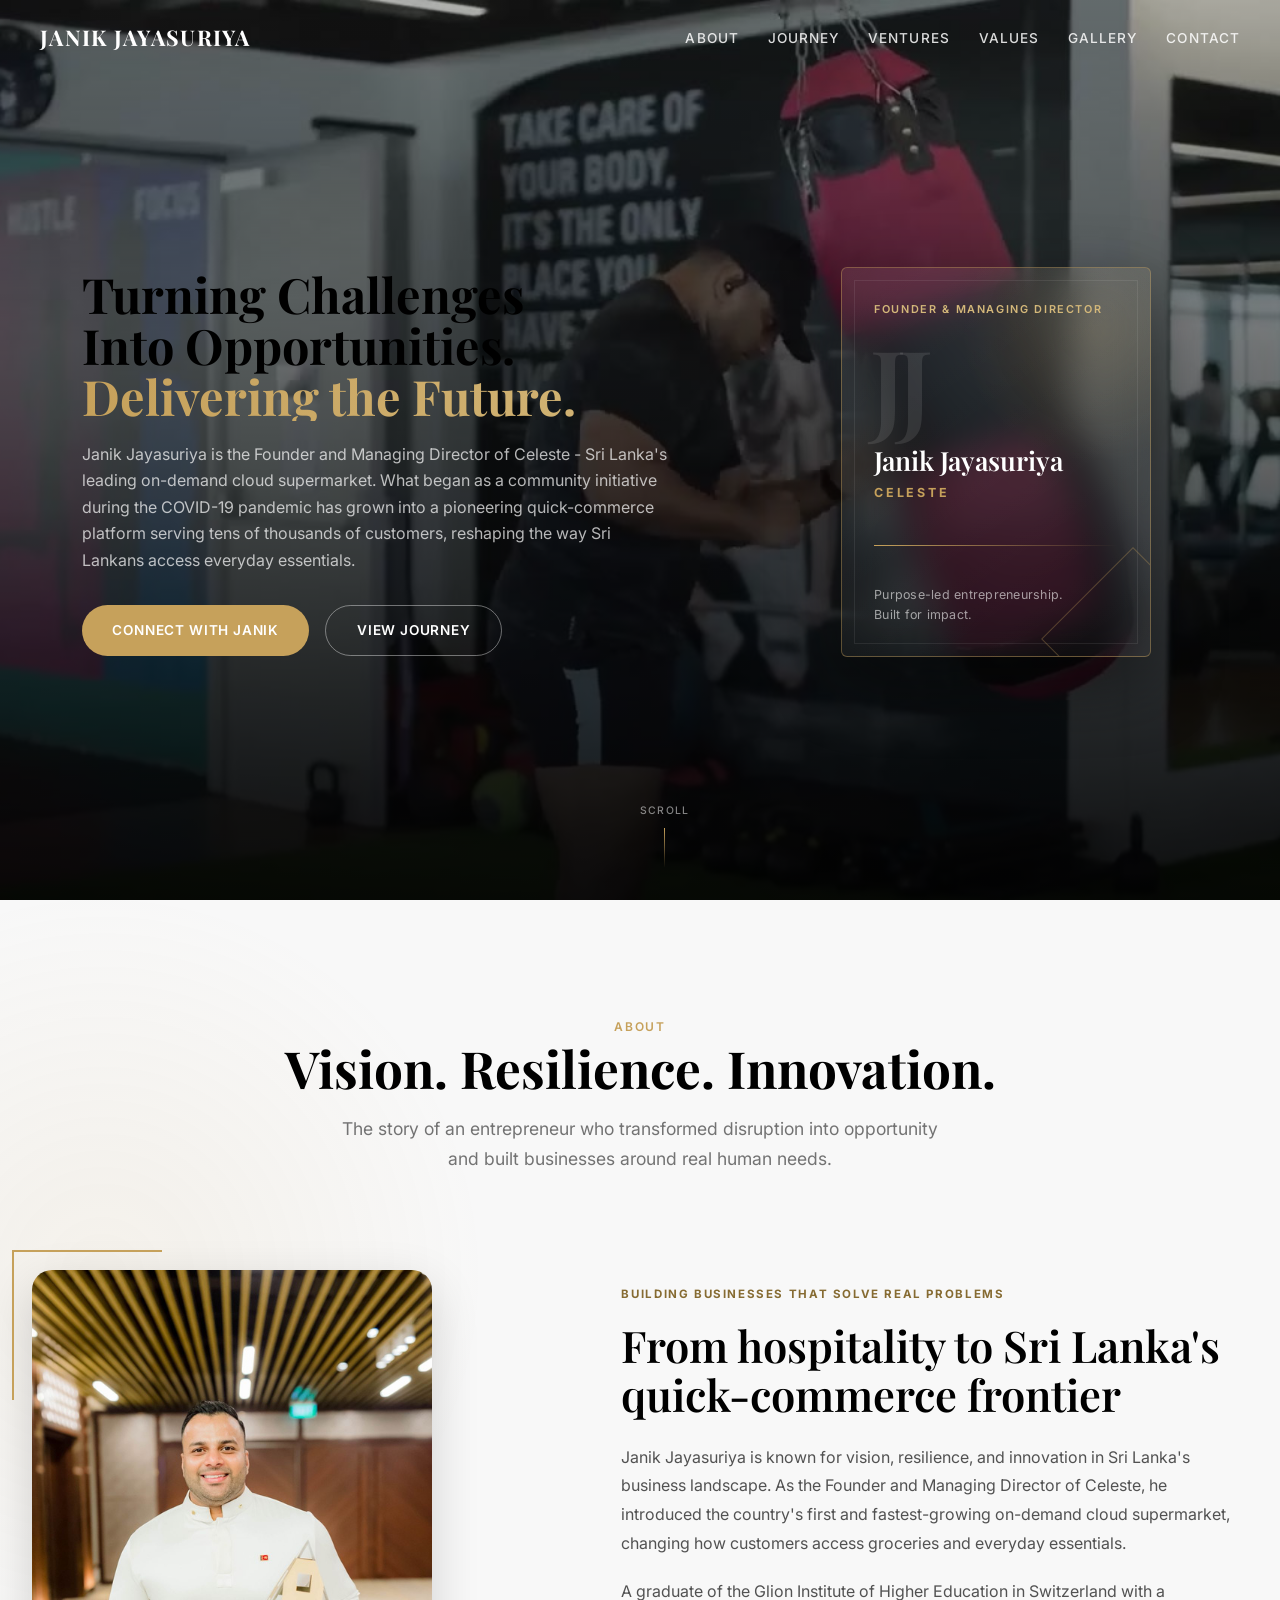
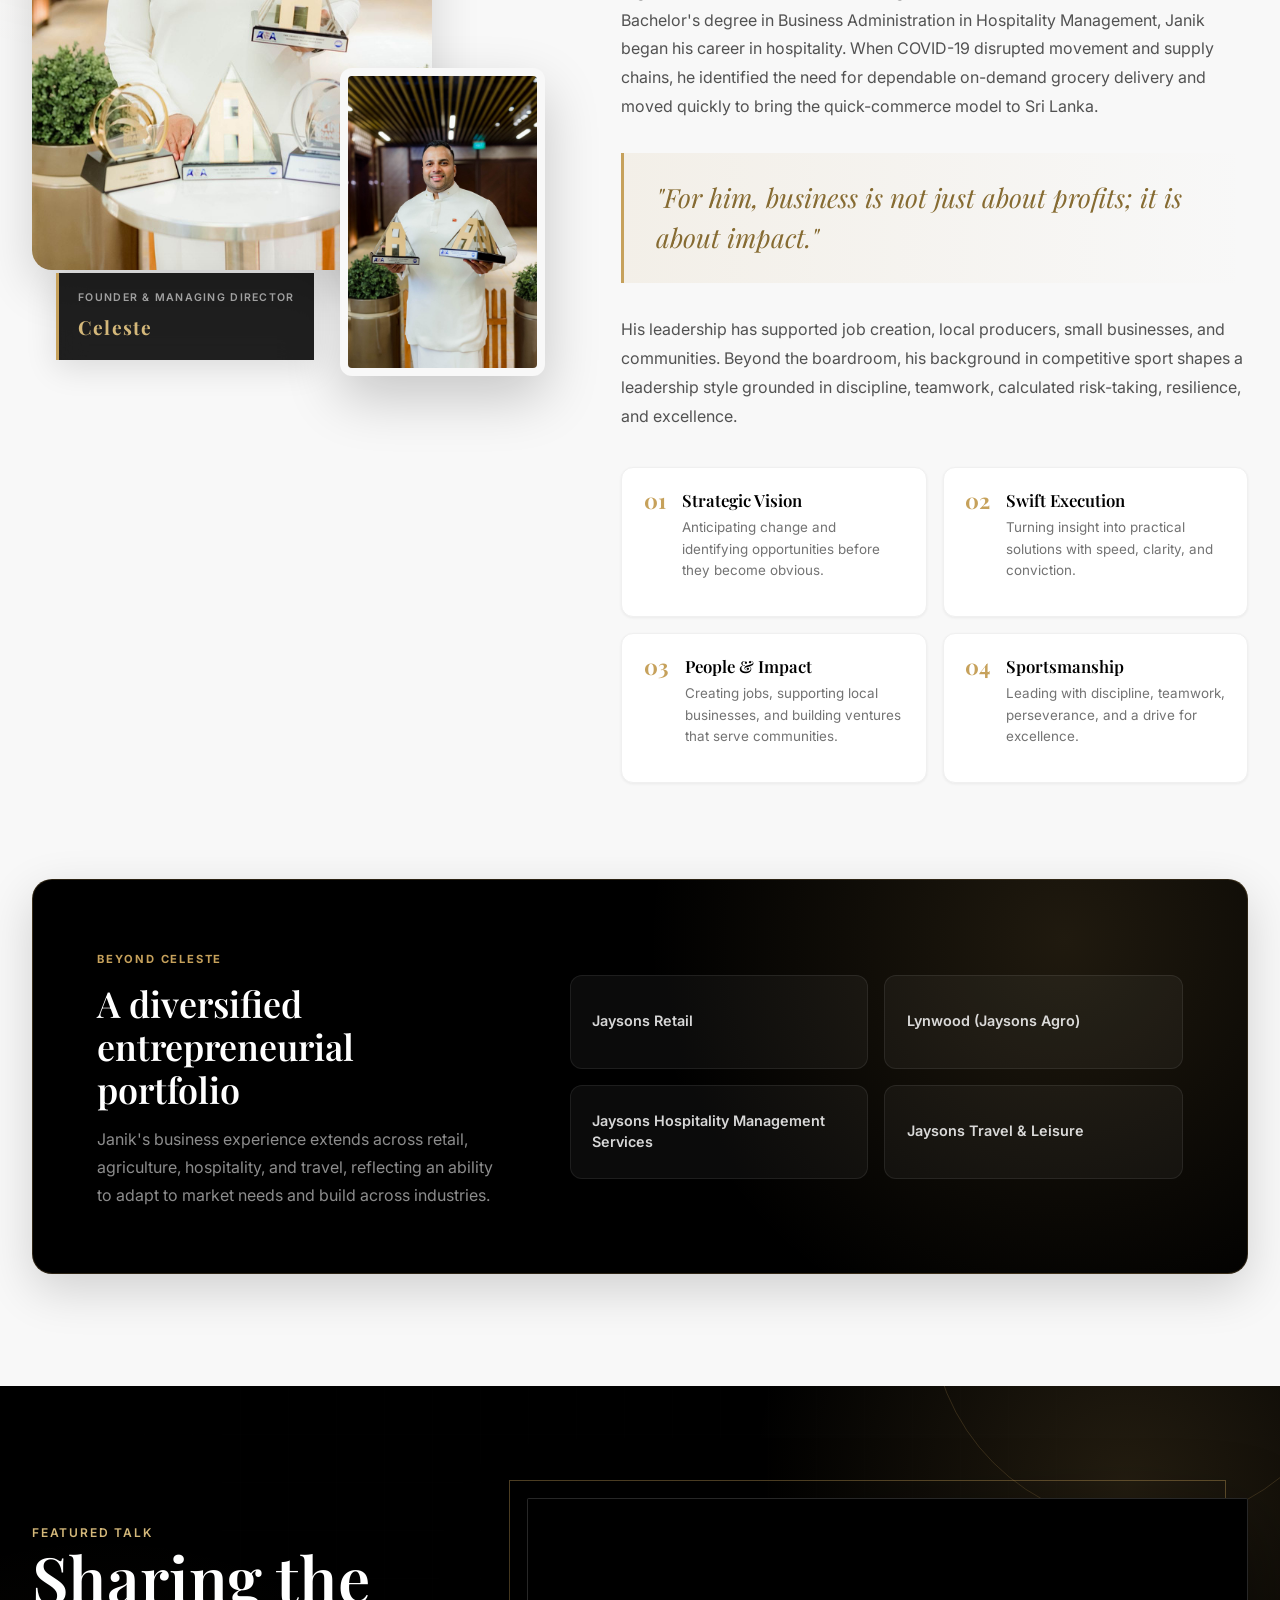
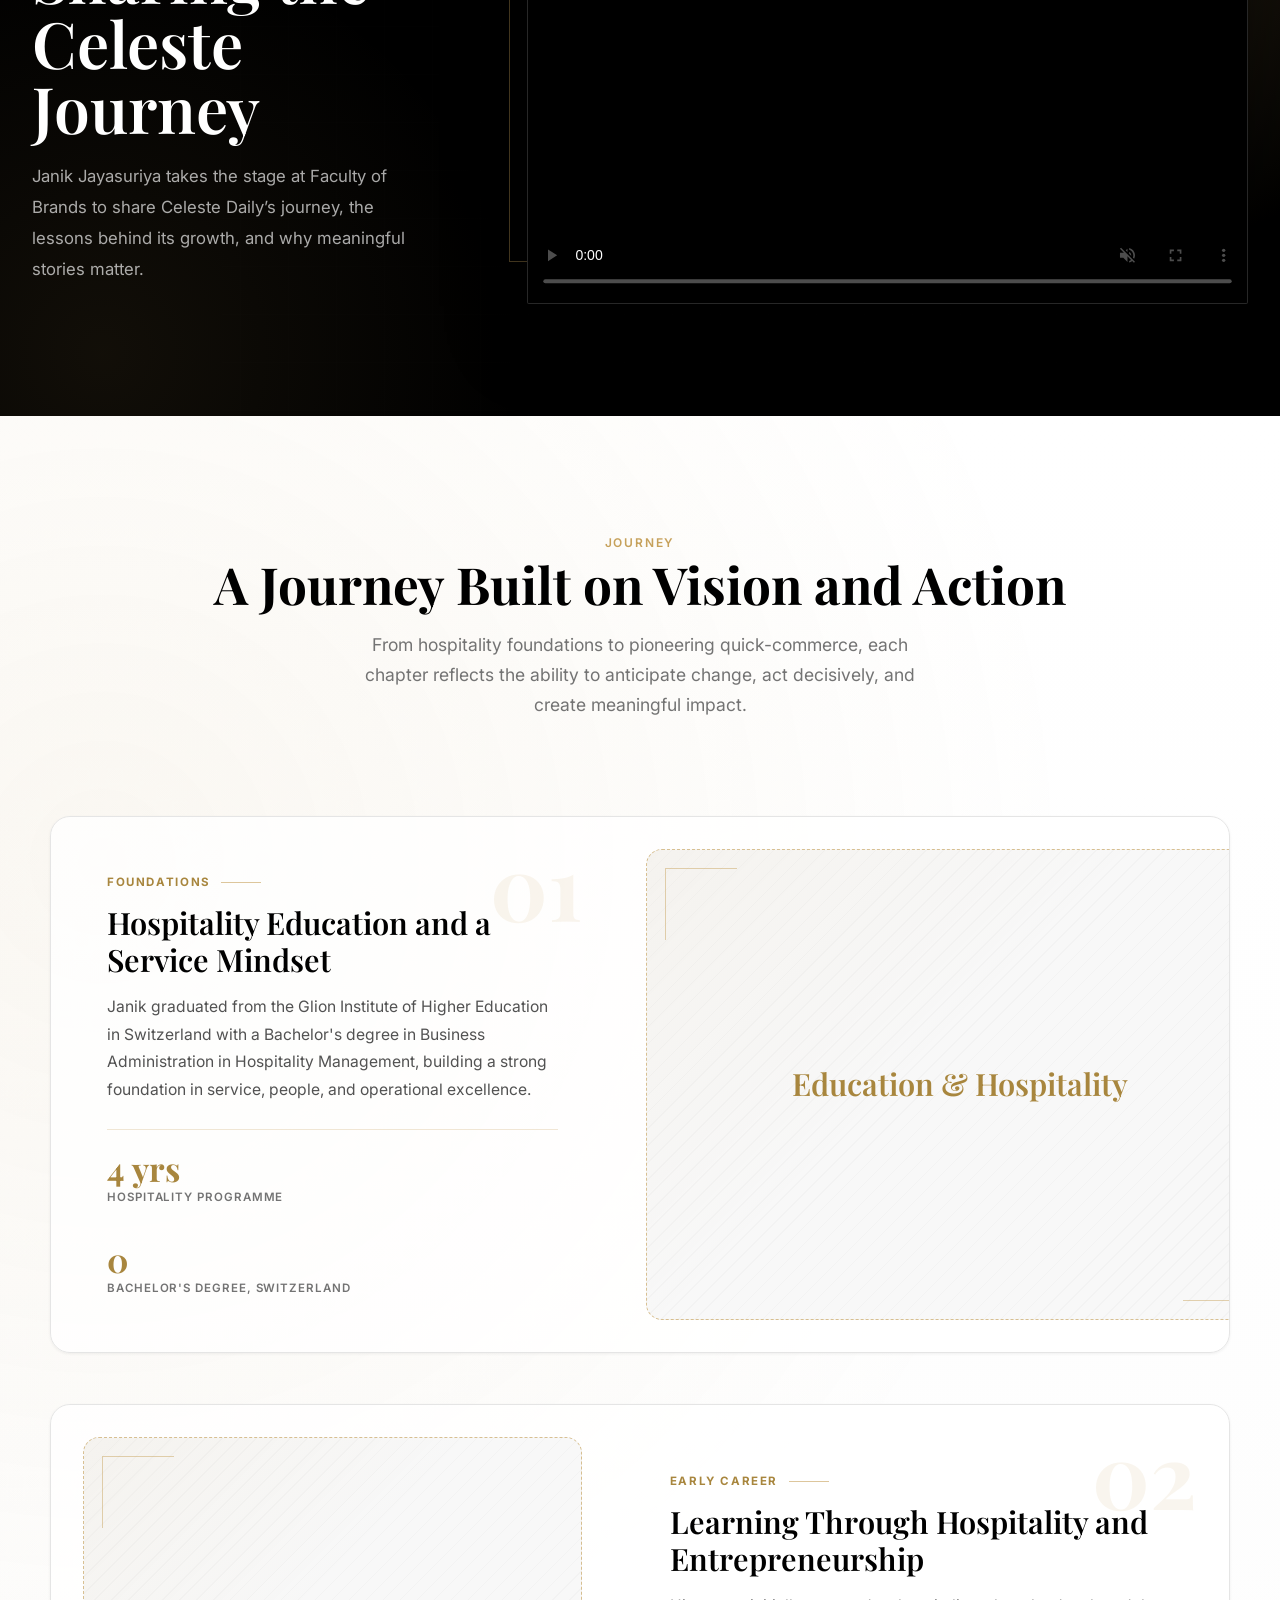
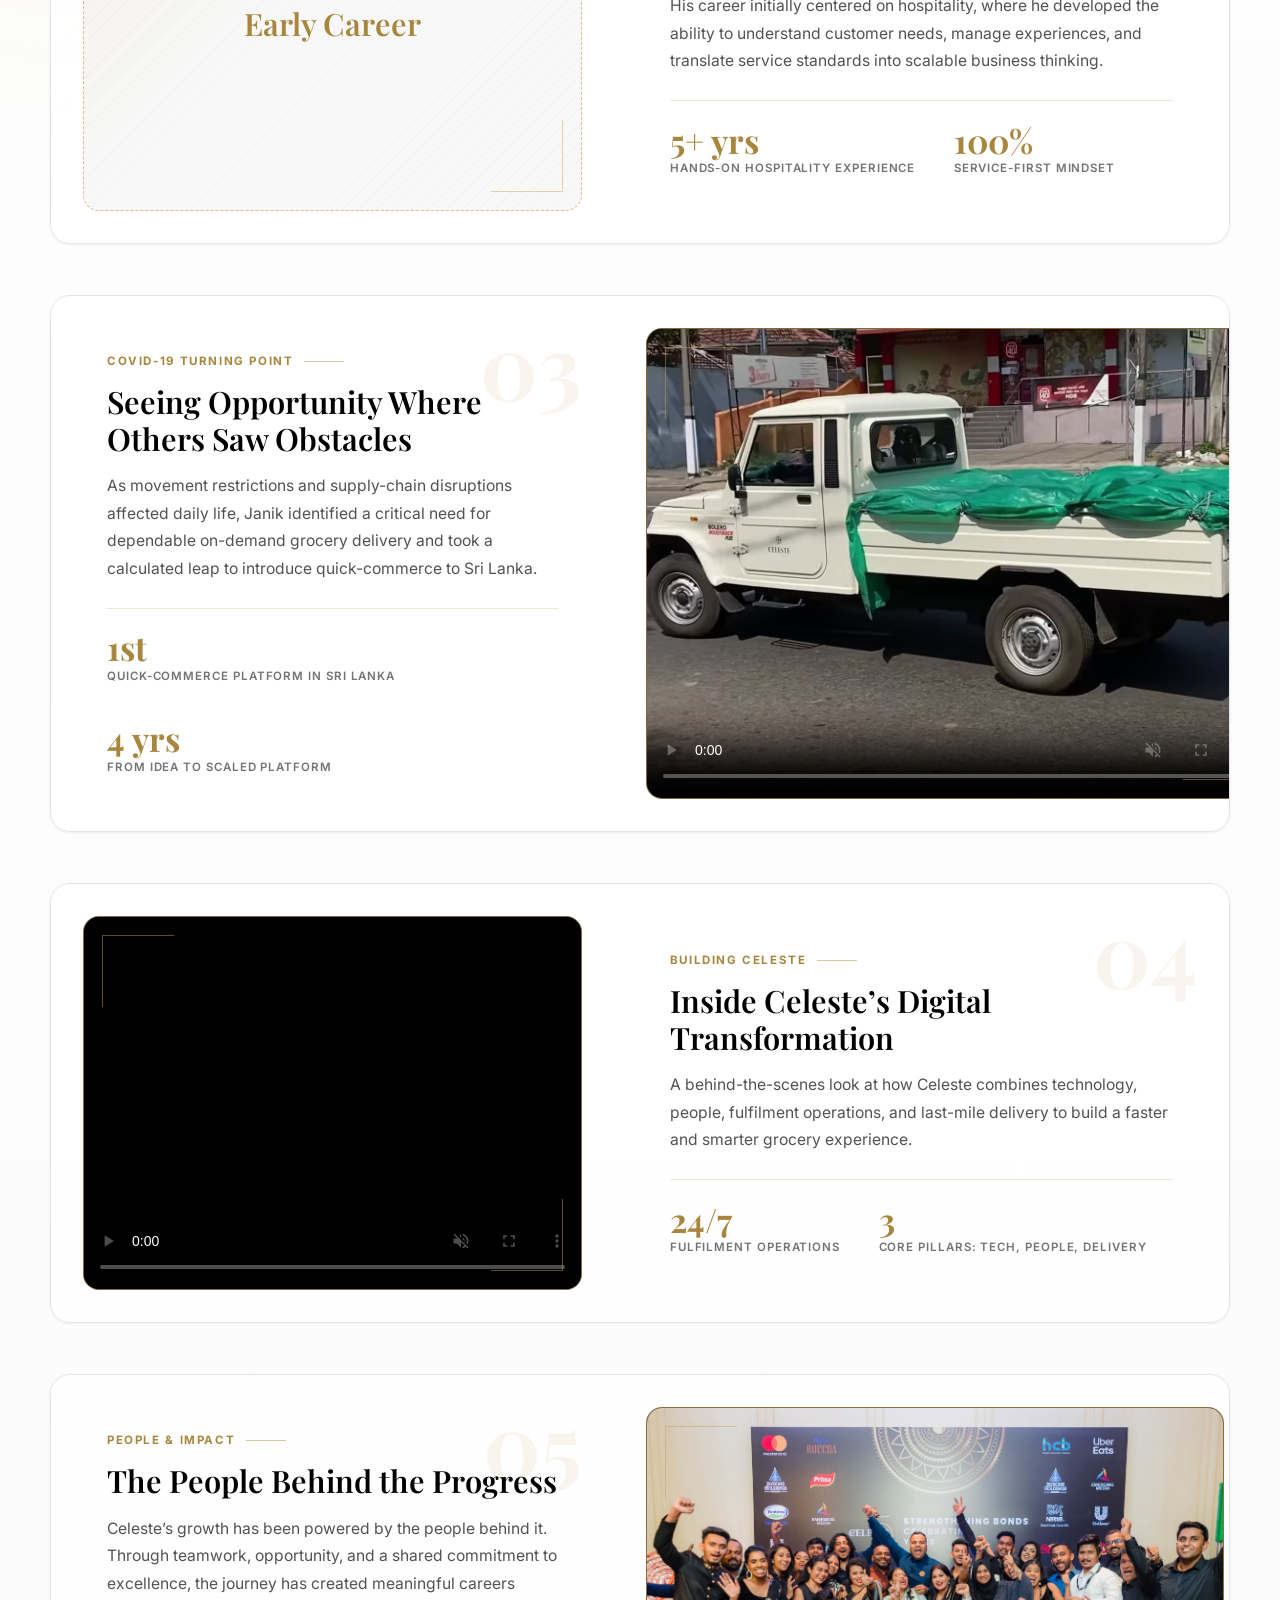
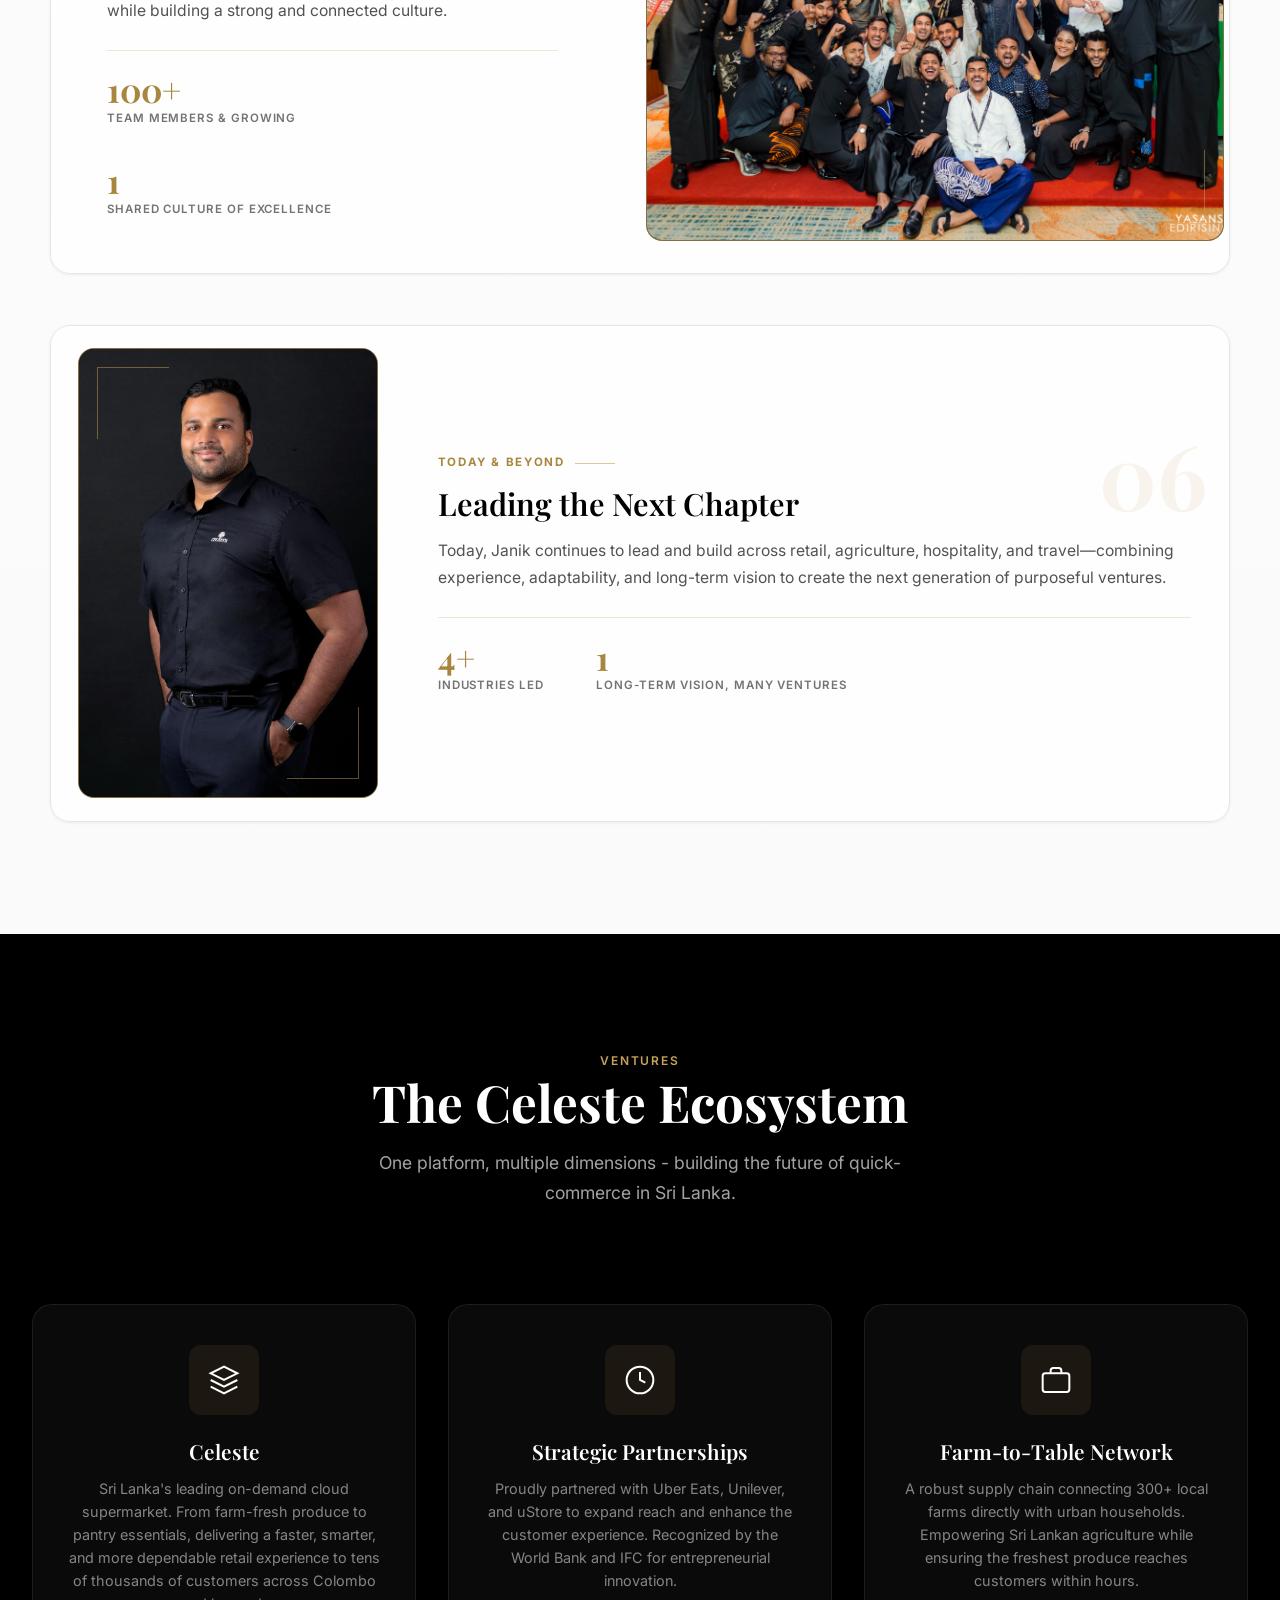
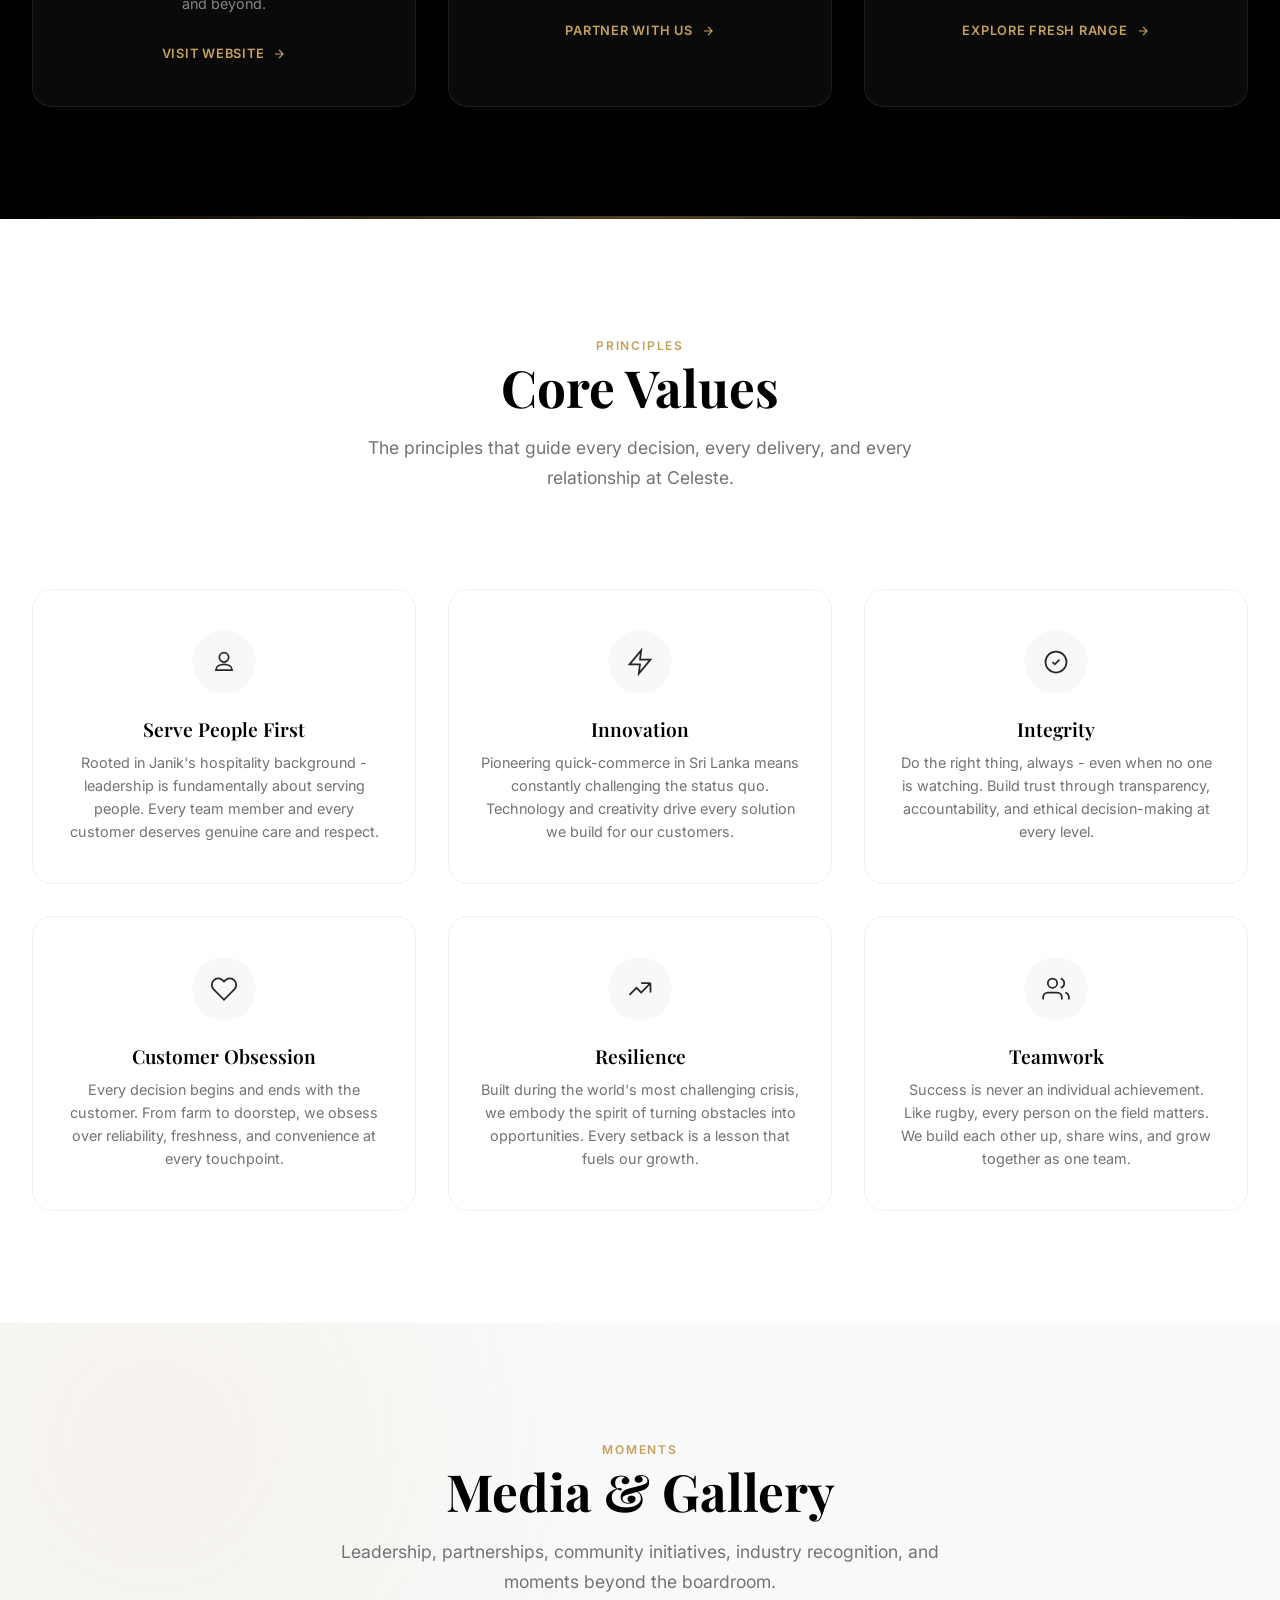
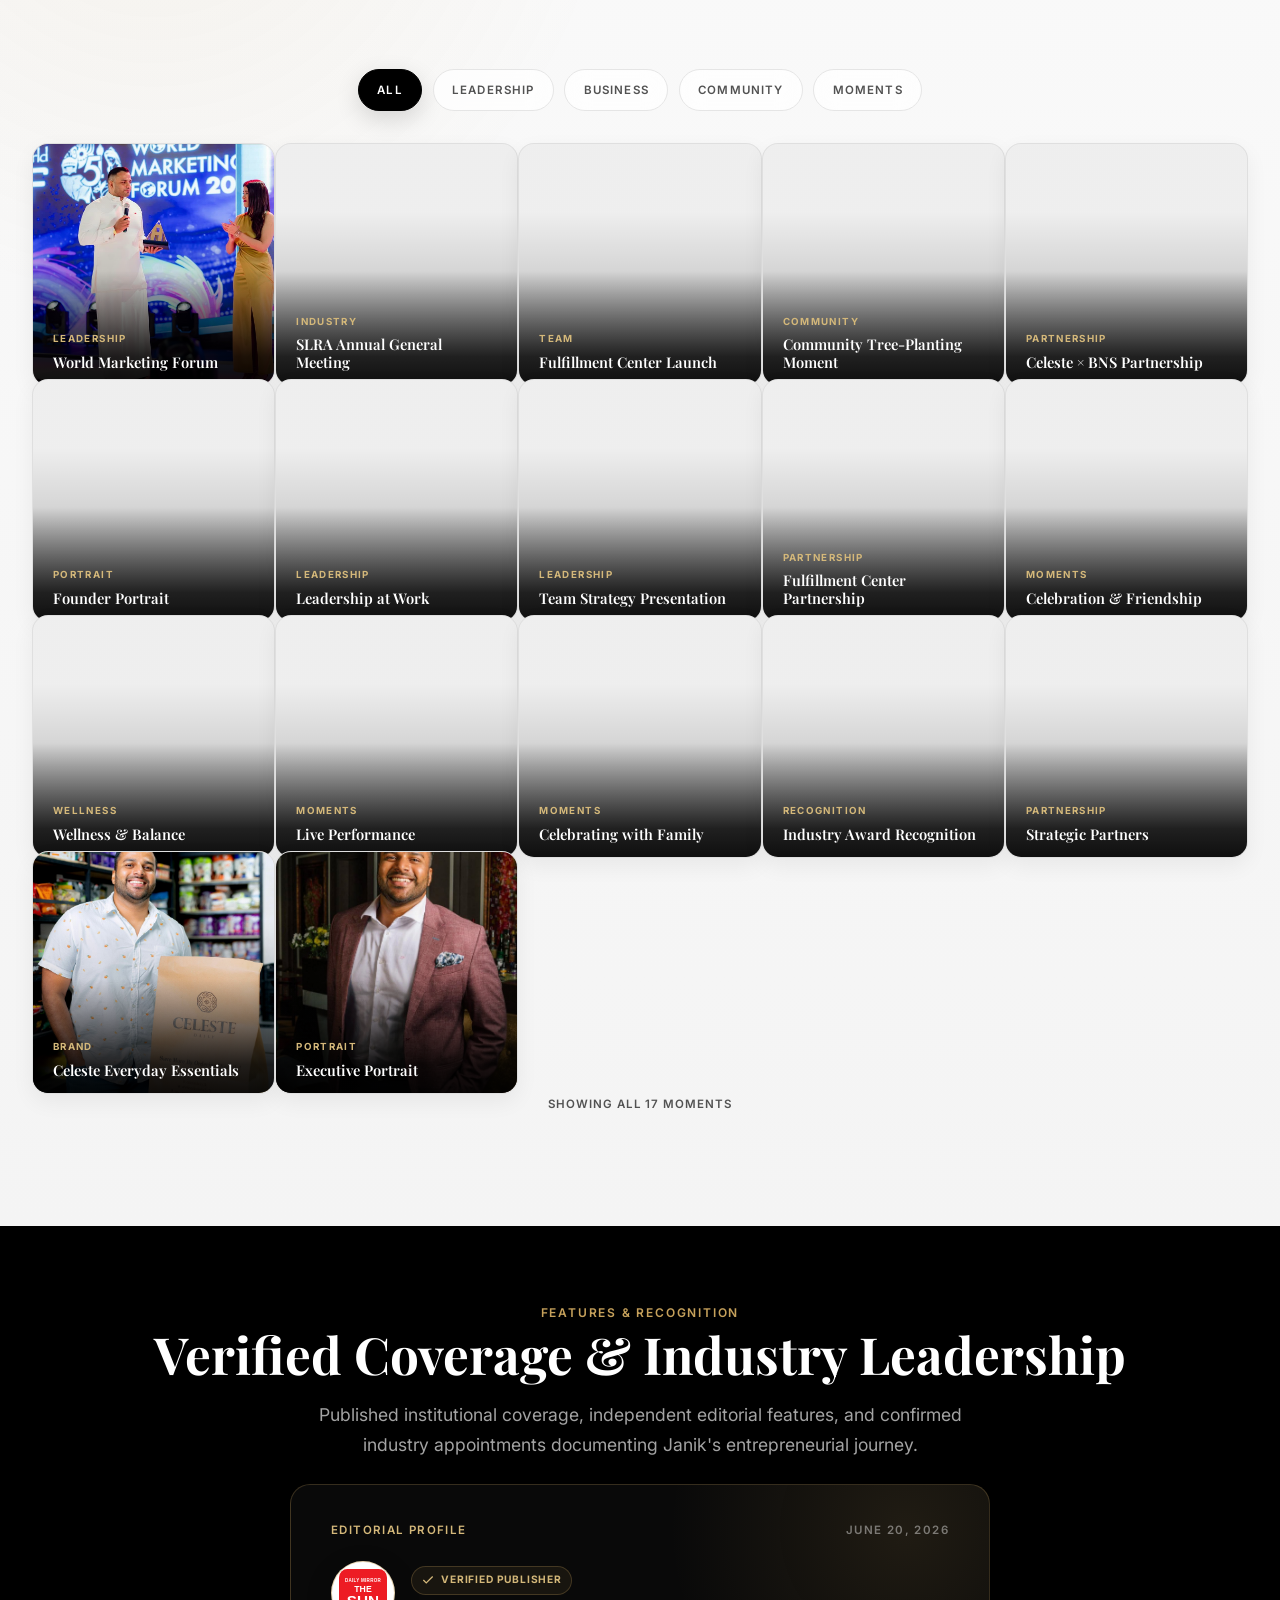
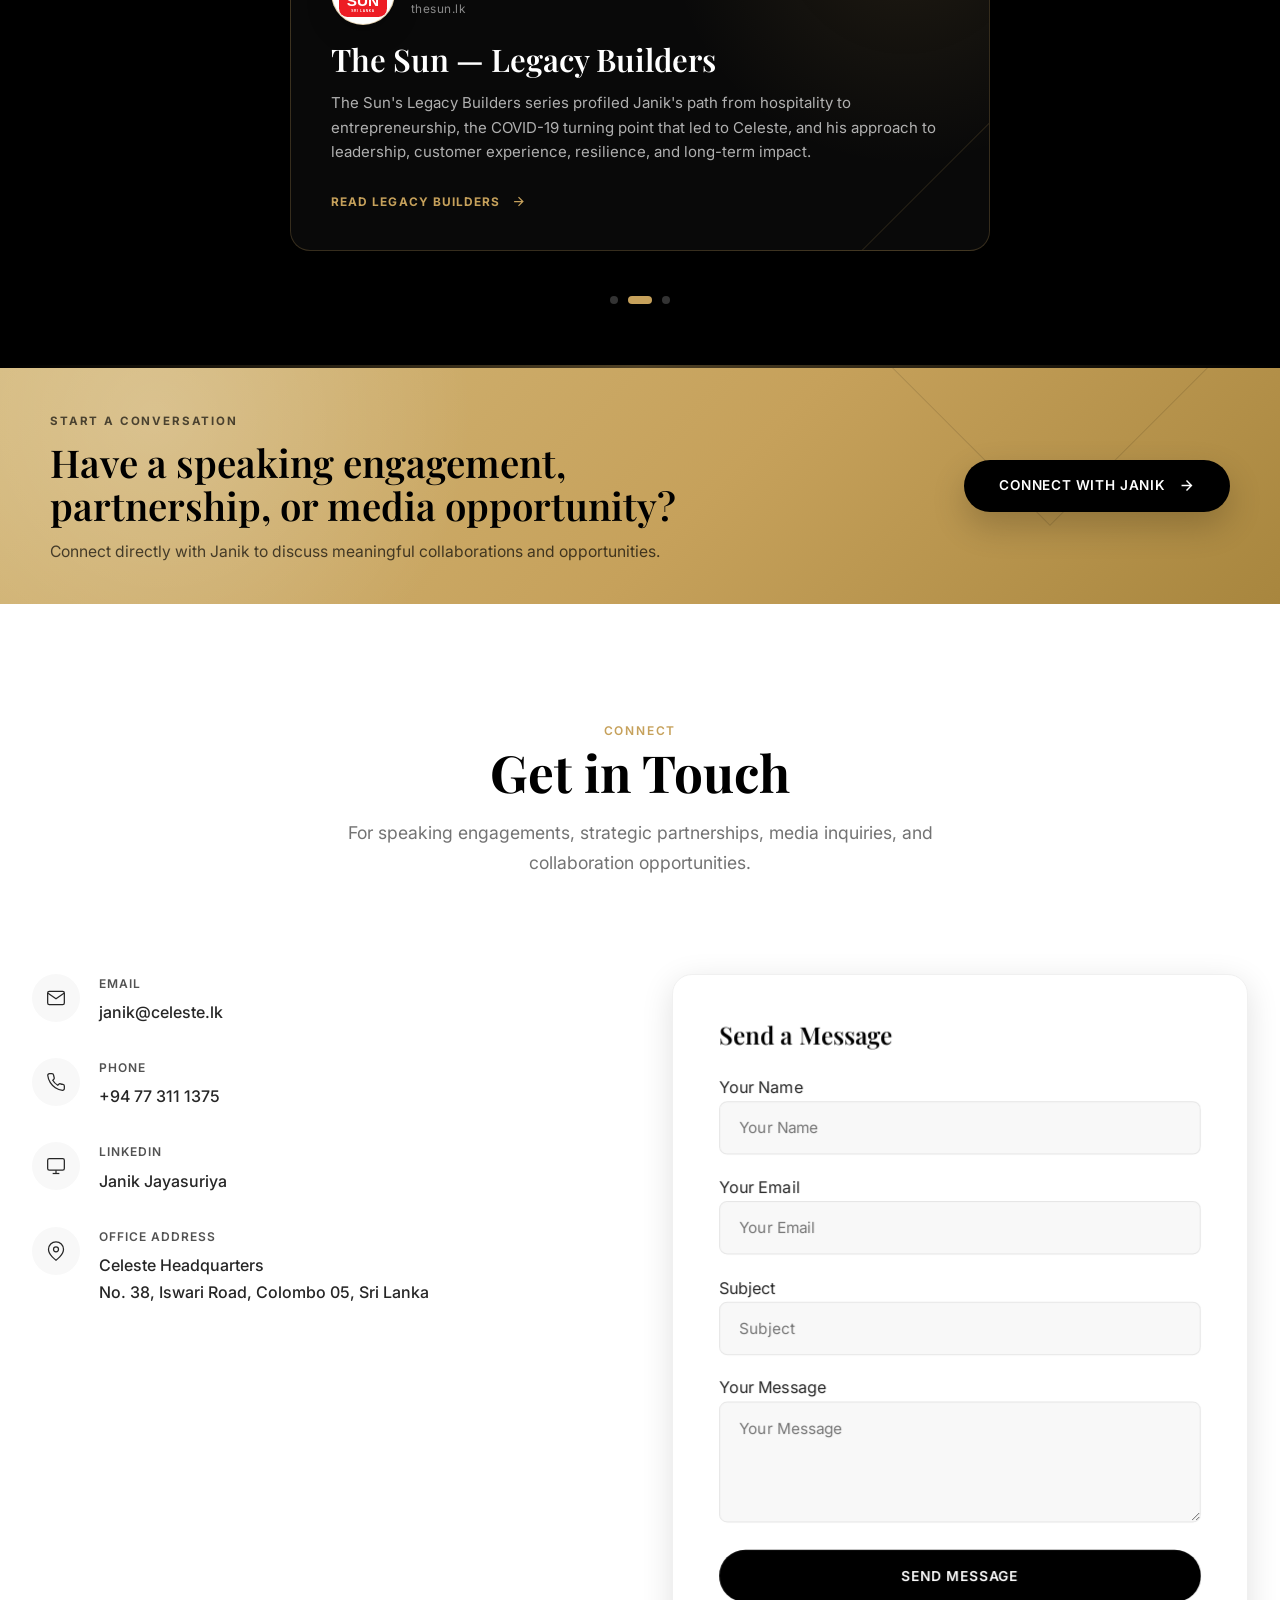
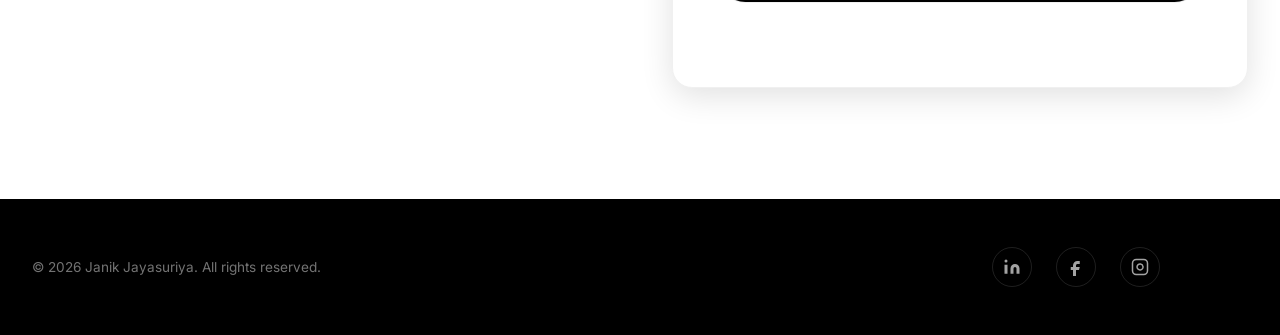
==== index.html @ 79667e7b "Update index.html" ====
<!DOCTYPE html>
<html lang="en">
<head>
  <meta charset="UTF-8">
  <meta name="viewport" content="width=device-width, initial-scale=1.0">
  <meta name="description" content="Janik Jayasuriya - Founder & Managing Director of Celeste. Pioneering quick-commerce in Sri Lanka. Recognized by World Bank & IFC. Award-winning entrepreneur.">
  <meta name="keywords" content="Janik Jayasuriya, Celeste Daily, Quick Commerce Sri Lanka, Founder, Managing Director, Entrepreneur, Online Supermarket Colombo">
  <meta name="author" content="Janik Jayasuriya">

  <link rel="canonical" href="https://www.janikjayasuriya.lk/">
  <meta property="og:title" content="Janik Jayasuriya - Founder & Managing Director, Celeste">
  <meta property="og:description" content="Pioneering quick-commerce in Sri Lanka. Turning challenges into opportunities. Recognized by World Bank & IFC.">
  <meta property="og:type" content="website">
  <meta property="og:url" content="https://www.janikjayasuriya.lk/">
  <meta property="og:image" content="https://www.janikjayasuriya.lk/assets/videos/hero-poster.jpg">
  <meta property="og:site_name" content="Janik Jayasuriya">
  <meta name="twitter:card" content="summary_large_image">
  <meta name="twitter:title" content="Janik Jayasuriya - Founder & Managing Director, Celeste">
  <meta name="twitter:description" content="Pioneering quick-commerce in Sri Lanka. Recognized by World Bank & IFC.">
  <meta name="twitter:image" content="https://www.janikjayasuriya.lk/assets/videos/hero-poster.jpg">

  <meta name="theme-color" content="#000000">
  <meta name="color-scheme" content="light">
  <link rel="preconnect" href="https://fonts.googleapis.com">
  <link rel="preconnect" href="https://fonts.gstatic.com" crossorigin>
  <title>Janik Jayasuriya - Founder &amp; Managing Director, Celeste</title>

  <!-- Google Fonts: loaded directly (not via CSS @import) so the browser can
       start fetching it immediately, using the preconnect hints above. -->
  <link rel="stylesheet" href="https://fonts.googleapis.com/css2?family=Playfair+Display:ital,wght@0,400;0,500;0,600;0,700;0,800;0,900;1,400;1,500;1,600;1,700&family=Inter:wght@300;400;500;600;700&display=swap">

  <!-- Custom Styles -->
  <link rel="stylesheet" href="css/style.css">
  <noscript><style>.loader{display:none!important}body.loading{overflow:auto!important}.reveal,.reveal-left,.reveal-right,.gallery__item{opacity:1!important;transform:none!important}</style></noscript>

  <!-- Structured Data: Person / Organization -->
  <script type="application/ld+json">
  {
    "@context": "https://schema.org",
    "@type": "Person",
    "name": "Janik Jayasuriya",
    "jobTitle": "Founder & Managing Director",
    "url": "https://www.janikjayasuriya.lk/",
    "worksFor": {
      "@type": "Organization",
      "name": "Celeste",
      "url": "https://www.celeste.lk"
    },
    "sameAs": [
      "https://lk.linkedin.com/in/janikjayasuriya",
      "https://web.facebook.com/janik.jayasuriya",
      "https://www.instagram.com/janikjayy"
    ]
  }
  </script>
</head>
<body class="loading">

  <!-- Cinematic Loader -->
  <div class="loader" role="status" aria-label="Loading website">
    <div class="loader__inner">
      <div class="loader__logo">Janik Jayasuriya</div>
      <div class="loader__bar">
        <div class="loader__bar-fill"></div>
      </div>
    </div>
  </div>


  <!-- Floating Particles -->
  <div class="particles" id="particles" aria-hidden="true"></div>

  <!-- Sticky Navigation -->
  <nav class="nav" role="navigation" aria-label="Main navigation">
    <div class="nav__container">
      <a href="#hero" class="nav__logo" aria-label="Celeste Home">JANIK JAYASURIYA</a>
      <button class="nav__toggle" type="button" aria-label="Open navigation" aria-expanded="false" aria-controls="main-navigation">
        <span></span>
        <span></span>
        <span></span>
      </button>
      <ul class="nav__links" id="main-navigation">
        <li><a href="#about">About</a></li>
        <li><a href="#journey">Journey</a></li>
        <li><a href="#companies">Ventures</a></li>
        <li><a href="#values">Values</a></li>
        <li><a href="#gallery">Gallery</a></li>
        <li><a href="#contact">Contact</a></li>
      </ul>
    </div>
  </nav>

  <!-- ═══════════════ HERO ═══════════════ -->
  <section class="hero" id="hero">
    <div class="hero__bg">
      <div class="hero__video-wrap">
        <video class="hero__video" autoplay muted loop playsinline preload="auto" fetchpriority="high" poster="assets/videos/hero-poster.jpg" tabindex="-1" aria-hidden="true">
          <source src="assets/videos/hero-video.mp4" type="video/mp4">
        </video>
      </div>
      <div class="hero__overlay"></div>
    </div>

    <div class="hero__content">
      <div class="hero__text">
        <h1 class="hero__headline">
          Turning Challenges<br>
          Into Opportunities.<br>
          <span>Delivering the Future.</span>
        </h1>
        <p class="hero__intro">
          Janik Jayasuriya is the Founder and Managing Director of Celeste - Sri Lanka's leading on-demand cloud supermarket. What began as a community initiative during the COVID-19 pandemic has grown into a pioneering quick-commerce platform serving tens of thousands of customers, reshaping the way Sri Lankans access everyday essentials.
        </p>
        <div class="hero__cta">
          <a href="https://lk.linkedin.com/in/janikjayasuriya" class="btn-magnetic btn-magnetic--gold" data-cta="connect-with-janik" target="_blank" rel="noopener noreferrer">
            <span class="btn-magnetic__text">Connect With Janik</span>
          </a>
          <a href="#journey" class="btn-magnetic btn-magnetic--outline">
            <span class="btn-magnetic__text">View Journey</span>
          </a>
        </div>
      </div>

      <div class="hero__image">
        <div class="hero__profile-card" aria-label="Janik Jayasuriya - Founder and Managing Director of Celeste">
          <div class="hero__profile-eyebrow">Founder &amp; Managing Director</div>
          <div class="hero__profile-monogram" aria-hidden="true">JJ</div>
          <div class="hero__profile-copy">
            <h2>Janik Jayasuriya</h2>
            <p>CELESTE</p>
          </div>
          <div class="hero__profile-line" aria-hidden="true"></div>
          <div class="hero__profile-note">Purpose-led entrepreneurship.<br>Built for impact.</div>
        </div>
      </div>
    </div>

    <div class="hero__scroll" aria-hidden="true">
      <span>Scroll</span>
      <div class="hero__scroll-line"></div>
    </div>
  </section>


  <!-- ═══════════════ ABOUT ═══════════════ -->
  <section class="section section--light about-profile" id="about">
    <div class="section__container">
      <div class="row">
        <div class="col-12 text-center mb-5">
          <span class="section__label reveal">About</span>
          <h2 class="section__title reveal reveal--delay-1">Vision. Resilience. Innovation.</h2>
          <p class="section__subtitle mx-auto reveal reveal--delay-2">
            The story of an entrepreneur who transformed disruption into opportunity and built businesses around real human needs.
          </p>
        </div>
      </div>

      <div class="about-profile__grid">
        <div class="about-profile__visual reveal-left">
          <div class="about-profile__frame" aria-hidden="true"></div>

          <div class="about-profile__image about-profile__image--primary">
            <img
              src="assets/images/janik-awards-main.jpg"
              alt="Janik Jayasuriya with multiple business and marketing awards"
              loading="lazy"
              decoding="async">
          </div>

          <div class="about-profile__image about-profile__image--secondary">
            <img
              src="assets/images/janik-awards-secondary.jpg"
              alt="Janik Jayasuriya holding two awards"
              loading="lazy"
              decoding="async">
          </div>

          <div class="about-profile__badge">
            <span>Founder &amp; Managing Director</span>
            <strong>Celeste</strong>
          </div>
        </div>

        <div class="about-profile__content reveal-right">
          <span class="about-profile__eyebrow">Building businesses that solve real problems</span>
          <h3>From hospitality to Sri Lanka's quick-commerce frontier</h3>

          <p>
            Janik Jayasuriya is known for vision, resilience, and innovation in Sri Lanka's business landscape. As the Founder and Managing Director of Celeste, he introduced the country's first and fastest-growing on-demand cloud supermarket, changing how customers access groceries and everyday essentials.
          </p>

          <p>
            A graduate of the Glion Institute of Higher Education in Switzerland with a Bachelor's degree in Business Administration in Hospitality Management, Janik began his career in hospitality. When COVID-19 disrupted movement and supply chains, he identified the need for dependable on-demand grocery delivery and moved quickly to bring the quick-commerce model to Sri Lanka.
          </p>

          <blockquote class="about-profile__quote">
            "For him, business is not just about profits; it is about impact."
          </blockquote>

          <p>
            His leadership has supported job creation, local producers, small businesses, and communities. Beyond the boardroom, his background in competitive sport shapes a leadership style grounded in discipline, teamwork, calculated risk-taking, resilience, and excellence.
          </p>

          <div class="about-profile__highlights">
            <div class="about-profile__highlight">
              <span>01</span>
              <div>
                <h4>Strategic Vision</h4>
                <p>Anticipating change and identifying opportunities before they become obvious.</p>
              </div>
            </div>

            <div class="about-profile__highlight">
              <span>02</span>
              <div>
                <h4>Swift Execution</h4>
                <p>Turning insight into practical solutions with speed, clarity, and conviction.</p>
              </div>
            </div>

            <div class="about-profile__highlight">
              <span>03</span>
              <div>
                <h4>People &amp; Impact</h4>
                <p>Creating jobs, supporting local businesses, and building ventures that serve communities.</p>
              </div>
            </div>

            <div class="about-profile__highlight">
              <span>04</span>
              <div>
                <h4>Sportsmanship</h4>
                <p>Leading with discipline, teamwork, perseverance, and a drive for excellence.</p>
              </div>
            </div>
          </div>
        </div>
      </div>

      <div class="about-profile__ventures reveal">
        <div class="about-profile__ventures-heading">
          <span>Beyond Celeste</span>
          <h3>A diversified entrepreneurial portfolio</h3>
          <p>
            Janik's business experience extends across retail, agriculture, hospitality, and travel, reflecting an ability to adapt to market needs and build across industries.
          </p>
        </div>

        <div class="about-profile__venture-list" aria-label="Business portfolio">
          <div class="about-profile__venture">Jaysons Retail</div>
          <div class="about-profile__venture">Lynwood (Jaysons Agro)</div>
          <div class="about-profile__venture">Jaysons Hospitality Management Services</div>
          <div class="about-profile__venture">Jaysons Travel &amp; Leisure</div>
        </div>
      </div>
    </div>
  </section>


  <!-- ═══════════════ FEATURED VIDEO ═══════════════ -->
  <section class="section featured-video-section" id="featured-video">
    <div class="section__container">
      <div class="featured-video__layout">
        <div class="featured-video__copy reveal-left">
          <span class="section__label">Featured Talk</span>
          <h2 class="featured-video__title">Sharing the<br>Celeste Journey</h2>
          <p class="featured-video__description">
            Janik Jayasuriya takes the stage at Faculty of Brands to share Celeste Daily’s journey, the lessons behind its growth, and why meaningful stories matter.
          </p>
        </div>

        <div class="featured-video__visual reveal-right">
          <div class="featured-video__frame">
            <video
              class="featured-video__media"
              id="featured-video-player"
              data-scroll-video
              muted
              controls
              playsinline
              preload="metadata"
              poster="assets/videos/janik-feature-poster.jpg"
              aria-label="Featured talk by Janik Jayasuriya about the Celeste Daily journey">
              <source src="assets/videos/janik-feature-video.mp4" type="video/mp4">
              Your browser does not support HTML5 video.
            </video>
          </div>
        </div>
      </div>
    </div>
  </section>

  <!-- ═══════════════ LEADERSHIP JOURNEY ═══════════════ -->
  <section class="section journey-story" id="journey">
    <div class="section__container">
      <div class="row">
        <div class="col-12 text-center mb-5">
          <span class="section__label reveal">Journey</span>
          <h2 class="section__title reveal reveal--delay-1">A Journey Built on Vision and Action</h2>
          <p class="section__subtitle mx-auto reveal reveal--delay-2">
            From hospitality foundations to pioneering quick-commerce, each chapter reflects the ability to anticipate change, act decisively, and create meaningful impact.
          </p>
        </div>
      </div>

      <!-- STEP 1 UPGRADE: animated stat callouts added to each stage.
           The numbers/labels below are illustrative placeholders — replace
           data-target, data-suffix and the label text with your real figures. -->
      <div class="journey-gallery" aria-label="Leadership journey milestones">
        <article class="journey-gallery__item reveal">
          <div class="journey-gallery__content">
            <div class="journey-gallery__number" aria-hidden="true">01</div>
            <span class="journey-gallery__phase">Foundations</span>
            <h3>Hospitality Education and a Service Mindset</h3>
            <p>
              Janik graduated from the Glion Institute of Higher Education in Switzerland with a Bachelor's degree in Business Administration in Hospitality Management, building a strong foundation in service, people, and operational excellence.
            </p>
            <div class="journey-gallery__stats">
              <div class="journey-gallery__stat">
                <span class="journey-gallery__stat-number" data-target="4" data-suffix=" yrs">0</span>
                <span class="journey-gallery__stat-label">Hospitality Programme</span>
              </div>
              <div class="journey-gallery__stat">
                <span class="journey-gallery__stat-number" data-target="1" data-suffix="">0</span>
                <span class="journey-gallery__stat-label">Bachelor's Degree, Switzerland</span>
              </div>
            </div>
          </div>
          <div class="journey-gallery__placeholder" role="img" aria-label="Education and Hospitality image placeholder">
            <span>Education &amp; Hospitality</span>
          </div>
        </article>

        <article class="journey-gallery__item reveal reveal--delay-1">
          <div class="journey-gallery__content">
            <div class="journey-gallery__number" aria-hidden="true">02</div>
            <span class="journey-gallery__phase">Early Career</span>
            <h3>Learning Through Hospitality and Entrepreneurship</h3>
            <p>
              His career initially centered on hospitality, where he developed the ability to understand customer needs, manage experiences, and translate service standards into scalable business thinking.
            </p>
            <div class="journey-gallery__stats">
              <div class="journey-gallery__stat">
                <span class="journey-gallery__stat-number" data-target="5" data-suffix="+ yrs">0</span>
                <span class="journey-gallery__stat-label">Hands-On Hospitality Experience</span>
              </div>
              <div class="journey-gallery__stat">
                <span class="journey-gallery__stat-number" data-target="100" data-suffix="%">0</span>
                <span class="journey-gallery__stat-label">Service-First Mindset</span>
              </div>
            </div>
          </div>
          <div class="journey-gallery__placeholder" role="img" aria-label="Early Career image placeholder">
            <span>Early Career</span>
          </div>
        </article>

        <article class="journey-gallery__item reveal reveal--delay-2">
          <div class="journey-gallery__content">
            <div class="journey-gallery__number" aria-hidden="true">03</div>
            <span class="journey-gallery__phase">COVID-19 Turning Point</span>
            <h3>Seeing Opportunity Where Others Saw Obstacles</h3>
            <p>
              As movement restrictions and supply-chain disruptions affected daily life, Janik identified a critical need for dependable on-demand grocery delivery and took a calculated leap to introduce quick-commerce to Sri Lanka.
            </p>
            <div class="journey-gallery__stats">
              <div class="journey-gallery__stat">
                <span class="journey-gallery__stat-number" data-target="1" data-suffix="st">0</span>
                <span class="journey-gallery__stat-label">Quick-Commerce Platform in Sri Lanka</span>
              </div>
              <div class="journey-gallery__stat">
                <span class="journey-gallery__stat-number" data-target="4" data-suffix=" yrs">0</span>
                <span class="journey-gallery__stat-label">From Idea to Scaled Platform</span>
              </div>
            </div>
          </div>
          <div class="journey-gallery__placeholder journey-gallery__placeholder--video">
            <video
              class="journey-gallery__video"
              data-scroll-video
              muted
              controls
              playsinline
              preload="metadata"
              poster="assets/images/covid-journey-poster.jpg"
              aria-label="Celeste's four-year journey from a COVID-19 startup to an on-demand cloud grocery platform">
              <source src="assets/videos/celeste-covid-journey.mp4" type="video/mp4">
              Your browser does not support HTML5 video.
            </video>
          </div>
        </article>

        <article class="journey-gallery__item reveal reveal--delay-3">
          <div class="journey-gallery__content">
            <div class="journey-gallery__number" aria-hidden="true">04</div>
            <span class="journey-gallery__phase">Building Celeste</span>
            <h3>Inside Celeste’s Digital Transformation</h3>
            <p>
              A behind-the-scenes look at how Celeste combines technology, people, fulfilment operations, and last-mile delivery to build a faster and smarter grocery experience.
            </p>
            <div class="journey-gallery__stats">
              <div class="journey-gallery__stat">
                <span class="journey-gallery__stat-number" data-target="24" data-suffix="/7">0</span>
                <span class="journey-gallery__stat-label">Fulfilment Operations</span>
              </div>
              <div class="journey-gallery__stat">
                <span class="journey-gallery__stat-number" data-target="3" data-suffix="">0</span>
                <span class="journey-gallery__stat-label">Core Pillars: Tech, People, Delivery</span>
              </div>
            </div>
          </div>
          <div class="journey-gallery__placeholder journey-gallery__placeholder--video">
            <video
              class="journey-gallery__video"
              data-scroll-video
              muted
              controls
              playsinline
              preload="metadata"
              poster="assets/images/digital-transformation-poster.jpg"
              aria-label="Inside Celeste's digital transformation journey">
              <source src="assets/videos/celeste-digital-transformation.mp4" type="video/mp4">
              Your browser does not support HTML5 video.
            </video>
          </div>
        </article>

        <article class="journey-gallery__item reveal reveal--delay-4">
          <div class="journey-gallery__content">
            <div class="journey-gallery__number" aria-hidden="true">05</div>
            <span class="journey-gallery__phase">People &amp; Impact</span>
            <h3>The People Behind the Progress</h3>
            <p>
              Celeste’s growth has been powered by the people behind it. Through teamwork, opportunity, and a shared commitment to excellence, the journey has created meaningful careers while building a strong and connected culture.
            </p>
            <div class="journey-gallery__stats">
              <div class="journey-gallery__stat">
                <span class="journey-gallery__stat-number" data-target="100" data-suffix="+">0</span>
                <span class="journey-gallery__stat-label">Team Members &amp; Growing</span>
              </div>
              <div class="journey-gallery__stat">
                <span class="journey-gallery__stat-number" data-target="1" data-suffix="">0</span>
                <span class="journey-gallery__stat-label">Shared Culture of Excellence</span>
              </div>
            </div>
          </div>
          <div class="journey-gallery__placeholder journey-gallery__placeholder--image">
            <img
              class="journey-gallery__image"
              src="assets/images/people-behind-the-progress.jpg"
              alt="Celeste team celebrating together at a company event"
              loading="lazy"
              decoding="async">
          </div>
        </article>

        <article class="journey-gallery__item reveal reveal--delay-5 journey-gallery__item--portrait">
          <div class="journey-gallery__content">
            <div class="journey-gallery__number" aria-hidden="true">06</div>
            <span class="journey-gallery__phase">Today &amp; Beyond</span>
            <h3>Leading the Next Chapter</h3>
            <p>
              Today, Janik continues to lead and build across retail, agriculture, hospitality, and travel—combining experience, adaptability, and long-term vision to create the next generation of purposeful ventures.
            </p>
            <div class="journey-gallery__stats">
              <div class="journey-gallery__stat">
                <span class="journey-gallery__stat-number" data-target="4" data-suffix="+">0</span>
                <span class="journey-gallery__stat-label">Industries Led</span>
              </div>
              <div class="journey-gallery__stat">
                <span class="journey-gallery__stat-number" data-target="1" data-suffix="">0</span>
                <span class="journey-gallery__stat-label">Long-Term Vision, Many Ventures</span>
              </div>
            </div>
          </div>
          <div class="journey-gallery__placeholder journey-gallery__placeholder--image journey-gallery__placeholder--portrait">
            <img
              class="journey-gallery__image journey-gallery__image--portrait"
              src="assets/images/today-and-beyond.jpg"
              alt="Janik Jayasuriya in an executive portrait representing leadership and future business growth"
              loading="lazy"
              decoding="async">
          </div>
        </article>
      </div>
    </div>
  </section>

  <!-- ═══════════════ COMPANIES ═══════════════ -->
  <section class="section section--dark" id="companies">
    <div class="section__container">
      <div class="row">
        <div class="col-12 text-center mb-5">
          <span class="section__label reveal">Ventures</span>
          <h2 class="section__title reveal reveal--delay-1">The Celeste Ecosystem</h2>
          <p class="section__subtitle mx-auto reveal reveal--delay-2">
            One platform, multiple dimensions - building the future of quick-commerce in Sri Lanka.
          </p>
        </div>
      </div>

      <div class="companies__grid">
        <!-- Celeste Daily -->
        <div class="company-card reveal reveal--delay-1">
          <div class="company-card__icon">
            <svg width="32" height="32" viewBox="0 0 24 24" fill="none" stroke="currentColor" stroke-width="1.5"><path d="M12 2L2 7l10 5 10-5-10-5z"/><path d="M2 17l10 5 10-5"/><path d="M2 12l10 5 10-5"/></svg>
          </div>
          <h3 class="company-card__name">Celeste</h3>
          <p class="company-card__desc">
            Sri Lanka's leading on-demand cloud supermarket. From farm-fresh produce to pantry essentials, delivering a faster, smarter, and more dependable retail experience to tens of thousands of customers across Colombo and beyond.
          </p>
          <a href="https://www.celeste.lk/" class="company-card__link" target="_blank" rel="noopener noreferrer">
            Visit Website
            <svg width="14" height="14" viewBox="0 0 24 24" fill="none" stroke="currentColor" stroke-width="2"><path d="M5 12h14M12 5l7 7-7 7"/></svg>
          </a>
        </div>

        <!-- Strategic Partnerships -->
        <div class="company-card reveal reveal--delay-2">
          <div class="company-card__icon">
            <svg width="32" height="32" viewBox="0 0 24 24" fill="none" stroke="currentColor" stroke-width="1.5"><circle cx="12" cy="12" r="10"/><path d="M12 6v6l4 2"/></svg>
          </div>
          <h3 class="company-card__name">Strategic Partnerships</h3>
          <p class="company-card__desc">
            Proudly partnered with Uber Eats, Unilever, and uStore to expand reach and enhance the customer experience. Recognized by the World Bank and IFC for entrepreneurial innovation.
          </p>
          <a href="https://www.celeste.lk/contact" class="company-card__link" target="_blank" rel="noopener noreferrer">
            Partner With Us
            <svg width="14" height="14" viewBox="0 0 24 24" fill="none" stroke="currentColor" stroke-width="2"><path d="M5 12h14M12 5l7 7-7 7"/></svg>
          </a>
        </div>

        <!-- Farm-to-Table Network -->
        <div class="company-card reveal reveal--delay-3">
          <div class="company-card__icon">
            <svg width="32" height="32" viewBox="0 0 24 24" fill="none" stroke="currentColor" stroke-width="1.5"><rect x="2" y="7" width="20" height="14" rx="2"/><path d="M16 7V5a2 2 0 0 0-2-2h-4a2 2 0 0 0-2 2v2"/></svg>
          </div>
          <h3 class="company-card__name">Farm-to-Table Network</h3>
          <p class="company-card__desc">
            A robust supply chain connecting 300+ local farms directly with urban households. Empowering Sri Lankan agriculture while ensuring the freshest produce reaches customers within hours.
          </p>
          <a href="https://www.celeste.lk/range" class="company-card__link" target="_blank" rel="noopener noreferrer">
            Explore Fresh Range
            <svg width="14" height="14" viewBox="0 0 24 24" fill="none" stroke="currentColor" stroke-width="2"><path d="M5 12h14M12 5l7 7-7 7"/></svg>
          </a>
        </div>
      </div>
    </div>
  </section>

  <!-- ═══════════════ VALUES ═══════════════ -->
  <section class="section" id="values">
    <div class="section__container">
      <div class="row">
        <div class="col-12 text-center mb-5">
          <span class="section__label reveal">Principles</span>
          <h2 class="section__title reveal reveal--delay-1">Core Values</h2>
          <p class="section__subtitle mx-auto reveal reveal--delay-2">
            The principles that guide every decision, every delivery, and every relationship at Celeste.
          </p>
        </div>
      </div>

      <div class="values__grid">
        <div class="value-card reveal reveal--delay-1">
          <div class="value-card__icon">
            <svg width="28" height="28" viewBox="0 0 24 24" fill="none" stroke="currentColor" stroke-width="1.5"><circle cx="12" cy="8" r="4"/><path d="M12 14c-4 0-7 2-7 5h14c0-3-3-5-7-5z"/></svg>
          </div>
          <h3 class="value-card__title">Serve People First</h3>
          <p class="value-card__desc">
            Rooted in Janik's hospitality background - leadership is fundamentally about serving people. Every team member and every customer deserves genuine care and respect.
          </p>
        </div>

        <div class="value-card reveal reveal--delay-2">
          <div class="value-card__icon">
            <svg width="28" height="28" viewBox="0 0 24 24" fill="none" stroke="currentColor" stroke-width="1.5"><path d="M13 2L3 14h9l-1 8 10-12h-9l1-8z"/></svg>
          </div>
          <h3 class="value-card__title">Innovation</h3>
          <p class="value-card__desc">
            Pioneering quick-commerce in Sri Lanka means constantly challenging the status quo. Technology and creativity drive every solution we build for our customers.
          </p>
        </div>

        <div class="value-card reveal reveal--delay-3">
          <div class="value-card__icon">
            <svg width="28" height="28" viewBox="0 0 24 24" fill="none" stroke="currentColor" stroke-width="1.5"><path d="M9 12l2 2 4-4m6 2a9 9 0 11-18 0 9 9 0 0118 0z"/></svg>
          </div>
          <h3 class="value-card__title">Integrity</h3>
          <p class="value-card__desc">
            Do the right thing, always - even when no one is watching. Build trust through transparency, accountability, and ethical decision-making at every level.
          </p>
        </div>

        <div class="value-card reveal reveal--delay-4">
          <div class="value-card__icon">
            <svg width="28" height="28" viewBox="0 0 24 24" fill="none" stroke="currentColor" stroke-width="1.5"><path d="M20.84 4.61a5.5 5.5 0 0 0-7.78 0L12 5.67l-1.06-1.06a5.5 5.5 0 0 0-7.78 7.78l1.06 1.06L12 21.23l7.78-7.78 1.06-1.06a5.5 5.5 0 0 0 0-7.78z"/></svg>
          </div>
          <h3 class="value-card__title">Customer Obsession</h3>
          <p class="value-card__desc">
            Every decision begins and ends with the customer. From farm to doorstep, we obsess over reliability, freshness, and convenience at every touchpoint.
          </p>
        </div>

        <div class="value-card reveal reveal--delay-5">
          <div class="value-card__icon">
            <svg width="28" height="28" viewBox="0 0 24 24" fill="none" stroke="currentColor" stroke-width="1.5"><path d="M13 7h8m0 0v8m0-8l-8 8-4-4-6 6"/></svg>
          </div>
          <h3 class="value-card__title">Resilience</h3>
          <p class="value-card__desc">
            Built during the world's most challenging crisis, we embody the spirit of turning obstacles into opportunities. Every setback is a lesson that fuels our growth.
          </p>
        </div>

        <div class="value-card reveal reveal--delay-5">
          <div class="value-card__icon">
            <svg width="28" height="28" viewBox="0 0 24 24" fill="none" stroke="currentColor" stroke-width="1.5"><path d="M17 21v-2a4 4 0 0 0-4-4H5a4 4 0 0 0-4 4v2"/><circle cx="9" cy="7" r="4"/><path d="M23 21v-2a4 4 0 0 0-3-3.87"/><path d="M16 3.13a4 4 0 0 1 0 7.75"/></svg>
          </div>
          <h3 class="value-card__title">Teamwork</h3>
          <p class="value-card__desc">
            Success is never an individual achievement. Like rugby, every person on the field matters. We build each other up, share wins, and grow together as one team.
          </p>
        </div>
      </div>
    </div>
  </section>

  <!-- ═══════════════ MEDIA & GALLERY ═══════════════ -->
  <section class="section section--light gallery-section" id="gallery">
    <div class="section__container">
      <div class="row">
        <div class="col-12 text-center mb-4">
          <span class="section__label reveal">Moments</span>
          <h2 class="section__title reveal reveal--delay-1">Media &amp; Gallery</h2>
          <p class="section__subtitle mx-auto reveal reveal--delay-2">
            Leadership, partnerships, community initiatives, industry recognition, and moments beyond the boardroom.
          </p>
        </div>
      </div>

      <div class="gallery-toolbar reveal reveal--delay-2" aria-label="Filter gallery">
        <button class="gallery-filter active" type="button" data-gallery-filter="all" aria-pressed="true">All</button>
        <button class="gallery-filter" type="button" data-gallery-filter="leadership" aria-pressed="false">Leadership</button>
        <button class="gallery-filter" type="button" data-gallery-filter="business" aria-pressed="false">Business</button>
        <button class="gallery-filter" type="button" data-gallery-filter="community" aria-pressed="false">Community</button>
        <button class="gallery-filter" type="button" data-gallery-filter="moments" aria-pressed="false">Moments</button>
      </div>

      <div class="gallery" id="gallery-grid" aria-live="polite">
        <article class="gallery__item reveal" data-category="leadership" data-title="World Marketing Forum" data-description="A leadership conversation on an international marketing stage.">
          <img src="assets/images/gallery/world-marketing-forum.jpg" alt="Speaker being interviewed on stage at the World Marketing Forum" loading="lazy" decoding="async">
          <div class="gallery__overlay">
            <span class="gallery__category">Leadership</span>
            <h3 class="gallery__caption">World Marketing Forum</h3>
            <span class="gallery__view">View image</span>
          </div>
        </article>

        <article class="gallery__item reveal reveal--delay-1" data-category="business" data-title="SLRA Annual General Meeting" data-description="Industry leaders gathered at the Sri Lanka Retailers' Association annual meeting.">
          <img src="assets/images/gallery/slra-annual-general-meeting.jpg" alt="Group photograph at the Sri Lanka Retailers' Association annual meeting" loading="lazy" decoding="async">
          <div class="gallery__overlay">
            <span class="gallery__category">Industry</span>
            <h3 class="gallery__caption">SLRA Annual General Meeting</h3>
            <span class="gallery__view">View image</span>
          </div>
        </article>

        <article class="gallery__item reveal reveal--delay-2" data-category="business" data-title="Fulfillment Center Launch" data-description="The Celeste operations team gathered for the Pannipitiya Fulfillment Center launch.">
          <img src="assets/images/gallery/fulfillment-center-launch.jpg" alt="Large operations team at a fulfillment center launch" loading="lazy" decoding="async">
          <div class="gallery__overlay">
            <span class="gallery__category">Team</span>
            <h3 class="gallery__caption">Fulfillment Center Launch</h3>
            <span class="gallery__view">View image</span>
          </div>
        </article>

        <article class="gallery__item reveal reveal--delay-3" data-category="community" data-title="Community Tree-Planting Moment" data-description="A community-focused ceremonial tree-planting activity.">
          <img src="assets/images/gallery/community-tree-planting.jpg" alt="Two people taking part in a ceremonial tree-planting activity" loading="lazy" decoding="async">
          <div class="gallery__overlay">
            <span class="gallery__category">Community</span>
            <h3 class="gallery__caption">Community Tree-Planting Moment</h3>
            <span class="gallery__view">View image</span>
          </div>
        </article>

        <article class="gallery__item reveal" data-category="business" data-title="Celeste × BNS Partnership" data-description="A business and endorsement partnership announcement.">
          <img src="assets/images/gallery/celeste-bns-partnership.jpg" alt="Partnership announcement event with a Celeste and BNS display" loading="lazy" decoding="async">
          <div class="gallery__overlay">
            <span class="gallery__category">Partnership</span>
            <h3 class="gallery__caption">Celeste × BNS Partnership</h3>
            <span class="gallery__view">View image</span>
          </div>
        </article>

        <article class="gallery__item reveal reveal--delay-1" data-category="leadership" data-title="Founder Portrait" data-description="A relaxed portrait reflecting energy and approachability.">
          <img src="assets/images/gallery/founder-portrait-casual.jpg" alt="Casual business portrait against a neutral background" loading="lazy" decoding="async">
          <div class="gallery__overlay">
            <span class="gallery__category">Portrait</span>
            <h3 class="gallery__caption">Founder Portrait</h3>
            <span class="gallery__view">View image</span>
          </div>
        </article>

        <article class="gallery__item reveal reveal--delay-2" data-category="leadership" data-title="Leadership at Work" data-description="A candid office moment focused on day-to-day leadership.">
          <img src="assets/images/gallery/leadership-at-work.jpg" alt="Business leader seated at a desk with a laptop" loading="lazy" decoding="async">
          <div class="gallery__overlay">
            <span class="gallery__category">Leadership</span>
            <h3 class="gallery__caption">Leadership at Work</h3>
            <span class="gallery__view">View image</span>
          </div>
        </article>

        <article class="gallery__item reveal reveal--delay-3" data-category="leadership" data-title="Team Strategy Presentation" data-description="Sharing ideas and strategy during an internal presentation.">
          <img src="assets/images/gallery/team-strategy-presentation.jpg" alt="Presenter explaining a strategy board to a seated team" loading="lazy" decoding="async">
          <div class="gallery__overlay">
            <span class="gallery__category">Leadership</span>
            <h3 class="gallery__caption">Team Strategy Presentation</h3>
            <span class="gallery__view">View image</span>
          </div>
        </article>

        <article class="gallery__item reveal" data-category="business" data-title="Fulfillment Center Partnership" data-description="A partnership moment at a Celeste fulfillment center.">
          <img src="assets/images/gallery/fulfillment-center-partnership.jpg" alt="Two business representatives shaking hands at a fulfillment center" loading="lazy" decoding="async">
          <div class="gallery__overlay">
            <span class="gallery__category">Partnership</span>
            <h3 class="gallery__caption">Fulfillment Center Partnership</h3>
            <span class="gallery__view">View image</span>
          </div>
        </article>

        <article class="gallery__item reveal reveal--delay-1" data-category="moments" data-title="Celebration &amp; Friendship" data-description="A warm celebration moment shared on stage.">
          <img src="assets/images/gallery/celebration-moment.jpg" alt="Two people sharing a celebration moment on stage" loading="lazy" decoding="async">
          <div class="gallery__overlay">
            <span class="gallery__category">Moments</span>
            <h3 class="gallery__caption">Celebration &amp; Friendship</h3>
            <span class="gallery__view">View image</span>
          </div>
        </article>

        <article class="gallery__item reveal reveal--delay-2" data-category="moments" data-title="Wellness &amp; Balance" data-description="A quiet wellness moment away from the pace of business.">
          <img src="assets/images/gallery/wellness-and-balance.jpg" alt="Person practicing yoga outdoors on a green mat" loading="lazy" decoding="async">
          <div class="gallery__overlay">
            <span class="gallery__category">Wellness</span>
            <h3 class="gallery__caption">Wellness &amp; Balance</h3>
            <span class="gallery__view">View image</span>
          </div>
        </article>

        <article class="gallery__item reveal reveal--delay-3" data-category="moments" data-title="Live Performance" data-description="A high-energy live music performance.">
          <img src="assets/images/gallery/live-performance.jpg" alt="Two performers singing together on a concert stage" loading="lazy" decoding="async">
          <div class="gallery__overlay">
            <span class="gallery__category">Moments</span>
            <h3 class="gallery__caption">Live Performance</h3>
            <span class="gallery__view">View image</span>
          </div>
        </article>

        <article class="gallery__item reveal" data-category="moments" data-title="Celebrating with Family" data-description="Janik shares a special milestone with his family during the Celeste anniversary celebration.">
          <img src="assets/images/gallery/celeste-anniversary.jpg" alt="Janik with his family at the Celeste anniversary celebration" loading="lazy" decoding="async">
          <div class="gallery__overlay">
            <span class="gallery__category">Moments</span>
            <h3 class="gallery__caption">Celebrating with Family</h3>
            <span class="gallery__view">View image</span>
          </div>
        </article>

        <article class="gallery__item reveal reveal--delay-1" data-category="business" data-title="Industry Award Recognition" data-description="Recognition presented on an industry stage.">
          <img src="assets/images/gallery/industry-award-recognition.jpg" alt="Award being presented on a large event stage" loading="lazy" decoding="async">
          <div class="gallery__overlay">
            <span class="gallery__category">Recognition</span>
            <h3 class="gallery__caption">Industry Award Recognition</h3>
            <span class="gallery__view">View image</span>
          </div>
        </article>

        <article class="gallery__item reveal reveal--delay-2" data-category="business" data-title="Strategic Partners" data-description="A partnership moment with industry collaborators.">
          <img src="assets/images/gallery/strategic-partners.jpg" alt="Three business partners standing together at a branded event" loading="lazy" decoding="async">
          <div class="gallery__overlay">
            <span class="gallery__category">Partnership</span>
            <h3 class="gallery__caption">Strategic Partners</h3>
            <span class="gallery__view">View image</span>
          </div>
        </article>

        <article class="gallery__item reveal reveal--delay-3" data-category="business" data-title="Celeste Everyday Essentials" data-description="A brand moment inside a retail environment.">
          <img src="assets/images/gallery/celeste-everyday-essentials.jpg" alt="Person holding a Celeste shopping bag inside a retail store" loading="lazy" decoding="async">
          <div class="gallery__overlay">
            <span class="gallery__category">Brand</span>
            <h3 class="gallery__caption">Celeste Everyday Essentials</h3>
            <span class="gallery__view">View image</span>
          </div>
        </article>

        <article class="gallery__item reveal" data-category="leadership" data-title="Executive Portrait" data-description="A formal portrait representing confidence and leadership.">
          <img src="assets/images/gallery/executive-portrait.jpg" alt="Formal executive portrait in a tailored jacket" loading="lazy" decoding="async">
          <div class="gallery__overlay">
            <span class="gallery__category">Portrait</span>
            <h3 class="gallery__caption">Executive Portrait</h3>
            <span class="gallery__view">View image</span>
          </div>
        </article>
      </div>

      <p class="gallery-result-count" id="gallery-result-count" aria-live="polite">Showing all 17 moments</p>
    </div>
  </section>

  <!-- Gallery Lightbox -->
  <div class="lightbox" id="lightbox" role="dialog" aria-modal="true" aria-labelledby="lightbox-title" aria-hidden="true">
    <button class="lightbox__backdrop" type="button" data-lightbox-close aria-label="Close image viewer"></button>

    <div class="lightbox__dialog">
      <button class="lightbox__close" id="lightbox-close" type="button" aria-label="Close image viewer">&times;</button>
      <button class="lightbox__prev" id="lightbox-prev" type="button" aria-label="Previous image">
        <span aria-hidden="true">&larr;</span>
      </button>

      <figure class="lightbox__figure">
        <div class="lightbox__media" id="lightbox-media">
          <img class="lightbox__img" id="lightbox-img" src="" alt="" decoding="async">
        </div>
        <figcaption class="lightbox__details">
          <span class="lightbox__category" id="lightbox-category"></span>
          <h3 class="lightbox__title" id="lightbox-title"></h3>
          <p class="lightbox__description" id="lightbox-description"></p>
          <span class="lightbox__counter" id="lightbox-counter"></span>
        </figcaption>
      </figure>

      <button class="lightbox__next" id="lightbox-next" type="button" aria-label="Next image">
        <span aria-hidden="true">&rarr;</span>
      </button>
    </div>
  </div>

  <!-- ═══════════════ FEATURES & RECOGNITION ═══════════════ -->
  <section class="section section--dark" id="testimonials">
    <div class="section__container">
      <div class="row">
        <div class="col-12 text-center mb-4">
          <span class="section__label reveal">Features &amp; Recognition</span>
          <h2 class="section__title reveal reveal--delay-1">Verified Coverage &amp; Industry Leadership</h2>
          <p class="section__subtitle mx-auto reveal reveal--delay-2">
            Published institutional coverage, independent editorial features, and confirmed industry appointments documenting Janik's entrepreneurial journey.
          </p>
        </div>
      </div>

      <div class="testimonials__slider recognition-slider">
        <div class="testimonials__track">
          <!-- Slide 1: IFC -->
          <article class="testimonial-card">
            <div class="testimonial-card__inner recognition-card">
              <div class="recognition-card__meta">
                <span class="recognition-card__type">Institutional Feature</span>
                <span class="recognition-card__date">September 7, 2021</span>
              </div>
              <div class="recognition-card__source-row">
                <a class="recognition-card__source-mark" href="https://www.ifc.org/" target="_blank" rel="noopener noreferrer" aria-label="Open the official IFC website">
                  <img src="assets/images/recognition/ifc-mark.svg" alt="IFC logo">
                </a>
                <div class="recognition-card__source-proof">
                  <span class="recognition-card__verified">
                    <svg width="14" height="14" viewBox="0 0 24 24" fill="none" stroke="currentColor" stroke-width="2.2" aria-hidden="true"><path d="M20 6L9 17l-5-5"/></svg>
                    Verified source
                  </span>
                  <a class="recognition-card__domain" href="https://www.ifc.org/" target="_blank" rel="noopener noreferrer">ifc.org</a>
                </div>
              </div>
              <h3 class="recognition-card__title">International Finance Corporation</h3>
              <p class="testimonial-card__text recognition-card__text">
                IFC documented how Janik and his team transformed a community fresh-produce initiative into Celeste Daily during the COVID-19 lockdown. The feature records the launch of the online marketplace and its delivery of 300–400 orders per day during the first wave of the pandemic.
              </p>
              <a class="recognition-card__link" href="https://www.ifc.org/en/stories/2021/creativity-of-sri-lankan-entrepreneurs" target="_blank" rel="noopener noreferrer">
                Read IFC Feature
                <svg width="15" height="15" viewBox="0 0 24 24" fill="none" stroke="currentColor" stroke-width="2" aria-hidden="true"><path d="M5 12h14M12 5l7 7-7 7"/></svg>
              </a>
            </div>
          </article>

          <!-- Slide 2: The Sun -->
          <article class="testimonial-card">
            <div class="testimonial-card__inner recognition-card">
              <div class="recognition-card__meta">
                <span class="recognition-card__type">Editorial Profile</span>
                <span class="recognition-card__date">June 20, 2026</span>
              </div>
              <div class="recognition-card__source-row">
                <a class="recognition-card__source-mark" href="https://www.thesun.lk/" target="_blank" rel="noopener noreferrer" aria-label="Open The Sun Sri Lanka official website">
                  <img src="assets/images/recognition/the-sun-mark.svg" alt="The Sun Sri Lanka logo">
                </a>
                <div class="recognition-card__source-proof">
                  <span class="recognition-card__verified">
                    <svg width="14" height="14" viewBox="0 0 24 24" fill="none" stroke="currentColor" stroke-width="2.2" aria-hidden="true"><path d="M20 6L9 17l-5-5"/></svg>
                    Verified publisher
                  </span>
                  <a class="recognition-card__domain" href="https://www.thesun.lk/" target="_blank" rel="noopener noreferrer">thesun.lk</a>
                </div>
              </div>
              <h3 class="recognition-card__title">The Sun — Legacy Builders</h3>
              <p class="testimonial-card__text recognition-card__text">
                The Sun's Legacy Builders series profiled Janik's path from hospitality to entrepreneurship, the COVID-19 turning point that led to Celeste, and his approach to leadership, customer experience, resilience, and long-term impact.
              </p>
              <a class="recognition-card__link" href="https://www.thesun.lk/top_story/Janik-Jayasuriya-Founder-and-Managing-Director-of-Celeste/554-305443" target="_blank" rel="noopener noreferrer">
                Read Legacy Builders
                <svg width="15" height="15" viewBox="0 0 24 24" fill="none" stroke="currentColor" stroke-width="2" aria-hidden="true"><path d="M5 12h14M12 5l7 7-7 7"/></svg>
              </a>
            </div>
          </article>

          <!-- Slide 3: SLRA -->
          <article class="testimonial-card">
            <div class="testimonial-card__inner recognition-card">
              <div class="recognition-card__meta">
                <span class="recognition-card__type">Industry Appointment</span>
                <span class="recognition-card__date">2025–2026</span>
              </div>
              <div class="recognition-card__source-row">
                <a class="recognition-card__source-mark" href="https://slra.lk/" target="_blank" rel="noopener noreferrer" aria-label="Open the official Sri Lanka Retailers' Association website">
                  <img src="assets/images/recognition/slra-mark.png" alt="Sri Lanka Retailers' Association logo">
                </a>
                <div class="recognition-card__source-proof">
                  <span class="recognition-card__verified">
                    <svg width="14" height="14" viewBox="0 0 24 24" fill="none" stroke="currentColor" stroke-width="2.2" aria-hidden="true"><path d="M20 6L9 17l-5-5"/></svg>
                    Verified association
                  </span>
                  <a class="recognition-card__domain" href="https://slra.lk/" target="_blank" rel="noopener noreferrer">slra.lk</a>
                </div>
              </div>
              <h3 class="recognition-card__title">Sri Lanka Retailers' Association</h3>
              <p class="testimonial-card__text recognition-card__text">
                The Sri Lanka Retailers' Association officially lists Janik Jayasuriya, Managing Director of Celeste Daily, as a Council Member of its Executive Council for the 2025–2026 term.
              </p>
              <a class="recognition-card__link" href="https://slra.lk/news-and-update/sri-lanka-retailers-association-hosts-8th-annual-general-meeting/" target="_blank" rel="noopener noreferrer">
                View SLRA Announcement
                <svg width="15" height="15" viewBox="0 0 24 24" fill="none" stroke="currentColor" stroke-width="2" aria-hidden="true"><path d="M5 12h14M12 5l7 7-7 7"/></svg>
              </a>
            </div>
          </article>
        </div>

        <div class="testimonials__dots" aria-label="Recognition slides">
          <button class="testimonials__dot active" type="button" aria-label="International Finance Corporation feature"></button>
          <button class="testimonials__dot" type="button" aria-label="The Sun Legacy Builders profile"></button>
          <button class="testimonials__dot" type="button" aria-label="Sri Lanka Retailers' Association appointment"></button>
        </div>
      </div>
    </div>
  </section>

  <!-- ═══════════════ PRIMARY CTA ═══════════════ -->
  <section class="primary-cta" aria-labelledby="primary-cta-title">
    <div class="primary-cta__container reveal">
      <div class="primary-cta__copy">
        <span class="primary-cta__label">Start a Conversation</span>
        <h2 class="primary-cta__title" id="primary-cta-title">Have a speaking engagement, partnership, or media opportunity?</h2>
        <p class="primary-cta__text">Connect directly with Janik to discuss meaningful collaborations and opportunities.</p>
      </div>
      <a href="https://lk.linkedin.com/in/janikjayasuriya" class="btn-magnetic btn-magnetic--dark primary-cta__button" data-cta="connect-with-janik" target="_blank" rel="noopener noreferrer">
        <span class="btn-magnetic__text">Connect With Janik</span>
        <svg width="17" height="17" viewBox="0 0 24 24" fill="none" stroke="currentColor" stroke-width="2" aria-hidden="true"><path d="M5 12h14M12 5l7 7-7 7"/></svg>
      </a>
    </div>
  </section>

  <!-- ═══════════════ CONTACT ═══════════════ -->
  <section class="section" id="contact">
    <div class="section__container">
      <div class="row">
        <div class="col-12 text-center mb-5">
          <span class="section__label reveal">Connect</span>
          <h2 class="section__title reveal reveal--delay-1">Get in Touch</h2>
          <p class="section__subtitle mx-auto reveal reveal--delay-2">
            For speaking engagements, strategic partnerships, media inquiries, and collaboration opportunities.
          </p>
        </div>
      </div>

      <div class="contact__grid">
        <div class="reveal-left">
          <div class="contact__info-item">
            <div class="contact__icon">
              <svg width="20" height="20" viewBox="0 0 24 24" fill="none" stroke="currentColor" stroke-width="1.5"><path d="M4 4h16c1.1 0 2 .9 2 2v12c0 1.1-.9 2-2 2H4c-1.1 0-2-.9-2-2V6c0-1.1.9-2 2-2z"/><polyline points="22,6 12,13 2,6"/></svg>
            </div>
            <div>
              <div class="contact__detail-label">Email</div>
              <div class="contact__detail-value">
                <a href="mailto:janik@celeste.lk">janik@celeste.lk</a>
              </div>
            </div>
          </div>

          <div class="contact__info-item">
            <div class="contact__icon">
              <svg width="20" height="20" viewBox="0 0 24 24" fill="none" stroke="currentColor" stroke-width="1.5"><path d="M22 16.92v3a2 2 0 0 1-2.18 2 19.79 19.79 0 0 1-8.63-3.07 19.5 19.5 0 0 1-6-6 19.79 19.79 0 0 1-3.07-8.67A2 2 0 0 1 4.11 2h3a2 2 0 0 1 2 1.72 12.84 12.84 0 0 0 .7 2.81 2 2 0 0 1-.45 2.11L8.09 9.91a16 16 0 0 0 6 6l1.27-1.27a2 2 0 0 1 2.11-.45 12.84 12.84 0 0 0 2.81.7A2 2 0 0 1 22 16.92z"/></svg>
            </div>
            <div>
              <div class="contact__detail-label">Phone</div>
              <div class="contact__detail-value">
                <a href="tel:+94773111375">+94 77 311 1375</a>
              </div>
            </div>
          </div>

          <div class="contact__info-item">
            <div class="contact__icon">
              <svg width="20" height="20" viewBox="0 0 24 24" fill="none" stroke="currentColor" stroke-width="1.5"><rect x="2" y="3" width="20" height="14" rx="2" ry="2"/><line x1="8" y1="21" x2="16" y2="21"/><line x1="12" y1="17" x2="12" y2="21"/></svg>
            </div>
            <div>
              <div class="contact__detail-label">LinkedIn</div>
              <div class="contact__detail-value">
                <a href="https://lk.linkedin.com/in/janikjayasuriya" target="_blank" rel="noopener" aria-label="Open Janik Jayasuriya’s LinkedIn profile">Janik Jayasuriya</a>
              </div>
            </div>
          </div>

          <div class="contact__info-item">
            <div class="contact__icon">
              <svg width="20" height="20" viewBox="0 0 24 24" fill="none" stroke="currentColor" stroke-width="1.5"><path d="M21 10c0 7-9 13-9 13s-9-6-9-13a9 9 0 0 1 18 0z"/><circle cx="12" cy="10" r="3"/></svg>
            </div>
            <div>
              <div class="contact__detail-label">Office Address</div>
              <div class="contact__detail-value">
                Celeste Headquarters<br>
                No. 38, Iswari Road, Colombo 05, Sri Lanka
              </div>
            </div>
          </div>


        </div>

        <div class="reveal-right">
          <div class="contact__card">
            <h3 class="contact__card-title">Send a Message</h3>
            <form id="contact-form" action="https://formsubmit.co/ajax/janik@celeste.lk" method="post" novalidate>
              <input type="hidden" name="_subject" value="New website enquiry for Janik Jayasuriya">
              <input type="hidden" name="_template" value="table">

              <div class="contact__honeypot" aria-hidden="true">
                <label for="contact-company">Leave this field empty</label>
                <input id="contact-company" name="_honey" type="text" tabindex="-1" autocomplete="off">
              </div>

              <div class="contact__form-group">
                <label class="visually-hidden" for="contact-name">Your Name</label>
                <input id="contact-name" name="name" type="text" placeholder="Your Name" required autocomplete="name" maxlength="100">
              </div>
              <div class="contact__form-group">
                <label class="visually-hidden" for="contact-email">Your Email</label>
                <input id="contact-email" name="email" type="email" placeholder="Your Email" required autocomplete="email" maxlength="160">
              </div>
              <div class="contact__form-group">
                <label class="visually-hidden" for="contact-subject">Subject</label>
                <input id="contact-subject" name="subject" type="text" placeholder="Subject" autocomplete="off" maxlength="160">
              </div>
              <div class="contact__form-group">
                <label class="visually-hidden" for="contact-message">Your Message</label>
                <textarea id="contact-message" name="message" placeholder="Your Message" required maxlength="3000"></textarea>
              </div>
              <button id="contact-submit" type="submit" class="btn-magnetic btn-magnetic--dark contact__submit" style="width:100%;">
                <span class="btn-magnetic__text contact__submit-label">Send Message</span>
                <span class="contact__submit-spinner" aria-hidden="true"></span>
              </button>
              <p class="contact__form-status" id="contact-form-status" role="status" aria-live="polite"></p>
            </form>
          </div>
        </div>
      </div>
    </div>
  </section>

  <!-- ═══════════════ FOOTER ═══════════════ -->
  <footer class="footer">
    <div class="footer__container">
      <p class="footer__copy">
        &copy; 2026 Janik Jayasuriya. All rights reserved.
      </p>
      <div class="footer__social">
        <a href="https://lk.linkedin.com/in/janikjayasuriya" target="_blank" rel="noopener noreferrer" aria-label="Janik Jayasuriya on LinkedIn" title="LinkedIn">
          <svg width="18" height="18" viewBox="0 0 24 24" fill="currentColor" aria-hidden="true"><path d="M16 8a6 6 0 0 1 6 6v7h-4v-7a2 2 0 0 0-2-2 2 2 0 0 0-2 2v7h-4v-7a6 6 0 0 1 6-6zM2 9h4v12H2zM4 6a2 2 0 1 1 0-4 2 2 0 0 1 0 4z"/></svg>
        </a>
        <a href="https://web.facebook.com/janik.jayasuriya" target="_blank" rel="noopener noreferrer" aria-label="Janik Jayasuriya on Facebook" title="Facebook">
          <svg width="18" height="18" viewBox="0 0 24 24" fill="currentColor" aria-hidden="true"><path d="M14 8h3V4h-3c-3.3 0-6 2.7-6 6v2H5v4h3v8h4v-8h4l1-4h-5v-2c0-1.1.9-2 2-2z"/></svg>
        </a>
        <a href="https://www.instagram.com/janikjayy?igsh=ejBkaGgwODZsdGVz" target="_blank" rel="noopener noreferrer" aria-label="Janik Jayasuriya on Instagram" title="Instagram">
          <svg width="18" height="18" viewBox="0 0 24 24" fill="none" stroke="currentColor" stroke-width="2" aria-hidden="true"><rect x="2" y="2" width="20" height="20" rx="5"/><path d="M16 11.37A4 4 0 1 1 12.63 8 4 4 0 0 1 16 11.37z"/><line x1="17.5" y1="6.5" x2="17.51" y2="6.5"/></svg>
        </a>
      </div>
    </div>
  </footer>

  <!-- Back to Top -->
  <button class="back-to-top" id="back-to-top" aria-label="Back to top">
    <svg width="20" height="20" viewBox="0 0 24 24" fill="none" stroke="currentColor" stroke-width="2"><path d="M18 15l-6-6-6 6"/></svg>
  </button>

  <!-- Custom JS -->
  <script src="js/main.js"></script>
</body>
</html>
---- css/style.css ----
/* ============================================
   Celeste Daily — Executive Portfolio
   Design System & Global Styles
   ============================================ */

/* Google Fonts are loaded via a <link> tag in index.html <head> —
   not via @import, which would delay font discovery and block rendering. */

/* ── Custom Properties ── */
:root {
  --color-black: #000000;
  --color-white: #FFFFFF;
  --color-gold: #C6A15B;
  --color-gold-light: #D4B87A;
  --color-gold-dark: #A8863E;
  --color-gold-text: #866B32; /* darker gold for text on light backgrounds — meets WCAG AA (5:1) */
  --color-gray-50: #F8F8F8;
  --color-gray-100: #F0F0F0;
  --color-gray-200: #E5E5E5;
  --color-gray-300: #D4D4D4;
  --color-gray-400: #A3A3A3;
  --color-gray-500: #737373;
  --color-gray-600: #525252;
  --color-gray-700: #404040;
  --color-gray-800: #262626;
  --color-gray-900: #171717;

  --font-display: 'Playfair Display', Georgia, serif;
  --font-body: 'Inter', -apple-system, BlinkMacSystemFont, sans-serif;

  --transition-fast: 0.2s cubic-bezier(0.4, 0, 0.2, 1);
  --transition-smooth: 0.4s cubic-bezier(0.4, 0, 0.2, 1);
  --transition-luxury: 0.6s cubic-bezier(0.16, 1, 0.3, 1);
  --transition-bounce: 0.5s cubic-bezier(0.34, 1.56, 0.64, 1);

  --shadow-sm: 0 1px 3px rgba(0, 0, 0, 0.06);
  --shadow-md: 0 4px 16px rgba(0, 0, 0, 0.08);
  --shadow-lg: 0 8px 32px rgba(0, 0, 0, 0.12);
  --shadow-xl: 0 16px 48px rgba(0, 0, 0, 0.16);
  --shadow-gold: 0 4px 24px rgba(198, 161, 91, 0.2);

  --radius-sm: 8px;
  --radius-md: 12px;
  --radius-lg: 20px;
  --radius-xl: 28px;
}

/* ── Reset & Base ── */
*,
*::before,
*::after {
  margin: 0;
  padding: 0;
  box-sizing: border-box;
}

html {
  scroll-behavior: smooth;
  font-size: 16px;
  -webkit-font-smoothing: antialiased;
  -moz-osx-font-smoothing: grayscale;
}

body {
  font-family: var(--font-body);
  background: var(--color-white);
  color: var(--color-gray-800);
  line-height: 1.7;
  overflow-x: hidden;
  cursor: default;
}

body.loading {
  overflow: hidden;
}

/* ── Layout Utilities ──
   Replaces Bootstrap (only .row/.col-12/.mb-4/.mb-5/.mx-auto/.text-center
   were ever used from it — the full framework was ~150KB for six classes). */
.row {
  display: flex;
  flex-wrap: wrap;
  margin-left: -0.75rem;
  margin-right: -0.75rem;
}
.col-12 {
  flex: 0 0 100%;
  max-width: 100%;
  padding-left: 0.75rem;
  padding-right: 0.75rem;
}
.mx-auto { margin-left: auto; margin-right: auto; }
.mb-4 { margin-bottom: 1.5rem; }
.mb-5 { margin-bottom: 3rem; }
.text-center { text-align: center; }

::selection {
  background: var(--color-gold);
  color: var(--color-white);
}

/* Custom Scrollbar */
::-webkit-scrollbar {
  width: 6px;
}
::-webkit-scrollbar-track {
  background: var(--color-gray-50);
}
::-webkit-scrollbar-thumb {
  background: var(--color-gray-300);
  border-radius: 3px;
}
::-webkit-scrollbar-thumb:hover {
  background: var(--color-gold);
}

/* ── Typography ── */
h1, h2, h3, h4, h5, h6 {
  font-family: var(--font-display);
  font-weight: 600;
  line-height: 1.2;
  color: var(--color-black);
}

.display-1 { font-size: clamp(2.8rem, 6vw, 5rem); }
.display-2 { font-size: clamp(2.2rem, 4.5vw, 3.5rem); }
.display-3 { font-size: clamp(1.6rem, 3vw, 2.4rem); }

p {
  color: var(--color-gray-600);
  font-weight: 400;
}

a {
  text-decoration: none;
  color: inherit;
  transition: color var(--transition-fast);
}

img {
  max-width: 100%;
  height: auto;
  display: block;
}

/* ── Cinematic Loader ── */
.loader {
  position: fixed;
  inset: 0;
  z-index: 10000;
  background: var(--color-black);
  display: flex;
  align-items: center;
  justify-content: center;
  transition: opacity 0.8s ease, visibility 0.8s ease;
}
.loader.hidden {
  opacity: 0;
  visibility: hidden;
  pointer-events: none;
}
.loader__inner {
  text-align: center;
}
.loader__logo {
  font-family: var(--font-display);
  font-size: 3.5rem;
  font-weight: 700;
  color: var(--color-gold);
  letter-spacing: 0.08em;
  margin-bottom: 2rem;
  animation: loaderFadeIn 1s ease forwards;
}
.loader__bar {
  width: 200px;
  height: 2px;
  background: rgba(198, 161, 91, 0.2);
  border-radius: 1px;
  overflow: hidden;
  margin: 0 auto;
}
.loader__bar-fill {
  width: 0;
  height: 100%;
  background: var(--color-gold);
  border-radius: 1px;
  animation: loaderBar 1.8s cubic-bezier(0.16, 1, 0.3, 1) forwards;
}

@keyframes loaderFadeIn {
  from { opacity: 0; transform: translateY(20px); }
  to   { opacity: 1; transform: translateY(0); }
}
@keyframes loaderBar {
  0%   { width: 0; }
  50%  { width: 70%; }
  100% { width: 100%; }
}

/* ── Animated Particles ── */
.particles {
  position: fixed;
  inset: 0;
  z-index: 0;
  pointer-events: none;
  overflow: hidden;
}
.particle {
  position: absolute;
  width: 2px;
  height: 2px;
  background: var(--color-gold);
  border-radius: 50%;
  opacity: 0;
  animation: floatUp linear infinite;
}

@keyframes floatUp {
  0%   { opacity: 0; transform: translateY(100vh) scale(0); }
  10%  { opacity: 0.6; }
  90%  { opacity: 0.2; }
  100% { opacity: 0; transform: translateY(-10vh) scale(1); }
}

/* ── Navigation ── */
.nav {
  position: fixed;
  top: 0;
  left: 0;
  right: 0;
  z-index: 1000;
  padding: 1.2rem 0;
  transition: all var(--transition-luxury);
}
.nav.scrolled {
  background: rgba(255, 255, 255, 0.85);
  backdrop-filter: blur(20px);
  -webkit-backdrop-filter: blur(20px);
  box-shadow: var(--shadow-sm);
  padding: 0.8rem 0;
}
.nav__container {
  width: 100%;
  max-width: 1280px;
  margin: 0 auto;
  padding: 0 2.5rem;
  display: flex;
  align-items: center;
  justify-content: space-between;
}
.nav__logo {
  font-family: var(--font-display);
  font-size: 1.35rem;
  font-weight: 700;
  letter-spacing: 0.06em;
  text-decoration: none;
  color: var(--color-white);
  flex-shrink: 0;
  transition: color var(--transition-fast);
}
.nav.scrolled .nav__logo {
  color: var(--color-black);
}
.nav__links {
  display: flex;
  align-items: center;
  gap: 1.8rem;
  list-style: none;
}
.nav__links a {
  font-size: 0.85rem;
  font-weight: 500;
  color: rgba(255, 255, 255, 0.85);
  text-transform: uppercase;
  letter-spacing: 0.08em;
  position: relative;
  padding: 0.3rem 0;
}
.nav.scrolled .nav__links a {
  color: var(--color-gray-700);
}
.nav__links a::after {
  content: '';
  position: absolute;
  bottom: 0;
  left: 0;
  width: 0;
  height: 1px;
  background: var(--color-gold);
  transition: width var(--transition-smooth);
}
.nav__links a:hover {
  color: var(--color-gold);
}
.nav__links a:hover::after {
  width: 100%;
}
.nav__toggle {
  display: none;
  flex-direction: column;
  gap: 5px;
  background: none;
  border: none;
  cursor: pointer;
  padding: 4px;
  z-index: 1001;
}
.nav__toggle span {
  display: block;
  width: 24px;
  height: 2px;
  background: var(--color-white);
  transition: all var(--transition-smooth);
}
.nav.scrolled .nav__toggle span {
  background: var(--color-black);
}

/* ── Magnetic Button ── */
.btn-magnetic {
  position: relative;
  display: inline-flex;
  align-items: center;
  justify-content: center;
  padding: 0.9rem 2.2rem;
  font-family: var(--font-body);
  font-size: 0.85rem;
  font-weight: 600;
  letter-spacing: 0.06em;
  text-transform: uppercase;
  border: none;
  border-radius: 50px;
  cursor: pointer;
  overflow: hidden;
  transition: transform 0.1s ease;
  transform: translate(0, 0);
}
.btn-magnetic--gold {
  background: var(--color-gold);
  color: var(--color-white);
  box-shadow: var(--shadow-gold);
}
.btn-magnetic--gold:hover {
  background: var(--color-gold-dark);
}
.btn-magnetic--outline {
  background: transparent;
  color: var(--color-white);
  border: 1.5px solid rgba(255, 255, 255, 0.4);
}
.btn-magnetic--outline:hover {
  background: rgba(255, 255, 255, 0.1);
  border-color: var(--color-gold);
  color: var(--color-gold);
}
.btn-magnetic--dark {
  background: var(--color-black);
  color: var(--color-white);
}
.btn-magnetic--dark:hover {
  background: var(--color-gray-800);
}
.btn-magnetic__text {
  position: relative;
  z-index: 1;
  transition: letter-spacing var(--transition-smooth);
}
.btn-magnetic:hover .btn-magnetic__text {
  letter-spacing: 0.1em;
}

/* ── Section Common ── */
.section {
  position: relative;
  padding: 7rem 0;
  overflow: hidden;
}
.section--dark {
  background: var(--color-black);
  color: var(--color-white);
}
.section--light {
  background: var(--color-gray-50);
}
.section__container {
  max-width: 1280px;
  margin: 0 auto;
  padding: 0 2rem;
  position: relative;
  z-index: 1;
}
.section__label {
  font-family: var(--font-body);
  font-size: 0.75rem;
  font-weight: 600;
  letter-spacing: 0.15em;
  text-transform: uppercase;
  color: var(--color-gold);
  margin-bottom: 1rem;
}
.section__title {
  font-size: clamp(2rem, 4vw, 3.2rem);
  font-weight: 700;
  margin-bottom: 1rem;
  line-height: 1.15;
}
.section__subtitle {
  font-size: 1.1rem;
  color: var(--color-gray-500);
  max-width: 600px;
  margin-bottom: 3rem;
}
.section--dark .section__title { color: var(--color-white); }
.section--dark .section__subtitle { color: var(--color-gray-400); }

/* ── Reveal Animations ── */
.reveal {
  opacity: 0;
  transform: translateY(40px);
  transition: opacity 0.8s cubic-bezier(0.16, 1, 0.3, 1),
              transform 0.8s cubic-bezier(0.16, 1, 0.3, 1);
}
.reveal.visible {
  opacity: 1;
  transform: translateY(0);
}
.reveal--delay-1 { transition-delay: 0.1s; }
.reveal--delay-2 { transition-delay: 0.2s; }
.reveal--delay-3 { transition-delay: 0.3s; }
.reveal--delay-4 { transition-delay: 0.4s; }
.reveal--delay-5 { transition-delay: 0.5s; }

.reveal-left {
  opacity: 0;
  transform: translateX(-40px);
  transition: opacity 0.8s cubic-bezier(0.16, 1, 0.3, 1),
              transform 0.8s cubic-bezier(0.16, 1, 0.3, 1);
}
.reveal-right {
  opacity: 0;
  transform: translateX(40px);
  transition: opacity 0.8s cubic-bezier(0.16, 1, 0.3, 1),
              transform 0.8s cubic-bezier(0.16, 1, 0.3, 1);
}
.reveal-left.visible,
.reveal-right.visible {
  opacity: 1;
  transform: translateX(0);
}

/* ── Hero Section ── */
.hero {
  position: relative;
  min-height: 100vh;
  display: flex;
  align-items: center;
  justify-content: center;
  background: var(--color-black);
  overflow: hidden;
}
.hero__bg {
  position: absolute;
  inset: 0;
  z-index: 0;
}
.hero__video-wrap {
  position: absolute;
  top: 0;
  left: 0;
  width: 100%;
  height: 100%;
  z-index: 0;
  overflow: hidden;
  pointer-events: none;
  background-color: var(--color-black);
  background-image:
    radial-gradient(ellipse 80% 60% at 50% 40%, rgba(198, 161, 91, 0.12) 0%, transparent 60%),
    radial-gradient(ellipse 50% 60% at 20% 80%, rgba(198, 161, 91, 0.06) 0%, transparent 50%),
    url('../assets/videos/hero-poster.jpg');
  background-position: center, center, center;
  background-size: auto, auto, cover;
  background-repeat: no-repeat;
}
.hero__video {
  position: absolute;
  inset: 0;
  width: 100%;
  height: 100%;
  object-fit: cover;
  object-position: center;
  border: 0;
  background: var(--color-black);
}
.hero__overlay {
  position: absolute;
  inset: 0;
  background: linear-gradient(180deg, rgba(0,0,0,0.3) 0%, rgba(0,0,0,0.6) 50%, rgba(0,0,0,0.9) 100%);
}
.hero__content {
  position: relative;
  z-index: 2;
  max-width: 1280px;
  margin: 0 auto;
  padding: 0 2rem;
  display: grid;
  grid-template-columns: 1fr 1fr;
  gap: 4rem;
  align-items: center;
  width: 100%;
}
.hero__text {
  color: var(--color-white);
}
.hero__headline {
  font-family: var(--font-display);
  font-size: clamp(2.4rem, 5vw, 4rem);
  font-weight: 700;
  line-height: 1.1;
  margin-bottom: 1.5rem;
  animation: fadeInUp 1s 0.4s ease both;
}
.hero__headline span {
  display: block;
  color: var(--color-gold);
}
.hero__intro {
  font-size: 1.1rem;
  color: rgba(255, 255, 255, 0.7);
  max-width: 480px;
  line-height: 1.8;
  margin-bottom: 2.5rem;
  animation: fadeInUp 1s 0.6s ease both;
}
.hero__cta {
  display: flex;
  gap: 1rem;
  animation: fadeInUp 1s 0.8s ease both;
}
.hero__image {
  display: flex;
  align-items: center;
  justify-content: center;
  animation: fadeInUp 1s 0.5s ease both;
}
@keyframes fadeInUp {
  from { opacity: 0; transform: translateY(30px); }
  to   { opacity: 1; transform: translateY(0); }
}

/* Scroll indicator */
.hero__scroll {
  position: absolute;
  bottom: 2rem;
  left: 50%;
  transform: translateX(-50%);
  z-index: 2;
  display: flex;
  flex-direction: column;
  align-items: center;
  gap: 0.5rem;
  animation: fadeInUp 1s 1.2s ease both;
}
.hero__scroll span {
  font-size: 0.65rem;
  font-weight: 500;
  letter-spacing: 0.12em;
  text-transform: uppercase;
  color: rgba(255, 255, 255, 0.5);
}
.hero__scroll-line {
  width: 1px;
  height: 40px;
  background: linear-gradient(180deg, var(--color-gold), transparent);
  animation: scrollPulse 2s ease-in-out infinite;
}
@keyframes scrollPulse {
  0%, 100% { opacity: 0.4; transform: scaleY(0.8); }
  50%      { opacity: 1;   transform: scaleY(1); }
}

/* ── Companies Section ── */
.companies__grid {
  display: grid;
  grid-template-columns: repeat(3, 1fr);
  gap: 2rem;
}
.company-card {
  position: relative;
  background: rgba(255, 255, 255, 0.04);
  backdrop-filter: blur(10px);
  -webkit-backdrop-filter: blur(10px);
  border: 1px solid rgba(255, 255, 255, 0.08);
  border-radius: var(--radius-lg);
  padding: 2.5rem 2rem;
  text-align: center;
  transition: all var(--transition-luxury);
  overflow: hidden;
}
.company-card::before {
  content: '';
  position: absolute;
  inset: 0;
  background: radial-gradient(ellipse at center, rgba(198, 161, 91, 0.08) 0%, transparent 70%);
  opacity: 0;
  transition: opacity var(--transition-luxury);
}
.company-card:hover {
  transform: translateY(-8px);
  border-color: rgba(198, 161, 91, 0.3);
  box-shadow: 0 20px 60px rgba(0, 0, 0, 0.3);
}
.company-card:hover::before {
  opacity: 1;
}
.company-card__icon {
  width: 70px;
  height: 70px;
  margin: 0 auto 1.5rem;
  background: rgba(198, 161, 91, 0.1);
  border-radius: var(--radius-md);
  display: flex;
  align-items: center;
  justify-content: center;
  font-size: 1.8rem;
  transition: all var(--transition-smooth);
}
.company-card:hover .company-card__icon {
  background: var(--color-gold);
  transform: scale(1.05);
}
.company-card__name {
  font-family: var(--font-display);
  font-size: 1.3rem;
  font-weight: 600;
  color: var(--color-white);
  margin-bottom: 0.8rem;
}
.company-card__desc {
  font-size: 0.9rem;
  color: rgba(255, 255, 255, 0.5);
  line-height: 1.6;
  margin-bottom: 1.5rem;
}
.company-card__link {
  display: inline-flex;
  align-items: center;
  gap: 0.5rem;
  font-size: 0.8rem;
  font-weight: 600;
  letter-spacing: 0.06em;
  text-transform: uppercase;
  color: var(--color-gold);
  transition: gap var(--transition-smooth);
}
.company-card__link:hover {
  gap: 0.8rem;
  color: var(--color-gold-light);
}

/* ── Values Section ── */
.values__grid {
  display: grid;
  grid-template-columns: repeat(3, 1fr);
  gap: 2rem;
}
.value-card {
  background: var(--color-white);
  border: 1px solid var(--color-gray-100);
  border-radius: var(--radius-lg);
  padding: 2.5rem 2rem;
  text-align: center;
  transition: all var(--transition-luxury);
  position: relative;
  overflow: hidden;
}
.value-card::after {
  content: '';
  position: absolute;
  bottom: 0;
  left: 50%;
  transform: translateX(-50%);
  width: 0;
  height: 3px;
  background: var(--color-gold);
  transition: width var(--transition-smooth);
}
.value-card:hover {
  transform: translateY(-6px);
  box-shadow: var(--shadow-lg);
  border-color: transparent;
}
.value-card:hover::after {
  width: 60%;
}
.value-card__icon {
  width: 64px;
  height: 64px;
  margin: 0 auto 1.5rem;
  background: var(--color-gray-50);
  border-radius: 50%;
  display: flex;
  align-items: center;
  justify-content: center;
  font-size: 1.6rem;
  transition: all var(--transition-smooth);
}
.value-card:hover .value-card__icon {
  background: var(--color-gold);
  color: var(--color-white);
  transform: scale(1.1) rotate(5deg);
}
.value-card__title {
  font-family: var(--font-display);
  font-size: 1.2rem;
  font-weight: 600;
  margin-bottom: 0.6rem;
}
.value-card__desc {
  font-size: 0.9rem;
  color: var(--color-gray-500);
  line-height: 1.6;
}

/* ── Media Gallery ── */
.gallery {
  display: grid;
  grid-template-columns: repeat(4, 1fr);
  grid-auto-rows: 220px;
  gap: 1rem;
}
.gallery__item {
  position: relative;
  border-radius: var(--radius-md);
  overflow: hidden;
  cursor: pointer;
  transition: all var(--transition-smooth);
}
.gallery__item:nth-child(1) { grid-column: span 2; grid-row: span 2; }
.gallery__item:nth-child(4) { grid-column: span 2; }
.gallery__item:nth-child(7) { grid-column: span 2; }
.gallery__item img {
  width: 100%;
  height: 100%;
  object-fit: cover;
  transition: transform var(--transition-luxury);
}
.gallery__item:hover img {
  transform: scale(1.08);
}
.gallery__item:hover {
  box-shadow: var(--shadow-xl);
}
.gallery__overlay {
  position: absolute;
  inset: 0;
  background: linear-gradient(180deg, transparent 40%, rgba(0,0,0,0.7) 100%);
  opacity: 0;
  transition: opacity var(--transition-smooth);
  display: flex;
  align-items: flex-end;
  padding: 1.5rem;
}
.gallery__item:hover .gallery__overlay {
  opacity: 1;
}
.gallery__caption {
  color: var(--color-white);
  font-size: 0.9rem;
  font-weight: 500;
}

/* Lightbox */
.lightbox {
  position: fixed;
  inset: 0;
  z-index: 9999;
  background: rgba(0, 0, 0, 0.95);
  display: flex;
  align-items: center;
  justify-content: center;
  opacity: 0;
  visibility: hidden;
  transition: opacity 0.4s ease, visibility 0.4s ease;
}
.lightbox.active {
  opacity: 1;
  visibility: visible;
}
.lightbox__img {
  max-width: 85vw;
  max-height: 85vh;
  border-radius: var(--radius-md);
  transform: scale(0.9);
  transition: transform var(--transition-luxury);
}
.lightbox.active .lightbox__img {
  transform: scale(1);
}
.lightbox__close {
  position: absolute;
  top: 2rem;
  right: 2rem;
  width: 44px;
  height: 44px;
  background: rgba(255, 255, 255, 0.1);
  border: 1px solid rgba(255, 255, 255, 0.2);
  border-radius: 50%;
  color: var(--color-white);
  font-size: 1.4rem;
  cursor: pointer;
  display: flex;
  align-items: center;
  justify-content: center;
  transition: all var(--transition-fast);
}
.lightbox__close:hover {
  background: var(--color-gold);
  border-color: var(--color-gold);
}
.lightbox__prev,
.lightbox__next {
  position: absolute;
  top: 50%;
  transform: translateY(-50%);
  width: 48px;
  height: 48px;
  background: rgba(255, 255, 255, 0.1);
  border: 1px solid rgba(255, 255, 255, 0.15);
  border-radius: 50%;
  color: var(--color-white);
  font-size: 1.2rem;
  cursor: pointer;
  display: flex;
  align-items: center;
  justify-content: center;
  transition: all var(--transition-fast);
}
.lightbox__prev { left: 2rem; }
.lightbox__next { right: 2rem; }
.lightbox__prev:hover,
.lightbox__next:hover {
  background: var(--color-gold);
  border-color: var(--color-gold);
}

/* ── Features & Recognition Slider ── */
.testimonials__slider {
  position: relative;
  overflow: hidden;
}

.testimonials__track {
  display: flex;
  transition: transform var(--transition-luxury);
}

.testimonial-card {
  flex: 0 0 100%;
  padding: 0 0.5rem;
}

.testimonial-card__inner {
  position: relative;
  max-width: 780px;
  min-height: 430px;
  margin: 0 auto;
  padding: 3rem;
  overflow: hidden;
  text-align: left;
  background:
    radial-gradient(circle at 88% 12%, rgba(198, 161, 91, 0.12), transparent 34%),
    rgba(255, 255, 255, 0.035);
  backdrop-filter: blur(10px);
  -webkit-backdrop-filter: blur(10px);
  border: 1px solid rgba(198, 161, 91, 0.24);
  border-radius: var(--radius-lg);
}

.testimonial-card__inner::after {
  content: '';
  position: absolute;
  width: 180px;
  height: 180px;
  right: -90px;
  bottom: -90px;
  border: 1px solid rgba(198, 161, 91, 0.16);
  transform: rotate(45deg);
  pointer-events: none;
}

.recognition-card__meta {
  display: flex;
  align-items: center;
  justify-content: space-between;
  gap: 1rem;
  margin-bottom: 2rem;
}

.recognition-card__type,
.recognition-card__date {
  font-size: 0.72rem;
  font-weight: 600;
  letter-spacing: 0.12em;
  text-transform: uppercase;
}

.recognition-card__type {
  color: var(--color-gold-light);
}

.recognition-card__date {
  color: rgba(255, 255, 255, 0.42);
}

.recognition-card__source-mark {
  display: inline-flex;
  align-items: center;
  justify-content: center;
  min-width: 72px;
  height: 72px;
  padding: 0 1rem;
  margin-bottom: 1.5rem;
  border: 1px solid rgba(198, 161, 91, 0.34);
  border-radius: 50%;
  color: var(--color-gold);
  font-family: var(--font-display);
  font-size: 1.2rem;
  font-weight: 700;
  letter-spacing: 0.05em;
}

.recognition-card__title {
  margin-bottom: 1rem;
  color: var(--color-white);
  font-size: clamp(1.65rem, 3vw, 2.25rem);
}

.testimonial-card__text,
.recognition-card__text {
  max-width: 650px;
  margin-bottom: 2rem;
  color: rgba(255, 255, 255, 0.68);
  font-family: var(--font-body);
  font-size: 1rem;
  font-style: normal;
  line-height: 1.8;
}

.recognition-card__link {
  position: relative;
  z-index: 2;
  display: inline-flex;
  align-items: center;
  gap: 0.65rem;
  color: var(--color-gold);
  font-size: 0.78rem;
  font-weight: 700;
  letter-spacing: 0.09em;
  text-transform: uppercase;
}

.recognition-card__link:hover {
  color: var(--color-gold-light);
  gap: 0.9rem;
}

.testimonials__dots {
  display: flex;
  justify-content: center;
  gap: 0.6rem;
  margin-top: 2rem;
}

.testimonials__dot {
  width: 8px;
  height: 8px;
  border: none;
  border-radius: 50%;
  background: rgba(255, 255, 255, 0.2);
  cursor: pointer;
  transition: all var(--transition-smooth);
}

.testimonials__dot.active {
  width: 24px;
  border-radius: 4px;
  background: var(--color-gold);
}

/* ── Contact Section ── */
.contact__grid {
  display: grid;
  grid-template-columns: 1fr 1fr;
  gap: 4rem;
  align-items: start;
}
.contact__info-item {
  display: flex;
  align-items: flex-start;
  gap: 1.2rem;
  margin-bottom: 2rem;
}
.contact__icon {
  width: 48px;
  height: 48px;
  background: var(--color-gray-50);
  border-radius: 50%;
  display: flex;
  align-items: center;
  justify-content: center;
  font-size: 1.2rem;
  flex-shrink: 0;
  transition: all var(--transition-smooth);
}
.contact__info-item:hover .contact__icon {
  background: var(--color-gold);
  color: var(--color-white);
}
.contact__detail-label {
  font-size: 0.75rem;
  font-weight: 600;
  letter-spacing: 0.08em;
  text-transform: uppercase;
  color: var(--color-gray-600);
  margin-bottom: 0.3rem;
}
.contact__detail-value {
  font-weight: 500;
  color: var(--color-gray-800);
}
.contact__detail-value a:hover {
  color: var(--color-gold);
}
.contact__card {
  background: var(--color-white);
  border-radius: var(--radius-lg);
  padding: 3rem;
  box-shadow: var(--shadow-lg);
  border: 1px solid var(--color-gray-100);
}
.contact__card-title {
  font-family: var(--font-display);
  font-size: 1.5rem;
  font-weight: 600;
  margin-bottom: 1.5rem;
}
.contact__form-group {
  margin-bottom: 1.2rem;
}
.contact__form-group input,
.contact__form-group textarea {
  width: 100%;
  padding: 1rem 1.2rem;
  border: 1px solid var(--color-gray-200);
  border-radius: var(--radius-sm);
  font-family: var(--font-body);
  font-size: 0.95rem;
  background: var(--color-gray-50);
  transition: all var(--transition-fast);
  outline: none;
}
.contact__form-group input:focus,
.contact__form-group textarea:focus {
  border-color: var(--color-gold);
  background: var(--color-white);
  box-shadow: 0 0 0 3px rgba(198, 161, 91, 0.1);
}
.contact__form-group textarea {
  min-height: 120px;
  resize: vertical;
}

/* ── Footer ── */
.footer {
  background: var(--color-black);
  color: var(--color-white);
  padding: 3rem 0;
  position: relative;
}
.footer__container {
  max-width: 1280px;
  margin: 0 auto;
  padding: 0 2rem;
  display: flex;
  align-items: center;
  justify-content: space-between;
}
.footer__copy {
  font-size: 0.85rem;
  color: var(--color-gray-500);
}
.footer__social {
  display: flex;
  gap: 1.5rem;
}
.footer__social a {
  width: 40px;
  height: 40px;
  border-radius: 50%;
  border: 1px solid rgba(255, 255, 255, 0.12);
  display: flex;
  align-items: center;
  justify-content: center;
  font-size: 1rem;
  color: var(--color-gray-400);
  transition: all var(--transition-smooth);
}
.footer__social a:hover {
  background: var(--color-gold);
  border-color: var(--color-gold);
  color: var(--color-white);
  transform: translateY(-3px);
}

/* Back to Top */
.back-to-top {
  position: fixed;
  bottom: 2rem;
  right: 2rem;
  width: 48px;
  height: 48px;
  background: var(--color-black);
  border: 1px solid rgba(198, 161, 91, 0.3);
  border-radius: 50%;
  color: var(--color-gold);
  cursor: pointer;
  display: flex;
  align-items: center;
  justify-content: center;
  font-size: 1.2rem;
  z-index: 100;
  opacity: 0;
  visibility: hidden;
  transform: translateY(10px);
  transition: all var(--transition-smooth);
}
.back-to-top.visible {
  opacity: 1;
  visibility: visible;
  transform: translateY(0);
}
.back-to-top:hover {
  background: var(--color-gold);
  color: var(--color-white);
  border-color: var(--color-gold);
  transform: translateY(-4px);
}

/* ── Responsive ── */
@media (max-width: 1024px) {
  .hero__content {
    grid-template-columns: 1fr;
    text-align: center;
    gap: 3rem;
  }
  .hero__intro {
    margin: 0 auto 2rem;
  }
  .hero__cta {
    justify-content: center;
  }
  .hero__portrait-wrapper {
    width: 260px;
    height: 320px;
    margin: 0 auto;
  }
  .about__grid {
    grid-template-columns: 1fr;
    gap: 3rem;
  }
  .about__image-inner img {
    height: 360px;
  }
  .about__image-accent {
    display: none;
  }
  .stats {
    grid-template-columns: repeat(3, 1fr);
  }
  .companies__grid {
    grid-template-columns: repeat(2, 1fr);
  }
  .values__grid {
    grid-template-columns: repeat(2, 1fr);
  }
  .timeline::before {
    left: 2rem;
  }
  .timeline__item {
    grid-template-columns: 1fr;
    gap: 1.5rem;
    padding-left: 4rem;
  }
  .timeline__item:nth-child(even) {
    direction: ltr;
  }
  .timeline__dot {
    left: 2rem;
  }
  .gallery {
    grid-template-columns: repeat(3, 1fr);
    grid-auto-rows: 180px;
  }
  .gallery__item:nth-child(1),
  .gallery__item:nth-child(4),
  .gallery__item:nth-child(7) {
    grid-column: span 1;
  }
  .gallery__item:nth-child(1) {
    grid-column: span 2;
    grid-row: span 1;
  }
  .contact__grid {
    grid-template-columns: 1fr;
    gap: 3rem;
  }
}

@media (max-width: 768px) {
  .nav__links {
    position: fixed;
    inset: 0;
    background: rgba(0, 0, 0, 0.97);
    flex-direction: column;
    justify-content: center;
    gap: 2rem;
    opacity: 0;
    visibility: hidden;
    transition: all var(--transition-luxury);
  }
  .nav__links.active {
    opacity: 1;
    visibility: visible;
  }
  .nav__links a {
    font-size: 1.1rem;
  }
  .nav__toggle {
    display: flex;
  }
  .section {
    padding: 5rem 0;
  }
  .stats {
    grid-template-columns: repeat(2, 1fr);
  }
  .companies__grid {
    grid-template-columns: 1fr;
  }
  .values__grid {
    grid-template-columns: 1fr;
  }
  .gallery {
    grid-template-columns: repeat(2, 1fr);
    grid-auto-rows: 160px;
  }
  .gallery__item:nth-child(1) {
    grid-column: span 2;
  }
  .footer__container {
    flex-direction: column;
    gap: 1.5rem;
    text-align: center;
  }
  .testimonial-card__inner {
    min-height: 0;
    padding: 2rem 1.5rem;
  }

  .recognition-card__meta {
    align-items: flex-start;
    flex-direction: column;
    gap: 0.35rem;
  }

  .recognition-card__source-mark {
    min-width: 62px;
    height: 62px;
    font-size: 1rem;
  }

  .testimonial-card__text {
    font-size: 0.95rem;
    line-height: 1.7;
  }
}

@media (max-width: 480px) {
  .section__container {
    padding: 0 1.2rem;
  }
  .hero__cta {
    flex-direction: column;
    align-items: center;
  }
  .stats {
    grid-template-columns: 1fr 1fr;
  }
  .stat-card {
    padding: 1.2rem 0.8rem;
  }
  .stat-card__number {
    font-size: 1.8rem;
  }
  .gallery {
    grid-template-columns: 1fr;
    grid-auto-rows: 200px;
  }
  .gallery__item:nth-child(1) {
    grid-column: span 1;
  }
  .contact__card {
    padding: 2rem 1.5rem;
  }
}

/* ═══════════════════════════════════════════
   Premium Animations
   ═══════════════════════════════════════════ */

/* ── Shine Sweep on Gold Buttons ── */
.btn-magnetic--gold {
  position: relative;
  overflow: hidden;
}
.btn-magnetic--gold::after {
  content: '';
  position: absolute;
  top: 0;
  left: -100%;
  width: 60%;
  height: 100%;
  background: linear-gradient(90deg, transparent, rgba(255,255,255,0.25), transparent);
  transform: skewX(-20deg);
  animation: btnShine 3s ease-in-out infinite;
}
@keyframes btnShine {
  0%, 100% { left: -100%; }
  50%      { left: 150%; }
}

/* ── Staggered Gallery Reveal ── */
.gallery__item {
  opacity: 0;
  transform: translateY(30px) scale(0.98);
  transition: opacity 0.7s cubic-bezier(0.16, 1, 0.3, 1),
              transform 0.7s cubic-bezier(0.16, 1, 0.3, 1);
}
.gallery__item:nth-child(1) { transition-delay: 0.1s; }
.gallery__item:nth-child(2) { transition-delay: 0.2s; }
.gallery__item:nth-child(3) { transition-delay: 0.3s; }
.gallery__item:nth-child(4) { transition-delay: 0.4s; }
.gallery__item:nth-child(5) { transition-delay: 0.5s; }
.gallery__item:nth-child(6) { transition-delay: 0.6s; }
.gallery__item:nth-child(7) { transition-delay: 0.7s; }
.gallery__item:nth-child(8) { transition-delay: 0.8s; }
.gallery__item.visible {
  opacity: 1;
  transform: translateY(0) scale(1);
}

/* ── Gradient Border Glow on Cards ── */
.value-card {
  position: relative;
}
.value-card::before {
  content: '';
  position: absolute;
  inset: -1px;
  border-radius: var(--radius-lg);
  padding: 1px;
  background: linear-gradient(135deg, transparent, transparent);
  -webkit-mask: linear-gradient(#fff 0 0) content-box, linear-gradient(#fff 0 0);
  -webkit-mask-composite: xor;
  mask-composite: exclude;
  opacity: 0;
  transition: opacity var(--transition-smooth);
}
.value-card:hover::before {
  background: linear-gradient(135deg, var(--color-gold), var(--color-gold-light), var(--color-gold));
  opacity: 1;
}

/* ── Pulsing Ring CTA ── */
.btn-magnetic--gold {
  box-shadow: 0 0 0 0 rgba(198, 161, 91, 0.4);
  animation: pulseRing 2.5s ease-out infinite;
}
@keyframes pulseRing {
  0%   { box-shadow: 0 0 0 0 rgba(198, 161, 91, 0.4); }
  70%  { box-shadow: 0 0 0 14px rgba(198, 161, 91, 0); }
  100% { box-shadow: 0 0 0 0 rgba(198, 161, 91, 0); }
}

/* ── Text Gradient Animation on Hero Headline ── */
.hero__headline span {
  background: linear-gradient(90deg, var(--color-gold), var(--color-gold-light), #E8D5A3, var(--color-gold));
  background-size: 300% 100%;
  -webkit-background-clip: text;
  -webkit-text-fill-color: transparent;
  background-clip: text;
  animation: textShimmer 4s ease-in-out infinite;
}
@keyframes textShimmer {
  0%, 100% { background-position: 0% 50%; }
  50%      { background-position: 100% 50%; }
}

/* ── Section Divider Wave ── */
.section--dark::after {
  content: '';
  position: absolute;
  bottom: -1px;
  left: 0;
  right: 0;
  height: 4px;
  background: linear-gradient(90deg, transparent, var(--color-gold), transparent);
  opacity: 0.4;
}

/* ── Recognition Card Border Detail ── */
.testimonial-card__inner {
  transition: border-color var(--transition-smooth), box-shadow var(--transition-smooth);
}

.testimonial-card__inner:hover {
  border-color: rgba(198, 161, 91, 0.42);
  box-shadow: 0 24px 70px rgba(0, 0, 0, 0.34);
}

/* ── Smooth Nav Link Hover Expand ── */
.nav__links a {
  transition: letter-spacing var(--transition-smooth), color var(--transition-fast);
}
.nav__links a:hover {
  letter-spacing: 0.12em;
}

/* ── Back to Top Float ── */
.back-to-top.visible {
  animation: bttFloat 2s ease-in-out infinite;
}
@keyframes bttFloat {
  0%, 100% { transform: translateY(0); }
  50%      { transform: translateY(-6px); }
}

/* ═══════════════════════════════════════════
   Corrective Maintenance & Accessibility
   ═══════════════════════════════════════════ */

body.menu-open {
  overflow: hidden;
}

.nav__toggle.is-open span,
.nav.scrolled .nav__toggle.is-open span {
  background: var(--color-white);
}

.nav__toggle.is-open span:nth-child(1) {
  transform: rotate(45deg) translate(5px, 5px);
}

.nav__toggle.is-open span:nth-child(2) {
  opacity: 0;
}

.nav__toggle.is-open span:nth-child(3) {
  transform: rotate(-45deg) translate(5px, -5px);
}

body.menu-open .nav__logo,
body.menu-open .nav.scrolled .nav__logo {
  color: var(--color-white);
  position: relative;
  z-index: 1001;
}

.nav__links a[aria-current="page"] {
  color: var(--color-gold);
}

.nav__links a[aria-current="page"]::after {
  width: 100%;
}

button:focus-visible,
a:focus-visible,
.gallery__item:focus-visible,
input:focus-visible,
textarea:focus-visible {
  outline: 2px solid var(--color-gold);
  outline-offset: 4px;
}

.gallery__item:focus-visible {
  box-shadow: 0 0 0 4px rgba(198, 161, 91, 0.25), var(--shadow-xl);
}

.contact__form-status {
  min-height: 1.5rem;
  margin: 0.9rem 0 0;
  color: var(--color-gray-500);
  font-size: 0.85rem;
  text-align: center;
}

.hero__video {
  background: var(--color-black);
}

@media (max-width: 768px) {
  .hero {
    min-height: auto;
    padding: 7rem 0 4.5rem;
  }

  .hero__content {
    gap: 2.5rem;
  }

  .hero__intro {
    font-size: 1rem;
    line-height: 1.7;
  }

  .hero__portrait-wrapper {
    width: 230px;
    height: 290px;
  }

  .hero__scroll {
    display: none;
  }

  .nav__links.active a {
    color: rgba(255, 255, 255, 0.85);
  }

  .nav__links.active a:hover,
  .nav__links.active a[aria-current="page"] {
    color: var(--color-gold);
  }
}

@media (max-width: 480px) {
  .hero {
    padding-top: 6.5rem;
  }

  .hero__content {
    padding: 0 1.2rem;
  }

  .hero__headline {
    font-size: clamp(2.1rem, 10vw, 2.8rem);
  }

  .hero__portrait-wrapper {
    width: 210px;
    height: 265px;
  }
}

@media (hover: none), (pointer: coarse) {
  .tilt-card,
  .btn-magnetic {
    transform: none !important;
  }
}

@media (prefers-reduced-motion: reduce) {
  html {
    scroll-behavior: auto;
  }

  *,
  *::before,
  *::after {
    animation-duration: 0.01ms !important;
    animation-iteration-count: 1 !important;
    scroll-behavior: auto !important;
    transition-duration: 0.01ms !important;
  }

  .particles,
  .hero__video,
  .hero__scroll {
    display: none;
  }

  .reveal,
  .reveal-left,
  .reveal-right,
  .gallery__item {
    opacity: 1;
    transform: none;
  }
}


/* ═══════════════════════════════════════════
   Compact Executive Hero Update
   ═══════════════════════════════════════════ */
@media (min-width: 1025px) {
  .hero__content {
    max-width: 1180px;
    grid-template-columns: minmax(0, 1.18fr) minmax(280px, 0.72fr);
    gap: clamp(2.5rem, 4vw, 4rem);
    padding-top: 5.5rem;
    padding-bottom: 4rem;
  }

  .hero__headline {
    font-size: clamp(2.65rem, 3.8vw, 3.55rem);
    line-height: 1.05;
    margin-bottom: 1.25rem;
  }

  .hero__intro {
    max-width: 590px;
    font-size: 1rem;
    line-height: 1.65;
    margin-bottom: 2rem;
  }

  .hero__cta .btn-magnetic {
    padding: 0.82rem 1.9rem;
  }
}

.hero__profile-card {
  position: relative;
  width: min(100%, 310px);
  min-height: 390px;
  padding: 2rem;
  border: 1px solid rgba(198, 161, 91, 0.42);
  border-radius: 6px;
  overflow: hidden;
  background:
    radial-gradient(circle at 82% 16%, rgba(198, 161, 91, 0.16), transparent 32%),
    linear-gradient(145deg, rgba(255, 255, 255, 0.075), rgba(255, 255, 255, 0.018));
  box-shadow: 0 24px 70px rgba(0, 0, 0, 0.45);
  backdrop-filter: blur(18px);
  -webkit-backdrop-filter: blur(18px);
  display: flex;
  flex-direction: column;
  justify-content: space-between;
  isolation: isolate;
}

.hero__profile-card::before {
  content: '';
  position: absolute;
  inset: 12px;
  border: 1px solid rgba(255, 255, 255, 0.08);
  pointer-events: none;
  z-index: -1;
}

.hero__profile-card::after {
  content: '';
  position: absolute;
  width: 130px;
  height: 130px;
  right: -48px;
  bottom: -48px;
  border: 1px solid rgba(198, 161, 91, 0.32);
  transform: rotate(45deg);
  z-index: -1;
}

.hero__profile-eyebrow {
  font-size: 0.68rem;
  font-weight: 600;
  letter-spacing: 0.15em;
  text-transform: uppercase;
  color: var(--color-gold-light);
}

.hero__profile-monogram {
  font-family: var(--font-display);
  font-size: clamp(6rem, 8vw, 8.3rem);
  font-weight: 600;
  line-height: 0.8;
  letter-spacing: -0.09em;
  color: rgba(255, 255, 255, 0.1);
  margin-left: -0.25rem;
}

.hero__profile-copy h2 {
  margin: 0;
  color: var(--color-white);
  font-size: 1.65rem;
  line-height: 1.05;
}

.hero__profile-copy p {
  margin: 0.45rem 0 0;
  color: var(--color-gold);
  font-size: 0.78rem;
  font-weight: 700;
  letter-spacing: 0.22em;
}

.hero__profile-line {
  width: 100%;
  height: 1px;
  margin: 1.2rem 0 1rem;
  background: linear-gradient(90deg, var(--color-gold), rgba(198, 161, 91, 0));
}

.hero__profile-note {
  color: rgba(255, 255, 255, 0.58);
  font-size: 0.78rem;
  line-height: 1.55;
  letter-spacing: 0.02em;
}

@media (max-width: 1024px) {
  .hero__profile-card {
    width: min(100%, 290px);
    min-height: 350px;
    margin: 0 auto;
  }
}

@media (max-width: 768px) {
  .hero__profile-card {
    min-height: 315px;
    padding: 1.6rem;
  }

  .hero__profile-monogram {
    font-size: 6rem;
  }
}

@media (max-height: 760px) and (min-width: 1025px) {
  .hero__content {
    padding-top: 4.75rem;
    padding-bottom: 2.5rem;
  }

  .hero__headline {
    font-size: clamp(2.45rem, 3.35vw, 3.15rem);
  }

  .hero__intro {
    font-size: 0.94rem;
    line-height: 1.55;
    margin-bottom: 1.6rem;
  }

  .hero__profile-card {
    min-height: 330px;
    width: min(100%, 285px);
  }
}

/* ═══════════════════════════════════════════
   About Profile Redesign - Celeste Profile 2025
   ═══════════════════════════════════════════ */
.about-profile {
  background:
    radial-gradient(circle at 8% 18%, rgba(198, 161, 91, 0.09), transparent 24rem),
    var(--color-gray-50);
}

.about-profile__grid {
  display: grid;
  grid-template-columns: minmax(360px, 0.9fr) minmax(0, 1.1fr);
  gap: clamp(3rem, 6vw, 6.5rem);
  align-items: start;
}

.about-profile__visual {
  position: sticky;
  top: 7.5rem;
  min-height: 730px;
}

.about-profile__frame {
  position: absolute;
  top: -20px;
  left: -20px;
  width: 150px;
  height: 150px;
  border-top: 2px solid var(--color-gold);
  border-left: 2px solid var(--color-gold);
  pointer-events: none;
}

.about-profile__image {
  overflow: hidden;
  background: var(--color-gray-100);
  box-shadow: var(--shadow-xl);
}

.about-profile__image img {
  width: 100%;
  height: 100%;
  object-fit: cover;
  object-position: center top;
  transition: transform var(--transition-luxury);
}

.about-profile__image:hover img {
  transform: scale(1.035);
}

.about-profile__image--primary {
  width: 78%;
  max-width: 470px;
  aspect-ratio: 2 / 3;
  border-radius: var(--radius-lg);
}

.about-profile__image--secondary {
  position: absolute;
  right: 0;
  bottom: 1.5rem;
  width: 40%;
  max-width: 245px;
  aspect-ratio: 2 / 3;
  border: 8px solid var(--color-gray-50);
  border-radius: var(--radius-md);
  box-shadow: 0 22px 55px rgba(0, 0, 0, 0.2);
}

.about-profile__badge {
  position: absolute;
  left: 1.5rem;
  bottom: 2.5rem;
  z-index: 2;
  min-width: 205px;
  padding: 1rem 1.2rem;
  background: rgba(0, 0, 0, 0.88);
  border-left: 3px solid var(--color-gold);
  box-shadow: var(--shadow-lg);
  backdrop-filter: blur(14px);
  -webkit-backdrop-filter: blur(14px);
}

.about-profile__badge span,
.about-profile__badge strong {
  display: block;
}

.about-profile__badge span {
  color: rgba(255, 255, 255, 0.58);
  font-size: 0.66rem;
  font-weight: 600;
  letter-spacing: 0.12em;
  text-transform: uppercase;
}

.about-profile__badge strong {
  margin-top: 0.25rem;
  color: var(--color-gold-light);
  font-family: var(--font-display);
  font-size: 1.2rem;
  letter-spacing: 0.06em;
}

.about-profile__content {
  padding-top: 0.6rem;
}

.about-profile__eyebrow {
  display: inline-block;
  margin-bottom: 1rem;
  color: var(--color-gold-text);
  font-size: 0.72rem;
  font-weight: 700;
  letter-spacing: 0.14em;
  text-transform: uppercase;
}

.about-profile__content > h3 {
  max-width: 680px;
  margin-bottom: 1.5rem;
  font-size: clamp(1.9rem, 3.4vw, 3rem);
  line-height: 1.12;
}

.about-profile__content > p {
  margin-bottom: 1.2rem;
  color: var(--color-gray-600);
  font-size: 1rem;
  line-height: 1.8;
}

.about-profile__quote {
  position: relative;
  margin: 2rem 0;
  padding: 1.6rem 1.7rem 1.6rem 2rem;
  color: var(--color-gold-text);
  font-family: var(--font-display);
  font-size: clamp(1.25rem, 2.1vw, 1.65rem);
  font-style: italic;
  line-height: 1.5;
  background: linear-gradient(90deg, rgba(198, 161, 91, 0.1), transparent);
  border-left: 3px solid var(--color-gold);
}

.about-profile__highlights {
  display: grid;
  grid-template-columns: repeat(2, minmax(0, 1fr));
  gap: 1rem;
  margin-top: 2.3rem;
}

.about-profile__highlight {
  display: flex;
  gap: 1rem;
  min-height: 150px;
  padding: 1.35rem;
  background: var(--color-white);
  border: 1px solid var(--color-gray-100);
  border-radius: var(--radius-md);
  box-shadow: var(--shadow-sm);
  transition: transform var(--transition-smooth), box-shadow var(--transition-smooth), border-color var(--transition-smooth);
}

.about-profile__highlight:hover {
  transform: translateY(-4px);
  border-color: rgba(198, 161, 91, 0.42);
  box-shadow: var(--shadow-md);
}

.about-profile__highlight > span {
  flex: 0 0 auto;
  color: var(--color-gold);
  font-family: var(--font-display);
  font-size: 1.35rem;
  font-weight: 700;
  line-height: 1;
}

.about-profile__highlight h4 {
  margin: 0 0 0.45rem;
  font-family: var(--font-display);
  font-size: 1.05rem;
}

.about-profile__highlight p {
  margin: 0;
  color: var(--color-gray-500);
  font-size: 0.84rem;
  line-height: 1.6;
}

.about-profile__ventures {
  display: grid;
  grid-template-columns: minmax(280px, 0.8fr) minmax(0, 1.2fr);
  gap: clamp(2rem, 5vw, 5rem);
  align-items: center;
  margin-top: 6rem;
  padding: clamp(2rem, 5vw, 4rem);
  color: var(--color-white);
  background:
    radial-gradient(circle at 85% 15%, rgba(198, 161, 91, 0.16), transparent 26rem),
    var(--color-black);
  border: 1px solid rgba(198, 161, 91, 0.22);
  border-radius: var(--radius-lg);
  box-shadow: var(--shadow-xl);
}

.about-profile__ventures-heading > span {
  display: inline-block;
  margin-bottom: 0.8rem;
  color: var(--color-gold);
  font-size: 0.7rem;
  font-weight: 700;
  letter-spacing: 0.16em;
  text-transform: uppercase;
}

.about-profile__ventures-heading h3 {
  margin-bottom: 0.9rem;
  color: var(--color-white);
  font-size: clamp(1.6rem, 2.8vw, 2.35rem);
}

.about-profile__ventures-heading p {
  margin: 0;
  color: rgba(255, 255, 255, 0.55);
  line-height: 1.75;
}

.about-profile__venture-list {
  display: grid;
  grid-template-columns: repeat(2, minmax(0, 1fr));
  gap: 1rem;
}

.about-profile__venture {
  min-height: 94px;
  display: flex;
  align-items: center;
  padding: 1.2rem 1.35rem;
  color: rgba(255, 255, 255, 0.84);
  font-size: 0.9rem;
  font-weight: 600;
  line-height: 1.45;
  background: rgba(255, 255, 255, 0.045);
  border: 1px solid rgba(255, 255, 255, 0.08);
  border-radius: var(--radius-md);
  transition: transform var(--transition-smooth), border-color var(--transition-smooth), background var(--transition-smooth);
}

.about-profile__venture:hover {
  transform: translateY(-3px);
  background: rgba(198, 161, 91, 0.08);
  border-color: rgba(198, 161, 91, 0.32);
}

/* Fix Venture card links not clickable */
.company-card::before {
  pointer-events: none;
}

.company-card > * {
  position: relative;
  z-index: 1;
}

.company-card__link {
  position: relative;
  z-index: 5;
  pointer-events: auto;
  cursor: pointer;
}

@media (max-width: 1024px) {
  .about-profile__grid {
    grid-template-columns: 1fr;
    gap: 4rem;
  }

  .about-profile__visual {
    position: relative;
    top: auto;
    width: min(100%, 690px);
    min-height: 720px;
    margin: 0 auto;
  }

  .about-profile__image--primary {
    width: 72%;
    max-width: none;
  }

  .about-profile__image--secondary {
    width: 37%;
    max-width: none;
  }

  .about-profile__content {
    max-width: 780px;
    margin: 0 auto;
  }

  .about-profile__ventures {
    grid-template-columns: 1fr;
  }
}

@media (max-width: 768px) {
  .about-profile__visual {
    min-height: 640px;
  }

  .about-profile__image--primary {
    width: 76%;
  }

  .about-profile__image--secondary {
    width: 39%;
    border-width: 6px;
  }

  .about-profile__badge {
    left: 1rem;
    bottom: 1.5rem;
  }

  .about-profile__highlights,
  .about-profile__venture-list {
    grid-template-columns: 1fr;
  }

  .about-profile__highlight {
    min-height: auto;
  }

  .about-profile__ventures {
    margin-top: 4.5rem;
  }
}

@media (max-width: 560px) {
  .about-profile__visual {
    min-height: auto;
  }

  .about-profile__frame,
  .about-profile__image--secondary {
    display: none;
  }

  .about-profile__image--primary {
    width: 100%;
    max-width: none;
    aspect-ratio: 4 / 5;
  }

  .about-profile__badge {
    left: 1rem;
    right: 1rem;
    bottom: 1rem;
    min-width: 0;
  }

  .about-profile__content > h3 {
    font-size: 2rem;
  }

  .about-profile__quote {
    padding: 1.3rem 1.2rem 1.3rem 1.5rem;
  }

  .about-profile__ventures {
    padding: 1.6rem;
  }
}

/* ═══════════════════════════════════════════
   Gallery Natural-Aspect Masonry Fix
   Keeps every gallery card matched to its image
   ═══════════════════════════════════════════ */
.gallery {
  display: block;
  column-count: 3;
  column-gap: 1.25rem;
}

.gallery__item,
.gallery__item:nth-child(1),
.gallery__item:nth-child(4),
.gallery__item:nth-child(7) {
  display: inline-block;
  width: 100%;
  height: auto;
  margin: 0 0 1.25rem;
  vertical-align: top;
  break-inside: avoid;
  -webkit-column-break-inside: avoid;
  page-break-inside: avoid;
  grid-column: auto;
  grid-row: auto;
}

.gallery__item img {
  width: 100%;
  height: auto;
  aspect-ratio: auto;
  object-fit: contain;
}

@media (max-width: 1024px) {
  .gallery {
    column-count: 2;
    column-gap: 1rem;
  }

  .gallery__item,
  .gallery__item:nth-child(1),
  .gallery__item:nth-child(4),
  .gallery__item:nth-child(7) {
    margin-bottom: 1rem;
  }
}

@media (max-width: 600px) {
  .gallery {
    column-count: 1;
  }
}

/* ═══════════════════════════════════════════
   Leadership Journey - Editorial Redesign
   ═══════════════════════════════════════════ */
.journey-story {
  background:
    radial-gradient(circle at 8% 12%, rgba(198, 161, 91, 0.08), transparent 28%),
    linear-gradient(180deg, #ffffff 0%, #fafafa 100%);
}


/* ═══════════════════════════════════════════
   Leadership Journey - Alternating Image Placeholders
   ═══════════════════════════════════════════ */
.journey-gallery {
  display: grid;
  gap: clamp(2rem, 4vw, 3.5rem);
  max-width: 1180px;
  margin: 0 auto;
}

.journey-gallery__item {
  display: grid;
  grid-template-columns: minmax(0, 0.95fr) minmax(360px, 1.05fr);
  align-items: stretch;
  gap: clamp(2rem, 5vw, 5rem);
  padding: clamp(1.25rem, 2.5vw, 2rem);
  border: 1px solid var(--color-gray-200);
  border-radius: var(--radius-lg);
  background: rgba(255, 255, 255, 0.78);
  box-shadow: var(--shadow-sm);
  overflow: hidden;
  transition: transform var(--transition-smooth), box-shadow var(--transition-smooth), border-color var(--transition-smooth);
}

.journey-gallery__item:hover {
  transform: translateY(-4px);
  border-color: rgba(198, 161, 91, 0.42);
  box-shadow: var(--shadow-lg);
}

.journey-gallery__item:nth-child(even) .journey-gallery__content {
  order: 2;
}

.journey-gallery__item:nth-child(even) .journey-gallery__placeholder {
  order: 1;
}

.journey-gallery__content {
  position: relative;
  display: flex;
  flex-direction: column;
  justify-content: center;
  padding: clamp(0.75rem, 2vw, 1.5rem);
}

.journey-gallery__number {
  position: absolute;
  top: -0.55rem;
  right: 0;
  font-family: var(--font-display);
  font-size: clamp(4rem, 7vw, 6.5rem);
  font-weight: 700;
  line-height: 1;
  color: rgba(198, 161, 91, 0.1);
  pointer-events: none;
}

.journey-gallery__phase {
  display: inline-flex;
  align-items: center;
  gap: 0.65rem;
  width: fit-content;
  margin-bottom: 0.8rem;
  color: var(--color-gold-dark);
  font-size: 0.72rem;
  font-weight: 700;
  letter-spacing: 0.14em;
  text-transform: uppercase;
}

.journey-gallery__phase::after {
  content: '';
  width: 2.5rem;
  height: 1px;
  background: rgba(198, 161, 91, 0.6);
}

.journey-gallery__content h3 {
  position: relative;
  z-index: 1;
  margin: 0 0 0.9rem;
  color: var(--color-black);
  font-size: clamp(1.45rem, 2.4vw, 2rem);
  line-height: 1.2;
}

.journey-gallery__content p {
  position: relative;
  z-index: 1;
  margin: 0;
  color: var(--color-gray-600);
  font-size: 0.98rem;
  line-height: 1.75;
}

/* ── Journey Stat Callouts (STEP 1 upgrade) ── */
.journey-gallery__stats {
  position: relative;
  z-index: 1;
  display: flex;
  flex-wrap: wrap;
  gap: clamp(1.5rem, 3vw, 2.5rem);
  margin-top: 1.6rem;
  padding-top: 1.4rem;
  border-top: 1px solid rgba(198, 161, 91, 0.25);
}

.journey-gallery__stat {
  display: flex;
  flex-direction: column;
  gap: 0.2rem;
  min-width: 120px;
}

.journey-gallery__stat-number {
  font-family: var(--font-display);
  font-size: clamp(1.7rem, 2.6vw, 2.2rem);
  font-weight: 700;
  color: var(--color-gold-dark);
  line-height: 1;
}

.journey-gallery__stat-label {
  font-size: 0.72rem;
  font-weight: 600;
  color: var(--color-gray-500);
  text-transform: uppercase;
  letter-spacing: 0.08em;
  line-height: 1.4;
}

@media (max-width: 560px) {
  .journey-gallery__stats {
    gap: 1.5rem;
    margin-top: 1.2rem;
    padding-top: 1.1rem;
  }

  .journey-gallery__stat-number {
    font-size: 1.6rem;
  }
}

.journey-gallery__placeholder {
  position: relative;
  min-height: 320px;
  aspect-ratio: 4 / 3;
  border: 1px dashed rgba(198, 161, 91, 0.65);
  border-radius: calc(var(--radius-lg) - 4px);
  background:
    linear-gradient(135deg, rgba(198, 161, 91, 0.06), transparent 45%),
    repeating-linear-gradient(-45deg, rgba(0, 0, 0, 0.018) 0 1px, transparent 1px 12px),
    var(--color-gray-50);
  display: flex;
  align-items: center;
  justify-content: center;
  overflow: hidden;
}

.journey-gallery__placeholder::before,
.journey-gallery__placeholder::after {
  content: '';
  position: absolute;
  width: 72px;
  height: 72px;
  pointer-events: none;
}

.journey-gallery__placeholder::before {
  top: 18px;
  left: 18px;
  border-top: 1px solid rgba(198, 161, 91, 0.48);
  border-left: 1px solid rgba(198, 161, 91, 0.48);
}

.journey-gallery__placeholder::after {
  right: 18px;
  bottom: 18px;
  border-right: 1px solid rgba(198, 161, 91, 0.48);
  border-bottom: 1px solid rgba(198, 161, 91, 0.48);
}

.journey-gallery__placeholder span {
  position: relative;
  z-index: 1;
  padding: 0 1.5rem;
  color: var(--color-gold-dark);
  font-family: var(--font-display);
  font-size: clamp(1.35rem, 2.4vw, 2rem);
  font-weight: 600;
  line-height: 1.25;
  text-align: center;
}


.journey-gallery__placeholder--image {
  background: #111;
  border-style: solid;
}

.journey-gallery__placeholder--image::before,
.journey-gallery__placeholder--image::after {
  z-index: 2;
}

.journey-gallery__image {
  position: absolute;
  inset: 0;
  width: 100%;
  height: 100%;
  display: block;
  object-fit: cover;
  object-position: center;
  transition: transform 700ms cubic-bezier(0.22, 1, 0.36, 1), filter 350ms ease;
}

.journey-gallery__item:hover .journey-gallery__image {
  transform: scale(1.025);
}

.journey-gallery__placeholder--video {
  background: #000;
  border-style: solid;
}

.journey-gallery__placeholder--video::before,
.journey-gallery__placeholder--video::after {
  z-index: 2;
}

.journey-gallery__video {
  position: absolute;
  inset: 0;
  width: 100%;
  height: 100%;
  display: block;
  object-fit: cover;
  background: #000;
}

@media (max-width: 900px) {
  .journey-gallery__item {
    grid-template-columns: 1fr;
    gap: 1.4rem;
  }

  .journey-gallery__item:nth-child(even) .journey-gallery__content,
  .journey-gallery__item:nth-child(even) .journey-gallery__placeholder {
    order: initial;
  }

  .journey-gallery__placeholder {
    min-height: 280px;
  }
}

@media (max-width: 560px) {
  .journey-gallery {
    gap: 1.5rem;
  }

  .journey-gallery__item {
    padding: 1rem;
    border-radius: var(--radius-md);
  }

  .journey-gallery__content {
    padding: 0.65rem 0.35rem;
  }

  .journey-gallery__number {
    font-size: 4.2rem;
  }

  .journey-gallery__content h3 {
    font-size: 1.35rem;
  }

  .journey-gallery__content p {
    font-size: 0.93rem;
    line-height: 1.7;
  }

  .journey-gallery__placeholder {
    min-height: 220px;
    aspect-ratio: 4 / 3;
  }

  .journey-gallery__placeholder::before,
  .journey-gallery__placeholder::after {
    width: 48px;
    height: 48px;
  }
}

/* ═══════════════════════════════════════════
   Compact Recognition Section + Slider Polish
   ═══════════════════════════════════════════ */
#testimonials {
  padding-top: 4.5rem;
  padding-bottom: 4rem;
}

#testimonials .section__subtitle {
  max-width: 680px;
  margin-bottom: 0;
}

#testimonials .recognition-slider {
  max-width: 900px;
  margin: 0 auto;
}

#testimonials .testimonial-card__inner {
  max-width: 700px;
  min-height: 340px;
  padding: 2.25rem 2.5rem;
}

#testimonials .recognition-card__meta {
  margin-bottom: 1.25rem;
}

#testimonials .recognition-card__source-mark {
  min-width: 58px;
  height: 58px;
  margin-bottom: 1.1rem;
  padding: 0 0.75rem;
  font-size: 1rem;
}

#testimonials .recognition-card__title {
  margin-bottom: 0.8rem;
  font-size: clamp(1.5rem, 2.5vw, 1.95rem);
}

#testimonials .recognition-card__text {
  max-width: 620px;
  margin-bottom: 1.35rem;
  font-size: 0.94rem;
  line-height: 1.65;
}

#testimonials .recognition-card__link {
  font-size: 0.74rem;
}

#testimonials .testimonials__dots {
  margin-top: 1.25rem;
}

@media (max-width: 768px) {
  #testimonials {
    padding-top: 3.75rem;
    padding-bottom: 3.5rem;
  }

  #testimonials .testimonial-card__inner {
    min-height: 0;
    padding: 1.75rem 1.4rem;
  }

  #testimonials .recognition-card__text {
    font-size: 0.92rem;
    line-height: 1.62;
  }
}

@media (max-width: 480px) {
  #testimonials {
    padding-top: 3.25rem;
    padding-bottom: 3rem;
  }

  #testimonials .testimonial-card {
    padding: 0;
  }

  #testimonials .testimonial-card__inner {
    padding: 1.5rem 1.15rem;
  }
}



/* ═══════════════════════════════════════════
   Recognition Source Logos & Verification
   ═══════════════════════════════════════════ */
#testimonials .recognition-card__source-row {
  display: flex;
  align-items: center;
  gap: 1rem;
  margin-bottom: 1rem;
}

#testimonials .recognition-card__source-mark {
  width: 64px;
  min-width: 64px;
  height: 64px;
  margin: 0;
  padding: 7px;
  overflow: hidden;
  border-radius: 50%;
  background: #ffffff;
  border: 1px solid rgba(198, 161, 91, 0.48);
  box-shadow: 0 8px 26px rgba(0, 0, 0, 0.24);
  transition: transform var(--transition-smooth), border-color var(--transition-smooth);
}

#testimonials .recognition-card__source-mark:hover {
  transform: translateY(-2px);
  border-color: var(--color-gold);
}

#testimonials .recognition-card__source-mark img {
  width: 100%;
  height: 100%;
  object-fit: contain;
  display: block;
}

#testimonials .recognition-card__source-proof {
  display: flex;
  flex-direction: column;
  align-items: flex-start;
  gap: 0.3rem;
}

#testimonials .recognition-card__verified {
  display: inline-flex;
  align-items: center;
  gap: 0.4rem;
  padding: 0.3rem 0.55rem;
  border: 1px solid rgba(198, 161, 91, 0.25);
  border-radius: 999px;
  background: rgba(198, 161, 91, 0.08);
  color: var(--color-gold-light);
  font-size: 0.64rem;
  font-weight: 700;
  letter-spacing: 0.08em;
  text-transform: uppercase;
}

#testimonials .recognition-card__domain {
  color: rgba(255, 255, 255, 0.52);
  font-size: 0.74rem;
  letter-spacing: 0.04em;
}

#testimonials .recognition-card__domain:hover {
  color: var(--color-gold-light);
}

@media (max-width: 480px) {
  #testimonials .recognition-card__source-row {
    gap: 0.8rem;
  }

  #testimonials .recognition-card__source-mark {
    width: 56px;
    min-width: 56px;
    height: 56px;
    padding: 6px;
  }

  #testimonials .recognition-card__verified {
    font-size: 0.58rem;
  }
}


/* ═══════════════════════════════════════════
   Footer Social Visibility Fix
   ═══════════════════════════════════════════ */
.footer__social {
  padding-right: 5.5rem;
}

@media (max-width: 768px) {
  .footer__social {
    padding-right: 0;
  }

  .back-to-top {
    bottom: 1.25rem;
    right: 1.25rem;
  }
}


/* ═══════════════════════════════════════════
   Modern Editorial Gallery
   Local square imagery, animated filters and popup viewer
   ═══════════════════════════════════════════ */
.gallery-section {
  background:
    radial-gradient(circle at 12% 8%, rgba(198, 161, 91, 0.08), transparent 26%),
    linear-gradient(180deg, #fafafa 0%, #f4f4f4 100%);
}

.gallery-toolbar {
  display: flex;
  flex-wrap: wrap;
  justify-content: center;
  gap: 0.65rem;
  margin: 0 auto 2rem;
}

.gallery-filter {
  min-height: 42px;
  padding: 0.65rem 1.15rem;
  border: 1px solid var(--color-gray-200);
  border-radius: 999px;
  background: rgba(255, 255, 255, 0.74);
  color: var(--color-gray-600);
  font-family: var(--font-body);
  font-size: 0.72rem;
  font-weight: 600;
  letter-spacing: 0.1em;
  text-transform: uppercase;
  cursor: pointer;
  backdrop-filter: blur(12px);
  -webkit-backdrop-filter: blur(12px);
  transition:
    color var(--transition-smooth),
    background var(--transition-smooth),
    border-color var(--transition-smooth),
    transform var(--transition-smooth),
    box-shadow var(--transition-smooth);
}

.gallery-filter:hover,
.gallery-filter:focus-visible {
  color: var(--color-black);
  border-color: rgba(198, 161, 91, 0.55);
  transform: translateY(-2px);
}

.gallery-filter.active {
  color: var(--color-white);
  background: var(--color-black);
  border-color: var(--color-black);
  box-shadow: 0 8px 24px rgba(0, 0, 0, 0.14);
}

.gallery {
  display: grid !important;
  grid-template-columns: repeat(5, minmax(0, 1fr));
  gap: 1rem;
  column-count: unset !important;
  column-gap: unset !important;
}

.gallery__item,
.gallery__item:nth-child(1),
.gallery__item:nth-child(4),
.gallery__item:nth-child(7) {
  position: relative;
  display: block;
  width: 100%;
  aspect-ratio: 1 / 1;
  height: auto;
  margin: 0;
  overflow: hidden;
  border: 1px solid rgba(0, 0, 0, 0.07);
  border-radius: 16px;
  background: var(--color-gray-100);
  cursor: zoom-in;
  isolation: isolate;
  break-inside: auto;
  -webkit-column-break-inside: auto;
  page-break-inside: auto;
  grid-column: auto;
  grid-row: auto;
  box-shadow: 0 8px 22px rgba(0, 0, 0, 0.06);
  transition:
    opacity 0.42s ease,
    transform 0.55s cubic-bezier(0.16, 1, 0.3, 1),
    box-shadow 0.55s cubic-bezier(0.16, 1, 0.3, 1),
    border-color 0.35s ease;
}

.gallery__item::before {
  content: '';
  position: absolute;
  inset: 0;
  z-index: 1;
  background:
    linear-gradient(180deg, rgba(0, 0, 0, 0.02) 28%, rgba(0, 0, 0, 0.82) 100%);
  opacity: 0.38;
  transition: opacity var(--transition-luxury);
  pointer-events: none;
}

.gallery__item::after {
  content: '+';
  position: absolute;
  top: 0.9rem;
  right: 0.9rem;
  z-index: 3;
  width: 34px;
  height: 34px;
  display: grid;
  place-items: center;
  border: 1px solid rgba(255, 255, 255, 0.52);
  border-radius: 50%;
  background: rgba(0, 0, 0, 0.28);
  color: var(--color-white);
  font-size: 1.15rem;
  line-height: 1;
  opacity: 0;
  transform: translateY(-8px) rotate(-45deg);
  backdrop-filter: blur(8px);
  -webkit-backdrop-filter: blur(8px);
  transition:
    opacity var(--transition-smooth),
    transform var(--transition-luxury),
    background var(--transition-smooth);
  pointer-events: none;
}

.gallery__item img {
  width: 100%;
  height: 100%;
  aspect-ratio: 1 / 1;
  object-fit: cover;
  transform: scale(1.001);
  filter: saturate(0.94) contrast(1.02);
  transition:
    transform 0.75s cubic-bezier(0.16, 1, 0.3, 1),
    filter 0.55s ease;
}

.gallery__overlay {
  position: absolute;
  inset: auto 0 0;
  z-index: 2;
  min-height: 52%;
  display: flex;
  flex-direction: column;
  align-items: flex-start;
  justify-content: flex-end;
  gap: 0.35rem;
  padding: 1.25rem;
  background: linear-gradient(180deg, transparent 0%, rgba(0, 0, 0, 0.82) 68%, rgba(0, 0, 0, 0.95) 100%);
  opacity: 1;
  transform: translateY(12px);
  transition: transform var(--transition-luxury);
  pointer-events: none;
}

.gallery__category {
  color: var(--color-gold-light);
  font-size: 0.61rem;
  font-weight: 700;
  letter-spacing: 0.14em;
  text-transform: uppercase;
}

.gallery__caption {
  margin: 0;
  color: var(--color-white);
  font-family: var(--font-display);
  font-size: clamp(0.92rem, 1.05vw, 1.08rem);
  font-weight: 600;
  line-height: 1.2;
}

.gallery__view {
  max-height: 0;
  overflow: hidden;
  color: rgba(255, 255, 255, 0.72);
  font-size: 0.66rem;
  font-weight: 600;
  letter-spacing: 0.08em;
  text-transform: uppercase;
  opacity: 0;
  transform: translateY(7px);
  transition:
    max-height 0.4s ease,
    opacity 0.4s ease,
    transform 0.4s ease;
}

.gallery__item:hover,
.gallery__item:focus-visible {
  z-index: 4;
  border-color: rgba(198, 161, 91, 0.55);
  box-shadow: 0 20px 46px rgba(0, 0, 0, 0.18);
  transform: translateY(-7px);
}

.gallery__item:hover::before,
.gallery__item:focus-visible::before {
  opacity: 0.7;
}

.gallery__item:hover::after,
.gallery__item:focus-visible::after {
  opacity: 1;
  transform: translateY(0) rotate(0);
  background: rgba(198, 161, 91, 0.92);
}

.gallery__item:hover img,
.gallery__item:focus-visible img {
  transform: scale(1.075);
  filter: saturate(1.04) contrast(1.04);
}

.gallery__item:hover .gallery__overlay,
.gallery__item:focus-visible .gallery__overlay {
  transform: translateY(0);
}

.gallery__item:hover .gallery__view,
.gallery__item:focus-visible .gallery__view {
  max-height: 1.5rem;
  opacity: 1;
  transform: translateY(0);
}

.gallery__item[hidden] {
  display: none !important;
}

.gallery-result-count {
  margin: 1.5rem 0 0;
  text-align: center;
  color: var(--color-gray-600);
  font-size: 0.72rem;
  font-weight: 600;
  letter-spacing: 0.08em;
  text-transform: uppercase;
}

/* Modern full-screen gallery popup */
.lightbox {
  position: fixed;
  inset: 0;
  z-index: 9999;
  display: grid;
  place-items: center;
  padding: clamp(1rem, 3vw, 2.5rem);
  background: transparent;
  opacity: 0;
  visibility: hidden;
  pointer-events: none;
  transition:
    opacity 0.35s ease,
    visibility 0.35s ease;
}

.lightbox.active {
  opacity: 1;
  visibility: visible;
  pointer-events: auto;
}

.lightbox__backdrop {
  position: absolute;
  inset: 0;
  border: 0;
  background:
    radial-gradient(circle at 50% 40%, rgba(198, 161, 91, 0.08), transparent 38%),
    rgba(0, 0, 0, 0.94);
  cursor: zoom-out;
  backdrop-filter: blur(18px);
  -webkit-backdrop-filter: blur(18px);
}

.lightbox__dialog {
  position: relative;
  z-index: 1;
  width: min(1060px, 92vw);
  max-height: 90vh;
  border: 1px solid rgba(198, 161, 91, 0.28);
  border-radius: 22px;
  overflow: hidden;
  background: #080808;
  box-shadow: 0 35px 100px rgba(0, 0, 0, 0.72);
  opacity: 0;
  transform: translateY(22px) scale(0.96);
  transition:
    opacity 0.45s ease,
    transform 0.55s cubic-bezier(0.16, 1, 0.3, 1);
}

.lightbox.active .lightbox__dialog {
  opacity: 1;
  transform: translateY(0) scale(1);
}

.lightbox__figure {
  display: grid;
  grid-template-columns: minmax(0, 1fr) minmax(250px, 0.38fr);
  align-items: stretch;
  margin: 0;
  min-height: min(670px, 82vh);
}

.lightbox__media {
  position: relative;
  display: grid;
  place-items: center;
  min-width: 0;
  padding: clamp(1rem, 2.5vw, 2rem);
  overflow: hidden;
  background:
    linear-gradient(135deg, rgba(255, 255, 255, 0.025), transparent 55%),
    #030303;
  touch-action: pan-y;
}

.lightbox__media::before {
  content: '';
  position: absolute;
  inset: 1rem;
  border: 1px solid rgba(255, 255, 255, 0.055);
  pointer-events: none;
}

.lightbox__img,
.lightbox.active .lightbox__img {
  position: relative;
  z-index: 1;
  width: min(100%, 640px);
  height: auto;
  max-width: 100%;
  max-height: min(72vh, 680px);
  object-fit: contain;
  border-radius: 12px;
  transform: scale(1);
  transition:
    opacity 0.22s ease,
    transform 0.35s cubic-bezier(0.16, 1, 0.3, 1);
  box-shadow: 0 18px 54px rgba(0, 0, 0, 0.48);
}

.lightbox__img.is-changing {
  opacity: 0;
  transform: scale(0.96);
}

.lightbox__details {
  position: relative;
  display: flex;
  flex-direction: column;
  justify-content: flex-end;
  padding: clamp(1.7rem, 3vw, 3rem);
  border-left: 1px solid rgba(255, 255, 255, 0.08);
  background:
    radial-gradient(circle at 80% 14%, rgba(198, 161, 91, 0.14), transparent 33%),
    linear-gradient(180deg, #11100e 0%, #080808 100%);
}

.lightbox__details::before {
  content: '';
  position: absolute;
  top: 2rem;
  left: clamp(1.7rem, 3vw, 3rem);
  width: 42px;
  height: 1px;
  background: var(--color-gold);
}

.lightbox__category {
  margin-bottom: 0.85rem;
  color: var(--color-gold-light);
  font-size: 0.66rem;
  font-weight: 700;
  letter-spacing: 0.15em;
  text-transform: uppercase;
}

.lightbox__title {
  margin: 0 0 0.9rem;
  color: var(--color-white);
  font-family: var(--font-display);
  font-size: clamp(1.65rem, 3vw, 2.55rem);
  line-height: 1.05;
}

.lightbox__description {
  margin: 0;
  color: rgba(255, 255, 255, 0.62);
  font-size: 0.92rem;
  line-height: 1.7;
}

.lightbox__counter {
  margin-top: 2rem;
  color: rgba(255, 255, 255, 0.34);
  font-size: 0.68rem;
  font-weight: 600;
  letter-spacing: 0.12em;
  text-transform: uppercase;
}

.lightbox__close,
.lightbox__prev,
.lightbox__next {
  position: absolute;
  z-index: 4;
  display: grid;
  place-items: center;
  border: 1px solid rgba(255, 255, 255, 0.16);
  border-radius: 50%;
  background: rgba(8, 8, 8, 0.72);
  color: var(--color-white);
  cursor: pointer;
  backdrop-filter: blur(10px);
  -webkit-backdrop-filter: blur(10px);
  transition:
    color var(--transition-smooth),
    background var(--transition-smooth),
    border-color var(--transition-smooth),
    transform var(--transition-smooth);
}

.lightbox__close {
  top: 1rem;
  right: 1rem;
  width: 44px;
  height: 44px;
  font-size: 1.4rem;
}

.lightbox__prev,
.lightbox__next {
  top: 50%;
  width: 48px;
  height: 48px;
  transform: translateY(-50%);
  font-size: 1.05rem;
}

.lightbox__prev {
  left: 1rem;
}

.lightbox__next {
  right: calc(38% + 1rem);
}

.lightbox__close:hover,
.lightbox__prev:hover,
.lightbox__next:hover,
.lightbox__close:focus-visible,
.lightbox__prev:focus-visible,
.lightbox__next:focus-visible {
  color: var(--color-black);
  background: var(--color-gold);
  border-color: var(--color-gold);
}

.lightbox__close:hover,
.lightbox__close:focus-visible {
  transform: rotate(90deg);
}

.lightbox__prev:hover,
.lightbox__prev:focus-visible,
.lightbox__next:hover,
.lightbox__next:focus-visible {
  transform: translateY(-50%) scale(1.08);
}

body.lightbox-open {
  overflow: hidden;
}

@media (max-width: 1180px) {
  .gallery {
    grid-template-columns: repeat(4, minmax(0, 1fr));
  }
}

@media (max-width: 900px) {
  .gallery {
    grid-template-columns: repeat(3, minmax(0, 1fr));
  }

  .lightbox__figure {
    grid-template-columns: minmax(0, 1fr) minmax(220px, 0.42fr);
  }

  .lightbox__next {
    right: calc(42% + 1rem);
  }
}

@media (max-width: 720px) {
  .gallery-toolbar {
    justify-content: flex-start;
    flex-wrap: nowrap;
    margin-inline: -1.2rem;
    padding: 0 1.2rem 0.4rem;
    overflow-x: auto;
    scrollbar-width: none;
  }

  .gallery-toolbar::-webkit-scrollbar {
    display: none;
  }

  .gallery-filter {
    flex: 0 0 auto;
  }

  .gallery {
    grid-template-columns: repeat(2, minmax(0, 1fr));
    gap: 0.75rem;
  }

  .gallery__item,
  .gallery__item:nth-child(1),
  .gallery__item:nth-child(4),
  .gallery__item:nth-child(7) {
    border-radius: 13px;
  }

  .gallery__overlay {
    padding: 0.9rem;
  }

  .gallery__item::after,
  .gallery__view {
    display: none;
  }

  .gallery__caption {
    font-size: 0.86rem;
  }

  .lightbox {
    padding: 0.75rem;
  }

  .lightbox__dialog {
    width: 100%;
    max-height: 94vh;
    overflow-y: auto;
    border-radius: 17px;
  }

  .lightbox__figure {
    grid-template-columns: 1fr;
    min-height: 0;
  }

  .lightbox__media {
    min-height: min(68vw, 430px);
    padding: 1rem;
  }

  .lightbox__img,
  .lightbox.active .lightbox__img {
    max-height: min(62vh, 520px);
  }

  .lightbox__details {
    min-height: 190px;
    padding: 1.6rem 1.4rem;
    border-top: 1px solid rgba(255, 255, 255, 0.08);
    border-left: 0;
  }

  .lightbox__details::before {
    top: 1.25rem;
    left: 1.4rem;
  }

  .lightbox__prev,
  .lightbox__next {
    top: min(34vw, 215px);
    width: 42px;
    height: 42px;
  }

  .lightbox__prev {
    left: 0.8rem;
  }

  .lightbox__next {
    right: 0.8rem;
  }
}

@media (max-width: 420px) {
  .gallery {
    gap: 0.55rem;
  }

  .gallery__overlay {
    min-height: 60%;
    padding: 0.75rem;
  }

  .gallery__category {
    font-size: 0.53rem;
  }

  .gallery__caption {
    font-size: 0.78rem;
  }
}

@media (prefers-reduced-motion: reduce) {
  .gallery__item,
  .gallery__item img,
  .gallery__overlay,
  .lightbox,
  .lightbox__dialog,
  .lightbox__img {
    transition: none !important;
  }
}

/* ═══════════════════════════════════════════
   Primary Conversion CTA
   ═══════════════════════════════════════════ */
.primary-cta {
  position: relative;
  padding: 2.4rem 2rem;
  overflow: hidden;
  background:
    radial-gradient(circle at 12% 20%, rgba(255, 255, 255, 0.2), transparent 28%),
    linear-gradient(135deg, var(--color-gold-light), var(--color-gold) 55%, var(--color-gold-dark));
}

.primary-cta::before {
  content: '';
  position: absolute;
  width: 280px;
  height: 280px;
  top: -180px;
  right: 7%;
  border: 1px solid rgba(0, 0, 0, 0.12);
  transform: rotate(45deg);
  pointer-events: none;
}

.primary-cta__container {
  position: relative;
  z-index: 1;
  width: 100%;
  max-width: 1180px;
  margin: 0 auto;
  display: flex;
  align-items: center;
  justify-content: space-between;
  gap: 3rem;
}

.primary-cta__copy {
  max-width: 760px;
}

.primary-cta__label {
  display: inline-block;
  margin-bottom: 0.55rem;
  color: rgba(0, 0, 0, 0.66);
  font-size: 0.72rem;
  font-weight: 700;
  letter-spacing: 0.16em;
  text-transform: uppercase;
}

.primary-cta__title {
  margin: 0;
  max-width: 740px;
  color: var(--color-black);
  font-size: clamp(1.7rem, 3vw, 2.55rem);
  line-height: 1.12;
}

.primary-cta__text {
  margin: 0.8rem 0 0;
  max-width: 650px;
  color: rgba(0, 0, 0, 0.68);
  font-size: 0.98rem;
  line-height: 1.65;
}

.primary-cta__button {
  flex: 0 0 auto;
  gap: 0.75rem;
  white-space: nowrap;
  box-shadow: 0 14px 34px rgba(0, 0, 0, 0.2);
}

.primary-cta__button:hover {
  color: var(--color-white);
}

@media (max-width: 850px) {
  .primary-cta {
    padding: 2.8rem 1.5rem;
  }

  .primary-cta__container {
    flex-direction: column;
    align-items: flex-start;
    gap: 1.5rem;
  }
}

@media (max-width: 480px) {
  .primary-cta {
    padding: 2.4rem 1.2rem;
  }

  .primary-cta__button {
    width: 100%;
  }
}

/* ═══════════════════════════════════════════
   Direct Contact Form Submission
   ═══════════════════════════════════════════ */
.contact__honeypot {
  position: absolute !important;
  width: 1px !important;
  height: 1px !important;
  padding: 0 !important;
  margin: -1px !important;
  overflow: hidden !important;
  clip: rect(0, 0, 0, 0) !important;
  white-space: nowrap !important;
  border: 0 !important;
}

.contact__submit {
  gap: 0.65rem;
  min-height: 52px;
}

.contact__submit:disabled {
  cursor: wait;
  opacity: 0.78;
}

.contact__submit-spinner {
  display: none;
  width: 17px;
  height: 17px;
  border: 2px solid rgba(255, 255, 255, 0.36);
  border-top-color: var(--color-white);
  border-radius: 50%;
  animation: contactSpinner 0.7s linear infinite;
}

.contact__submit.is-loading .contact__submit-spinner {
  display: inline-block;
}

.contact__form-status.is-success {
  color: #287a4d;
}

.contact__form-status.is-error {
  color: #b13b3b;
}

@keyframes contactSpinner {
  to { transform: rotate(360deg); }
}

@media (prefers-reduced-motion: reduce) {
  .contact__submit-spinner {
    animation-duration: 1.5s !important;
  }
}

/* Loading-screen personal brand */
.loader__logo {
  font-size: clamp(1.8rem, 6vw, 3.5rem);
  white-space: nowrap;
}

/* ═══════════════════════════════════════════
   Featured Video Section
   ═══════════════════════════════════════════ */
.featured-video-section {
  position: relative;
  isolation: isolate;
  overflow: hidden;
  background:
    radial-gradient(circle at 88% 16%, rgba(198, 161, 91, 0.18), transparent 30%),
    radial-gradient(circle at 8% 90%, rgba(198, 161, 91, 0.09), transparent 32%),
    var(--color-black);
}

.featured-video-section::before,
.featured-video-section::after {
  content: '';
  position: absolute;
  z-index: -1;
  pointer-events: none;
}

.featured-video-section::before {
  width: 430px;
  height: 430px;
  top: -290px;
  right: -80px;
  border: 1px solid rgba(198, 161, 91, 0.2);
  border-radius: 50%;
}

.featured-video-section::after {
  inset: 0;
  opacity: 0.16;
  background-image:
    linear-gradient(rgba(255, 255, 255, 0.035) 1px, transparent 1px),
    linear-gradient(90deg, rgba(255, 255, 255, 0.035) 1px, transparent 1px);
  background-size: 48px 48px;
  mask-image: linear-gradient(to right, transparent, #000 24%, #000 76%, transparent);
}

.featured-video__layout {
  display: grid;
  grid-template-columns: minmax(0, 0.72fr) minmax(440px, 1.28fr);
  align-items: center;
  gap: clamp(3rem, 7vw, 7rem);
}

.featured-video__copy {
  position: relative;
  z-index: 2;
}

.featured-video__copy .section__label {
  color: var(--color-gold-light);
}

.featured-video__title {
  margin: 0 0 1.25rem;
  color: var(--color-white);
  font-size: clamp(2.4rem, 5vw, 4.8rem);
  line-height: 1.02;
}

.featured-video__description {
  max-width: 540px;
  margin: 0;
  color: rgba(255, 255, 255, 0.66);
  font-size: 1.05rem;
  line-height: 1.85;
}

.featured-video__visual {
  position: relative;
}

.featured-video__visual::before {
  content: '';
  position: absolute;
  inset: -18px 22px 42px -18px;
  border: 1px solid rgba(198, 161, 91, 0.4);
  transition: transform var(--transition-luxury), border-color var(--transition-smooth);
}

.featured-video__visual:hover::before {
  transform: translate(8px, -8px);
  border-color: rgba(212, 184, 122, 0.78);
}

.featured-video__frame {
  position: relative;
  z-index: 1;
  width: 100%;
  aspect-ratio: 16 / 9;
  overflow: hidden;
  border: 1px solid rgba(255, 255, 255, 0.12);
  border-radius: 2px;
  background: #090909;
  box-shadow: 0 28px 80px rgba(0, 0, 0, 0.48);
}

.featured-video__media {
  display: block;
  width: 100%;
  height: 100%;
  object-fit: cover;
  background: #000;
}

@media (max-width: 980px) {
  .featured-video__layout {
    grid-template-columns: 1fr;
    gap: 3.25rem;
  }

  .featured-video__copy {
    max-width: 680px;
  }
}

@media (max-width: 600px) {
  .featured-video__visual::before {
    inset: -10px 12px 36px -10px;
  }

  .featured-video__hint {
    text-align: left;
  }
}

@media (prefers-reduced-motion: reduce) {
  .featured-video__visual::before {
    transition: none !important;
  }
}

/* ═══════════════════════════════════════════
   Today & Beyond — Portrait Journey Card
   ═══════════════════════════════════════════ */
.journey-gallery__item--portrait {
  align-items: center;
}

.journey-gallery__placeholder--portrait {
  width: min(100%, 430px);
  min-height: 0;
  aspect-ratio: 2 / 3;
  justify-self: center;
  background: #0b0b0b;
  border-style: solid;
}

.journey-gallery__image--portrait {
  object-fit: cover;
  object-position: center 20%;
}

@media (max-width: 900px) {
  .journey-gallery__placeholder--portrait {
    width: min(100%, 410px);
    justify-self: center;
  }
}

@media (max-width: 560px) {
  .journey-gallery__placeholder--portrait {
    width: 100%;
    max-width: 360px;
    aspect-ratio: 2 / 3;
  }
}

/* ═══════════════════════════════════════════
   Today & Beyond — Compact portrait card
   ═══════════════════════════════════════════ */
@media (min-width: 901px) {
  .journey-gallery__item--portrait {
    width: 100%;
    justify-self: stretch;
    grid-template-columns: minmax(250px, 310px) minmax(0, 1fr);
    gap: clamp(1.5rem, 3vw, 3rem);
    padding: clamp(1rem, 1.8vw, 1.4rem);
  }

  .journey-gallery__item--portrait .journey-gallery__content {
    padding: clamp(0.5rem, 1.4vw, 1rem);
  }

  .journey-gallery__placeholder--portrait {
    width: min(100%, 300px);
  }
}

@media (max-width: 900px) {
  .journey-gallery__item--portrait {
    width: 100%;
    justify-self: stretch;
    grid-template-columns: 1fr;
    gap: 1.25rem;
  }

  .journey-gallery__placeholder--portrait {
    width: min(100%, 300px);
  }
}

@media (max-width: 560px) {
  .journey-gallery__item--portrait {
    width: 100%;
  }

  .journey-gallery__placeholder--portrait {
    width: min(100%, 260px);
  }
}

/* ═══════════════════════════════════════════
   Performance-safe 3D depth interactions
   Pointer-only, requestAnimationFrame driven
   ═══════════════════════════════════════════ */
@media (hover: hover) and (pointer: fine) {
  .motion-3d-card {
    --motion-rx: 0deg;
    --motion-ry: 0deg;
    --motion-lift: 0px;
    --motion-scale: 1;
    --motion-glow-x: 50%;
    --motion-glow-y: 50%;
    position: relative;
    transform:
      perspective(1300px)
      translate3d(0, var(--motion-lift), 0)
      rotateX(var(--motion-rx))
      rotateY(var(--motion-ry))
      scale(var(--motion-scale));
    transform-style: preserve-3d;
    backface-visibility: hidden;
  }

  /* Preserve the existing scroll reveal while adding a subtle 3D entrance. */
  .reveal.motion-3d-card {
    opacity: 0;
    transform:
      perspective(1300px)
      translate3d(0, 42px, 0)
      rotateX(3deg)
      rotateY(0deg)
      scale(0.987);
  }

  .reveal.motion-3d-card.visible {
    opacity: 1;
    transform:
      perspective(1300px)
      translate3d(0, var(--motion-lift), 0)
      rotateX(var(--motion-rx))
      rotateY(var(--motion-ry))
      scale(var(--motion-scale));
  }

  .motion-3d-card.is-tilting {
    z-index: 3;
    will-change: transform;
    transition-delay: 0s !important;
    transition:
      box-shadow 260ms ease,
      border-color 260ms ease,
      background-color 260ms ease !important;
  }

  .motion-3d-card:not(.is-tilting) {
    will-change: auto;
    transition:
      opacity 800ms cubic-bezier(0.16, 1, 0.3, 1),
      transform 560ms cubic-bezier(0.16, 1, 0.3, 1),
      box-shadow 380ms ease,
      border-color 320ms ease;
  }

  .journey-gallery__item.motion-3d-card.is-tilting,
  .value-card.motion-3d-card.is-tilting,
  .contact__card.motion-3d-card.is-tilting {
    border-color: rgba(198, 161, 91, 0.5);
    box-shadow: 0 24px 54px rgba(0, 0, 0, 0.14);
  }

  .company-card.motion-3d-card.is-tilting,
  .recognition-card.motion-3d-card.is-tilting,
  .featured-video__frame.motion-3d-card.is-tilting {
    border-color: rgba(212, 184, 122, 0.45);
    box-shadow: 0 28px 68px rgba(0, 0, 0, 0.36);
  }

  /* Layered depth: content moves in Z-space without adding scroll work. */
  .journey-gallery__item.motion-3d-card .journey-gallery__content {
    transform: translateZ(15px);
    backface-visibility: hidden;
  }

  .journey-gallery__item.motion-3d-card .journey-gallery__placeholder {
    transform: translateZ(8px);
    backface-visibility: hidden;
  }

  .company-card.motion-3d-card .company-card__icon {
    transform: translateZ(28px);
    backface-visibility: hidden;
  }

  .company-card.motion-3d-card:hover .company-card__icon {
    transform: translateZ(28px) scale(1.05);
  }

  .company-card.motion-3d-card .company-card__name,
  .company-card.motion-3d-card .company-card__link {
    position: relative;
    transform: translateZ(20px);
    backface-visibility: hidden;
  }

  .value-card.motion-3d-card .value-card__icon {
    transform: translateZ(28px);
    backface-visibility: hidden;
  }

  .value-card.motion-3d-card:hover .value-card__icon {
    transform: translateZ(28px) scale(1.08) rotate(4deg);
  }

  .value-card.motion-3d-card .value-card__title {
    position: relative;
    transform: translateZ(18px);
    backface-visibility: hidden;
  }

  .recognition-card.motion-3d-card > *,
  .contact__card.motion-3d-card > * {
    position: relative;
    z-index: 1;
    transform: translateZ(10px);
    backface-visibility: hidden;
  }

  .featured-video__frame.motion-3d-card .featured-video__media {
    transform: translateZ(5px) scale(1.002);
    backface-visibility: hidden;
  }
}

/* Motion accessibility and touch-device fallback. */
@media (prefers-reduced-motion: reduce), (hover: none), (pointer: coarse) {
  .motion-3d-card,
  .reveal.motion-3d-card,
  .reveal.motion-3d-card.visible {
    transform: none !important;
    will-change: auto !important;
  }

  .motion-3d-card * {
    transform: none !important;
  }
}

/* ═══════════════════════════════════════════
   Mobile Hero Video Fit
   Shows the full 16:9 hero video above the copy on phones,
   instead of cropping it as a full-height background.
   ═══════════════════════════════════════════ */
@media (max-width: 768px) {
  .hero {
    display: block;
    min-height: 0;
    padding: 0 0 4.5rem;
    background: var(--color-black);
  }

  .hero__bg {
    position: relative;
    inset: auto;
    width: 100%;
    height: auto;
    aspect-ratio: 16 / 9;
    margin-top: 76px;
    overflow: hidden;
    background: var(--color-black);
  }

  .hero__video-wrap {
    position: absolute;
    inset: 0;
    width: 100%;
    height: 100%;
    background: var(--color-black);
  }

  .hero__video {
    position: absolute;
    inset: 0;
    width: 100%;
    height: 100%;
    object-fit: contain;
    object-position: center center;
    background: var(--color-black);
  }

  .hero__overlay {
    background: linear-gradient(
      180deg,
      rgba(0, 0, 0, 0.08) 0%,
      rgba(0, 0, 0, 0.18) 65%,
      rgba(0, 0, 0, 0.55) 100%
    );
  }

  .hero__content {
    position: relative;
    display: grid;
    grid-template-columns: 1fr;
    gap: 0;
    width: 100%;
    padding: 2.6rem 1.25rem 0;
    text-align: center;
  }

  .hero__text {
    max-width: 620px;
    margin: 0 auto;
  }

  .hero__image {
    display: none;
  }

  .hero__headline {
    color: var(--color-white);
  }
}

@media (max-width: 480px) {
  .hero__bg {
    margin-top: 70px;
  }

  .hero__content {
    padding-top: 2.2rem;
  }
}

/* ═══════════════════════════════════════════
   Mobile About Badge Fix
   Keep the founder badge below the awards image
   so it never covers awards or faces.
   ═══════════════════════════════════════════ */
@media (max-width: 560px) {
  .about-profile__visual {
    display: flex;
    flex-direction: column;
    gap: 0.75rem;
  }

  .about-profile__badge {
    position: relative;
    left: auto;
    right: auto;
    bottom: auto;
    width: 100%;
    min-width: 0;
    margin: 0;
    padding: 0.8rem 1rem;
    border-left-width: 2px;
    box-shadow: 0 12px 28px rgba(0, 0, 0, 0.13);
    backdrop-filter: none;
    -webkit-backdrop-filter: none;
  }

  .about-profile__badge span {
    font-size: 0.58rem;
    letter-spacing: 0.1em;
  }

  .about-profile__badge strong {
    margin-top: 0.15rem;
    font-size: 1.05rem;
  }
}
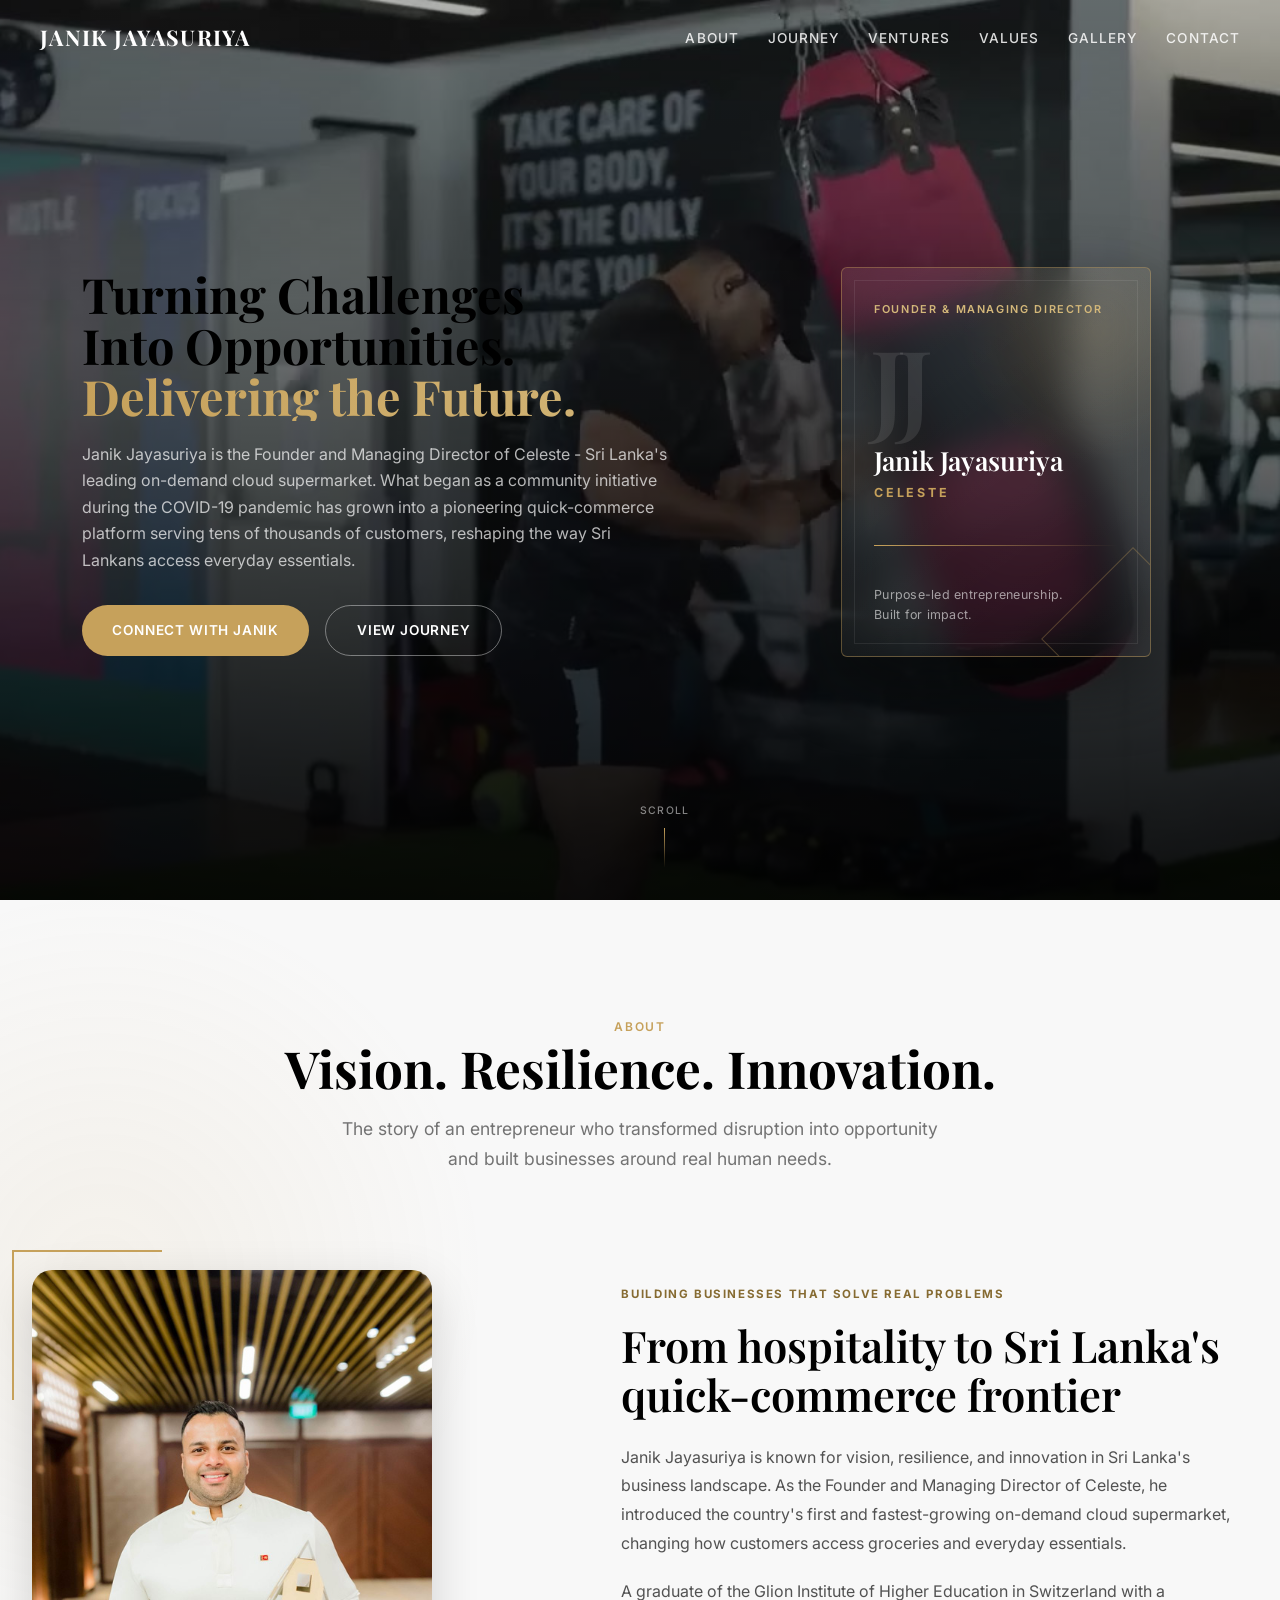
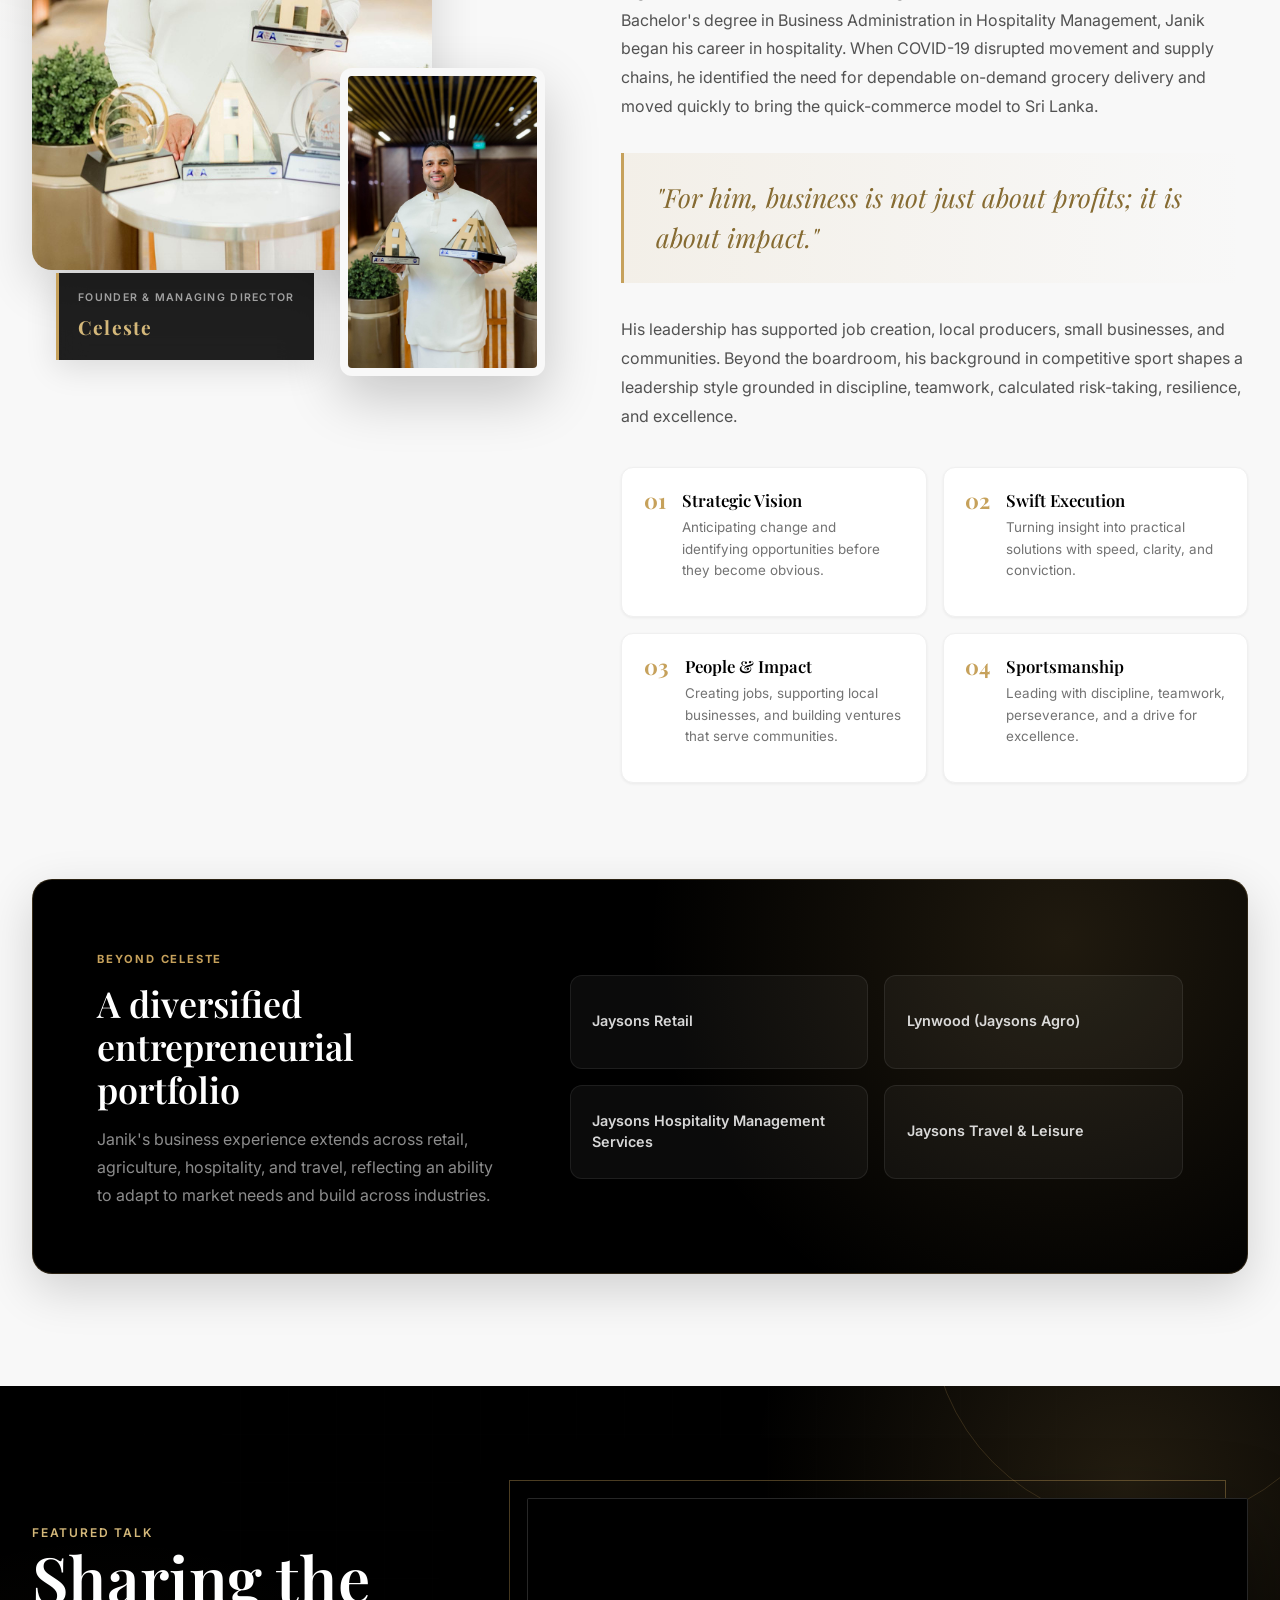
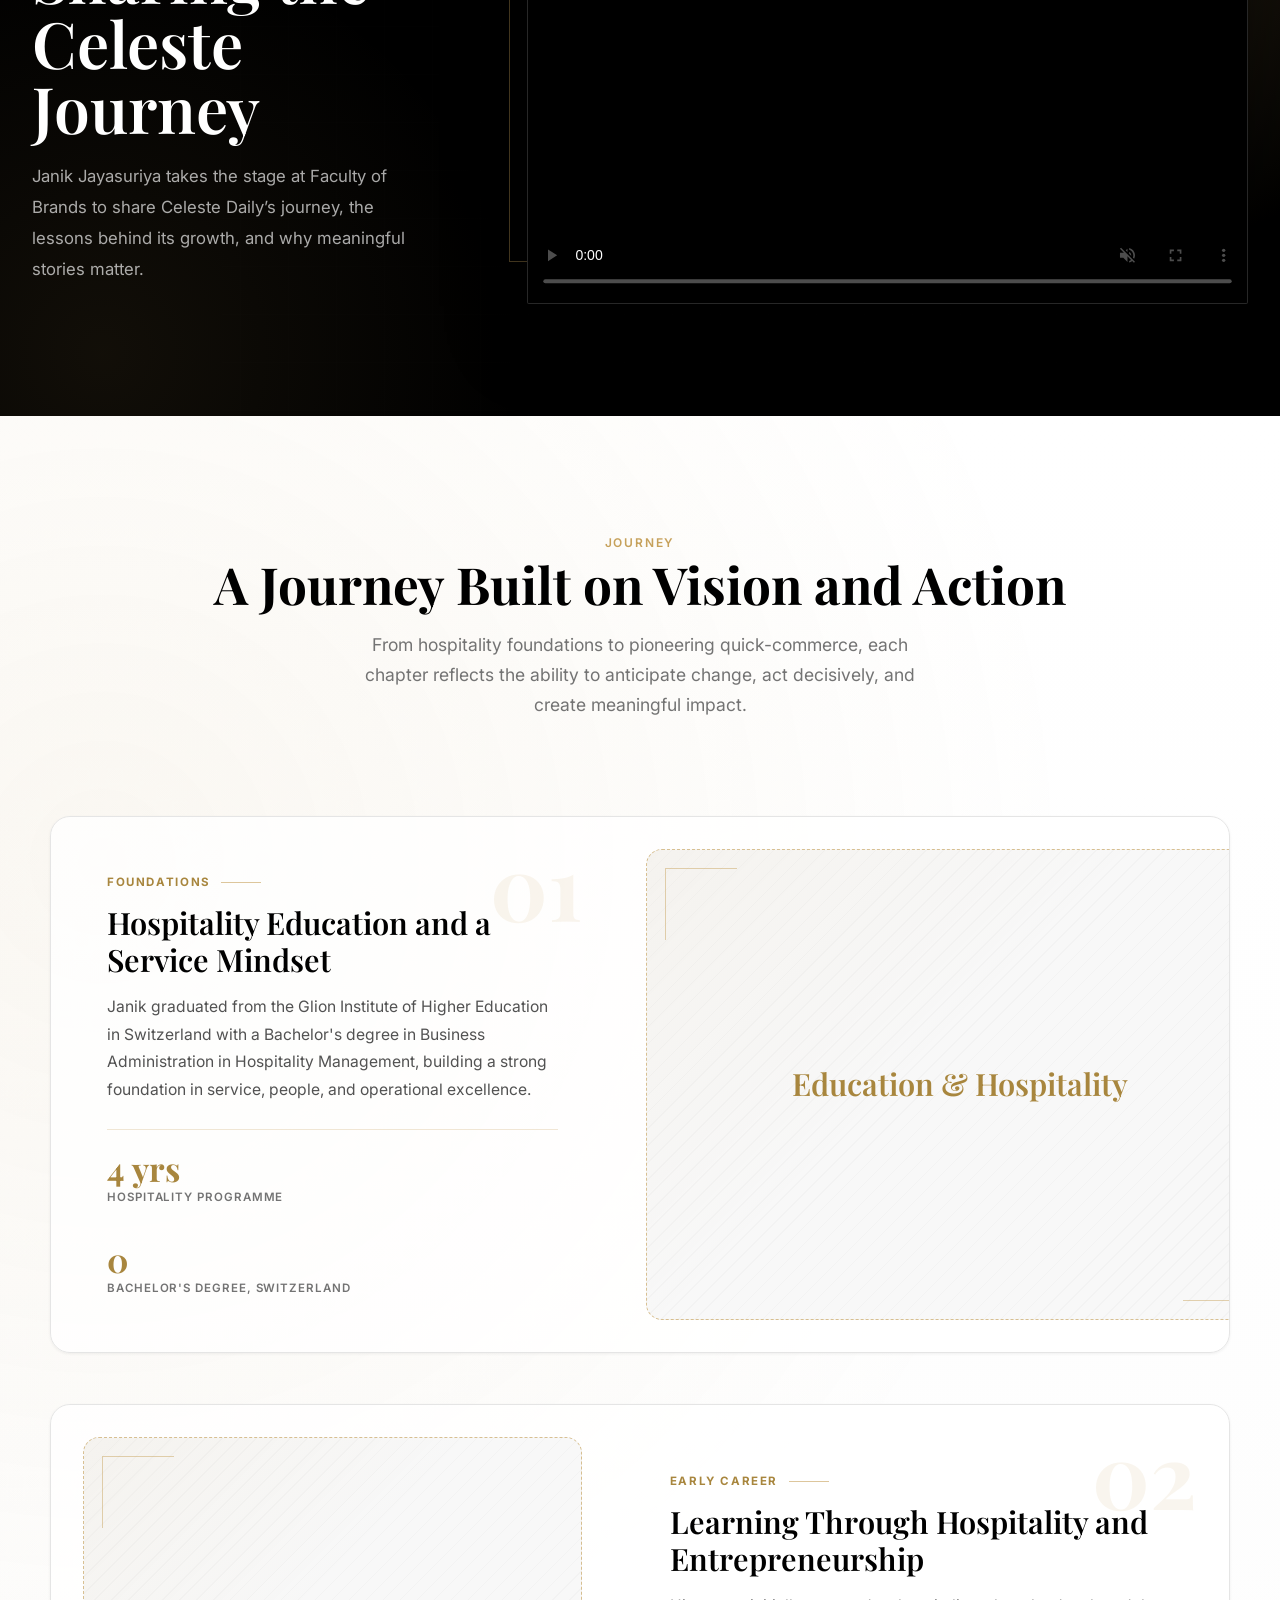
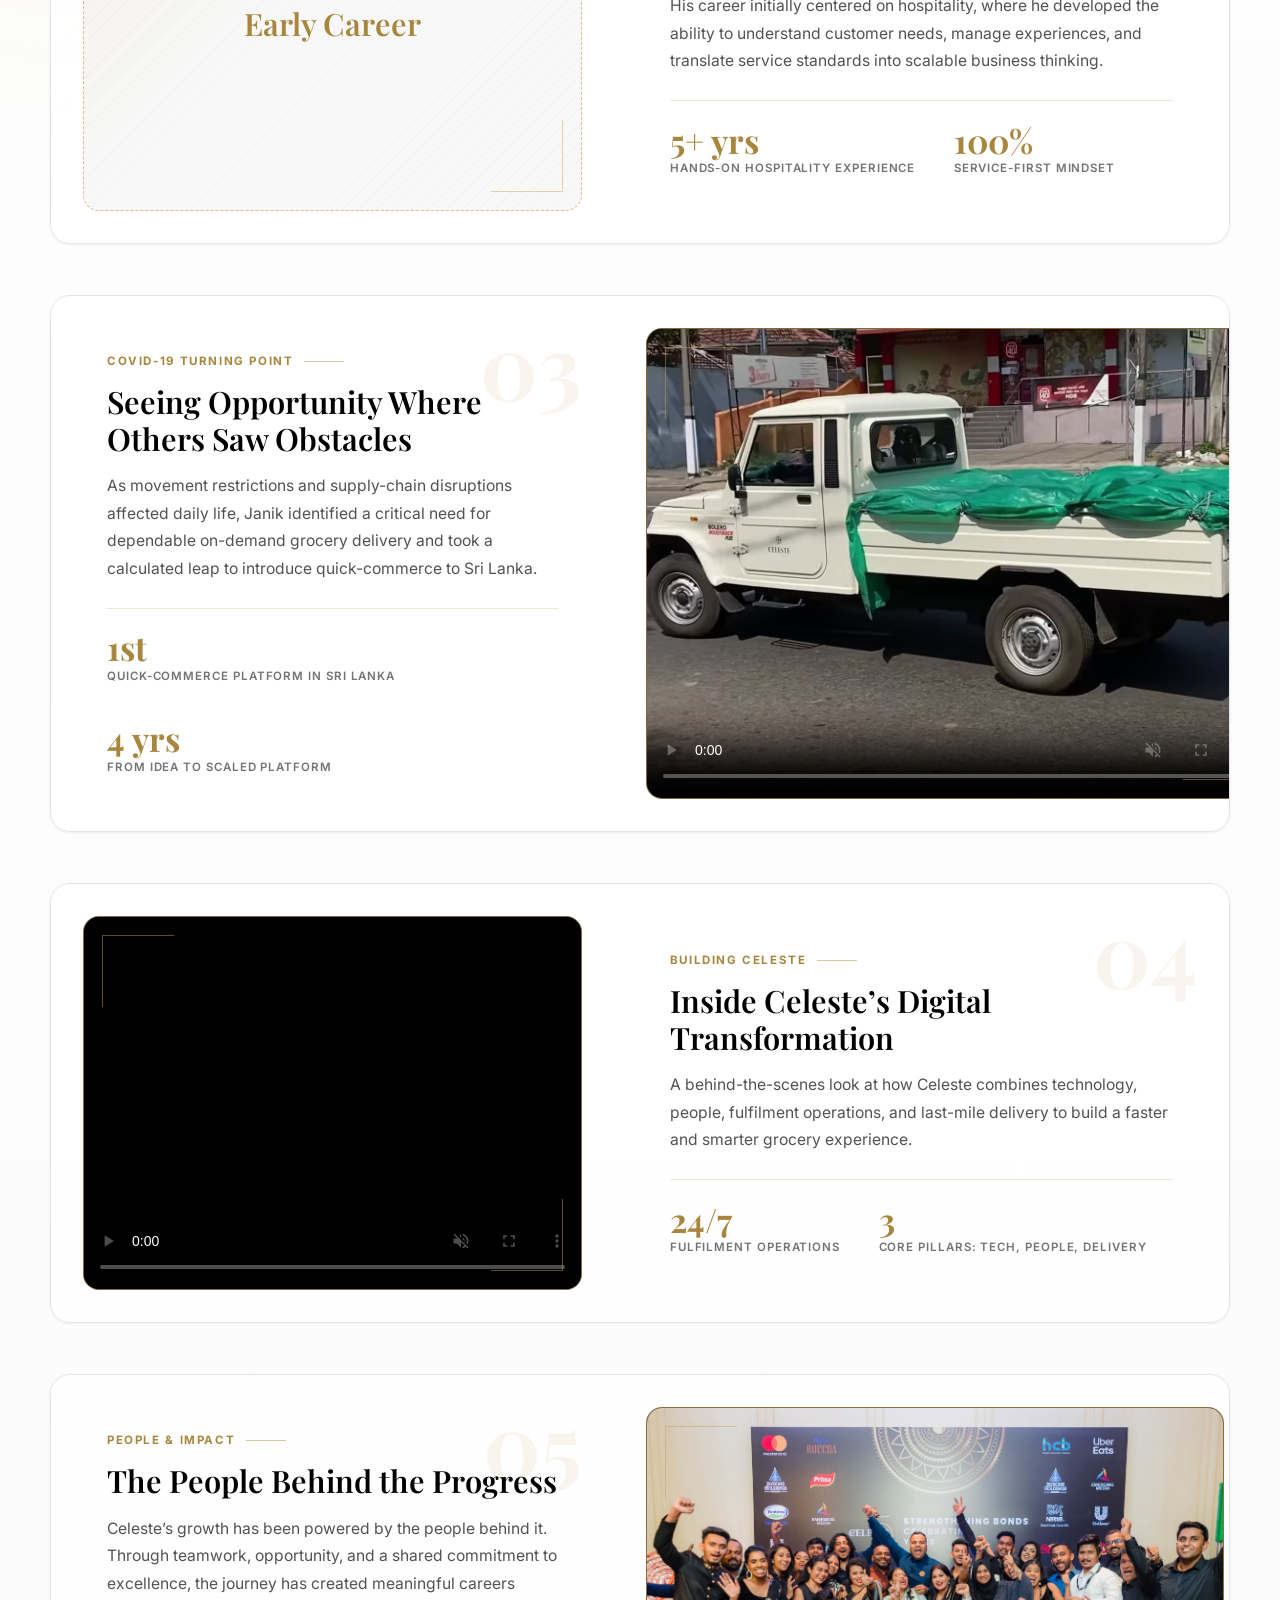
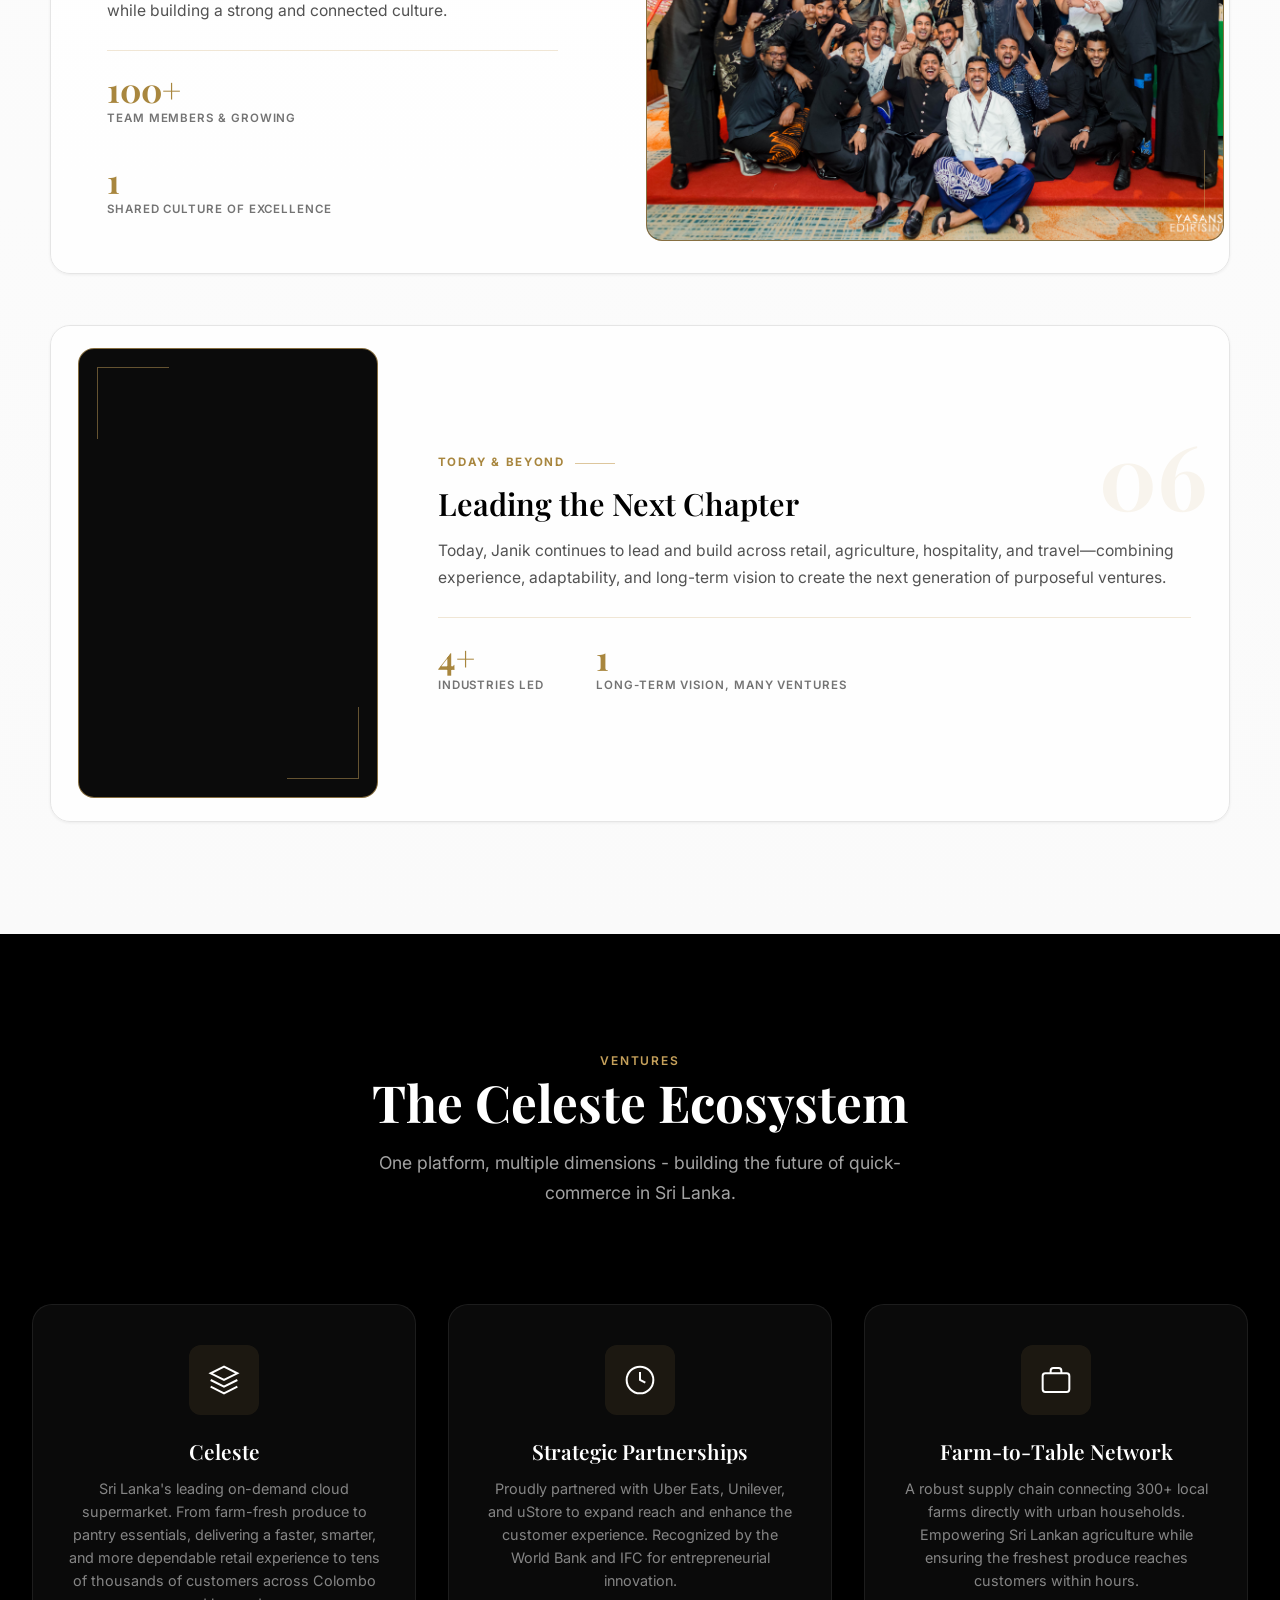
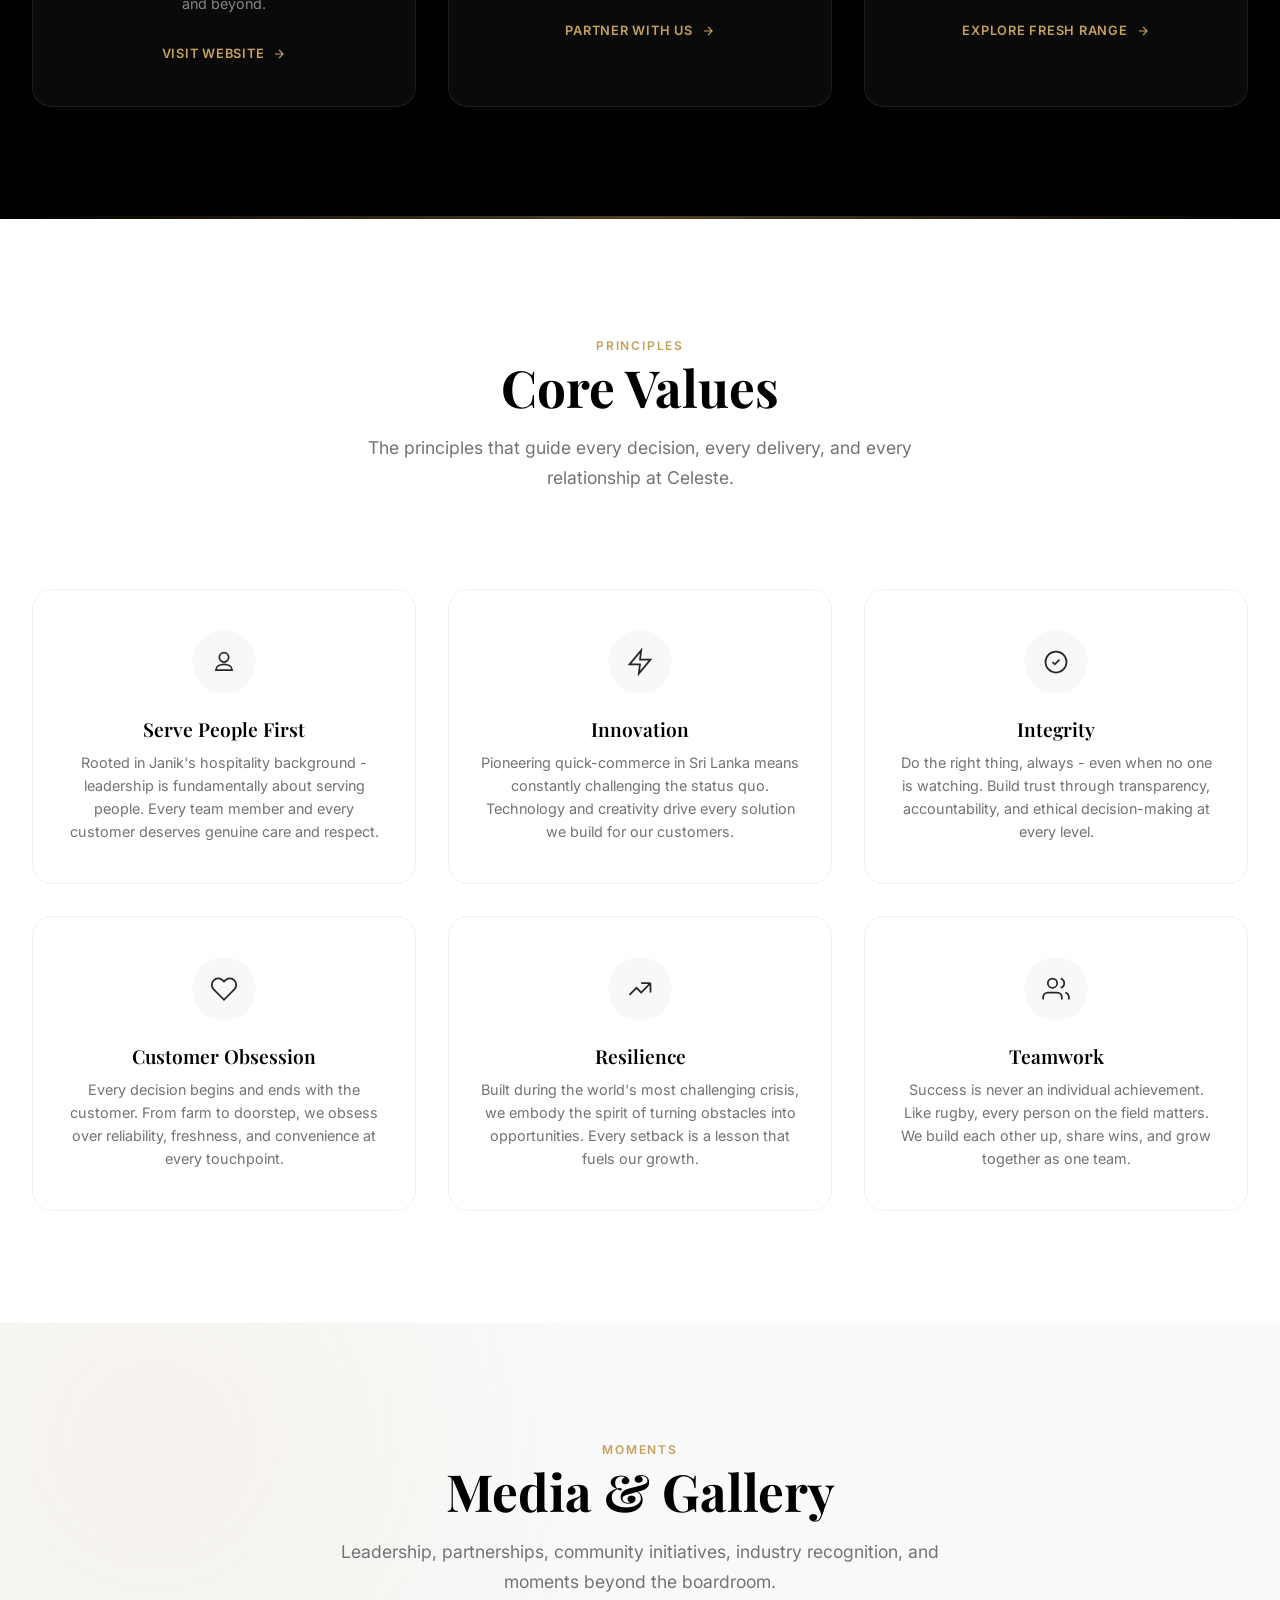
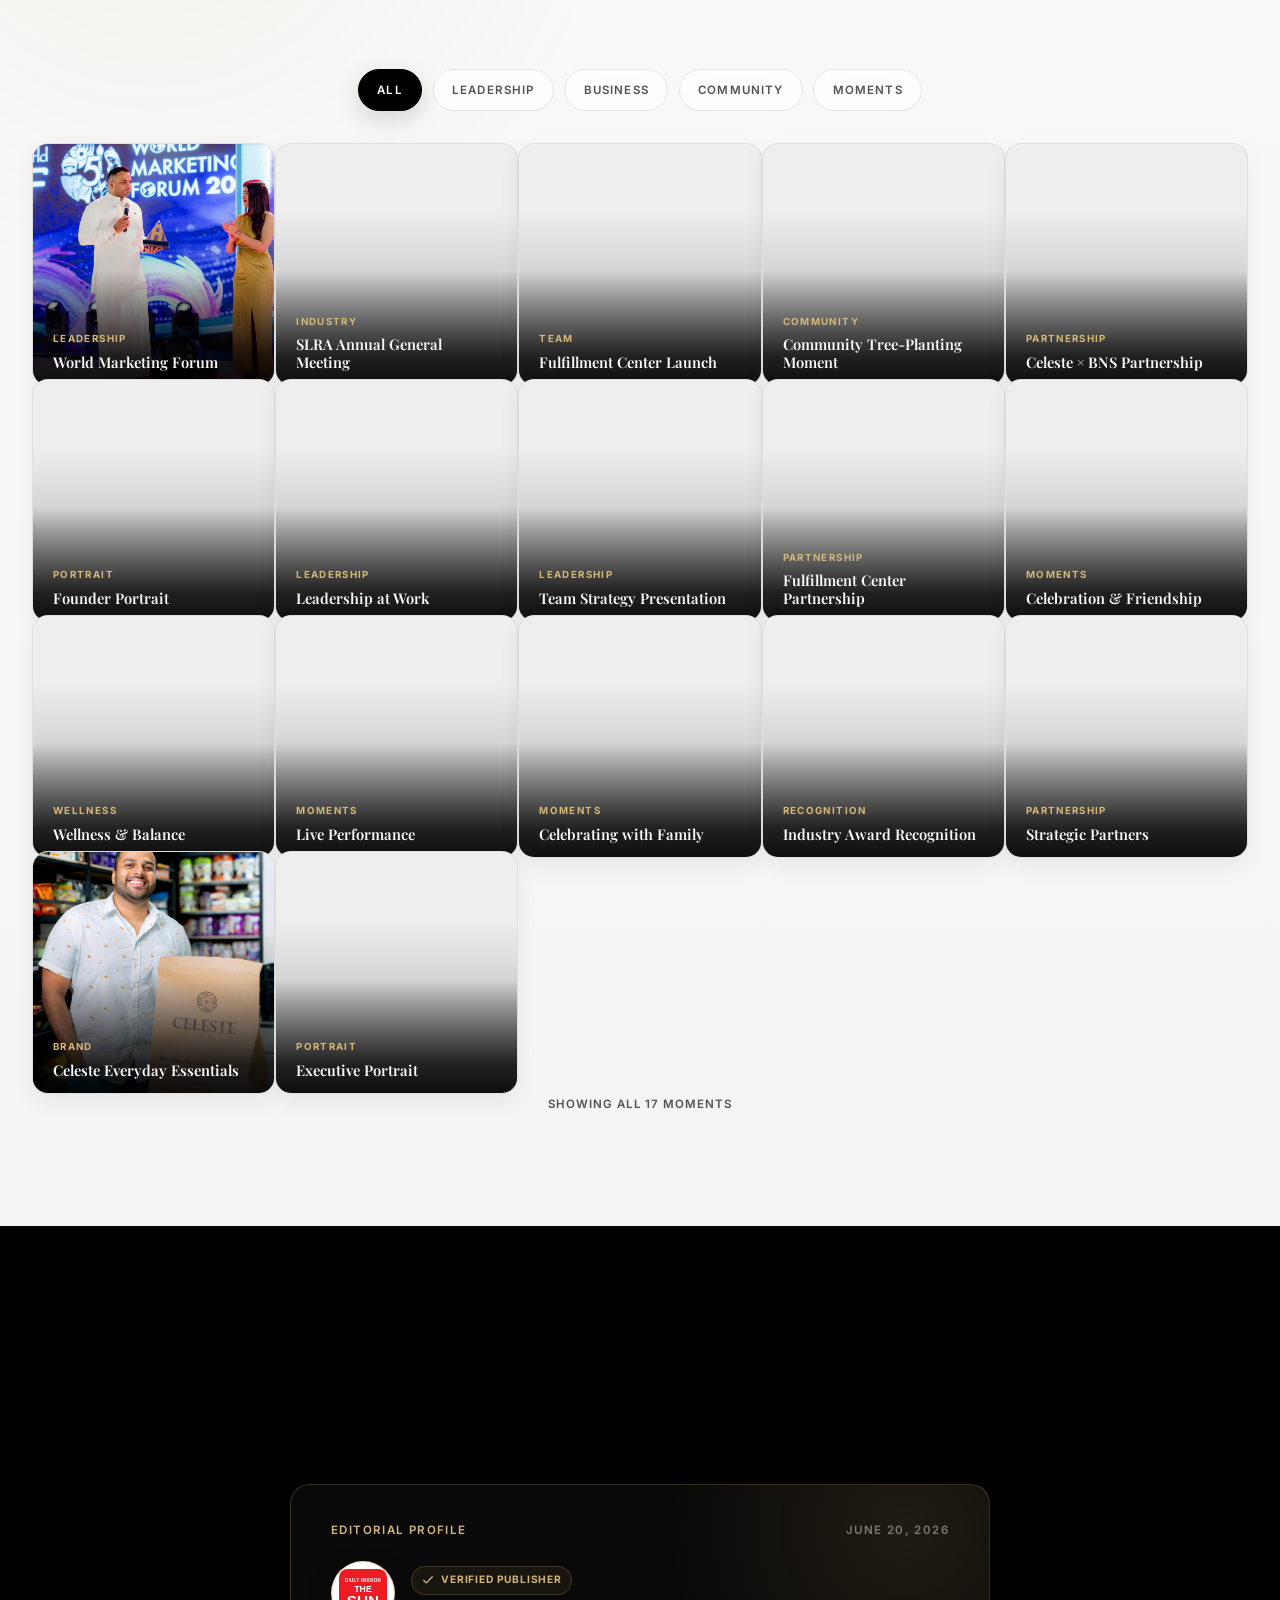
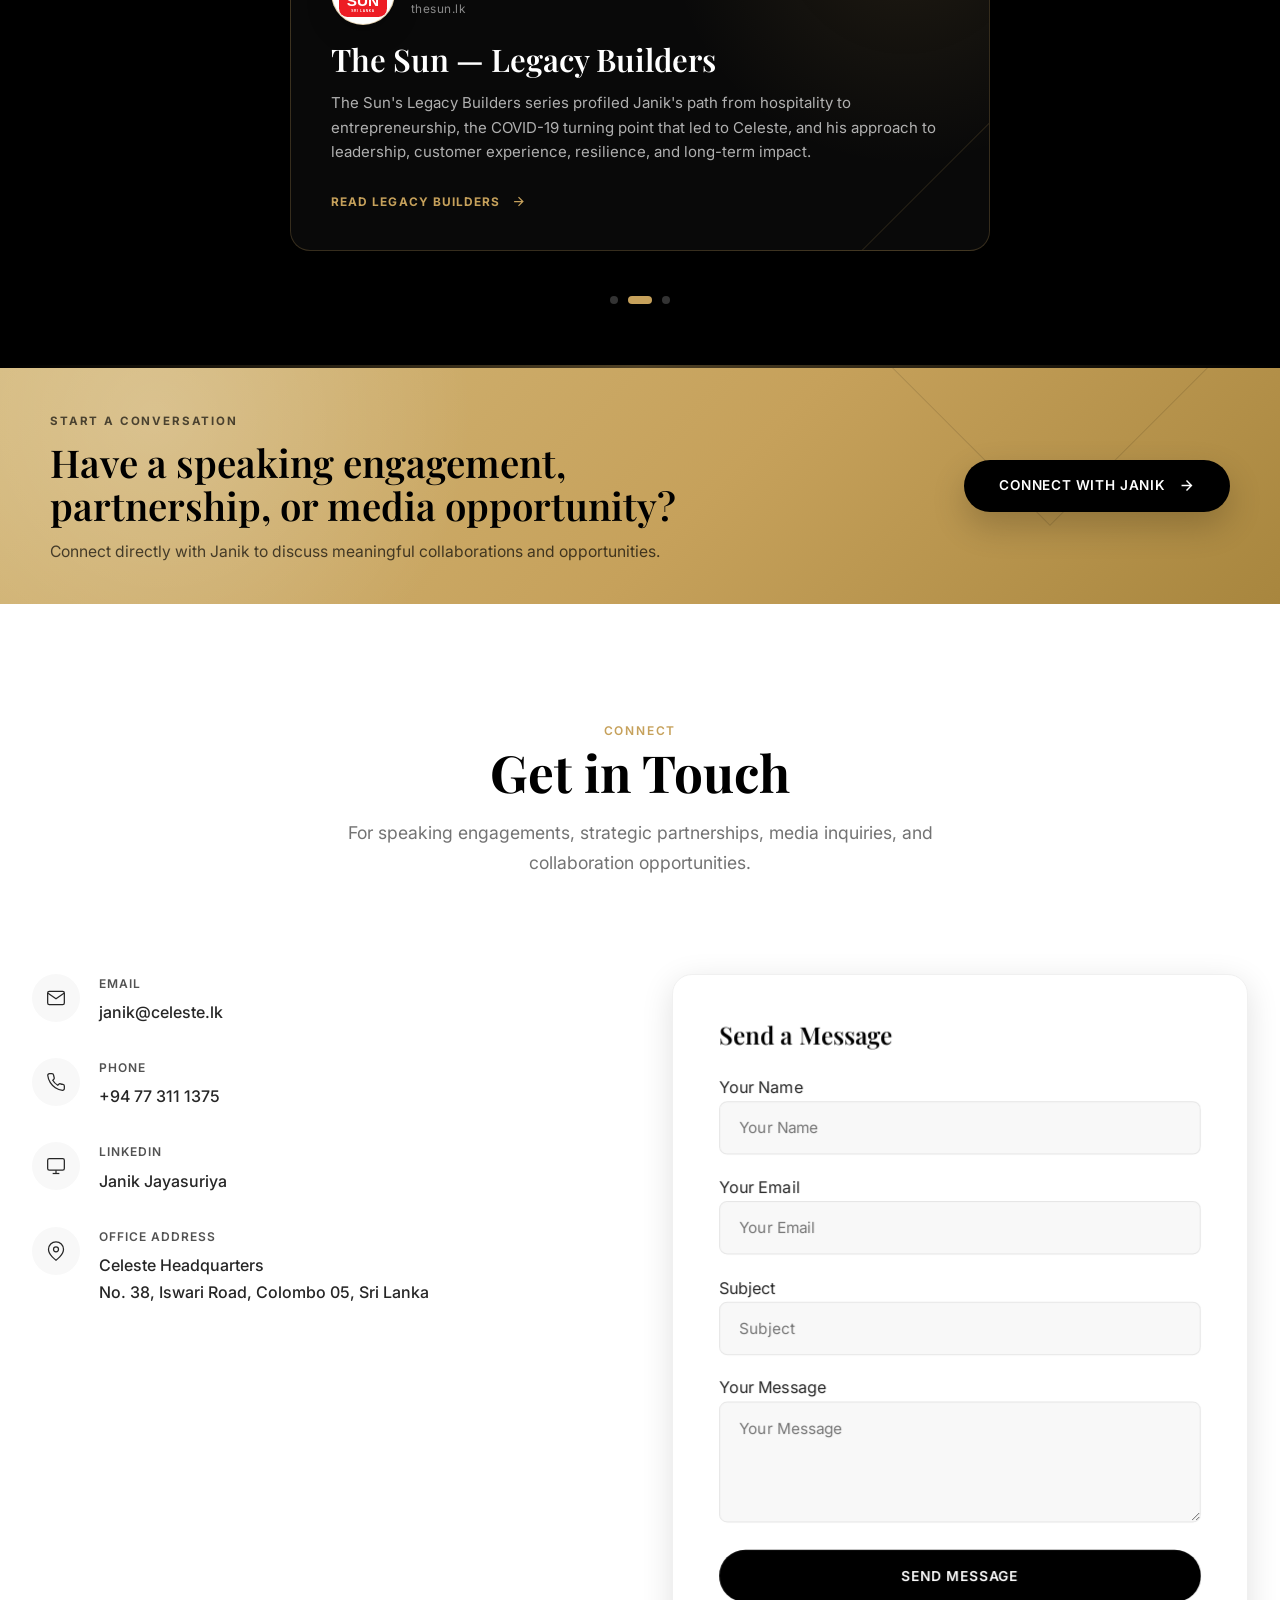
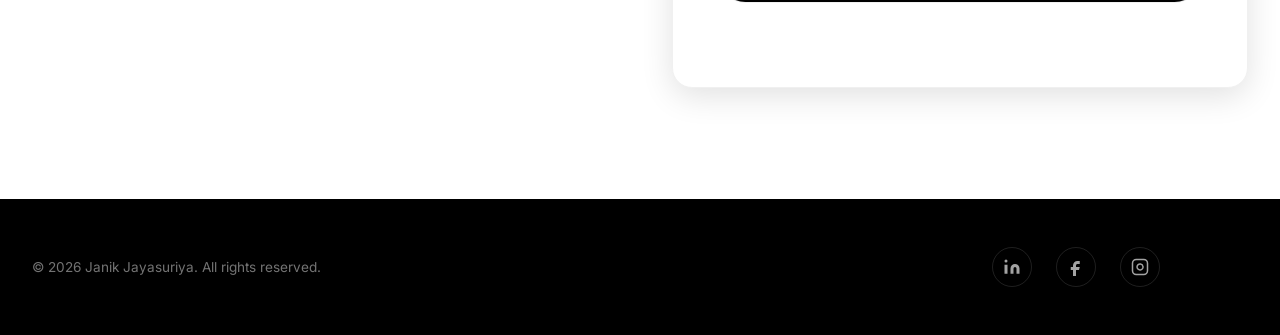
==== commit 420fdc60: "Update index.html" ====
--- a/index.html
+++ b/index.html
@@ -6,6 +6,7 @@
   <meta name="description" content="Janik Jayasuriya - Founder & Managing Director of Celeste. Pioneering quick-commerce in Sri Lanka. Recognized by World Bank & IFC. Award-winning entrepreneur.">
   <meta name="keywords" content="Janik Jayasuriya, Celeste Daily, Quick Commerce Sri Lanka, Founder, Managing Director, Entrepreneur, Online Supermarket Colombo">
   <meta name="author" content="Janik Jayasuriya">
+  <meta name="robots" content="index, follow">
 
   <link rel="canonical" href="https://www.janikjayasuriya.lk/">
   <meta property="og:title" content="Janik Jayasuriya - Founder & Managing Director, Celeste">
@@ -14,6 +15,7 @@
   <meta property="og:url" content="https://www.janikjayasuriya.lk/">
   <meta property="og:image" content="https://www.janikjayasuriya.lk/assets/videos/hero-poster.jpg">
   <meta property="og:site_name" content="Janik Jayasuriya">
+  <meta property="og:locale" content="en_LK">
   <meta name="twitter:card" content="summary_large_image">
   <meta name="twitter:title" content="Janik Jayasuriya - Founder & Managing Director, Celeste">
   <meta name="twitter:description" content="Pioneering quick-commerce in Sri Lanka. Recognized by World Bank & IFC.">
@@ -21,6 +23,12 @@
 
   <meta name="theme-color" content="#000000">
   <meta name="color-scheme" content="light">
+
+  <!-- Favicon -->
+  <link rel="icon" href="/favicon.ico" sizes="any">
+  <link rel="icon" type="image/png" sizes="192x192" href="/assets/icons/icon-192.png">
+  <link rel="apple-touch-icon" href="/assets/icons/icon-180.png">
+
   <link rel="preconnect" href="https://fonts.googleapis.com">
   <link rel="preconnect" href="https://fonts.gstatic.com" crossorigin>
   <title>Janik Jayasuriya - Founder &amp; Managing Director, Celeste</title>
@@ -41,15 +49,63 @@
     "name": "Janik Jayasuriya",
     "jobTitle": "Founder & Managing Director",
     "url": "https://www.janikjayasuriya.lk/",
+    "image": "https://www.janikjayasuriya.lk/assets/videos/hero-poster.jpg",
+    "email": "mailto:janik@celeste.lk",
+    "telephone": "+94773111375",
+    "alumniOf": {
+      "@type": "CollegeOrUniversity",
+      "name": "Glion Institute of Higher Education",
+      "address": "Switzerland"
+    },
     "worksFor": {
       "@type": "Organization",
       "name": "Celeste",
-      "url": "https://www.celeste.lk"
+      "url": "https://www.celeste.lk",
+      "address": {
+        "@type": "PostalAddress",
+        "streetAddress": "No. 38, Iswari Road",
+        "addressLocality": "Colombo",
+        "postalCode": "00500",
+        "addressCountry": "LK"
+      }
     },
     "sameAs": [
       "https://lk.linkedin.com/in/janikjayasuriya",
       "https://web.facebook.com/janik.jayasuriya",
       "https://www.instagram.com/janikjayy"
+    ]
+  }
+  </script>
+
+  <!-- Structured Data: Videos (enables video rich results in search) -->
+  <script type="application/ld+json">
+  {
+    "@context": "https://schema.org",
+    "@graph": [
+      {
+        "@type": "VideoObject",
+        "name": "Sharing the Celeste Journey - Featured Talk at Faculty of Brands",
+        "description": "Janik Jayasuriya takes the stage at Faculty of Brands to share Celeste Daily's journey, the lessons behind its growth, and why meaningful stories matter.",
+        "thumbnailUrl": "https://www.janikjayasuriya.lk/assets/videos/janik-feature-poster.jpg",
+        "contentUrl": "https://www.janikjayasuriya.lk/assets/videos/janik-feature-video.mp4",
+        "duration": "PT19S"
+      },
+      {
+        "@type": "VideoObject",
+        "name": "Celeste's COVID-19 Journey - Seeing Opportunity Where Others Saw Obstacles",
+        "description": "Celeste's four-year journey from a COVID-19 startup to an on-demand cloud grocery platform.",
+        "thumbnailUrl": "https://www.janikjayasuriya.lk/assets/images/covid-journey-poster.jpg",
+        "contentUrl": "https://www.janikjayasuriya.lk/assets/videos/celeste-covid-journey.mp4",
+        "duration": "PT4M20S"
+      },
+      {
+        "@type": "VideoObject",
+        "name": "Inside Celeste's Digital Transformation",
+        "description": "A behind-the-scenes look at how Celeste combines technology, people, fulfilment operations, and last-mile delivery to build a faster and smarter grocery experience.",
+        "thumbnailUrl": "https://www.janikjayasuriya.lk/assets/images/digital-transformation-poster.jpg",
+        "contentUrl": "https://www.janikjayasuriya.lk/assets/videos/celeste-digital-transformation.mp4",
+        "duration": "PT4M11S"
+      }
     ]
   }
   </script>
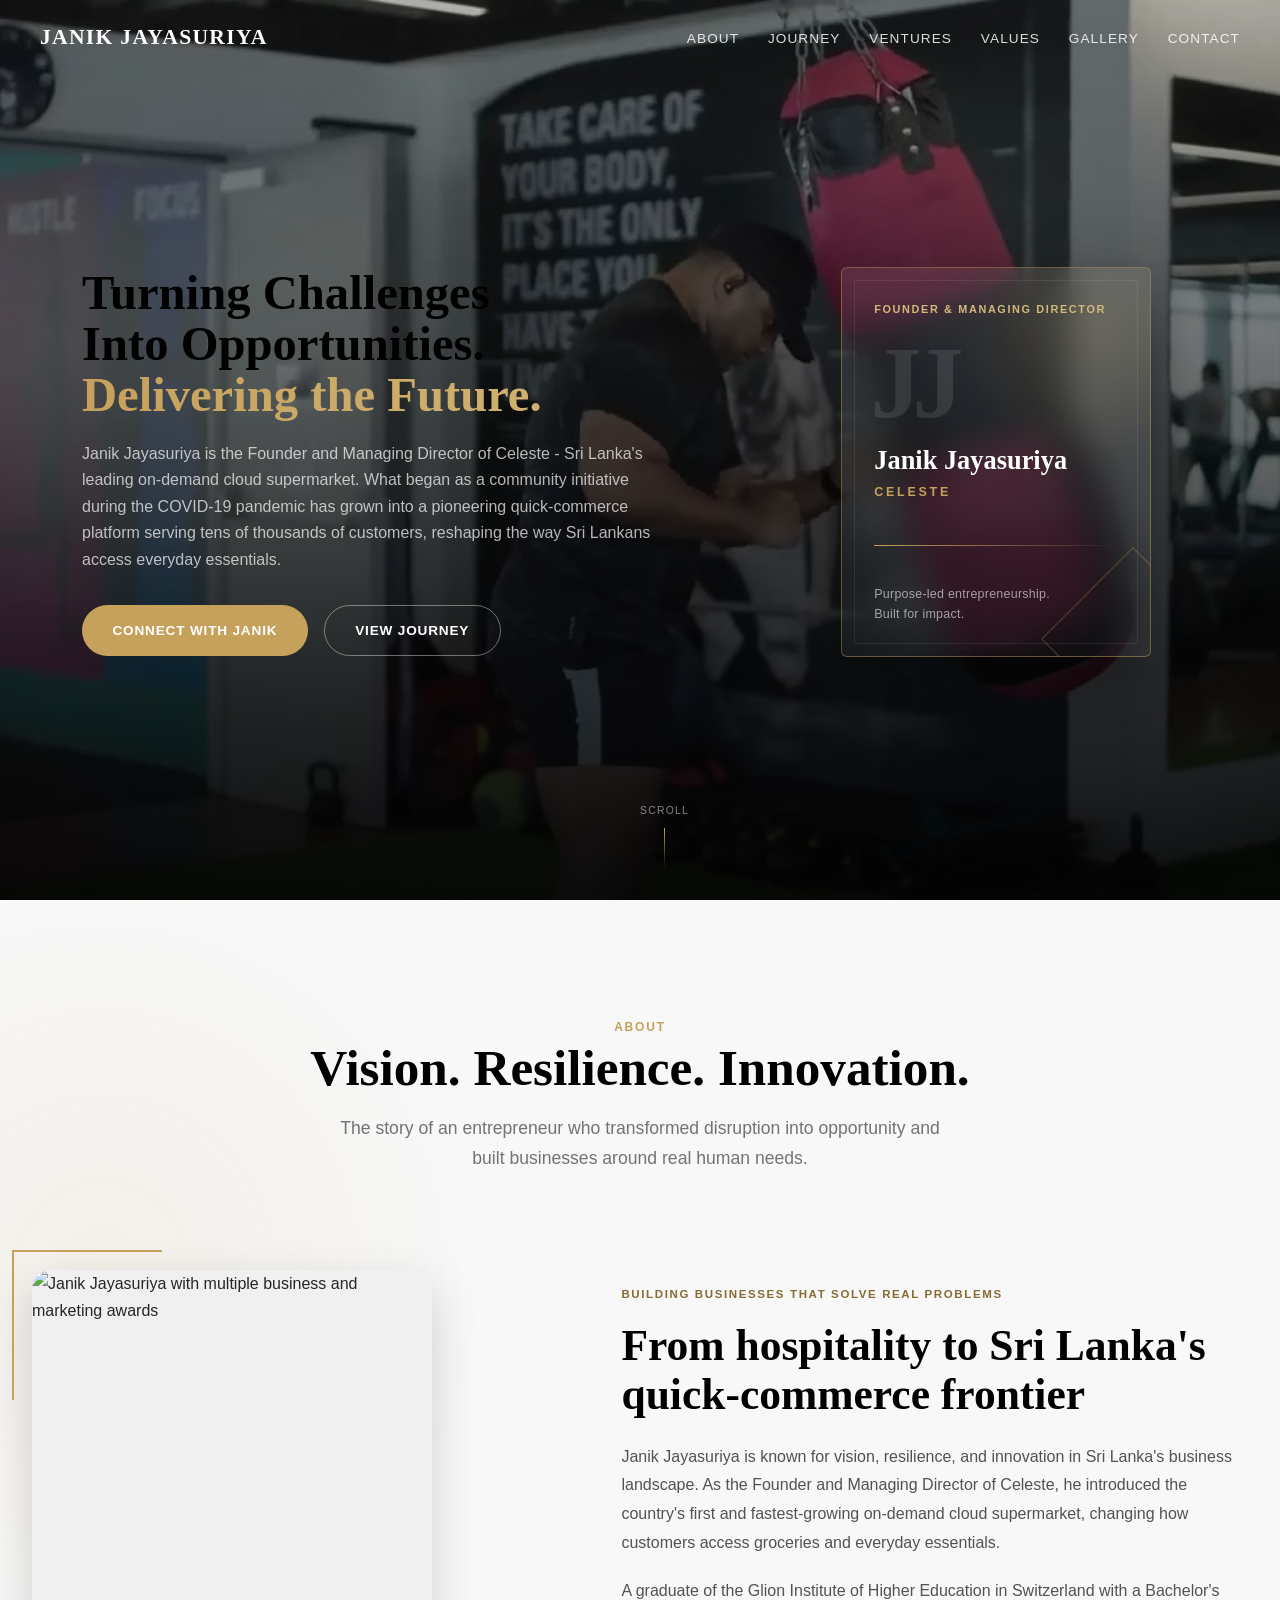
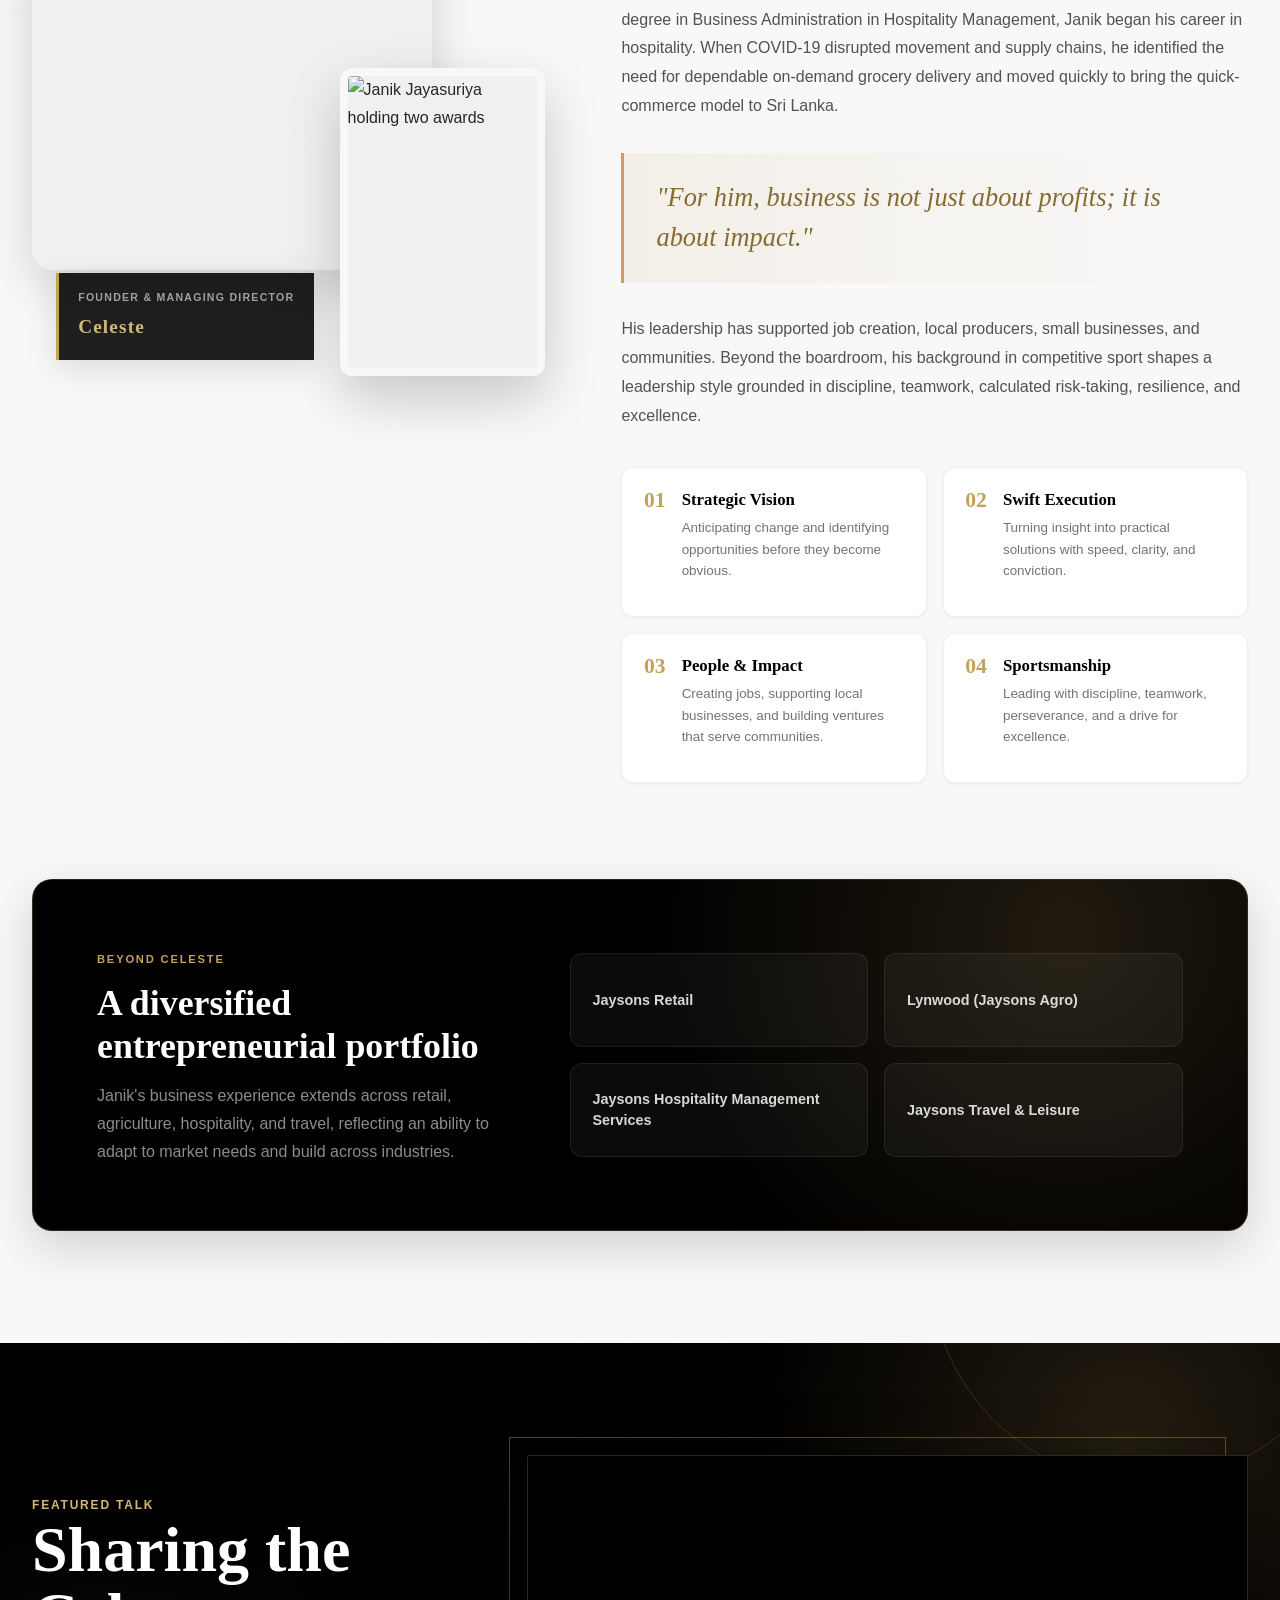
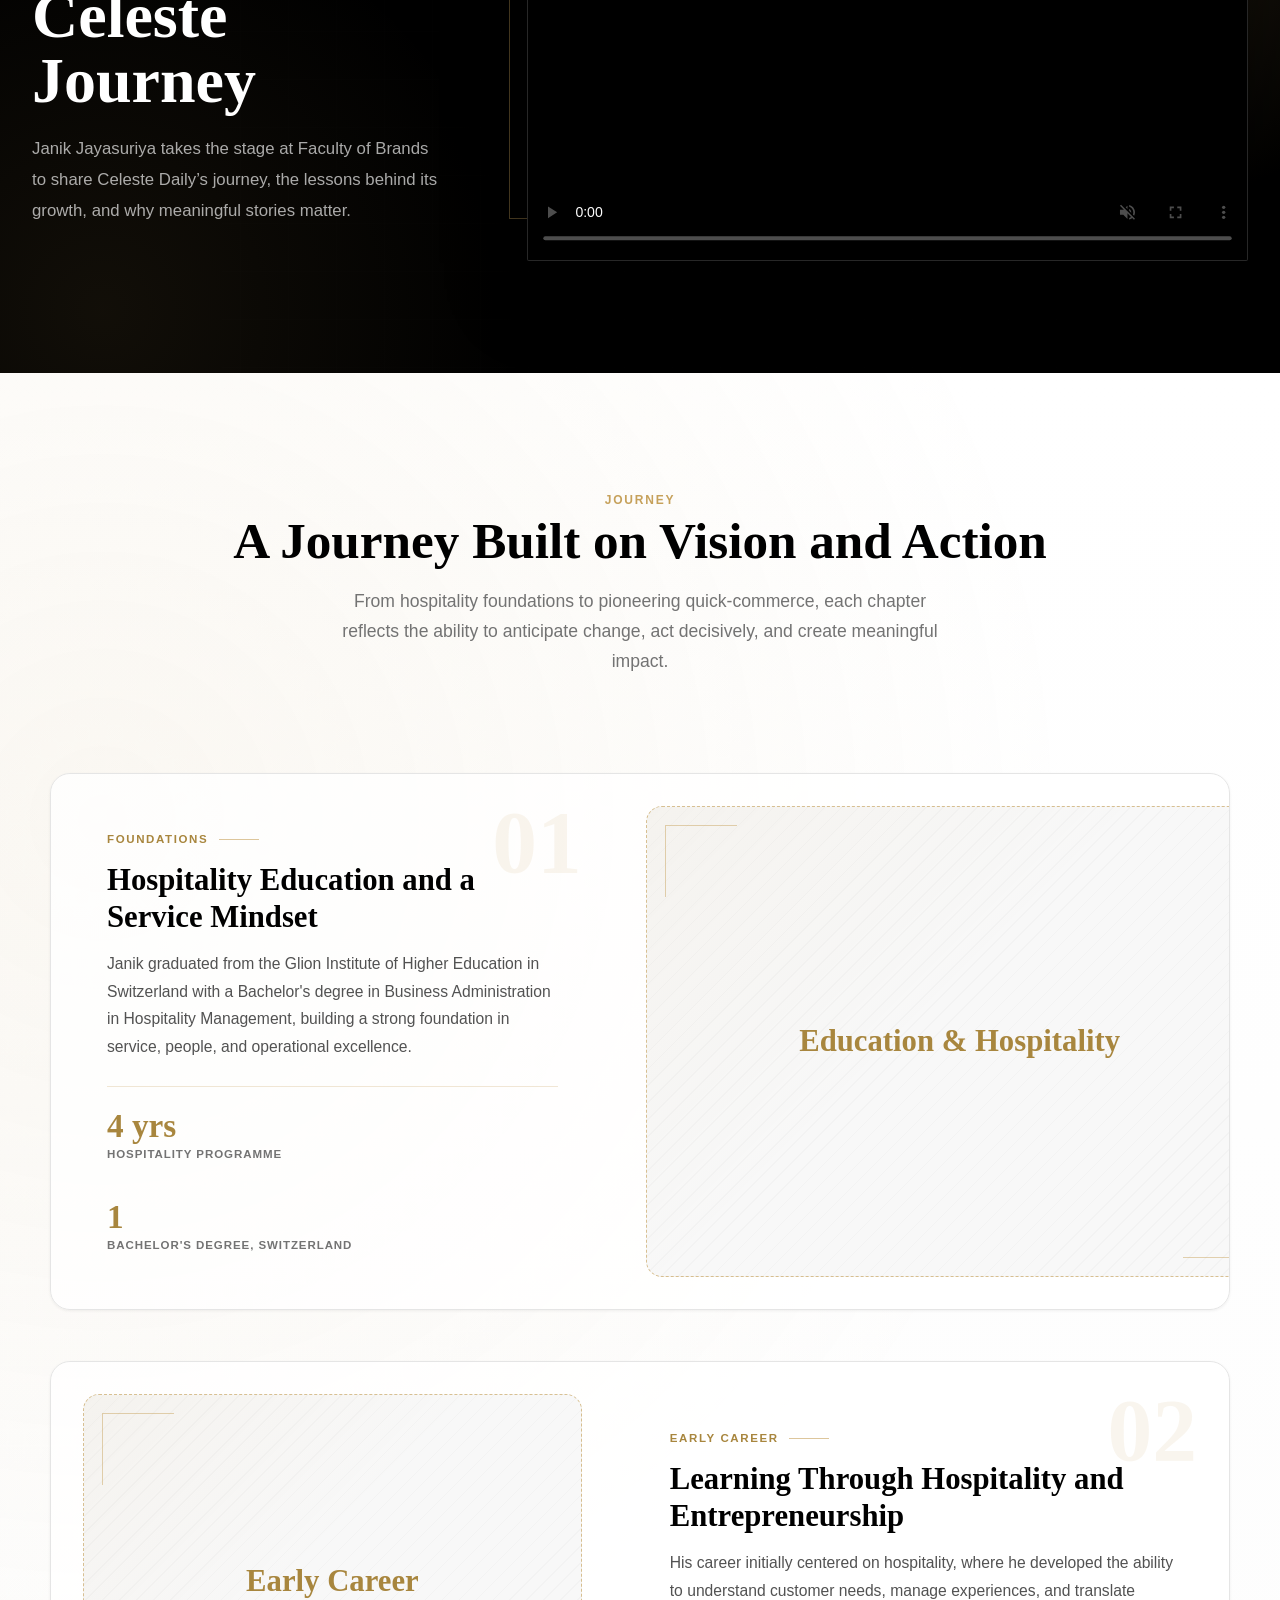
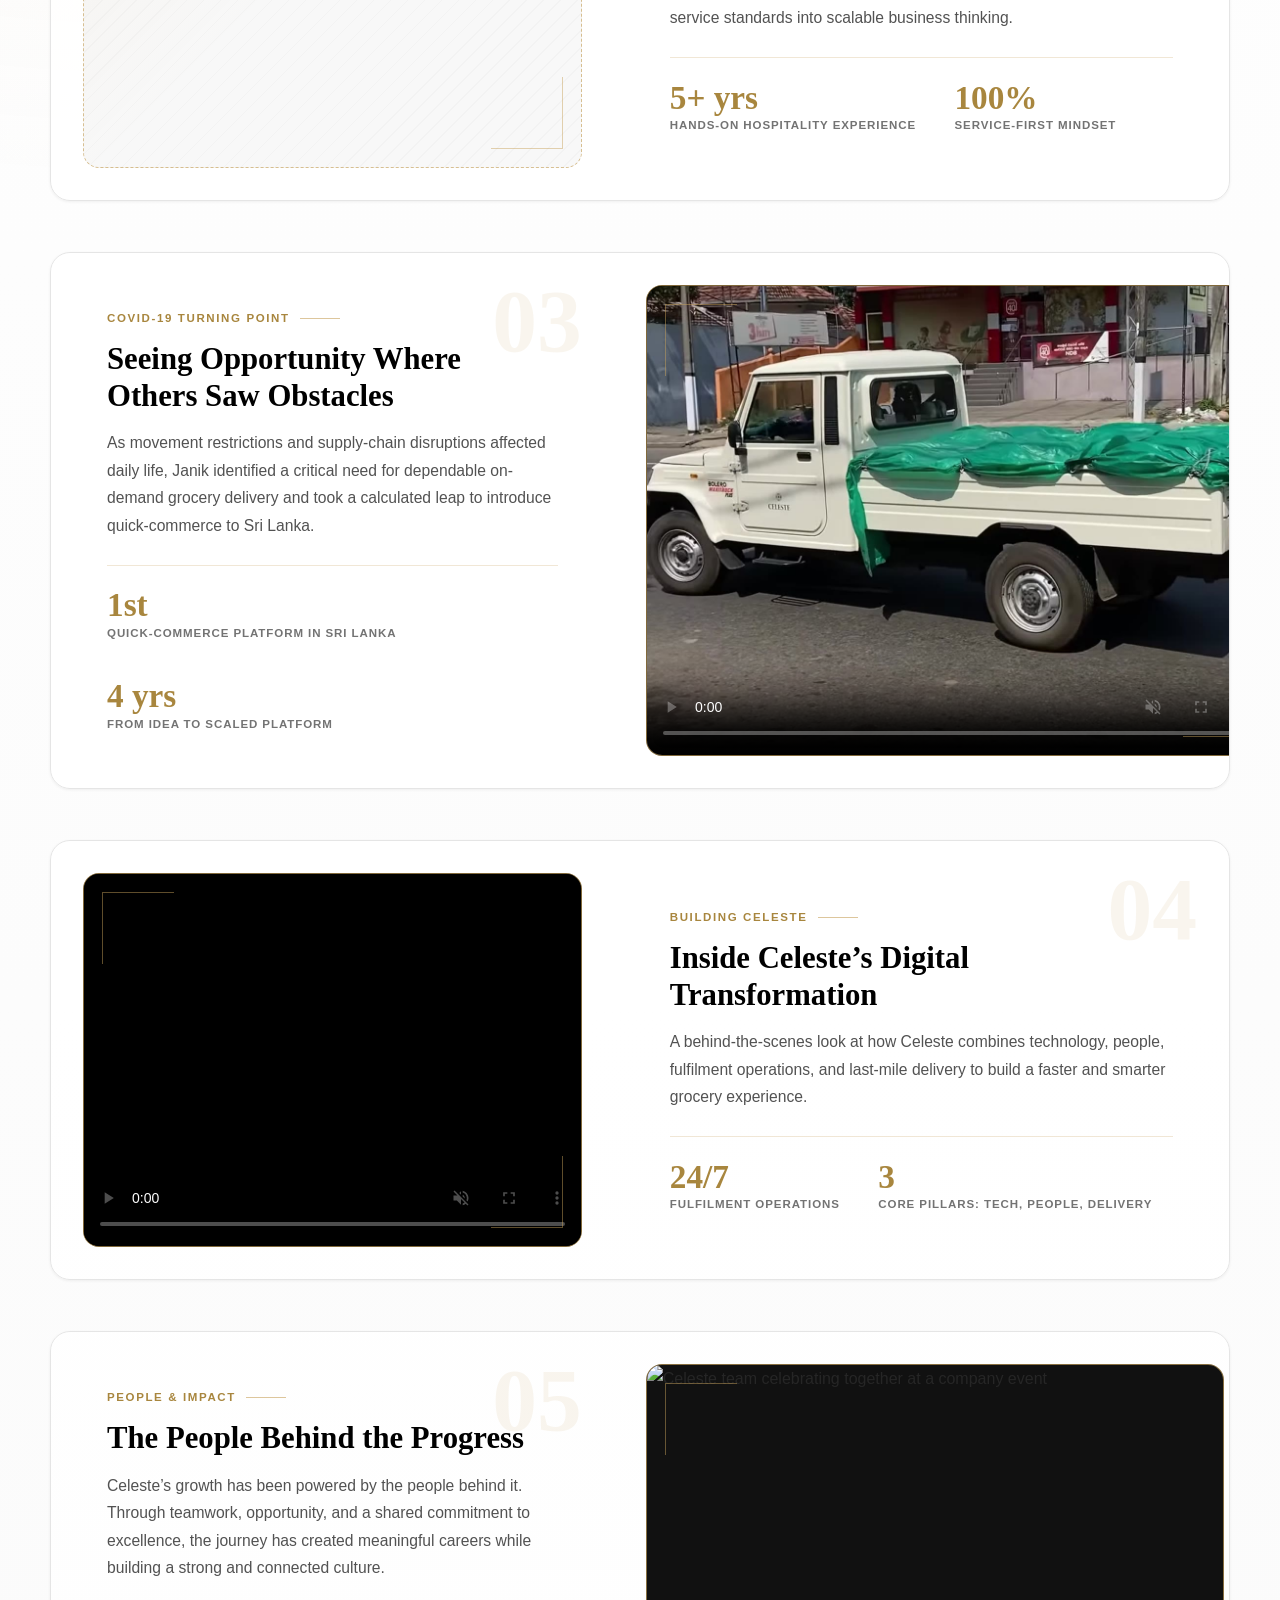
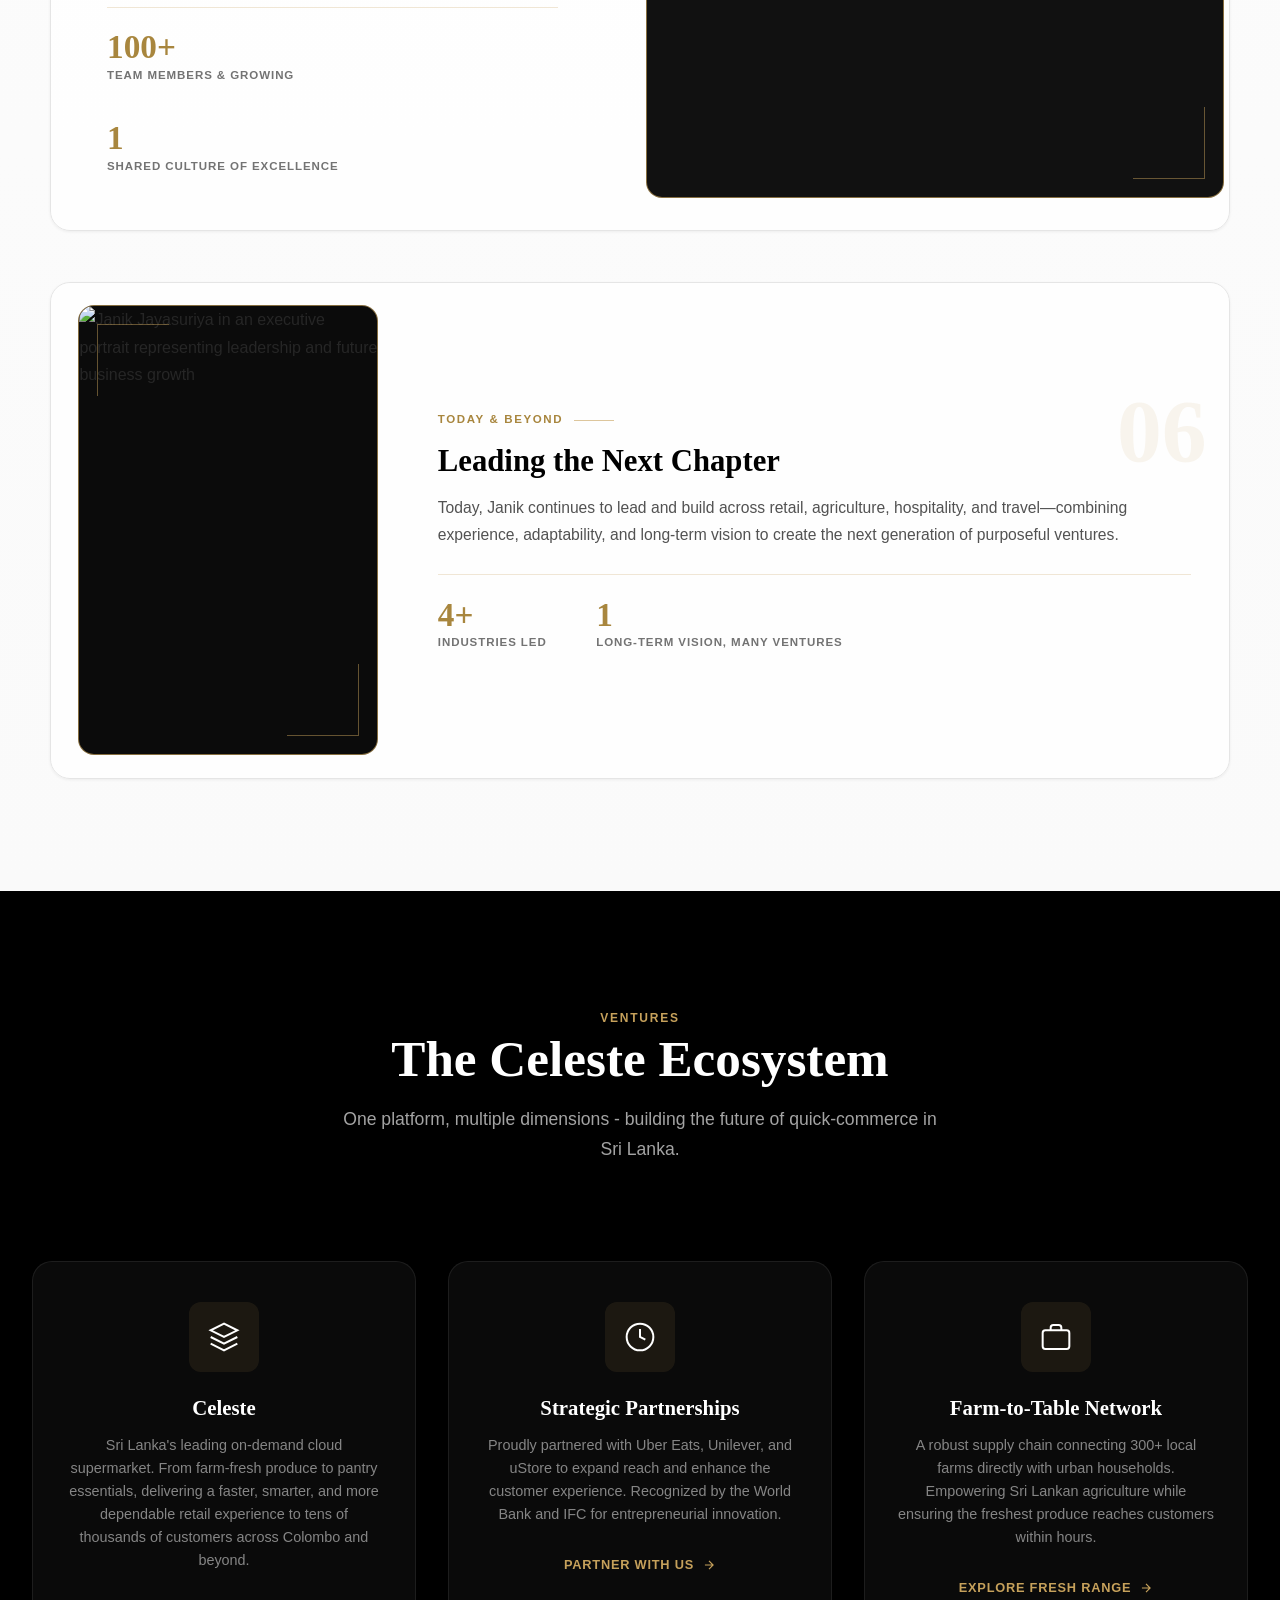
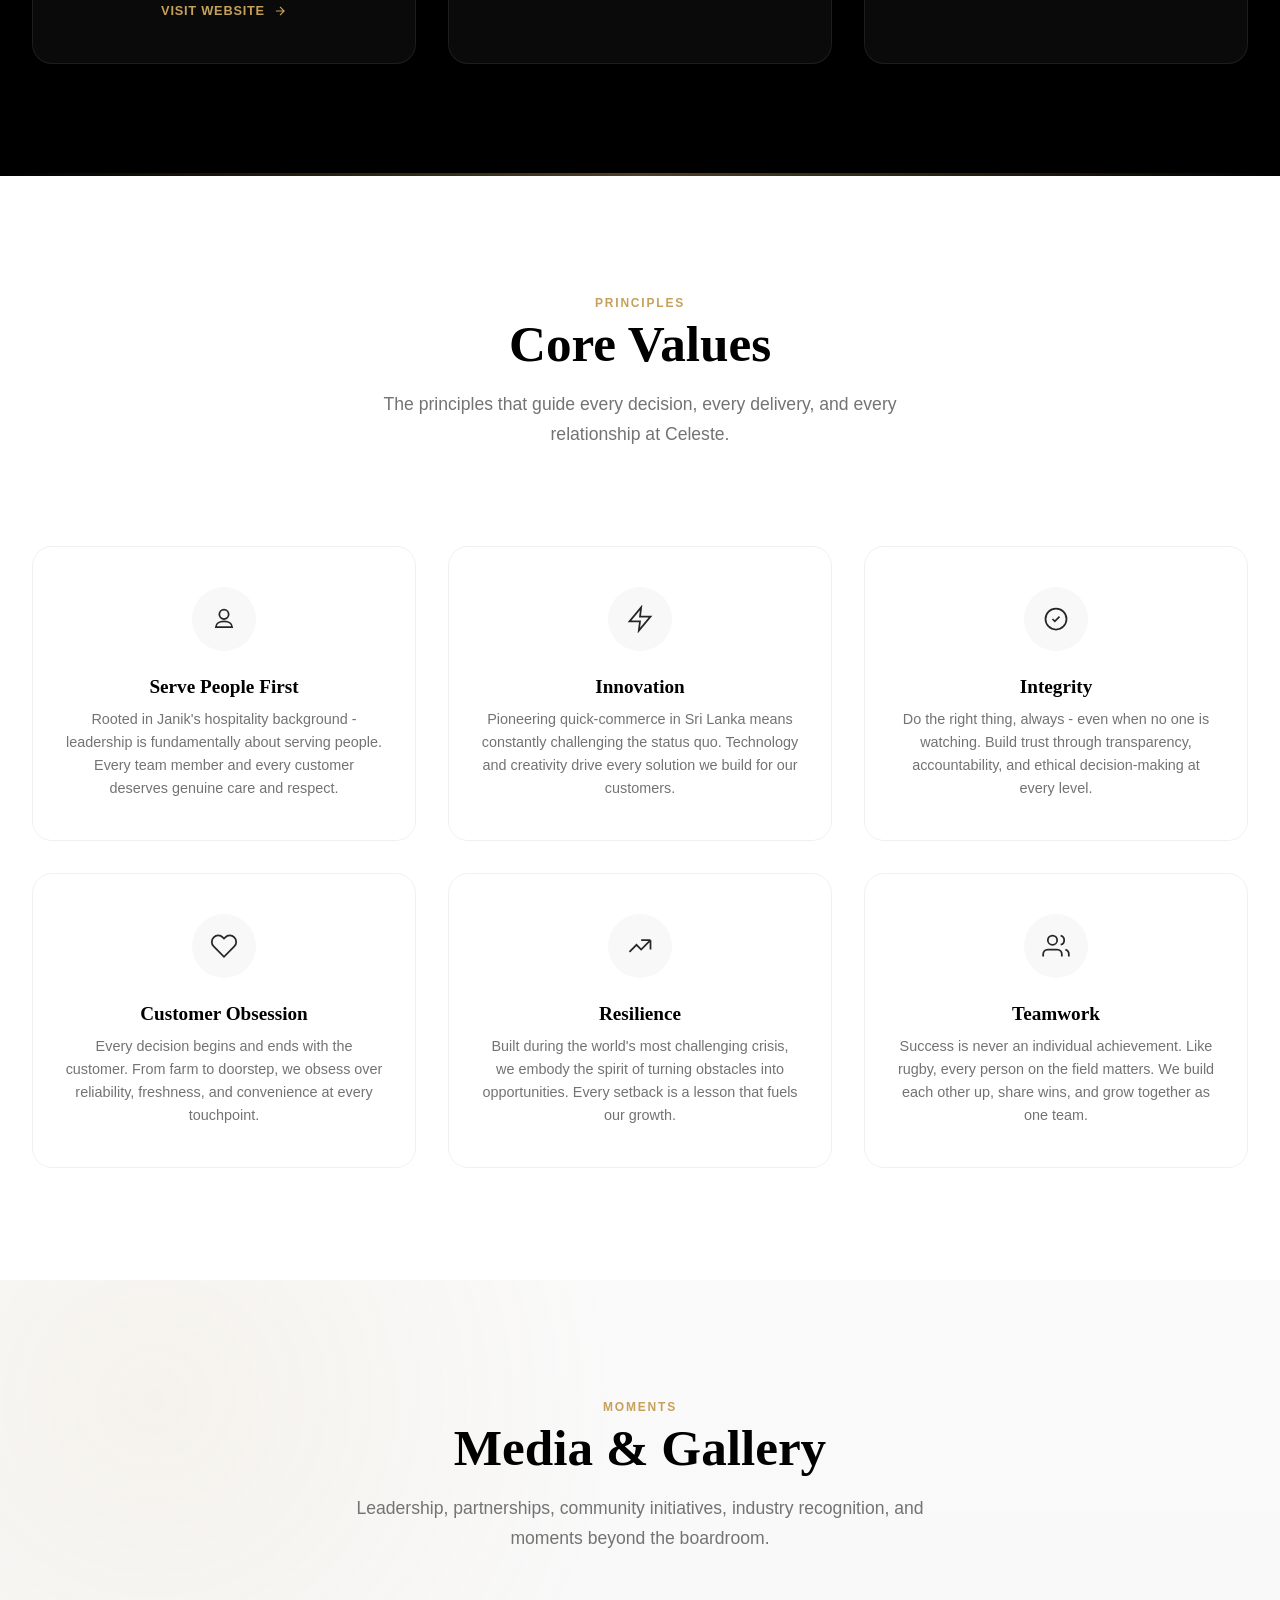
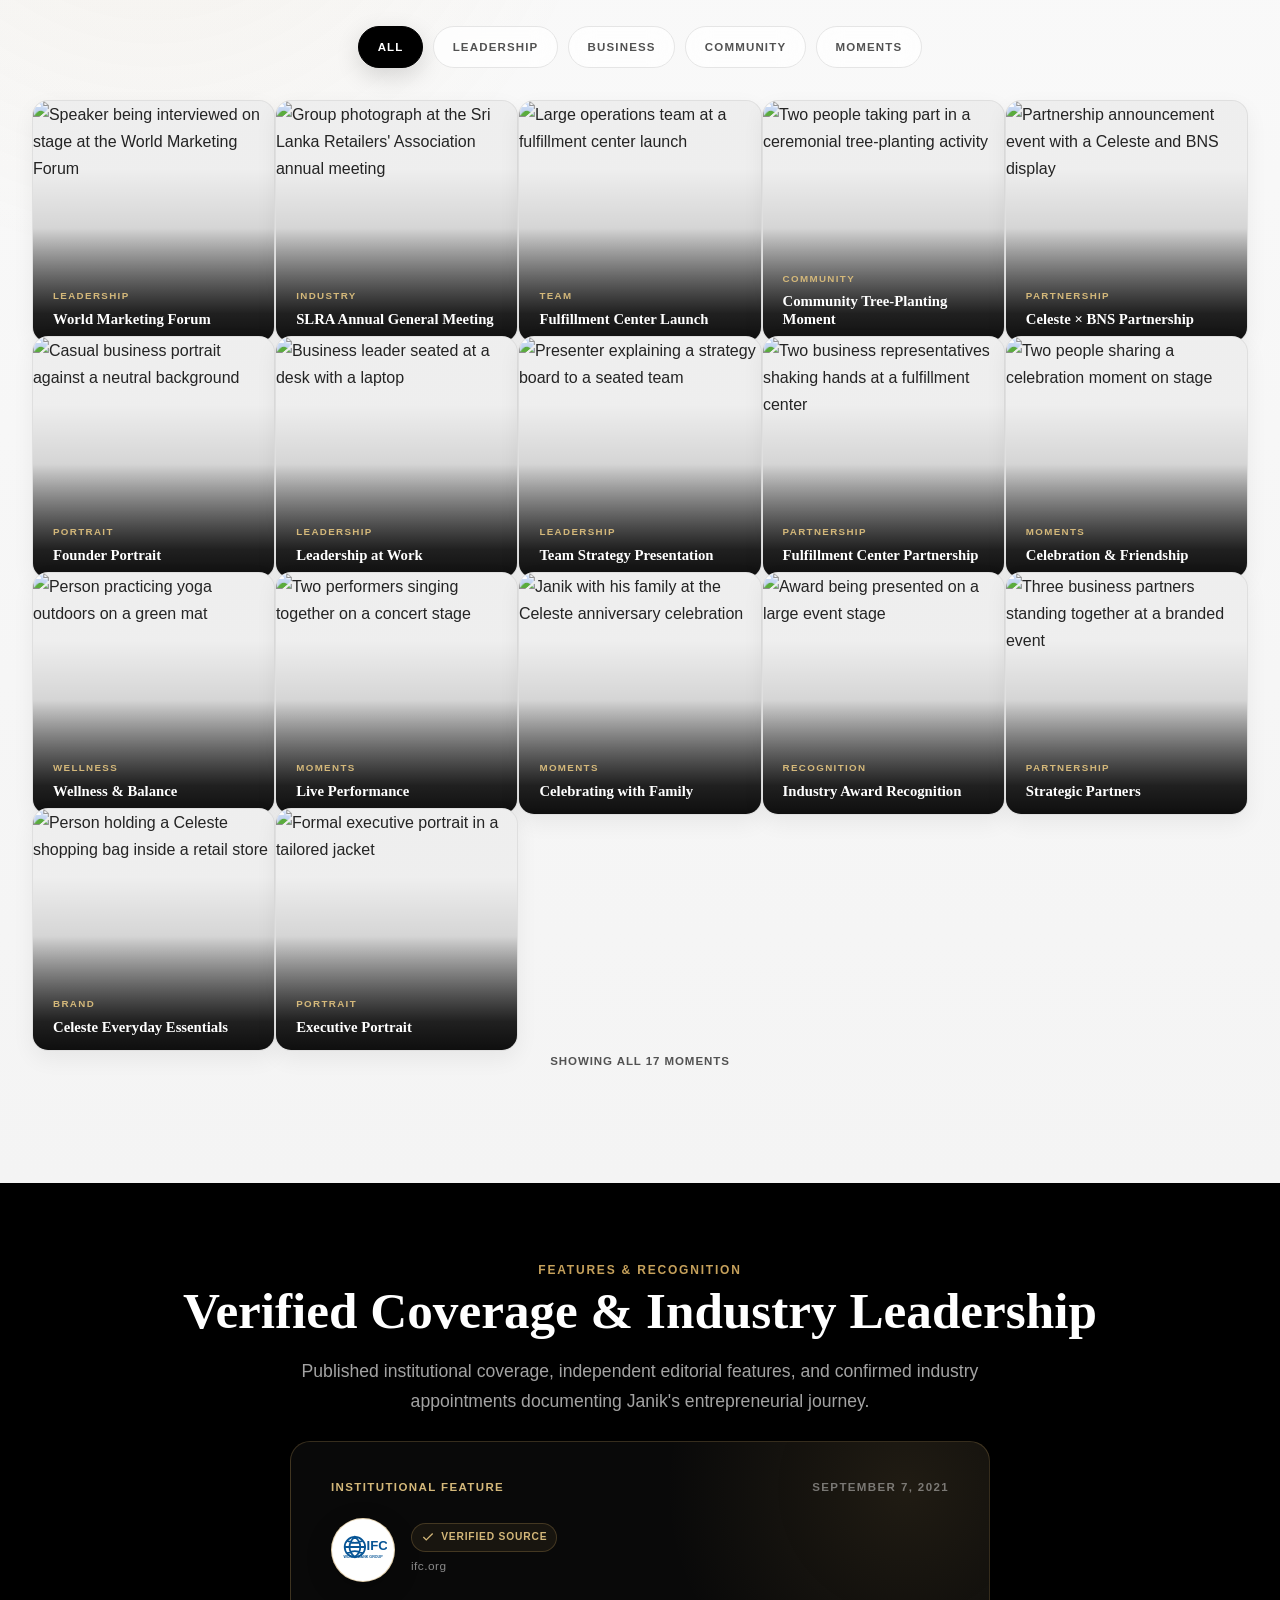
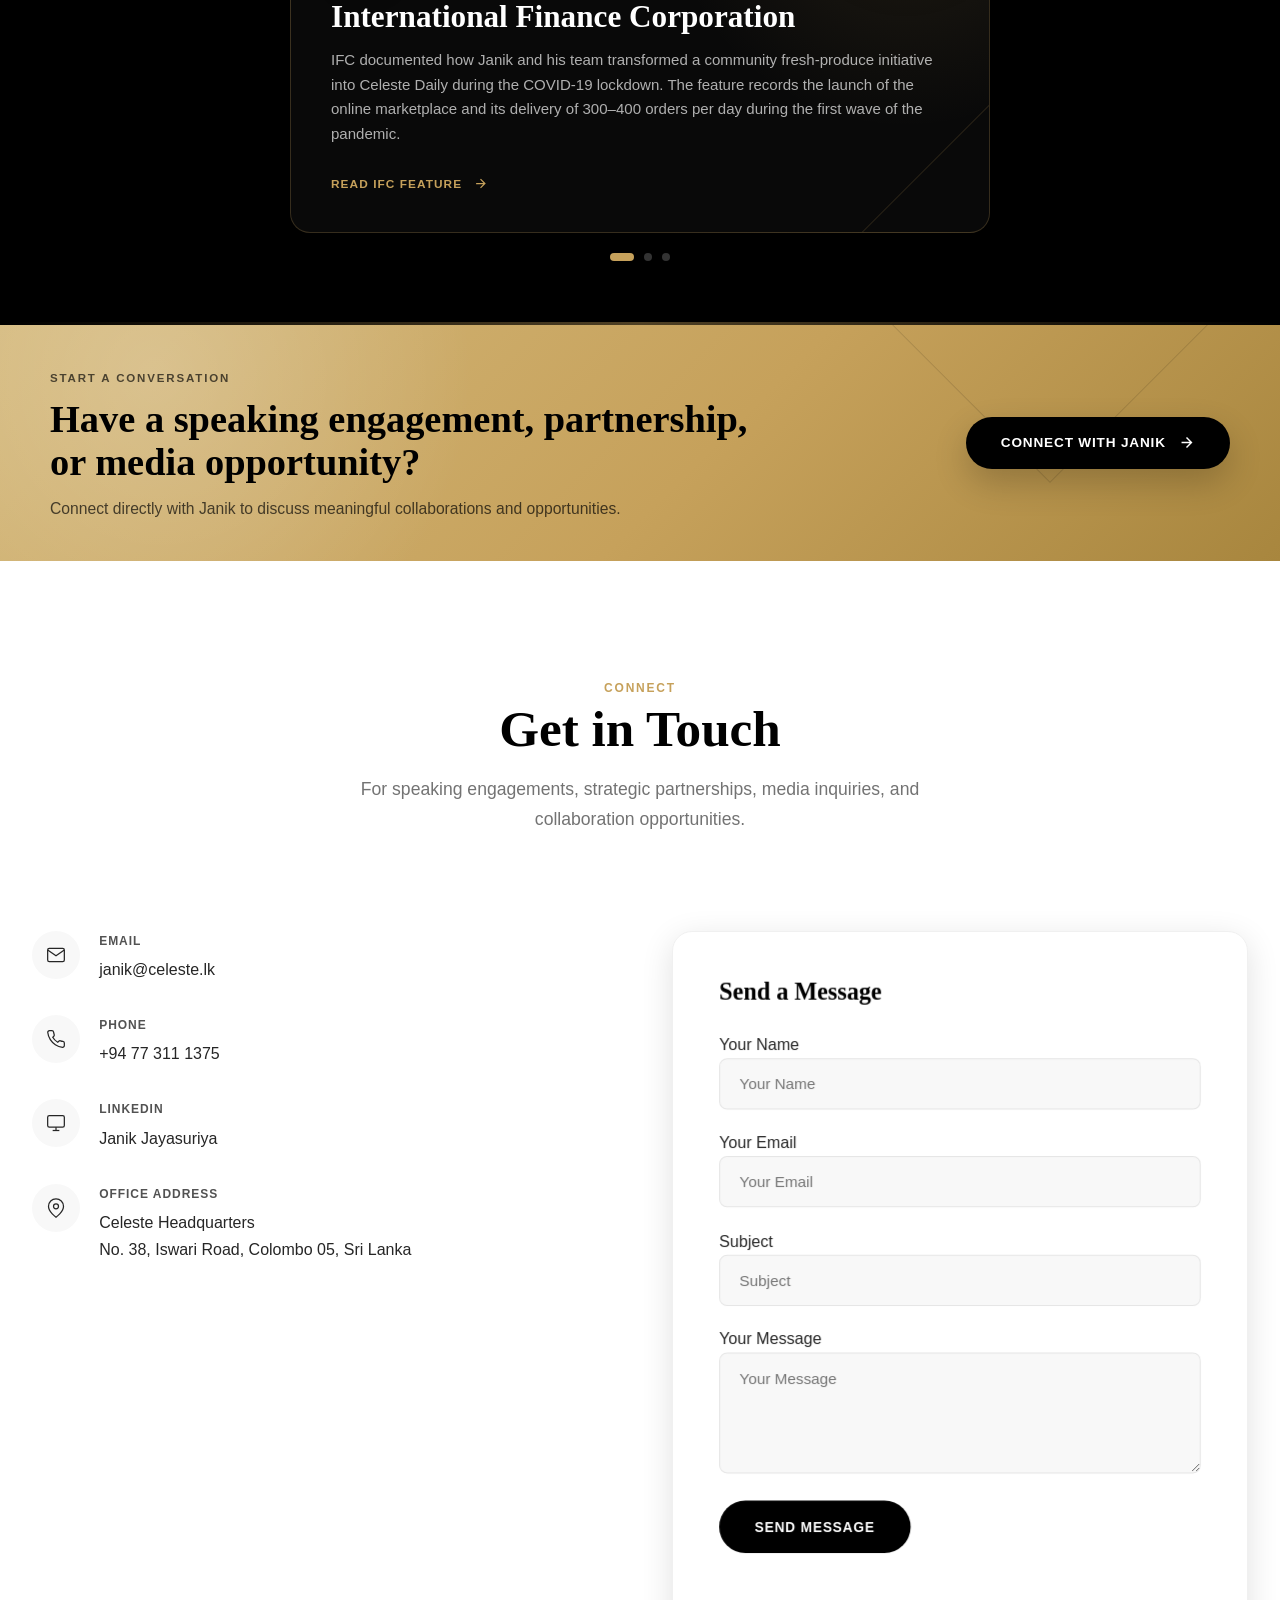
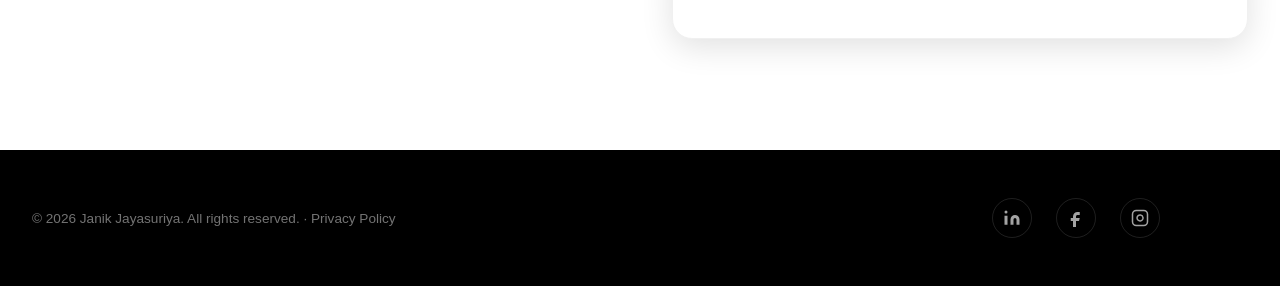
==== commit 9c250380: "Update index.html" ====
--- a/index.html
+++ b/index.html
@@ -3,10 +3,16 @@
 <head>
   <meta charset="UTF-8">
   <meta name="viewport" content="width=device-width, initial-scale=1.0">
-  <meta name="description" content="Janik Jayasuriya - Founder & Managing Director of Celeste. Pioneering quick-commerce in Sri Lanka. Recognized by World Bank & IFC. Award-winning entrepreneur.">
+  <meta name="description" content="Janik Jayasuriya - Founder & Managing Director of Celeste, Sri Lanka's leading quick-commerce platform. Recognized by World Bank & IFC.">
   <meta name="keywords" content="Janik Jayasuriya, Celeste Daily, Quick Commerce Sri Lanka, Founder, Managing Director, Entrepreneur, Online Supermarket Colombo">
   <meta name="author" content="Janik Jayasuriya">
   <meta name="robots" content="index, follow">
+
+  <!-- Content-Security-Policy: scoped to the domains this page actually
+       uses — Google Fonts (styles+font files) and FormSubmit (contact
+       form). style-src allows 'unsafe-inline' only for the tiny <noscript>
+       fallback style block; script-src has no such allowance. -->
+  <meta http-equiv="Content-Security-Policy" content="default-src 'self'; script-src 'self'; style-src 'self' 'unsafe-inline' https://fonts.googleapis.com; font-src 'self' https://fonts.gstatic.com; img-src 'self'; media-src 'self'; connect-src 'self' https://formsubmit.co; form-action 'self' https://formsubmit.co; frame-ancestors 'self'; base-uri 'self'; object-src 'none'; upgrade-insecure-requests">
 
   <link rel="canonical" href="https://www.janikjayasuriya.lk/">
   <meta property="og:title" content="Janik Jayasuriya - Founder & Managing Director, Celeste">
@@ -216,19 +222,11 @@
           <div class="about-profile__frame" aria-hidden="true"></div>
 
           <div class="about-profile__image about-profile__image--primary">
-            <img
-              src="assets/images/janik-awards-main.jpg"
-              alt="Janik Jayasuriya with multiple business and marketing awards"
-              loading="lazy"
-              decoding="async">
+            <picture><source srcset="assets/images/janik-awards-main.webp" type="image/webp"><img alt="Janik Jayasuriya with multiple business and marketing awards" loading="lazy" decoding="async" src="assets/images/janik-awards-main.jpg" width="533" height="800"></picture>
           </div>
 
           <div class="about-profile__image about-profile__image--secondary">
-            <img
-              src="assets/images/janik-awards-secondary.jpg"
-              alt="Janik Jayasuriya holding two awards"
-              loading="lazy"
-              decoding="async">
+            <picture><source srcset="assets/images/janik-awards-secondary.webp" type="image/webp"><img alt="Janik Jayasuriya holding two awards" loading="lazy" decoding="async" src="assets/images/janik-awards-secondary.jpg" width="533" height="800"></picture>
           </div>
 
           <div class="about-profile__badge">
@@ -501,12 +499,7 @@
             </div>
           </div>
           <div class="journey-gallery__placeholder journey-gallery__placeholder--image">
-            <img
-              class="journey-gallery__image"
-              src="assets/images/people-behind-the-progress.jpg"
-              alt="Celeste team celebrating together at a company event"
-              loading="lazy"
-              decoding="async">
+            <picture><source srcset="assets/images/people-behind-the-progress.webp" type="image/webp"><img class="journey-gallery__image" src="assets/images/people-behind-the-progress.jpg" alt="Celeste team celebrating together at a company event" loading="lazy" decoding="async" width="1600" height="1067"></picture>
           </div>
         </article>
 
@@ -530,12 +523,7 @@
             </div>
           </div>
           <div class="journey-gallery__placeholder journey-gallery__placeholder--image journey-gallery__placeholder--portrait">
-            <img
-              class="journey-gallery__image journey-gallery__image--portrait"
-              src="assets/images/today-and-beyond.jpg"
-              alt="Janik Jayasuriya in an executive portrait representing leadership and future business growth"
-              loading="lazy"
-              decoding="async">
+            <picture><source srcset="assets/images/today-and-beyond.webp" type="image/webp"><img class="journey-gallery__image journey-gallery__image--portrait" alt="Janik Jayasuriya in an executive portrait representing leadership and future business growth" loading="lazy" decoding="async" src="assets/images/today-and-beyond.jpg" width="853" height="1280"></picture>
           </div>
         </article>
       </div>
@@ -704,7 +692,7 @@
 
       <div class="gallery" id="gallery-grid" aria-live="polite">
         <article class="gallery__item reveal" data-category="leadership" data-title="World Marketing Forum" data-description="A leadership conversation on an international marketing stage.">
-          <img src="assets/images/gallery/world-marketing-forum.jpg" alt="Speaker being interviewed on stage at the World Marketing Forum" loading="lazy" decoding="async">
+          <picture><source srcset="assets/images/gallery/world-marketing-forum.webp" type="image/webp"><img alt="Speaker being interviewed on stage at the World Marketing Forum" loading="lazy" decoding="async" src="assets/images/gallery/world-marketing-forum.jpg" width="1400" height="933"></picture>
           <div class="gallery__overlay">
             <span class="gallery__category">Leadership</span>
             <h3 class="gallery__caption">World Marketing Forum</h3>
@@ -713,7 +701,7 @@
         </article>
 
         <article class="gallery__item reveal reveal--delay-1" data-category="business" data-title="SLRA Annual General Meeting" data-description="Industry leaders gathered at the Sri Lanka Retailers' Association annual meeting.">
-          <img src="assets/images/gallery/slra-annual-general-meeting.jpg" alt="Group photograph at the Sri Lanka Retailers' Association annual meeting" loading="lazy" decoding="async">
+          <picture><source srcset="assets/images/gallery/slra-annual-general-meeting.webp" type="image/webp"><img alt="Group photograph at the Sri Lanka Retailers' Association annual meeting" loading="lazy" decoding="async" src="assets/images/gallery/slra-annual-general-meeting.jpg" width="1400" height="1242"></picture>
           <div class="gallery__overlay">
             <span class="gallery__category">Industry</span>
             <h3 class="gallery__caption">SLRA Annual General Meeting</h3>
@@ -722,7 +710,7 @@
         </article>
 
         <article class="gallery__item reveal reveal--delay-2" data-category="business" data-title="Fulfillment Center Launch" data-description="The Celeste operations team gathered for the Pannipitiya Fulfillment Center launch.">
-          <img src="assets/images/gallery/fulfillment-center-launch.jpg" alt="Large operations team at a fulfillment center launch" loading="lazy" decoding="async">
+          <picture><source srcset="assets/images/gallery/fulfillment-center-launch.webp" type="image/webp"><img alt="Large operations team at a fulfillment center launch" loading="lazy" decoding="async" src="assets/images/gallery/fulfillment-center-launch.jpg" width="1400" height="933"></picture>
           <div class="gallery__overlay">
             <span class="gallery__category">Team</span>
             <h3 class="gallery__caption">Fulfillment Center Launch</h3>
@@ -731,7 +719,7 @@
         </article>
 
         <article class="gallery__item reveal reveal--delay-3" data-category="community" data-title="Community Tree-Planting Moment" data-description="A community-focused ceremonial tree-planting activity.">
-          <img src="assets/images/gallery/community-tree-planting.jpg" alt="Two people taking part in a ceremonial tree-planting activity" loading="lazy" decoding="async">
+          <picture><source srcset="assets/images/gallery/community-tree-planting.webp" type="image/webp"><img alt="Two people taking part in a ceremonial tree-planting activity" loading="lazy" decoding="async" src="assets/images/gallery/community-tree-planting.jpg" width="1400" height="935"></picture>
           <div class="gallery__overlay">
             <span class="gallery__category">Community</span>
             <h3 class="gallery__caption">Community Tree-Planting Moment</h3>
@@ -740,7 +728,7 @@
         </article>
 
         <article class="gallery__item reveal" data-category="business" data-title="Celeste × BNS Partnership" data-description="A business and endorsement partnership announcement.">
-          <img src="assets/images/gallery/celeste-bns-partnership.jpg" alt="Partnership announcement event with a Celeste and BNS display" loading="lazy" decoding="async">
+          <picture><source srcset="assets/images/gallery/celeste-bns-partnership.webp" type="image/webp"><img alt="Partnership announcement event with a Celeste and BNS display" loading="lazy" decoding="async" src="assets/images/gallery/celeste-bns-partnership.jpg" width="853" height="568"></picture>
           <div class="gallery__overlay">
             <span class="gallery__category">Partnership</span>
             <h3 class="gallery__caption">Celeste × BNS Partnership</h3>
@@ -749,7 +737,7 @@
         </article>
 
         <article class="gallery__item reveal reveal--delay-1" data-category="leadership" data-title="Founder Portrait" data-description="A relaxed portrait reflecting energy and approachability.">
-          <img src="assets/images/gallery/founder-portrait-casual.jpg" alt="Casual business portrait against a neutral background" loading="lazy" decoding="async">
+          <picture><source srcset="assets/images/gallery/founder-portrait-casual.webp" type="image/webp"><img alt="Casual business portrait against a neutral background" loading="lazy" decoding="async" src="assets/images/gallery/founder-portrait-casual.jpg" width="1400" height="933"></picture>
           <div class="gallery__overlay">
             <span class="gallery__category">Portrait</span>
             <h3 class="gallery__caption">Founder Portrait</h3>
@@ -758,7 +746,7 @@
         </article>
 
         <article class="gallery__item reveal reveal--delay-2" data-category="leadership" data-title="Leadership at Work" data-description="A candid office moment focused on day-to-day leadership.">
-          <img src="assets/images/gallery/leadership-at-work.jpg" alt="Business leader seated at a desk with a laptop" loading="lazy" decoding="async">
+          <picture><source srcset="assets/images/gallery/leadership-at-work.webp" type="image/webp"><img alt="Business leader seated at a desk with a laptop" loading="lazy" decoding="async" src="assets/images/gallery/leadership-at-work.jpg" width="1400" height="933"></picture>
           <div class="gallery__overlay">
             <span class="gallery__category">Leadership</span>
             <h3 class="gallery__caption">Leadership at Work</h3>
@@ -767,7 +755,7 @@
         </article>
 
         <article class="gallery__item reveal reveal--delay-3" data-category="leadership" data-title="Team Strategy Presentation" data-description="Sharing ideas and strategy during an internal presentation.">
-          <img src="assets/images/gallery/team-strategy-presentation.jpg" alt="Presenter explaining a strategy board to a seated team" loading="lazy" decoding="async">
+          <picture><source srcset="assets/images/gallery/team-strategy-presentation.webp" type="image/webp"><img alt="Presenter explaining a strategy board to a seated team" loading="lazy" decoding="async" src="assets/images/gallery/team-strategy-presentation.jpg" width="1400" height="933"></picture>
           <div class="gallery__overlay">
             <span class="gallery__category">Leadership</span>
             <h3 class="gallery__caption">Team Strategy Presentation</h3>
@@ -776,7 +764,7 @@
         </article>
 
         <article class="gallery__item reveal" data-category="business" data-title="Fulfillment Center Partnership" data-description="A partnership moment at a Celeste fulfillment center.">
-          <img src="assets/images/gallery/fulfillment-center-partnership.jpg" alt="Two business representatives shaking hands at a fulfillment center" loading="lazy" decoding="async">
+          <picture><source srcset="assets/images/gallery/fulfillment-center-partnership.webp" type="image/webp"><img alt="Two business representatives shaking hands at a fulfillment center" loading="lazy" decoding="async" src="assets/images/gallery/fulfillment-center-partnership.jpg" width="1400" height="1302"></picture>
           <div class="gallery__overlay">
             <span class="gallery__category">Partnership</span>
             <h3 class="gallery__caption">Fulfillment Center Partnership</h3>
@@ -785,7 +773,7 @@
         </article>
 
         <article class="gallery__item reveal reveal--delay-1" data-category="moments" data-title="Celebration &amp; Friendship" data-description="A warm celebration moment shared on stage.">
-          <img src="assets/images/gallery/celebration-moment.jpg" alt="Two people sharing a celebration moment on stage" loading="lazy" decoding="async">
+          <picture><source srcset="assets/images/gallery/celebration-moment.webp" type="image/webp"><img alt="Two people sharing a celebration moment on stage" loading="lazy" decoding="async" src="assets/images/gallery/celebration-moment.jpg" width="1400" height="1122"></picture>
           <div class="gallery__overlay">
             <span class="gallery__category">Moments</span>
             <h3 class="gallery__caption">Celebration &amp; Friendship</h3>
@@ -794,7 +782,7 @@
         </article>
 
         <article class="gallery__item reveal reveal--delay-2" data-category="moments" data-title="Wellness &amp; Balance" data-description="A quiet wellness moment away from the pace of business.">
-          <img src="assets/images/gallery/wellness-and-balance.jpg" alt="Person practicing yoga outdoors on a green mat" loading="lazy" decoding="async">
+          <picture><source srcset="assets/images/gallery/wellness-and-balance.webp" type="image/webp"><img alt="Person practicing yoga outdoors on a green mat" loading="lazy" decoding="async" src="assets/images/gallery/wellness-and-balance.jpg" width="764" height="764"></picture>
           <div class="gallery__overlay">
             <span class="gallery__category">Wellness</span>
             <h3 class="gallery__caption">Wellness &amp; Balance</h3>
@@ -803,7 +791,7 @@
         </article>
 
         <article class="gallery__item reveal reveal--delay-3" data-category="moments" data-title="Live Performance" data-description="A high-energy live music performance.">
-          <img src="assets/images/gallery/live-performance.jpg" alt="Two performers singing together on a concert stage" loading="lazy" decoding="async">
+          <picture><source srcset="assets/images/gallery/live-performance.webp" type="image/webp"><img alt="Two performers singing together on a concert stage" loading="lazy" decoding="async" src="assets/images/gallery/live-performance.jpg" width="1400" height="1116"></picture>
           <div class="gallery__overlay">
             <span class="gallery__category">Moments</span>
             <h3 class="gallery__caption">Live Performance</h3>
@@ -812,7 +800,7 @@
         </article>
 
         <article class="gallery__item reveal" data-category="moments" data-title="Celebrating with Family" data-description="Janik shares a special milestone with his family during the Celeste anniversary celebration.">
-          <img src="assets/images/gallery/celeste-anniversary.jpg" alt="Janik with his family at the Celeste anniversary celebration" loading="lazy" decoding="async">
+          <picture><source srcset="assets/images/gallery/celeste-anniversary.webp" type="image/webp"><img alt="Janik with his family at the Celeste anniversary celebration" loading="lazy" decoding="async" src="assets/images/gallery/celeste-anniversary.jpg" width="959" height="764"></picture>
           <div class="gallery__overlay">
             <span class="gallery__category">Moments</span>
             <h3 class="gallery__caption">Celebrating with Family</h3>
@@ -821,7 +809,7 @@
         </article>
 
         <article class="gallery__item reveal reveal--delay-1" data-category="business" data-title="Industry Award Recognition" data-description="Recognition presented on an industry stage.">
-          <img src="assets/images/gallery/industry-award-recognition.jpg" alt="Award being presented on a large event stage" loading="lazy" decoding="async">
+          <picture><source srcset="assets/images/gallery/industry-award-recognition.webp" type="image/webp"><img alt="Award being presented on a large event stage" loading="lazy" decoding="async" src="assets/images/gallery/industry-award-recognition.jpg" width="1067" height="711"></picture>
           <div class="gallery__overlay">
             <span class="gallery__category">Recognition</span>
             <h3 class="gallery__caption">Industry Award Recognition</h3>
@@ -830,7 +818,7 @@
         </article>
 
         <article class="gallery__item reveal reveal--delay-2" data-category="business" data-title="Strategic Partners" data-description="A partnership moment with industry collaborators.">
-          <img src="assets/images/gallery/strategic-partners.jpg" alt="Three business partners standing together at a branded event" loading="lazy" decoding="async">
+          <picture><source srcset="assets/images/gallery/strategic-partners.webp" type="image/webp"><img alt="Three business partners standing together at a branded event" loading="lazy" decoding="async" src="assets/images/gallery/strategic-partners.jpg" width="1400" height="1400"></picture>
           <div class="gallery__overlay">
             <span class="gallery__category">Partnership</span>
             <h3 class="gallery__caption">Strategic Partners</h3>
@@ -839,7 +827,7 @@
         </article>
 
         <article class="gallery__item reveal reveal--delay-3" data-category="business" data-title="Celeste Everyday Essentials" data-description="A brand moment inside a retail environment.">
-          <img src="assets/images/gallery/celeste-everyday-essentials.jpg" alt="Person holding a Celeste shopping bag inside a retail store" loading="lazy" decoding="async">
+          <picture><source srcset="assets/images/gallery/celeste-everyday-essentials.webp" type="image/webp"><img alt="Person holding a Celeste shopping bag inside a retail store" loading="lazy" decoding="async" src="assets/images/gallery/celeste-everyday-essentials.jpg" width="1400" height="1636"></picture>
           <div class="gallery__overlay">
             <span class="gallery__category">Brand</span>
             <h3 class="gallery__caption">Celeste Everyday Essentials</h3>
@@ -848,7 +836,7 @@
         </article>
 
         <article class="gallery__item reveal" data-category="leadership" data-title="Executive Portrait" data-description="A formal portrait representing confidence and leadership.">
-          <img src="assets/images/gallery/executive-portrait.jpg" alt="Formal executive portrait in a tailored jacket" loading="lazy" decoding="async">
+          <picture><source srcset="assets/images/gallery/executive-portrait.webp" type="image/webp"><img alt="Formal executive portrait in a tailored jacket" loading="lazy" decoding="async" src="assets/images/gallery/executive-portrait.jpg" width="1066" height="1332"></picture>
           <div class="gallery__overlay">
             <span class="gallery__category">Portrait</span>
             <h3 class="gallery__caption">Executive Portrait</h3>
@@ -1114,7 +1102,7 @@
                 <label class="visually-hidden" for="contact-message">Your Message</label>
                 <textarea id="contact-message" name="message" placeholder="Your Message" required maxlength="3000"></textarea>
               </div>
-              <button id="contact-submit" type="submit" class="btn-magnetic btn-magnetic--dark contact__submit" style="width:100%;">
+              <button id="contact-submit" type="submit" class="btn-magnetic btn-magnetic--dark contact__submit">
                 <span class="btn-magnetic__text contact__submit-label">Send Message</span>
                 <span class="contact__submit-spinner" aria-hidden="true"></span>
               </button>
@@ -1130,7 +1118,8 @@
   <footer class="footer">
     <div class="footer__container">
       <p class="footer__copy">
-        &copy; 2026 Janik Jayasuriya. All rights reserved.
+        &copy; 2026 Janik Jayasuriya. All rights reserved. &middot;
+        <a href="privacy-policy.html" class="footer__legal-link">Privacy Policy</a>
       </p>
       <div class="footer__social">
         <a href="https://lk.linkedin.com/in/janikjayasuriya" target="_blank" rel="noopener noreferrer" aria-label="Janik Jayasuriya on LinkedIn" title="LinkedIn">
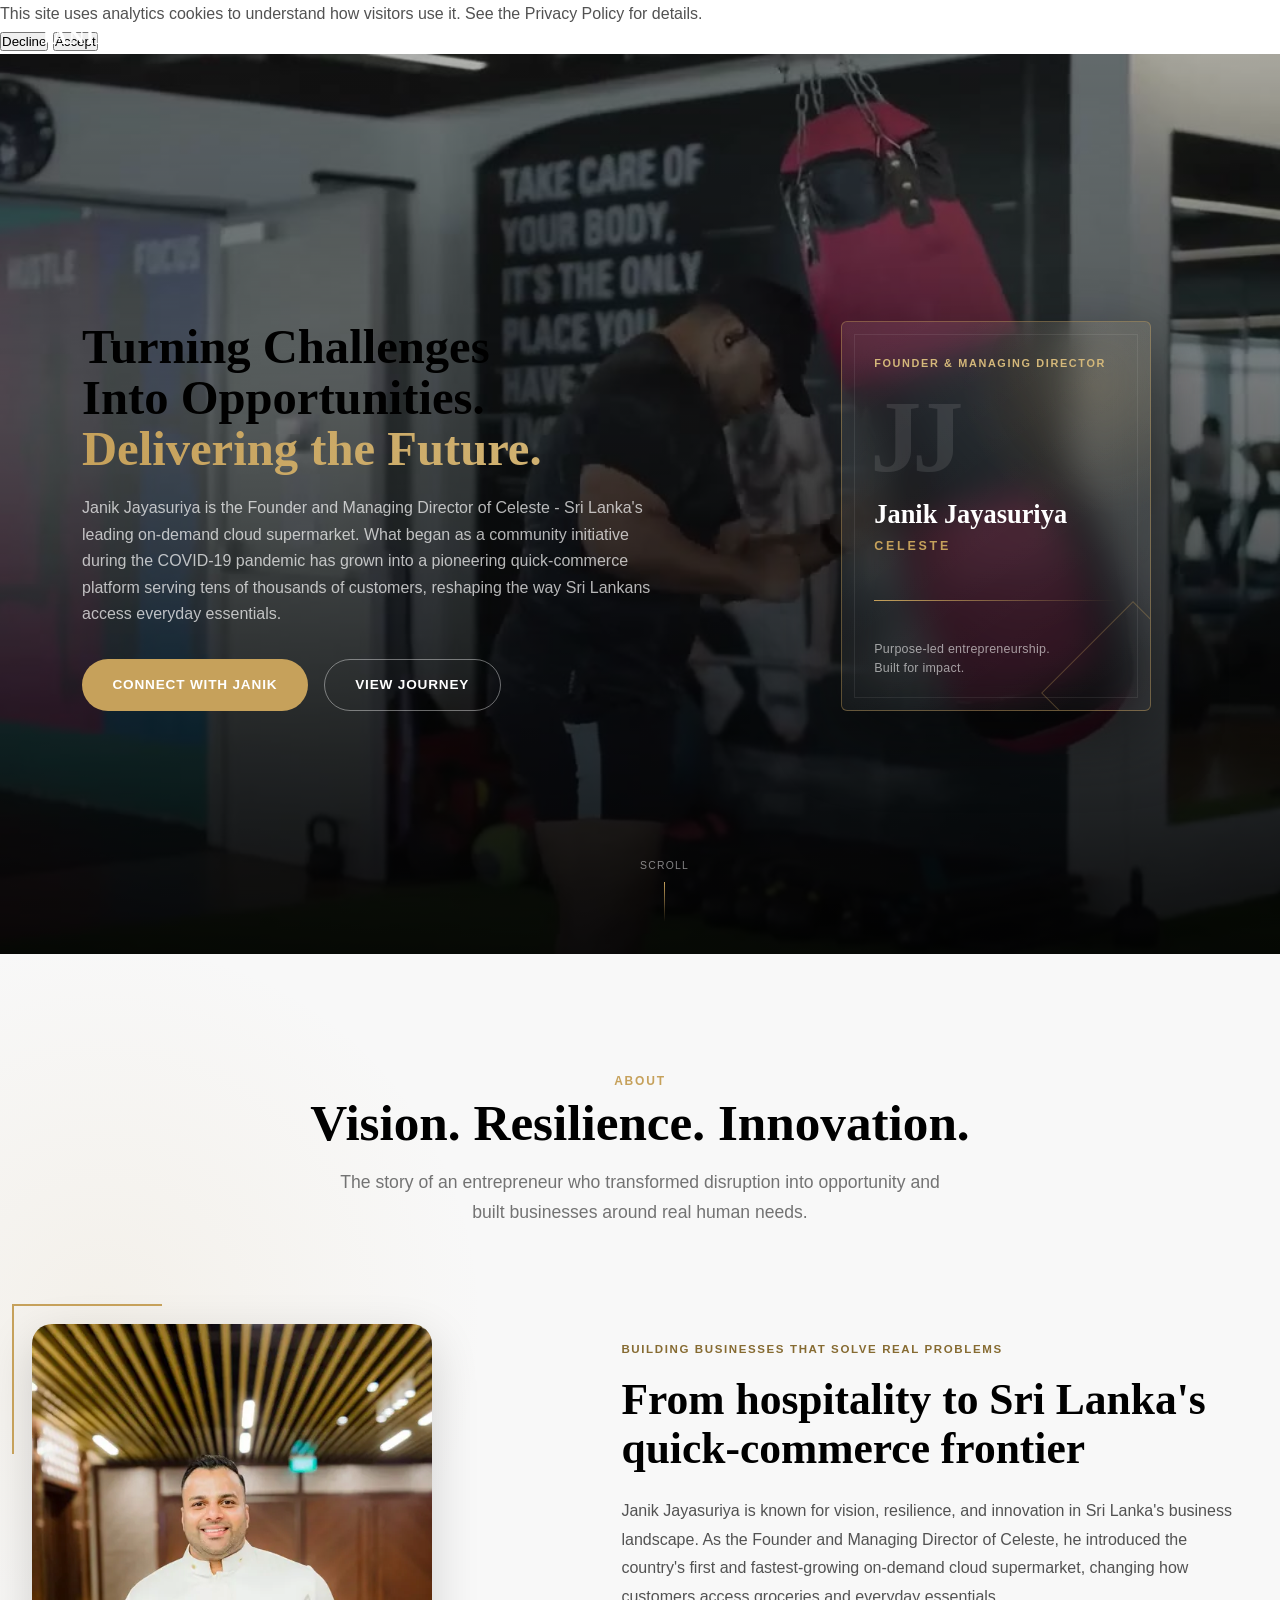
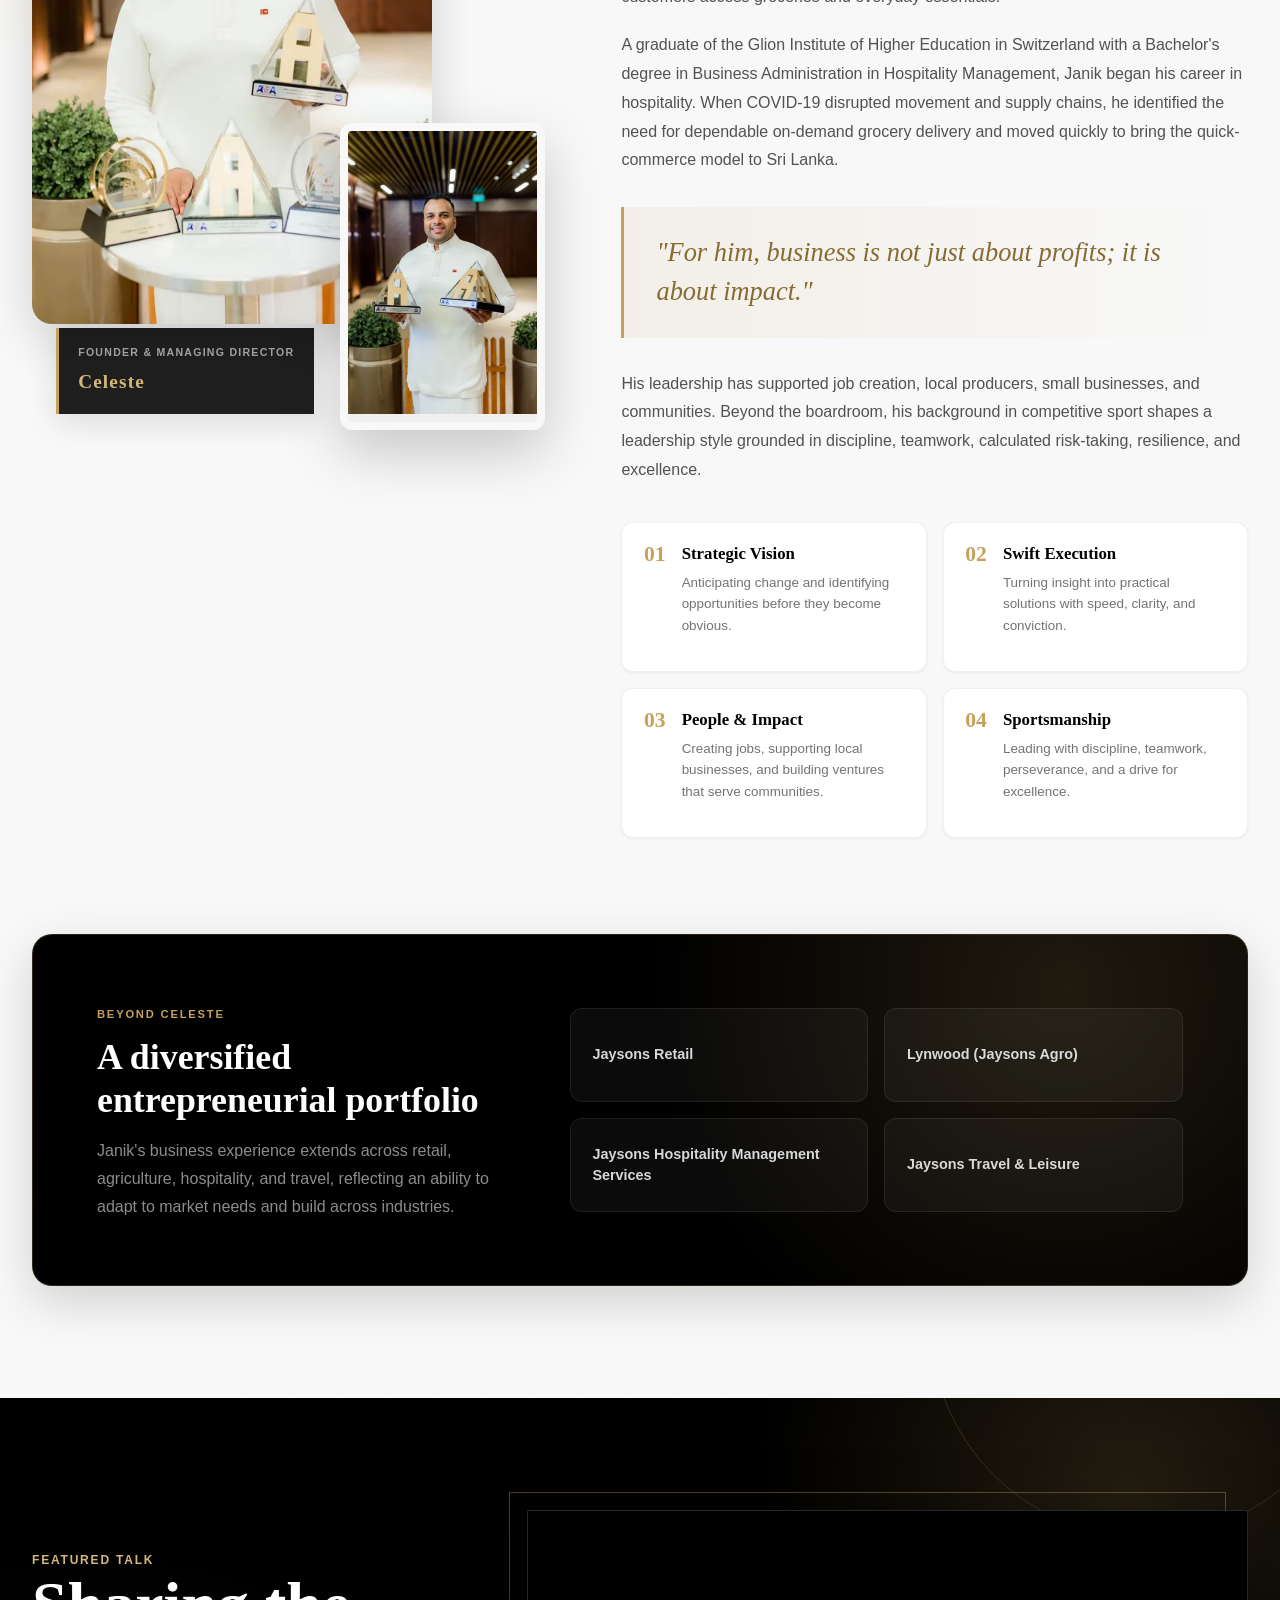
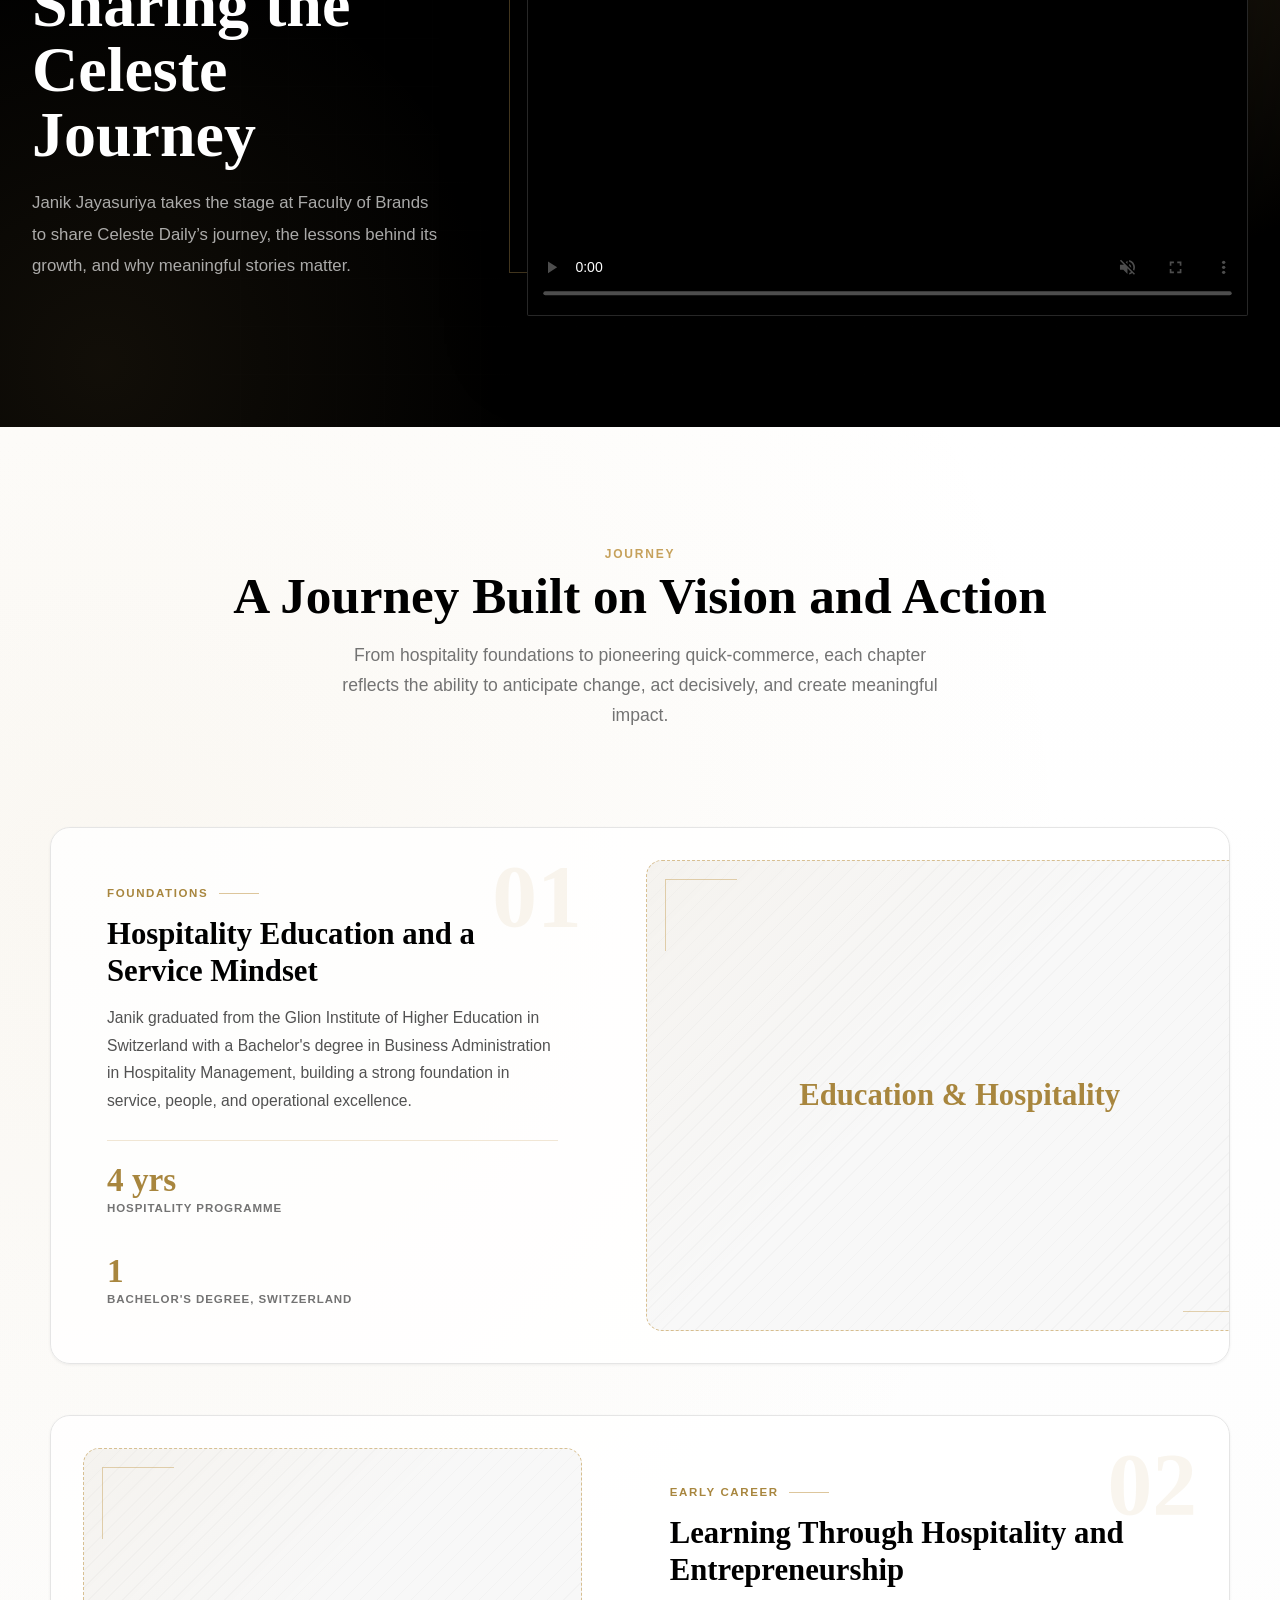
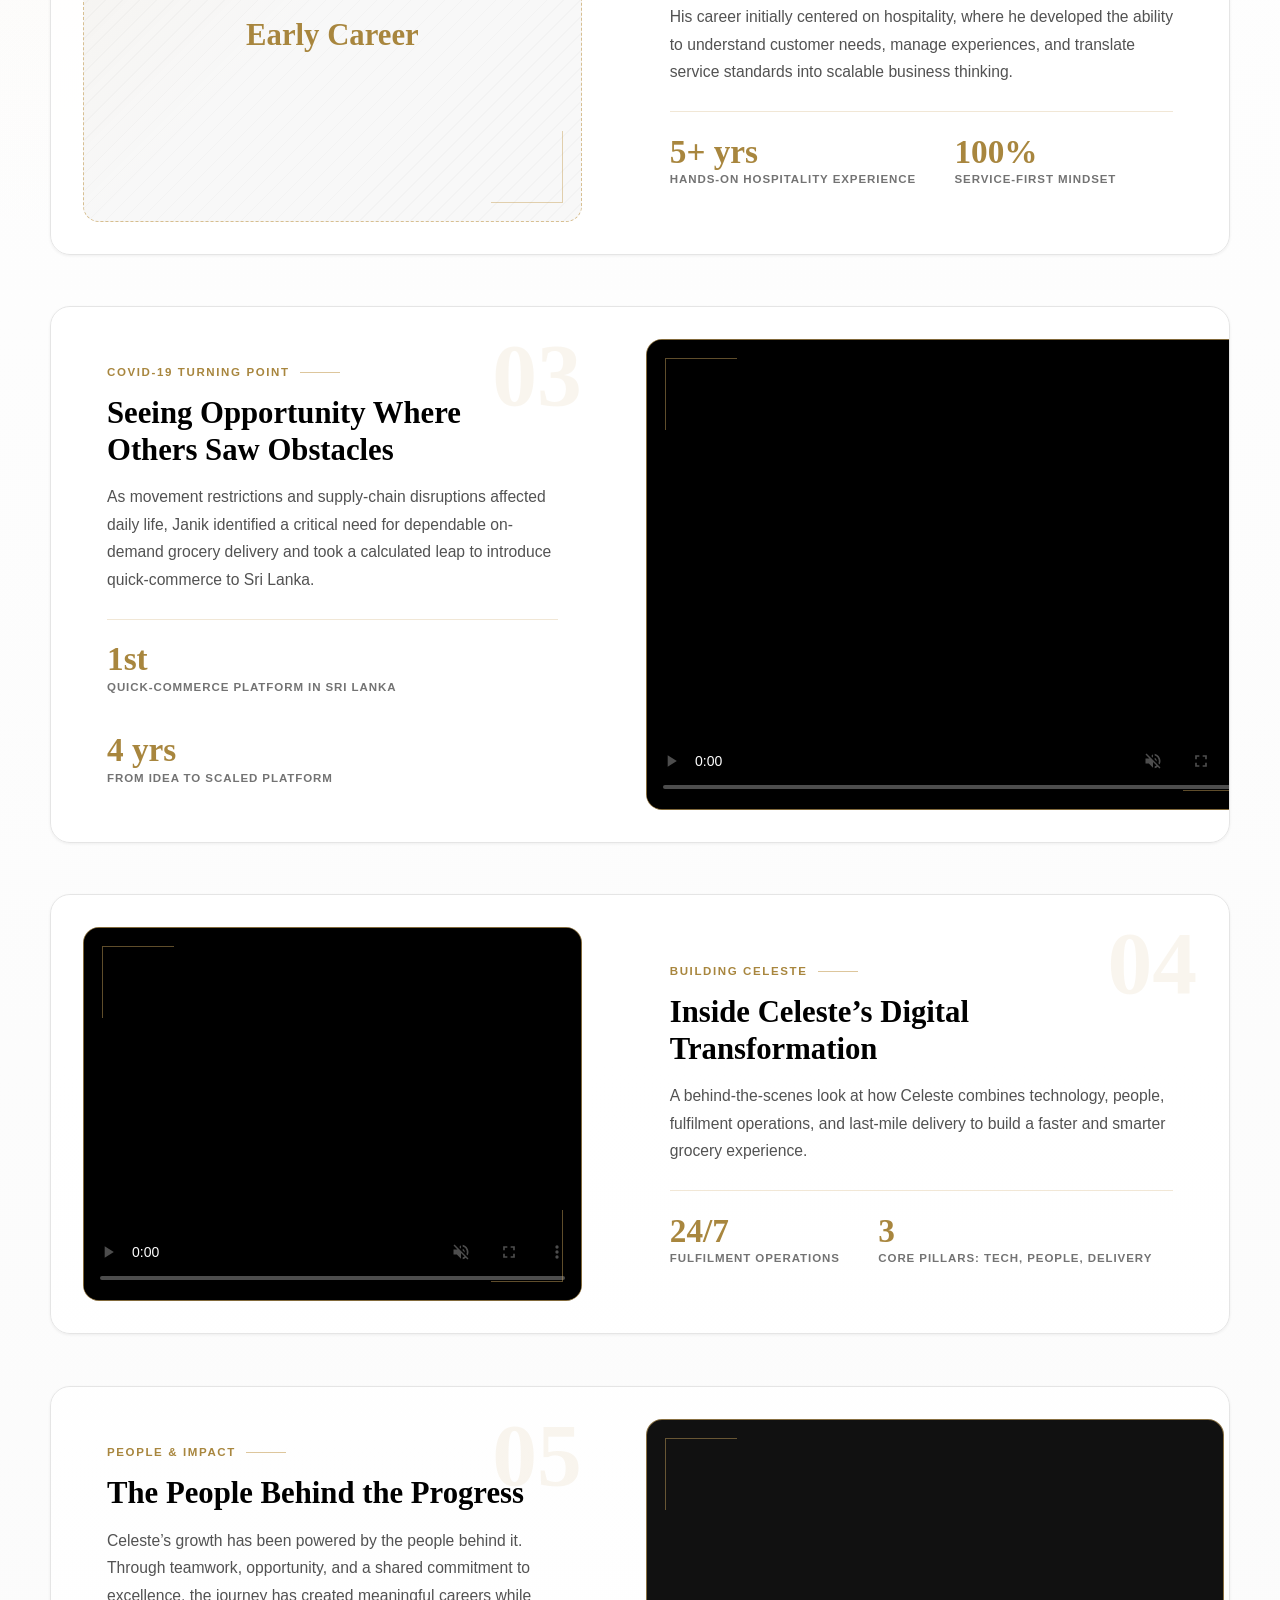
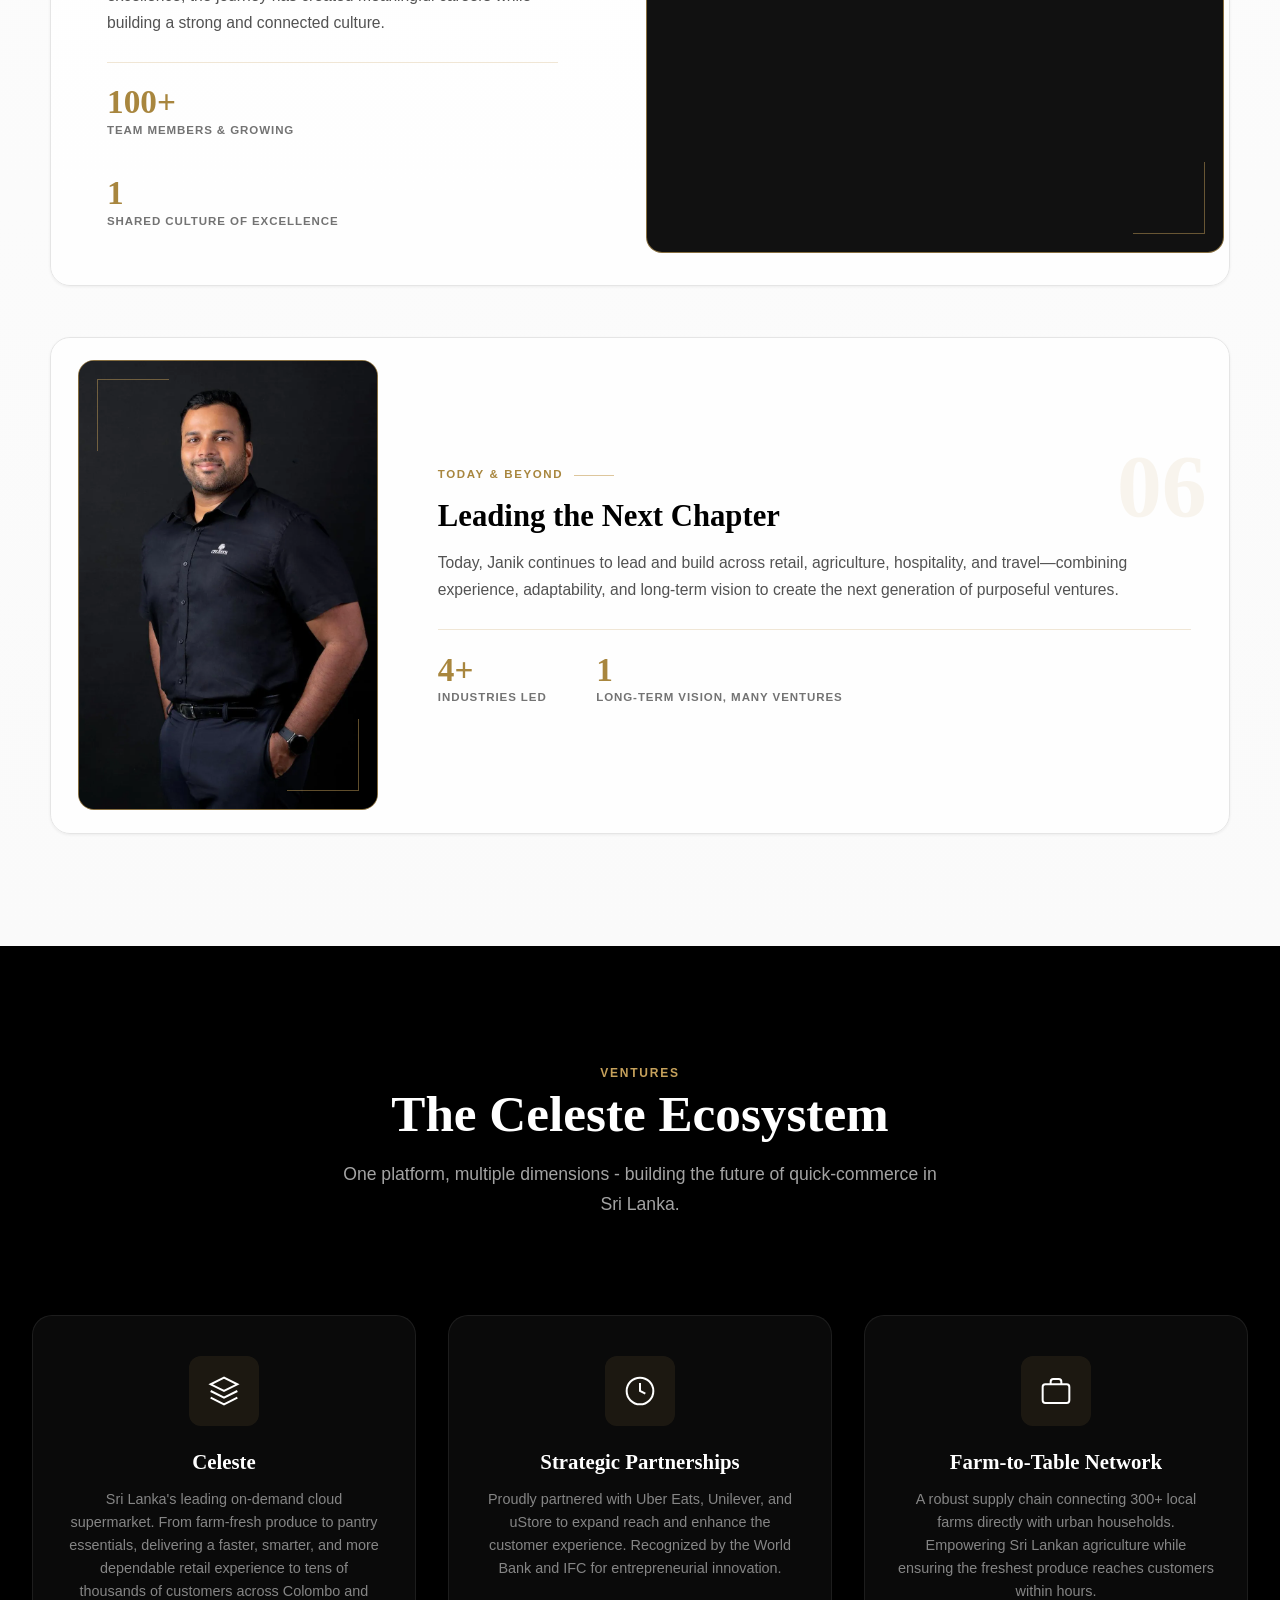
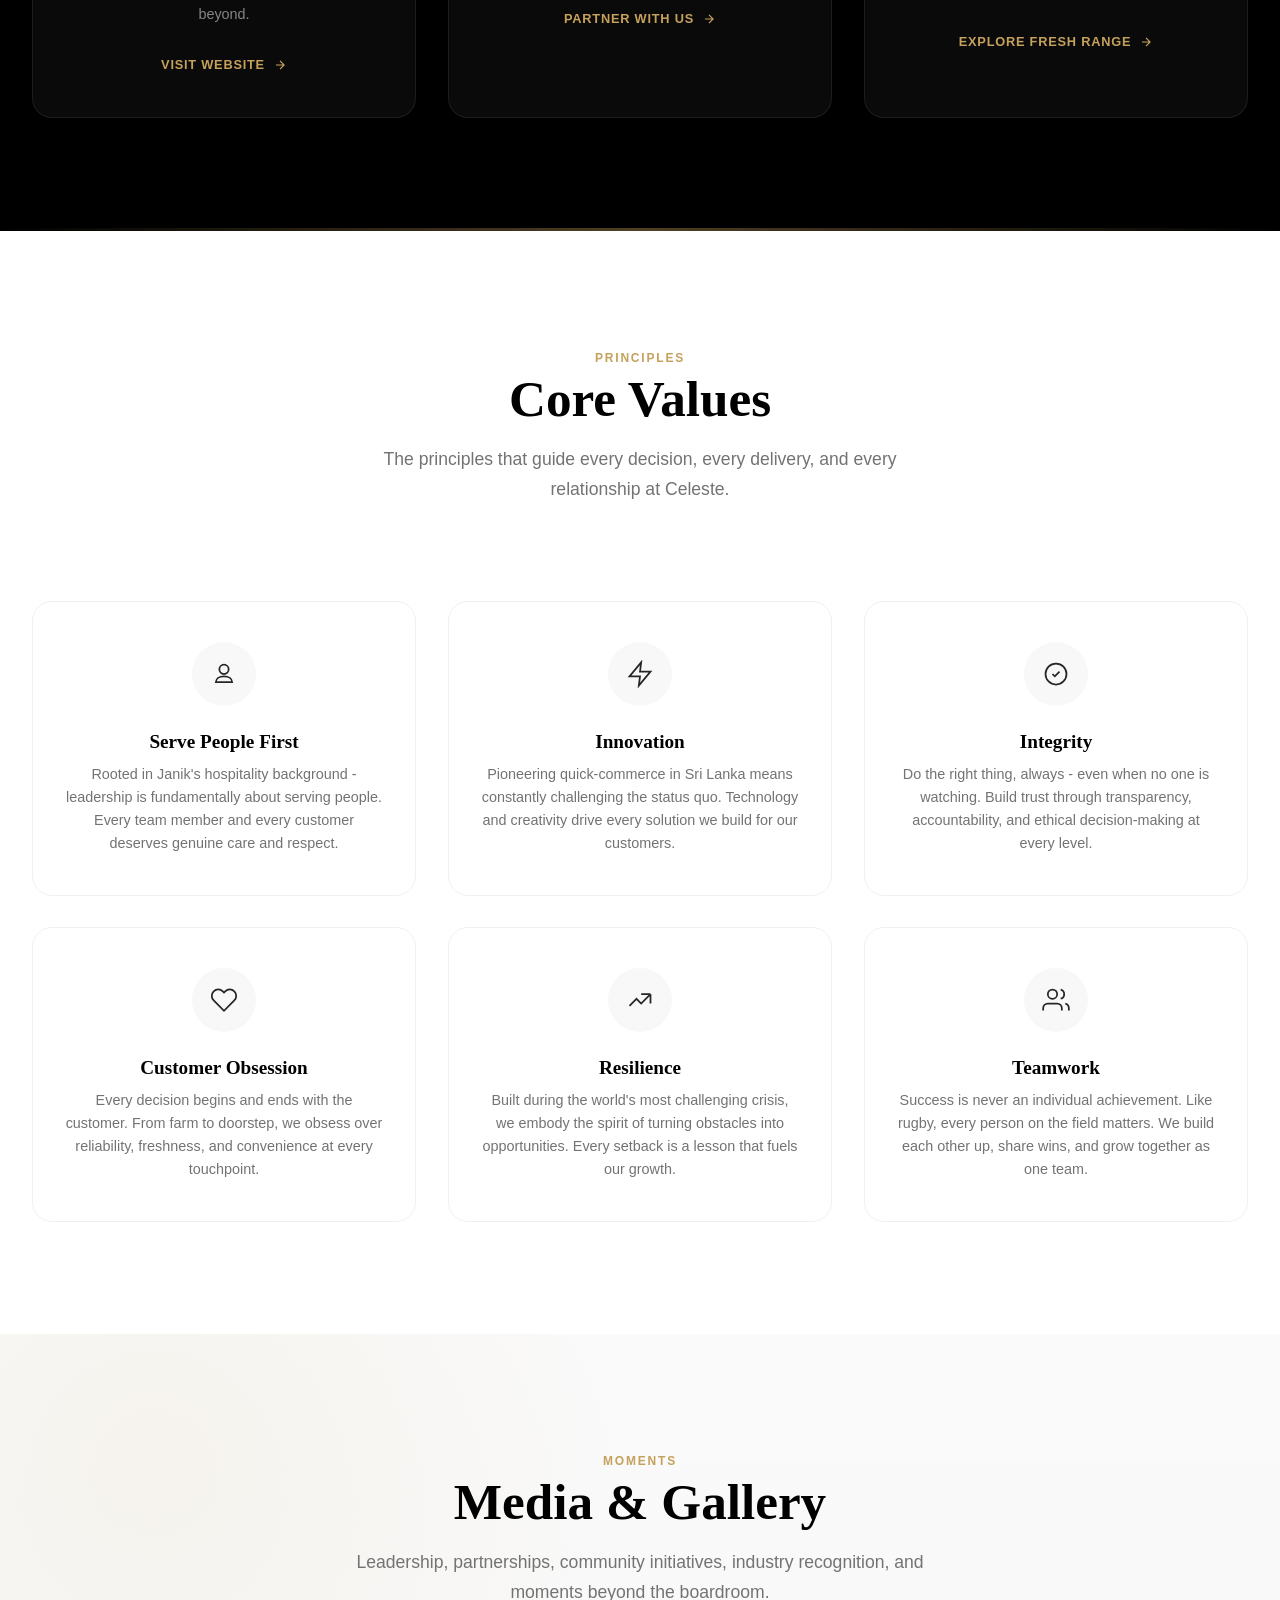
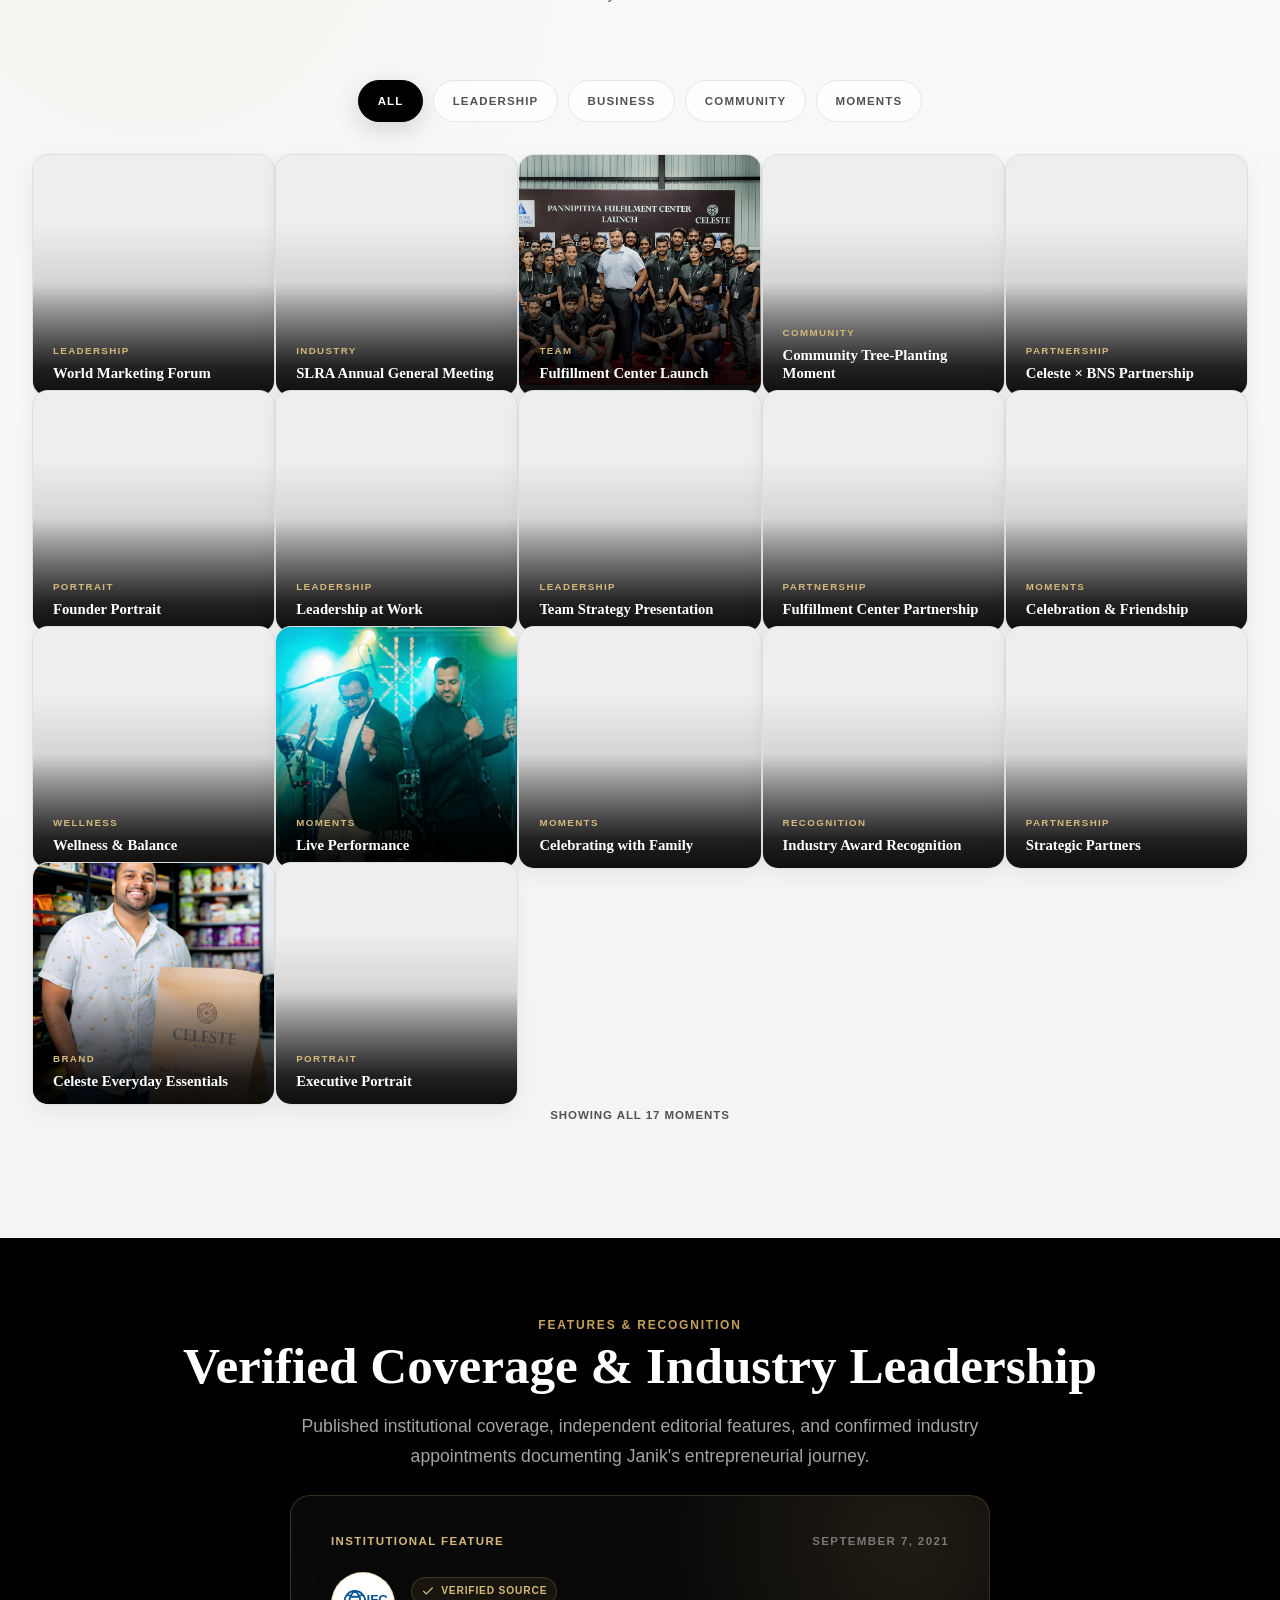
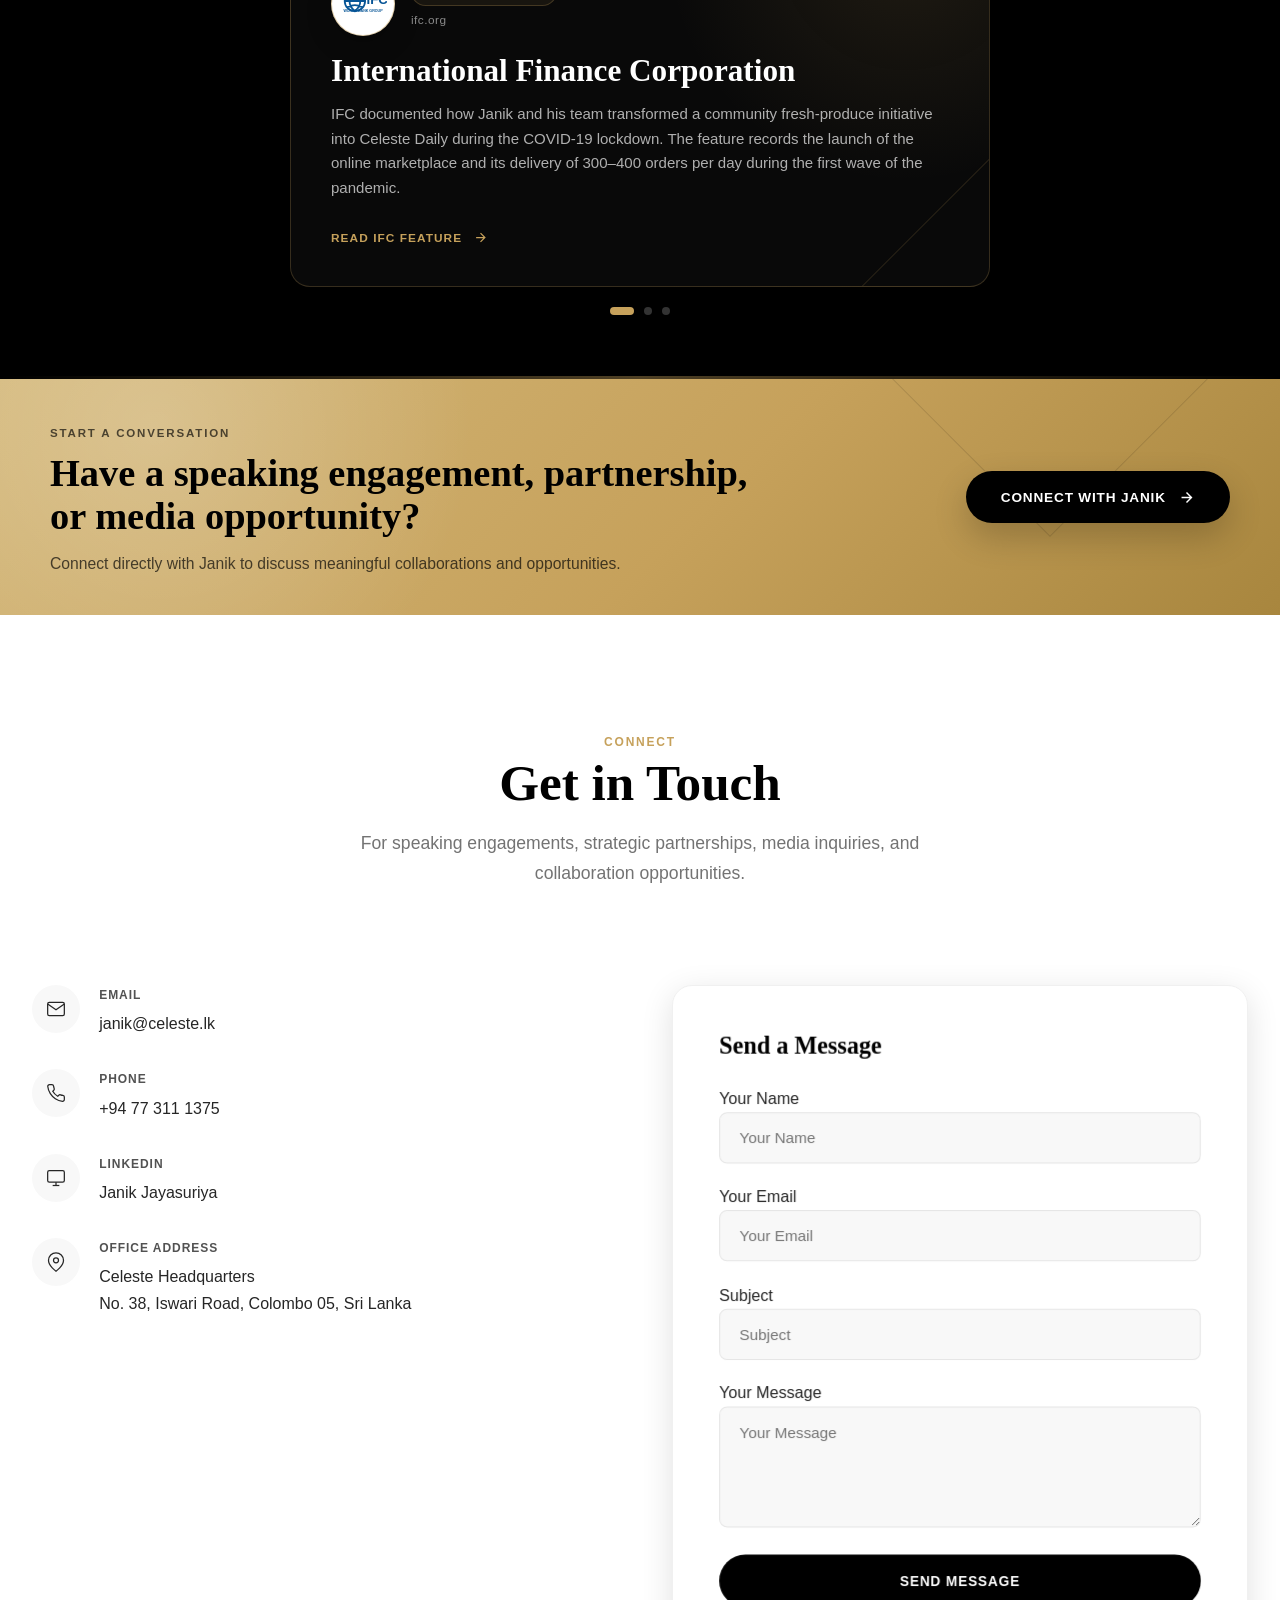
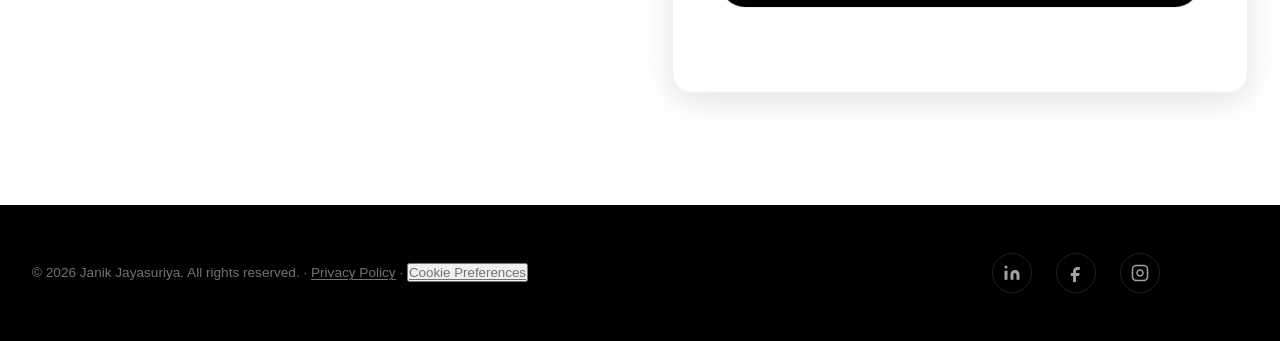
==== commit dffddf56: "Update index.html" ====
--- a/index.html
+++ b/index.html
@@ -12,7 +12,7 @@
        uses — Google Fonts (styles+font files) and FormSubmit (contact
        form). style-src allows 'unsafe-inline' only for the tiny <noscript>
        fallback style block; script-src has no such allowance. -->
-  <meta http-equiv="Content-Security-Policy" content="default-src 'self'; script-src 'self'; style-src 'self' 'unsafe-inline' https://fonts.googleapis.com; font-src 'self' https://fonts.gstatic.com; img-src 'self'; media-src 'self'; connect-src 'self' https://formsubmit.co; form-action 'self' https://formsubmit.co; frame-ancestors 'self'; base-uri 'self'; object-src 'none'; upgrade-insecure-requests">
+  <meta http-equiv="Content-Security-Policy" content="default-src 'self'; script-src 'self' https://www.googletagmanager.com; style-src 'self' 'unsafe-inline' https://fonts.googleapis.com; font-src 'self' https://fonts.gstatic.com; img-src 'self' https://www.google-analytics.com; media-src 'self'; connect-src 'self' https://formsubmit.co https://www.google-analytics.com https://*.google-analytics.com https://www.googletagmanager.com; form-action 'self' https://formsubmit.co; frame-ancestors 'self'; base-uri 'self'; object-src 'none'; upgrade-insecure-requests">
 
   <link rel="canonical" href="https://www.janikjayasuriya.lk/">
   <meta property="og:title" content="Janik Jayasuriya - Founder & Managing Director, Celeste">
@@ -42,6 +42,15 @@
   <!-- Google Fonts: loaded directly (not via CSS @import) so the browser can
        start fetching it immediately, using the preconnect hints above. -->
   <link rel="stylesheet" href="https://fonts.googleapis.com/css2?family=Playfair+Display:ital,wght@0,400;0,500;0,600;0,700;0,800;0,900;1,400;1,500;1,600;1,700&family=Inter:wght@300;400;500;600;700&display=swap">
+
+  <!--
+    Google Analytics 4 — REPLACE THE ID BELOW WITH YOUR OWN.
+    Get it from analytics.google.com: create a GA4 property for this
+    site, then Admin > Data Streams > (your web stream) > Measurement ID.
+    It looks like "G-XXXXXXXXXX". Analytics only loads after a visitor
+    clicks "Accept" on the cookie banner — see main.js for the logic.
+  -->
+  <script>window.GA_MEASUREMENT_ID = "G-C8ZLL73DG9";</script>
 
   <!-- Custom Styles -->
   <link rel="stylesheet" href="css/style.css">
@@ -128,6 +137,19 @@
     </div>
   </div>
 
+  <!-- Cookie Consent Banner (analytics only — no cookies are set before
+       a choice is made; see main.js and privacy-policy.html) -->
+  <div class="cookie-banner" id="cookie-banner" role="region" aria-label="Cookie consent" hidden>
+    <p class="cookie-banner__text">
+      This site uses analytics cookies to understand how visitors use it. See the
+      <a href="privacy-policy.html">Privacy Policy</a> for details.
+    </p>
+    <div class="cookie-banner__actions">
+      <button type="button" class="cookie-banner__decline" id="cookie-decline">Decline</button>
+      <button type="button" class="cookie-banner__accept" id="cookie-accept">Accept</button>
+    </div>
+  </div>
+
 
   <!-- Floating Particles -->
   <div class="particles" id="particles" aria-hidden="true"></div>
@@ -1119,7 +1141,8 @@
     <div class="footer__container">
       <p class="footer__copy">
         &copy; 2026 Janik Jayasuriya. All rights reserved. &middot;
-        <a href="privacy-policy.html" class="footer__legal-link">Privacy Policy</a>
+        <a href="privacy-policy.html" class="footer__legal-link">Privacy Policy</a> &middot;
+        <button type="button" class="footer__legal-link footer__legal-button" onclick="window.showCookiePreferences && window.showCookiePreferences()">Cookie Preferences</button>
       </p>
       <div class="footer__social">
         <a href="https://lk.linkedin.com/in/janikjayasuriya" target="_blank" rel="noopener noreferrer" aria-label="Janik Jayasuriya on LinkedIn" title="LinkedIn">
--- a/css/style.css
+++ b/css/style.css
@@ -142,6 +142,9 @@
   height: auto;
   display: block;
 }
+picture {
+  display: block;
+}
 
 /* ── Cinematic Loader ── */
 .loader {
@@ -651,6 +654,12 @@
   text-transform: uppercase;
   color: var(--color-gold);
   transition: gap var(--transition-smooth);
+  /* Sits above .company-card::before's decorative overlay so the link
+     stays clickable (see the ::before / > * rules further down). */
+  position: relative;
+  z-index: 5;
+  pointer-events: auto;
+  cursor: pointer;
 }
 .company-card__link:hover {
   gap: 0.8rem;
@@ -1088,6 +1097,14 @@
 .footer__copy {
   font-size: 0.85rem;
   color: var(--color-gray-500);
+}
+.footer__legal-link {
+  color: inherit;
+  text-decoration: underline;
+  text-underline-offset: 2px;
+}
+.footer__legal-link:hover {
+  color: var(--color-gold);
 }
 .footer__social {
   display: flex;
@@ -2025,13 +2042,6 @@
 .company-card > * {
   position: relative;
   z-index: 1;
-}
-
-.company-card__link {
-  position: relative;
-  z-index: 5;
-  pointer-events: auto;
-  cursor: pointer;
 }
 
 @media (max-width: 1024px) {
@@ -3437,6 +3447,7 @@
 .contact__submit {
   gap: 0.65rem;
   min-height: 52px;
+  width: 100%;
 }
 
 .contact__submit:disabled {
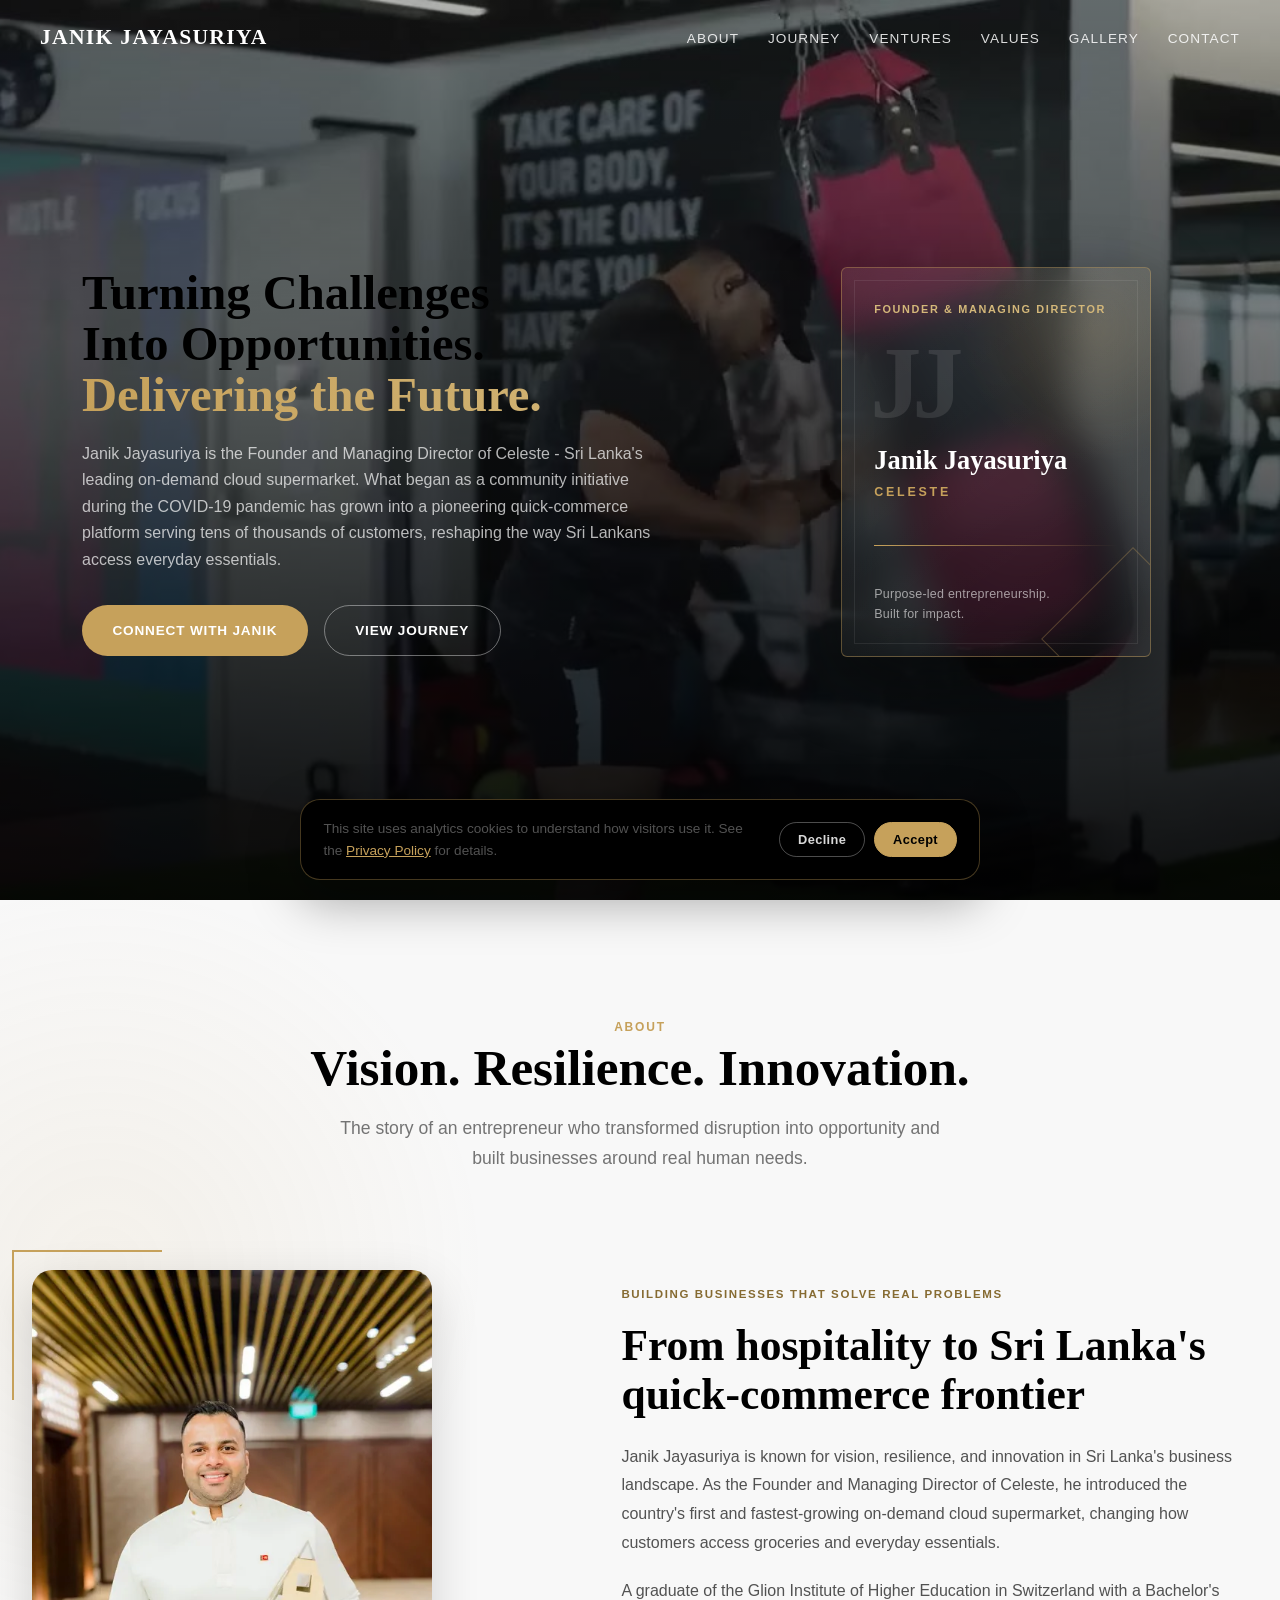
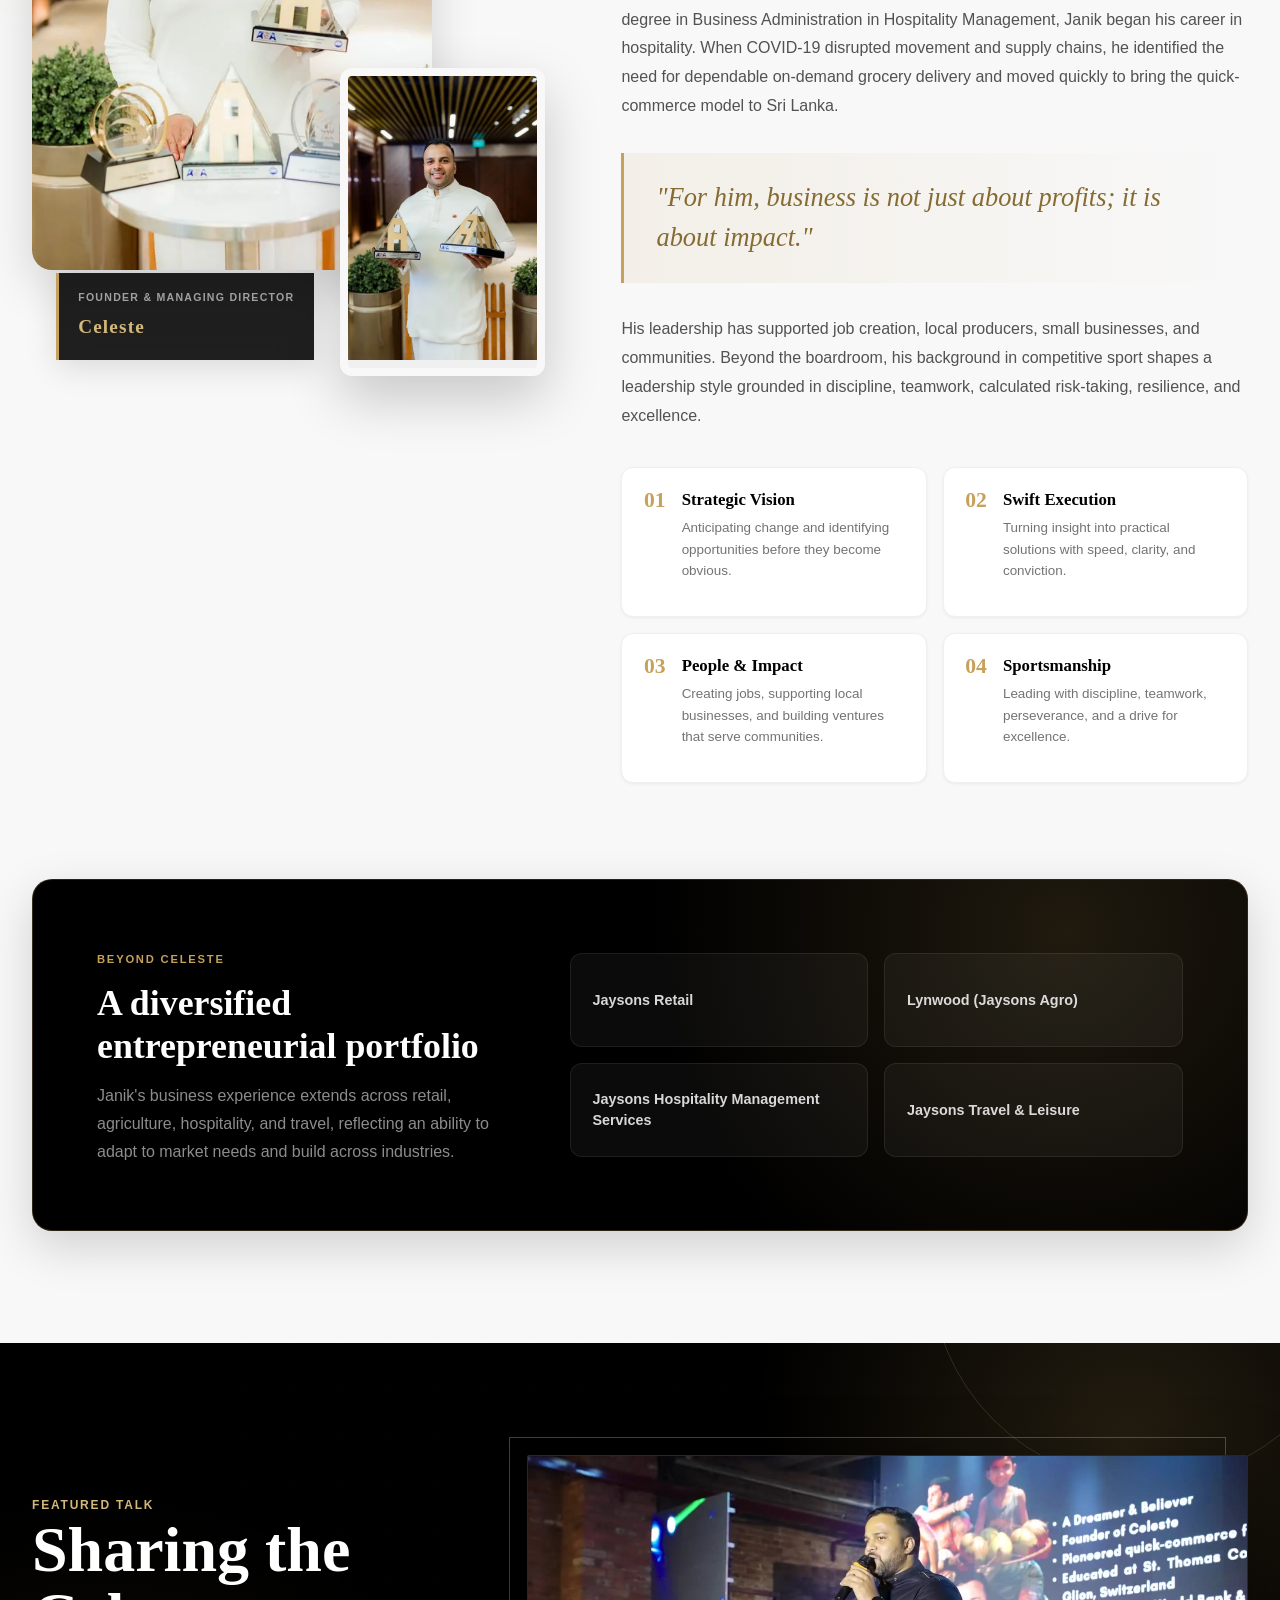
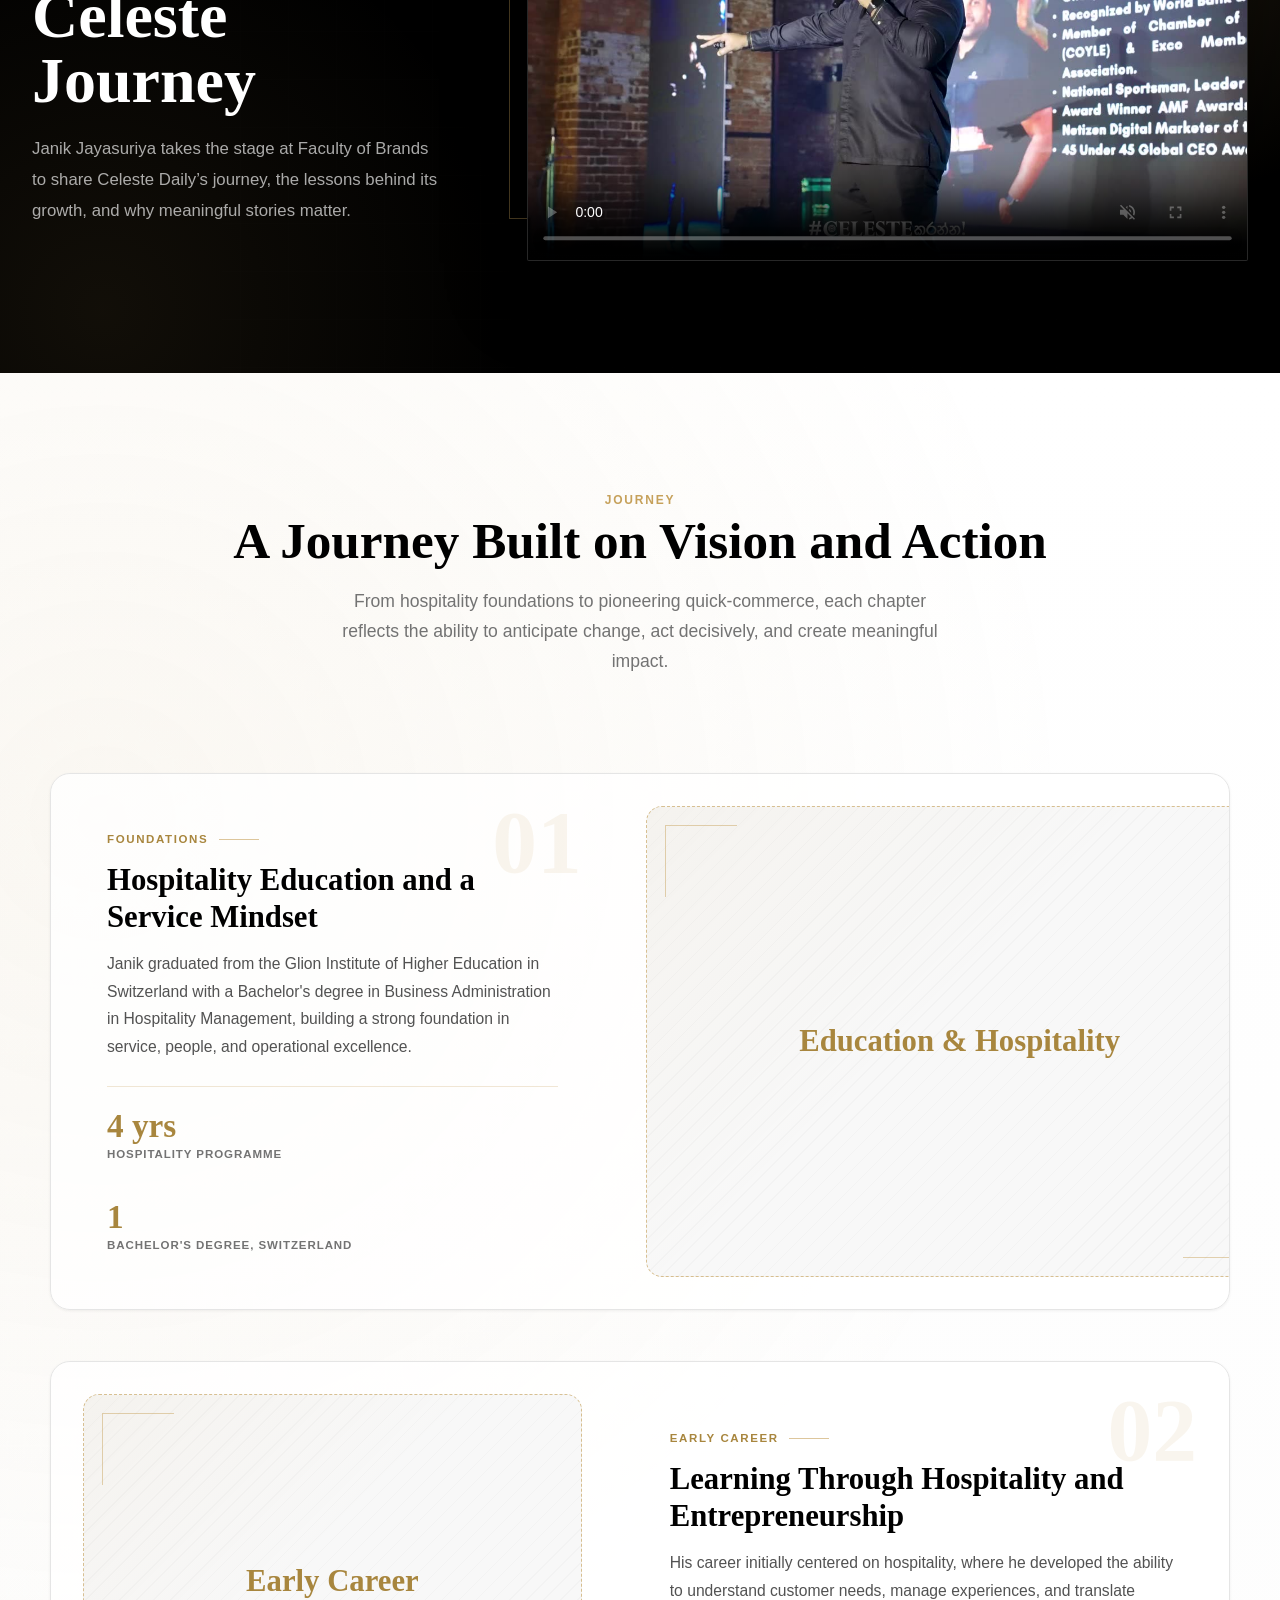
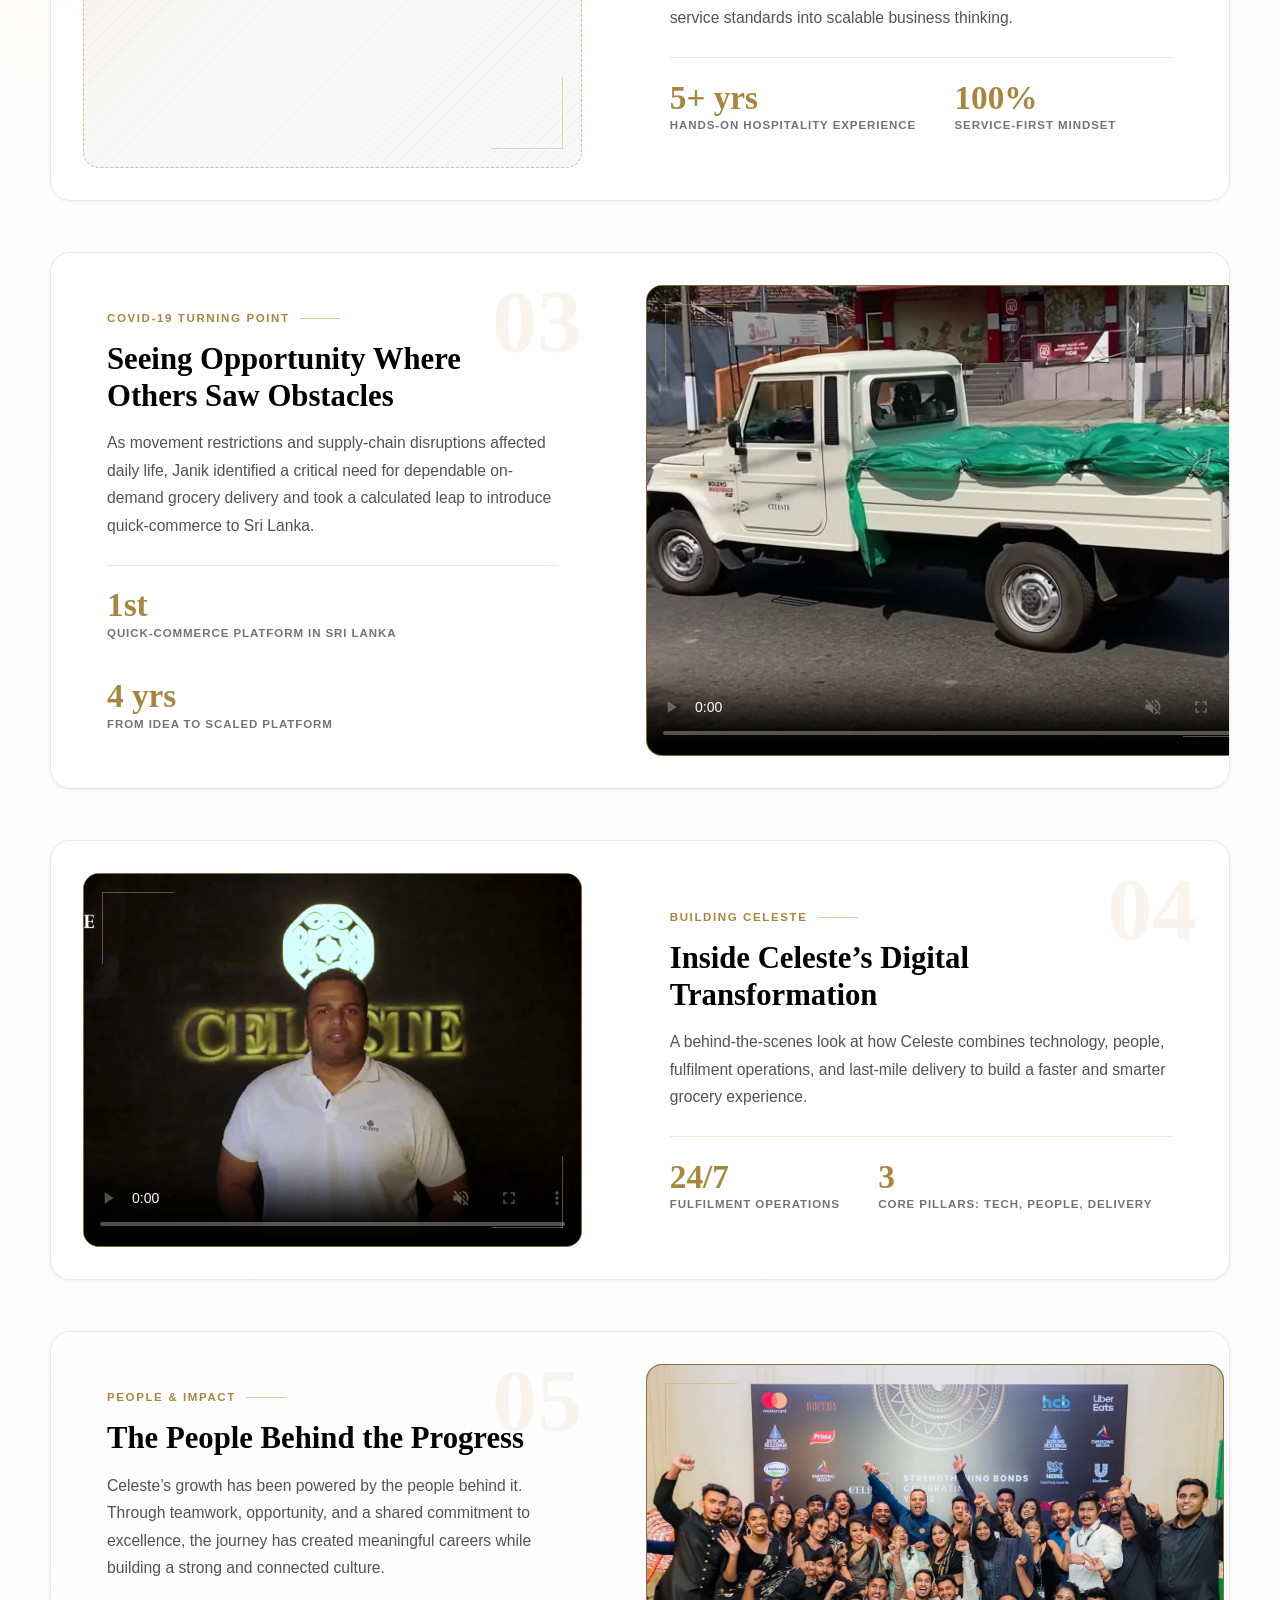
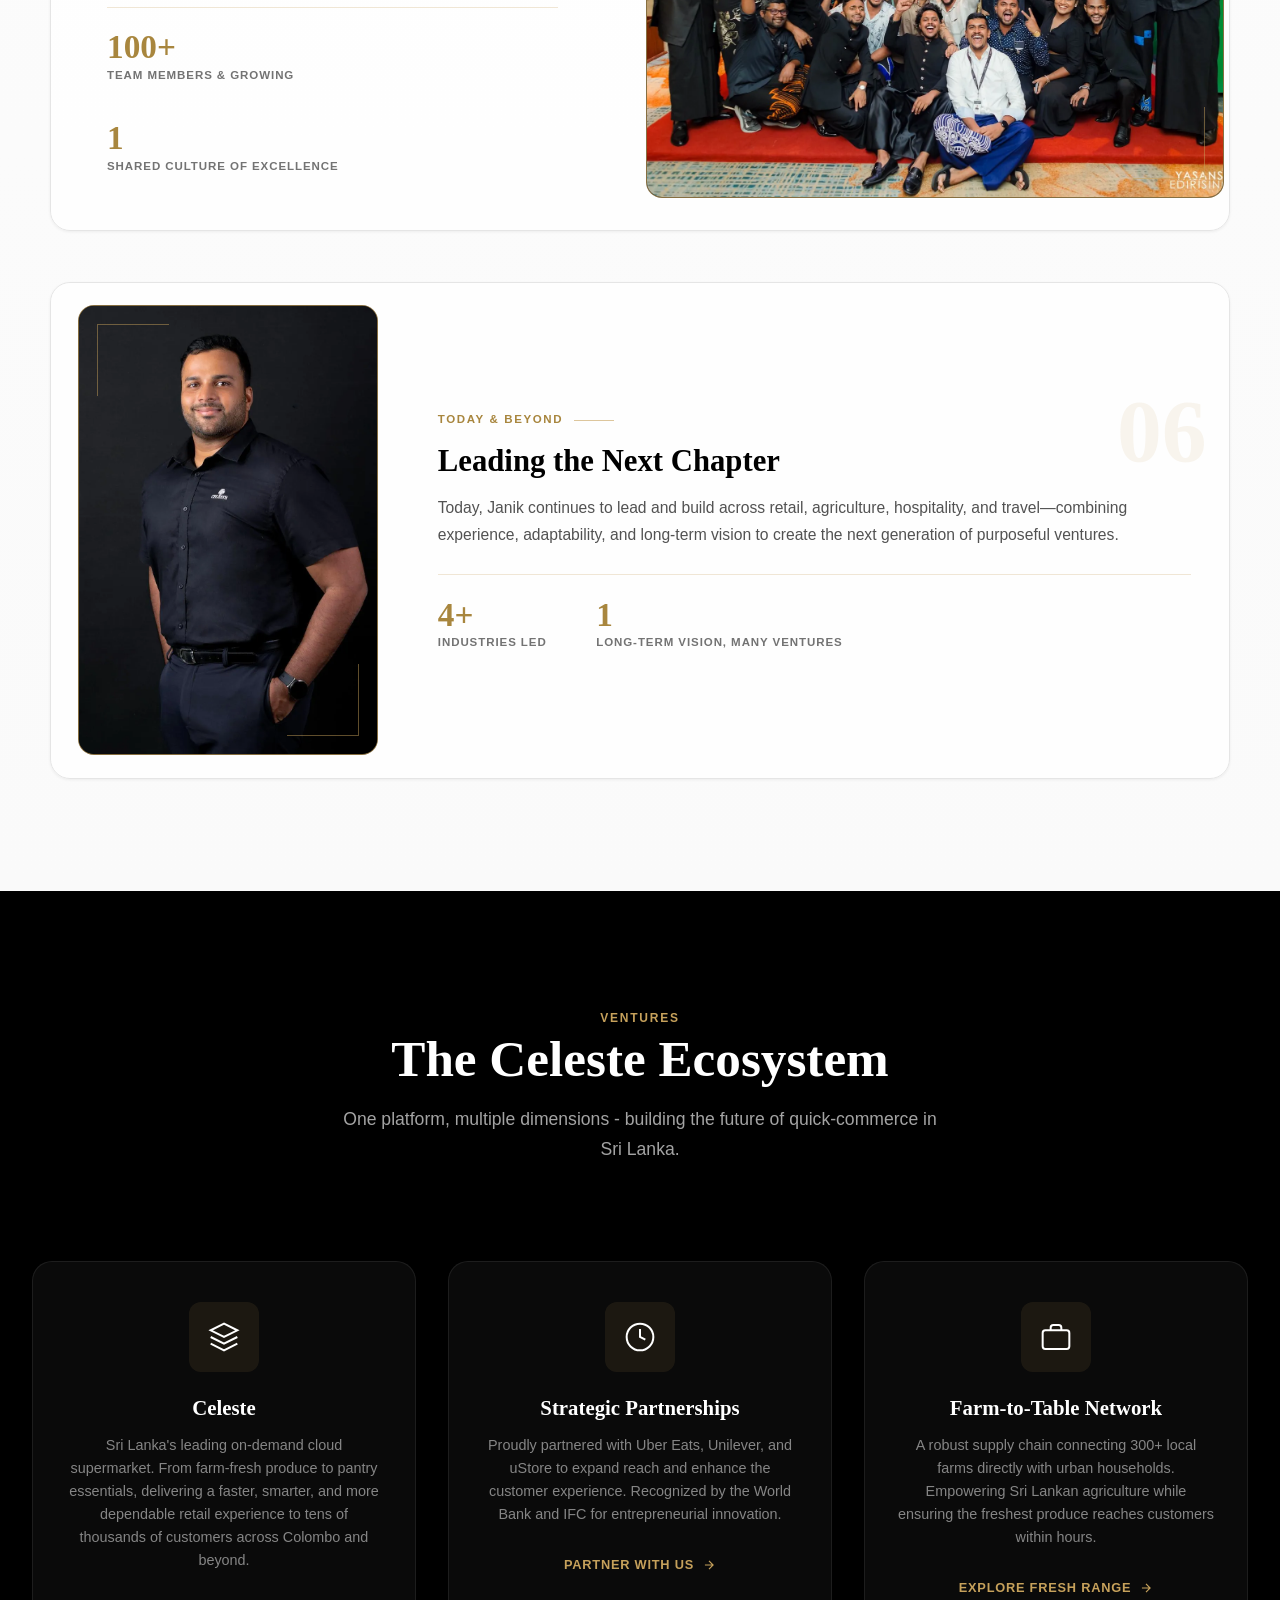
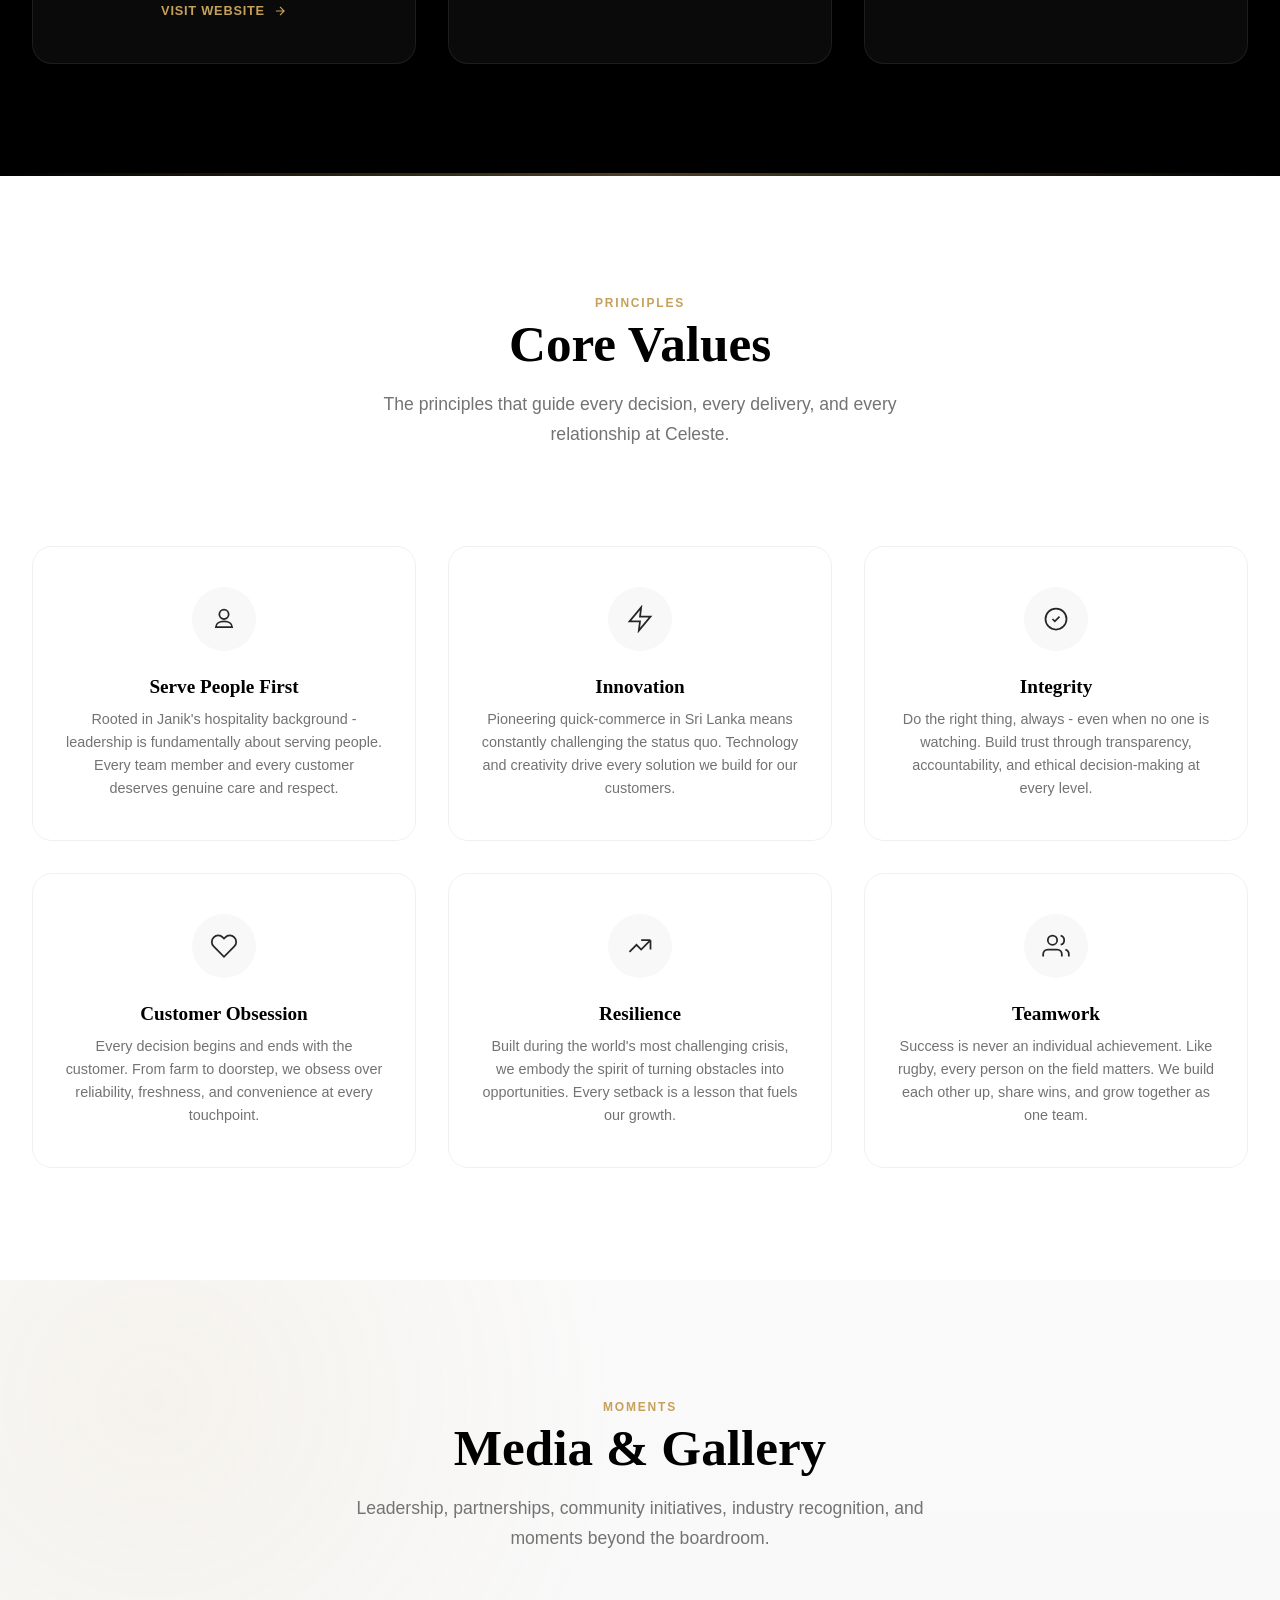
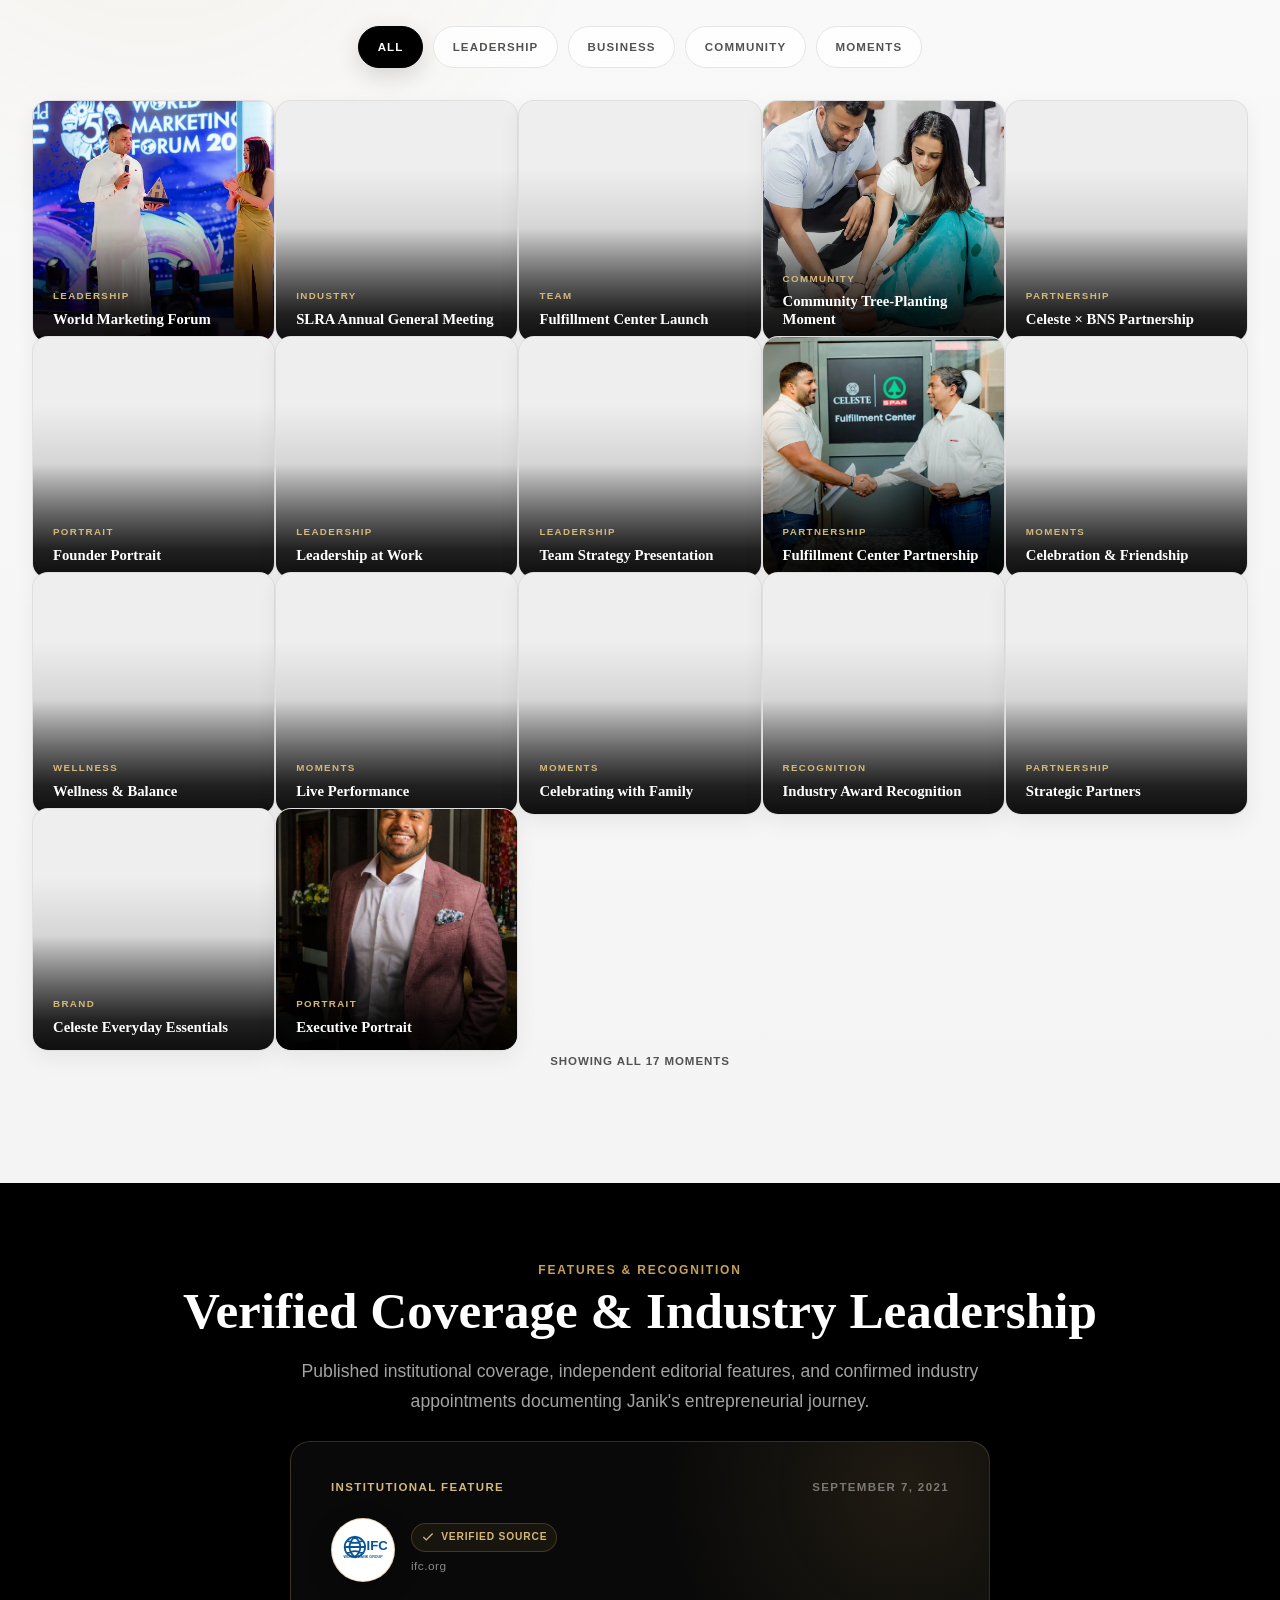
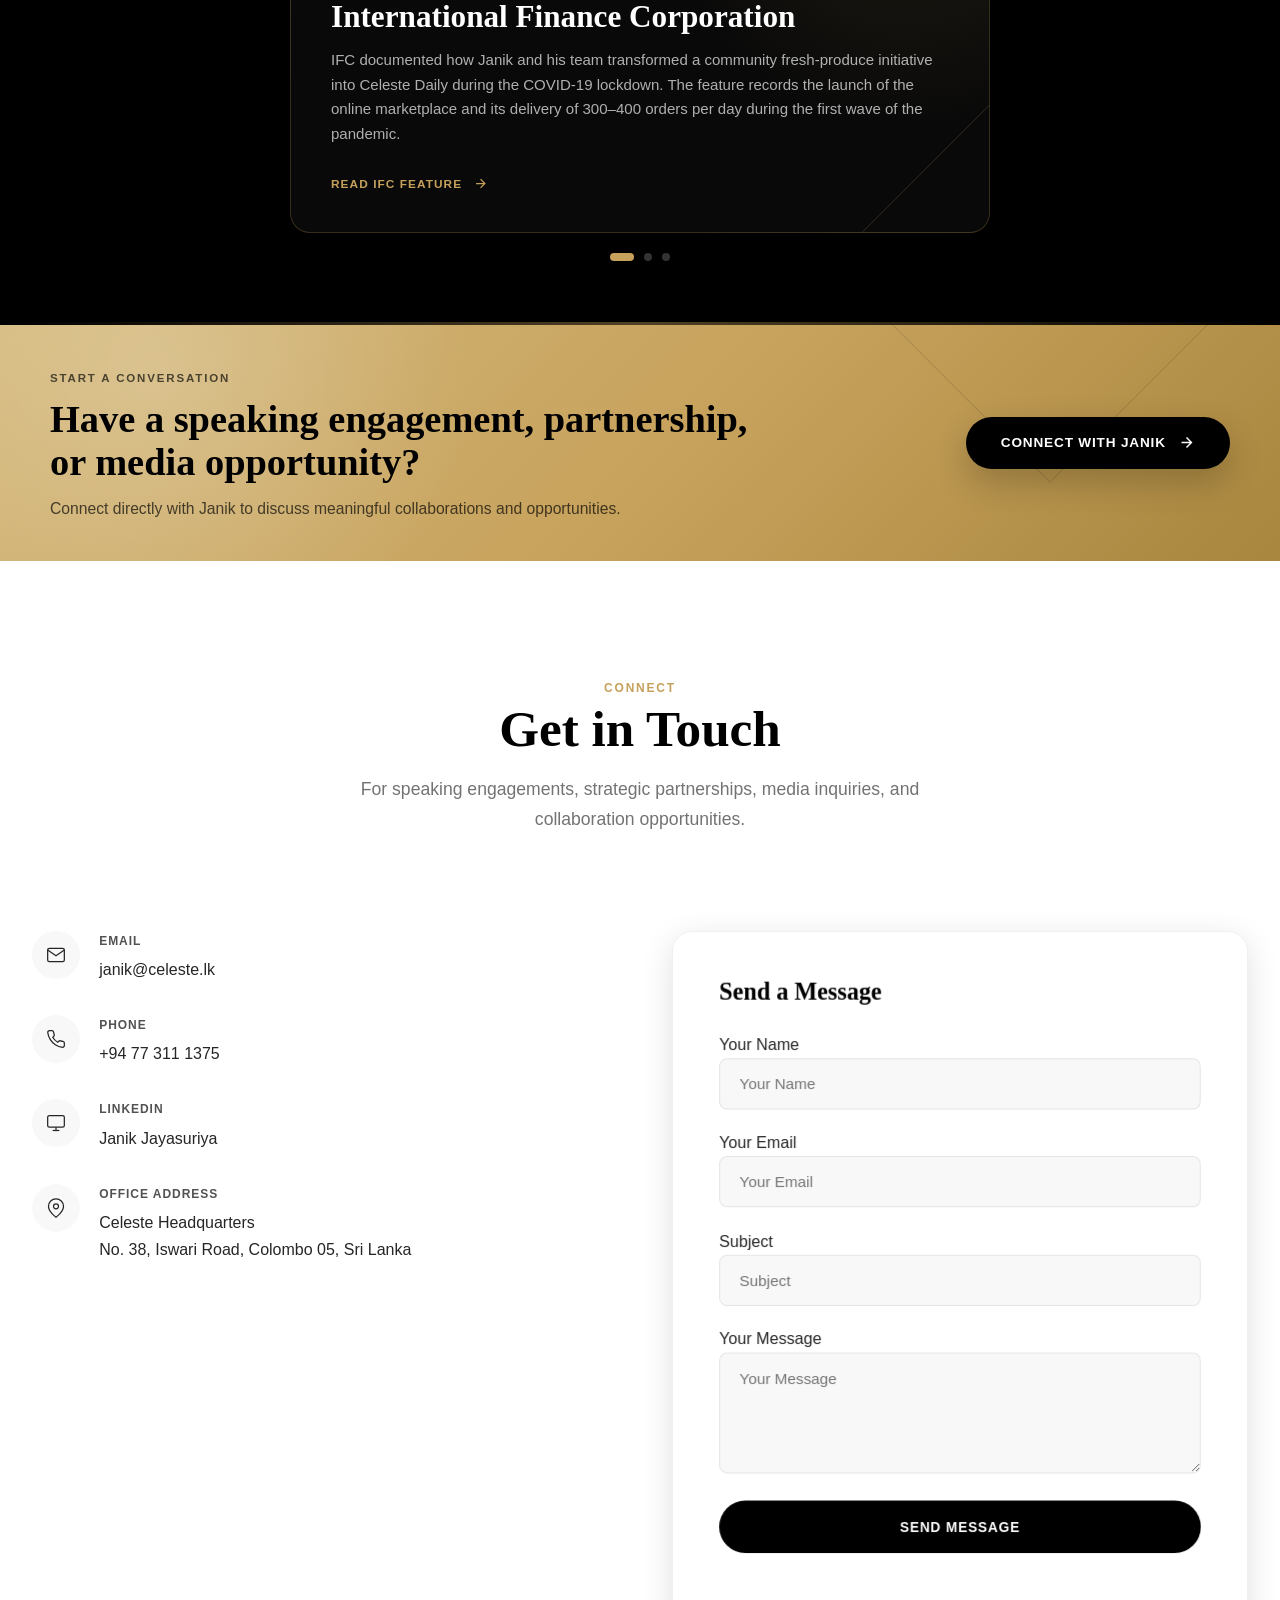
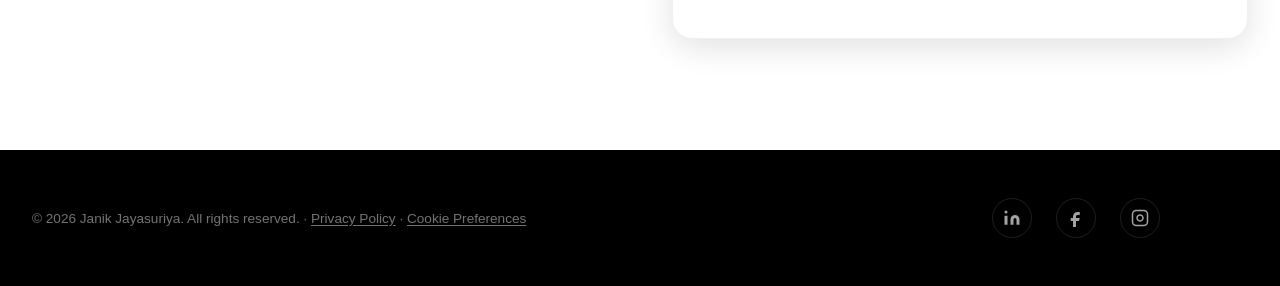
==== commit bccbcfff: "Update index.html" ====
--- a/index.html
+++ b/index.html
@@ -12,7 +12,7 @@
        uses — Google Fonts (styles+font files) and FormSubmit (contact
        form). style-src allows 'unsafe-inline' only for the tiny <noscript>
        fallback style block; script-src has no such allowance. -->
-  <meta http-equiv="Content-Security-Policy" content="default-src 'self'; script-src 'self' https://www.googletagmanager.com; style-src 'self' 'unsafe-inline' https://fonts.googleapis.com; font-src 'self' https://fonts.gstatic.com; img-src 'self' https://www.google-analytics.com; media-src 'self'; connect-src 'self' https://formsubmit.co https://www.google-analytics.com https://*.google-analytics.com https://www.googletagmanager.com; form-action 'self' https://formsubmit.co; frame-ancestors 'self'; base-uri 'self'; object-src 'none'; upgrade-insecure-requests">
+  <meta http-equiv="Content-Security-Policy" content="default-src 'self'; script-src 'self' https://www.googletagmanager.com; style-src 'self' 'unsafe-inline' https://fonts.googleapis.com; font-src 'self' https://fonts.gstatic.com; img-src 'self' https://www.google-analytics.com; media-src 'self'; connect-src 'self' https://formsubmit.co https://www.google-analytics.com https://*.google-analytics.com https://www.googletagmanager.com; form-action 'self' https://formsubmit.co; base-uri 'self'; object-src 'none'; upgrade-insecure-requests">
 
   <link rel="canonical" href="https://www.janikjayasuriya.lk/">
   <meta property="og:title" content="Janik Jayasuriya - Founder & Managing Director, Celeste">
@@ -50,7 +50,7 @@
     It looks like "G-XXXXXXXXXX". Analytics only loads after a visitor
     clicks "Accept" on the cookie banner — see main.js for the logic.
   -->
-  <script>window.GA_MEASUREMENT_ID = "G-C8ZLL73DG9";</script>
+  <script src="js/config.js"></script>
 
   <!-- Custom Styles -->
   <link rel="stylesheet" href="css/style.css">
@@ -1142,7 +1142,7 @@
       <p class="footer__copy">
         &copy; 2026 Janik Jayasuriya. All rights reserved. &middot;
         <a href="privacy-policy.html" class="footer__legal-link">Privacy Policy</a> &middot;
-        <button type="button" class="footer__legal-link footer__legal-button" onclick="window.showCookiePreferences && window.showCookiePreferences()">Cookie Preferences</button>
+        <button type="button" class="footer__legal-link footer__legal-button" id="cookie-preferences-link">Cookie Preferences</button>
       </p>
       <div class="footer__social">
         <a href="https://lk.linkedin.com/in/janikjayasuriya" target="_blank" rel="noopener noreferrer" aria-label="Janik Jayasuriya on LinkedIn" title="LinkedIn">
--- a/css/style.css
+++ b/css/style.css
@@ -1106,6 +1106,13 @@
 .footer__legal-link:hover {
   color: var(--color-gold);
 }
+.footer__legal-button {
+  background: none;
+  border: none;
+  padding: 0;
+  font: inherit;
+  cursor: pointer;
+}
 .footer__social {
   display: flex;
   gap: 1.5rem;
@@ -1127,6 +1134,89 @@
   border-color: var(--color-gold);
   color: var(--color-white);
   transform: translateY(-3px);
+}
+
+/* ── Cookie Consent Banner ── */
+.cookie-banner {
+  position: fixed;
+  left: 1.25rem;
+  right: 1.25rem;
+  bottom: 1.25rem;
+  z-index: 9998;
+  display: flex;
+  flex-wrap: wrap;
+  align-items: center;
+  justify-content: space-between;
+  gap: 1rem;
+  max-width: 680px;
+  margin: 0 auto;
+  padding: 1.1rem 1.4rem;
+  background: var(--color-black);
+  color: rgba(255, 255, 255, 0.85);
+  border: 1px solid rgba(198, 161, 91, 0.35);
+  border-radius: var(--radius-lg, 8px);
+  box-shadow: 0 20px 50px rgba(0, 0, 0, 0.35);
+}
+.cookie-banner[hidden] {
+  display: none;
+}
+.cookie-banner__text {
+  margin: 0;
+  font-size: 0.85rem;
+  line-height: 1.6;
+  flex: 1 1 260px;
+}
+.cookie-banner__text a {
+  color: var(--color-gold);
+  text-decoration: underline;
+}
+.cookie-banner__actions {
+  display: flex;
+  gap: 0.6rem;
+  flex-shrink: 0;
+}
+.cookie-banner__decline,
+.cookie-banner__accept {
+  font-family: var(--font-body);
+  font-size: 0.8rem;
+  font-weight: 600;
+  letter-spacing: 0.03em;
+  padding: 0.55rem 1.1rem;
+  border-radius: 999px;
+  cursor: pointer;
+  transition: transform var(--transition-smooth, 0.2s), opacity var(--transition-smooth, 0.2s);
+}
+.cookie-banner__decline {
+  background: transparent;
+  border: 1px solid rgba(255, 255, 255, 0.3);
+  color: rgba(255, 255, 255, 0.85);
+}
+.cookie-banner__decline:hover {
+  border-color: rgba(255, 255, 255, 0.6);
+}
+.cookie-banner__accept {
+  background: var(--color-gold);
+  border: 1px solid var(--color-gold);
+  color: var(--color-black);
+}
+.cookie-banner__accept:hover {
+  transform: translateY(-1px);
+}
+@media (max-width: 560px) {
+  .cookie-banner {
+    left: 0.75rem;
+    right: 0.75rem;
+    bottom: 0.75rem;
+    padding: 1rem;
+  }
+  .cookie-banner__actions {
+    width: 100%;
+  }
+  .cookie-banner__decline,
+  .cookie-banner__accept {
+    flex: 1;
+    text-align: center;
+  }
 }
 
 /* Back to Top */
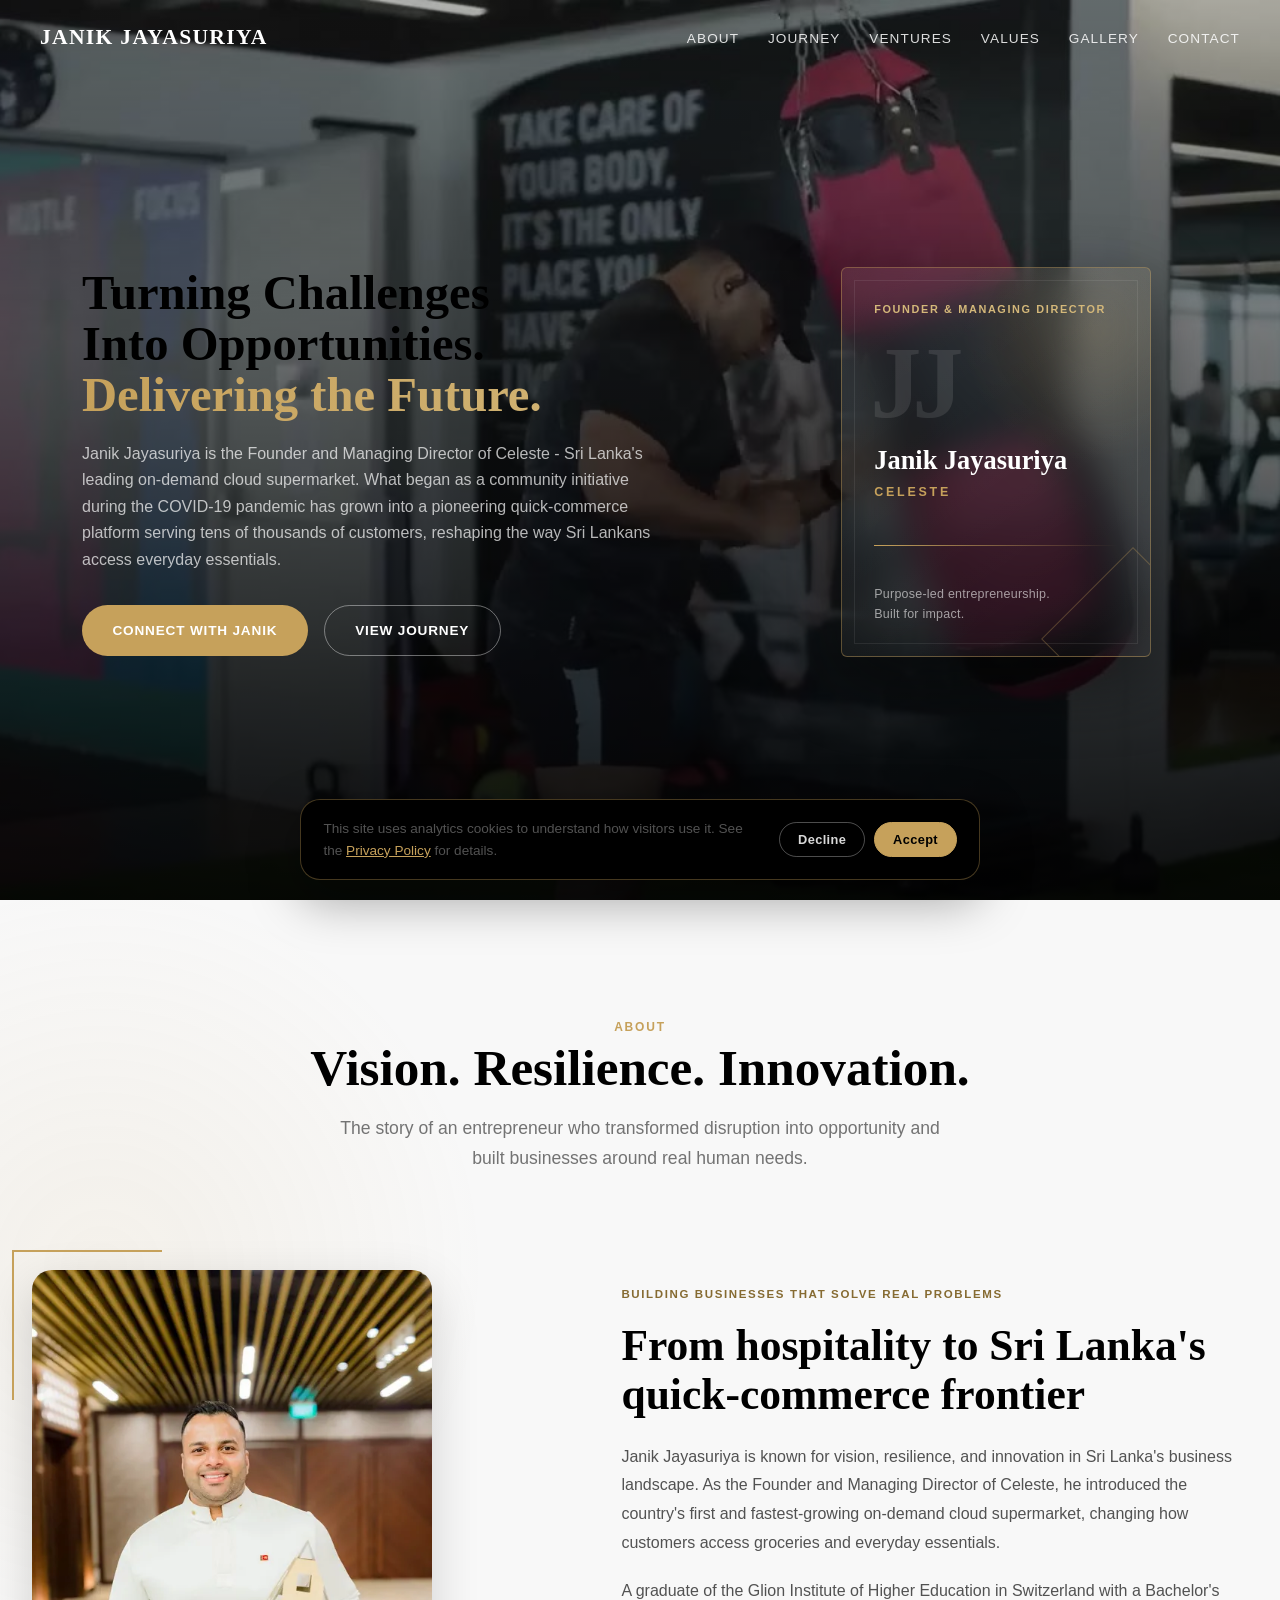
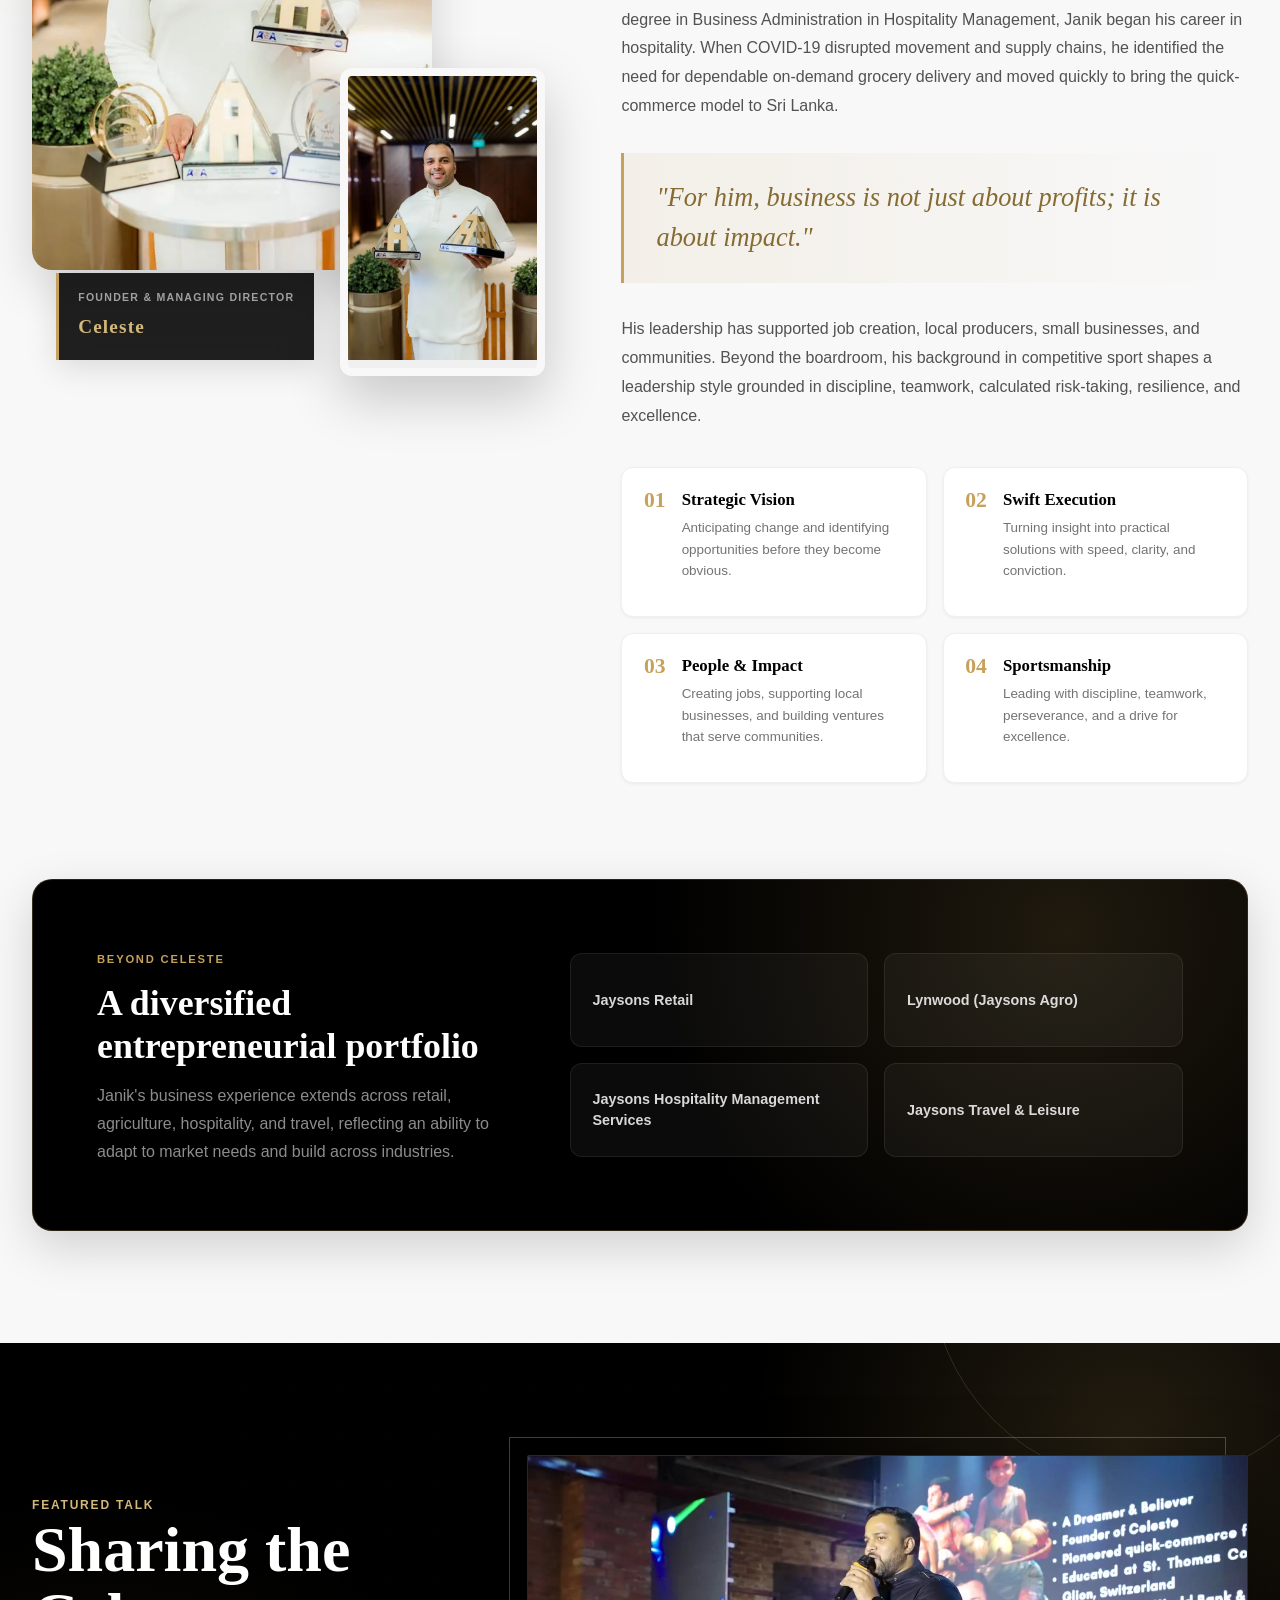
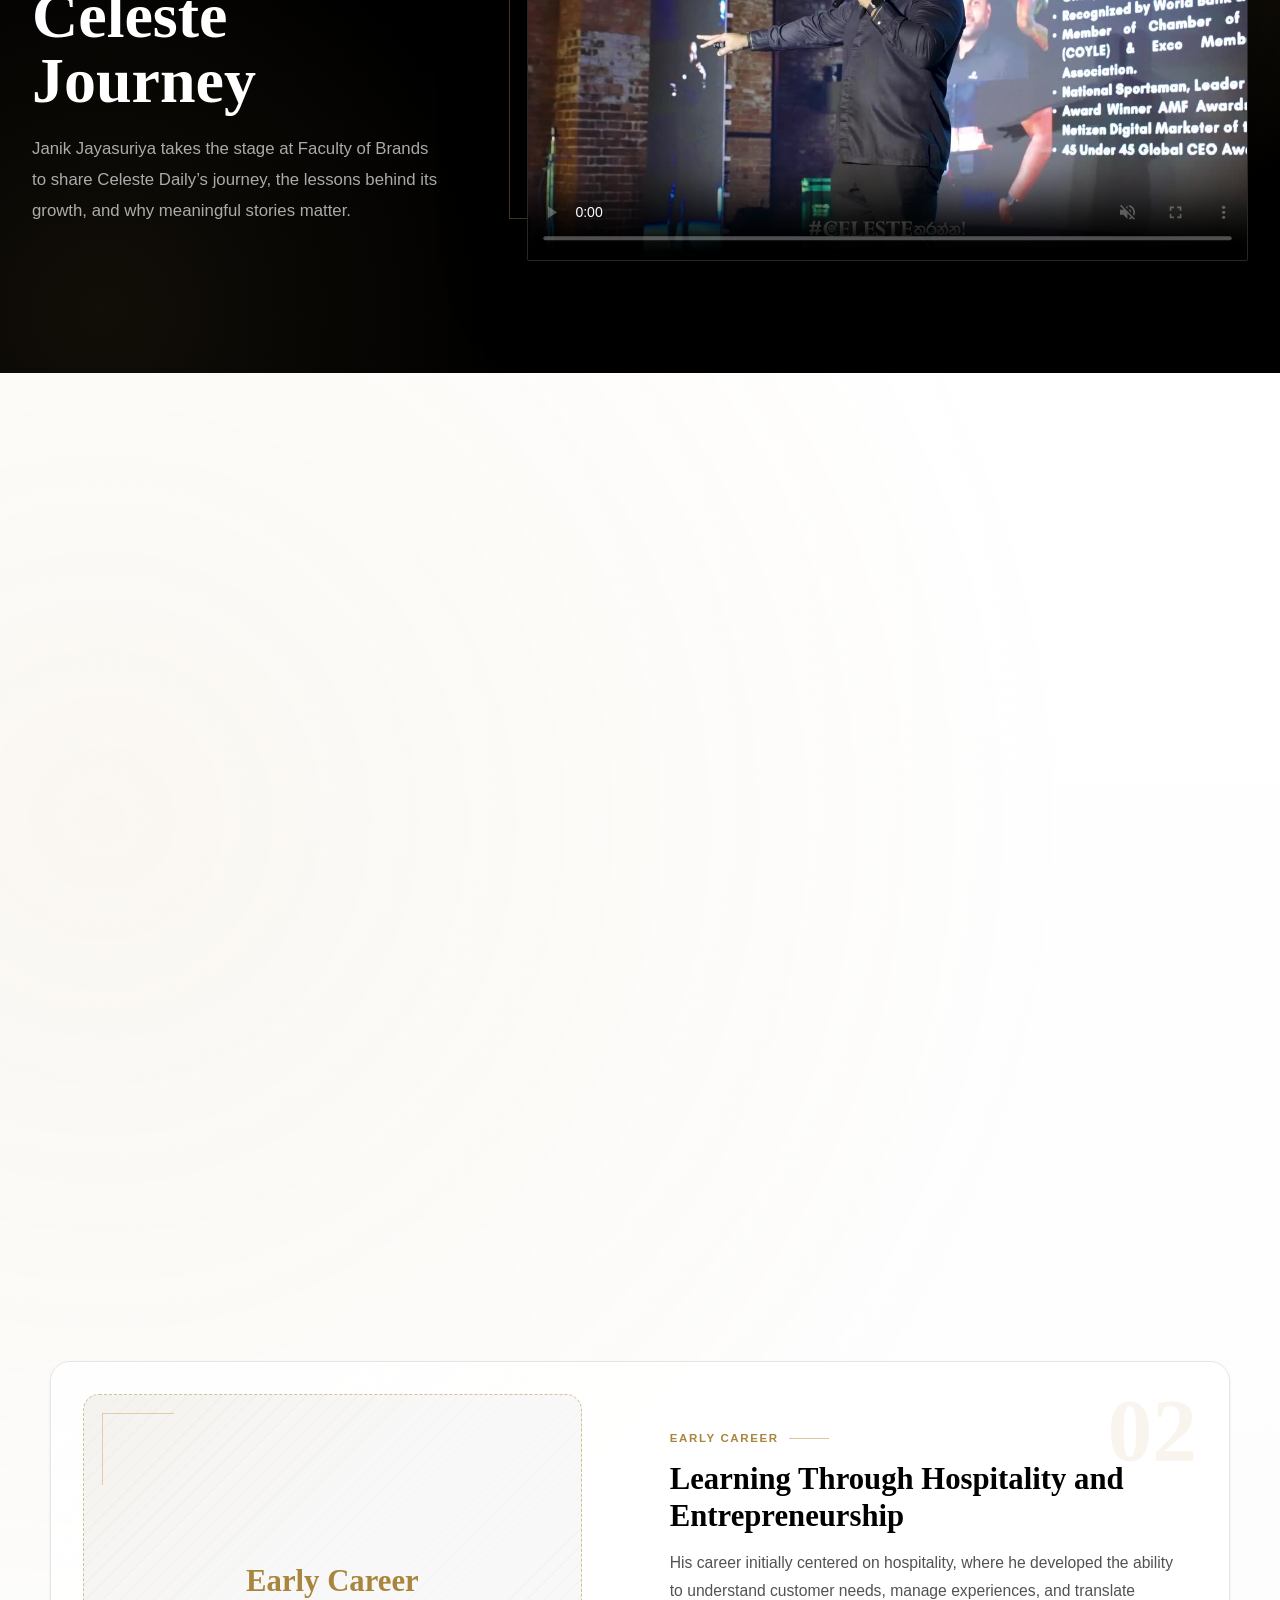
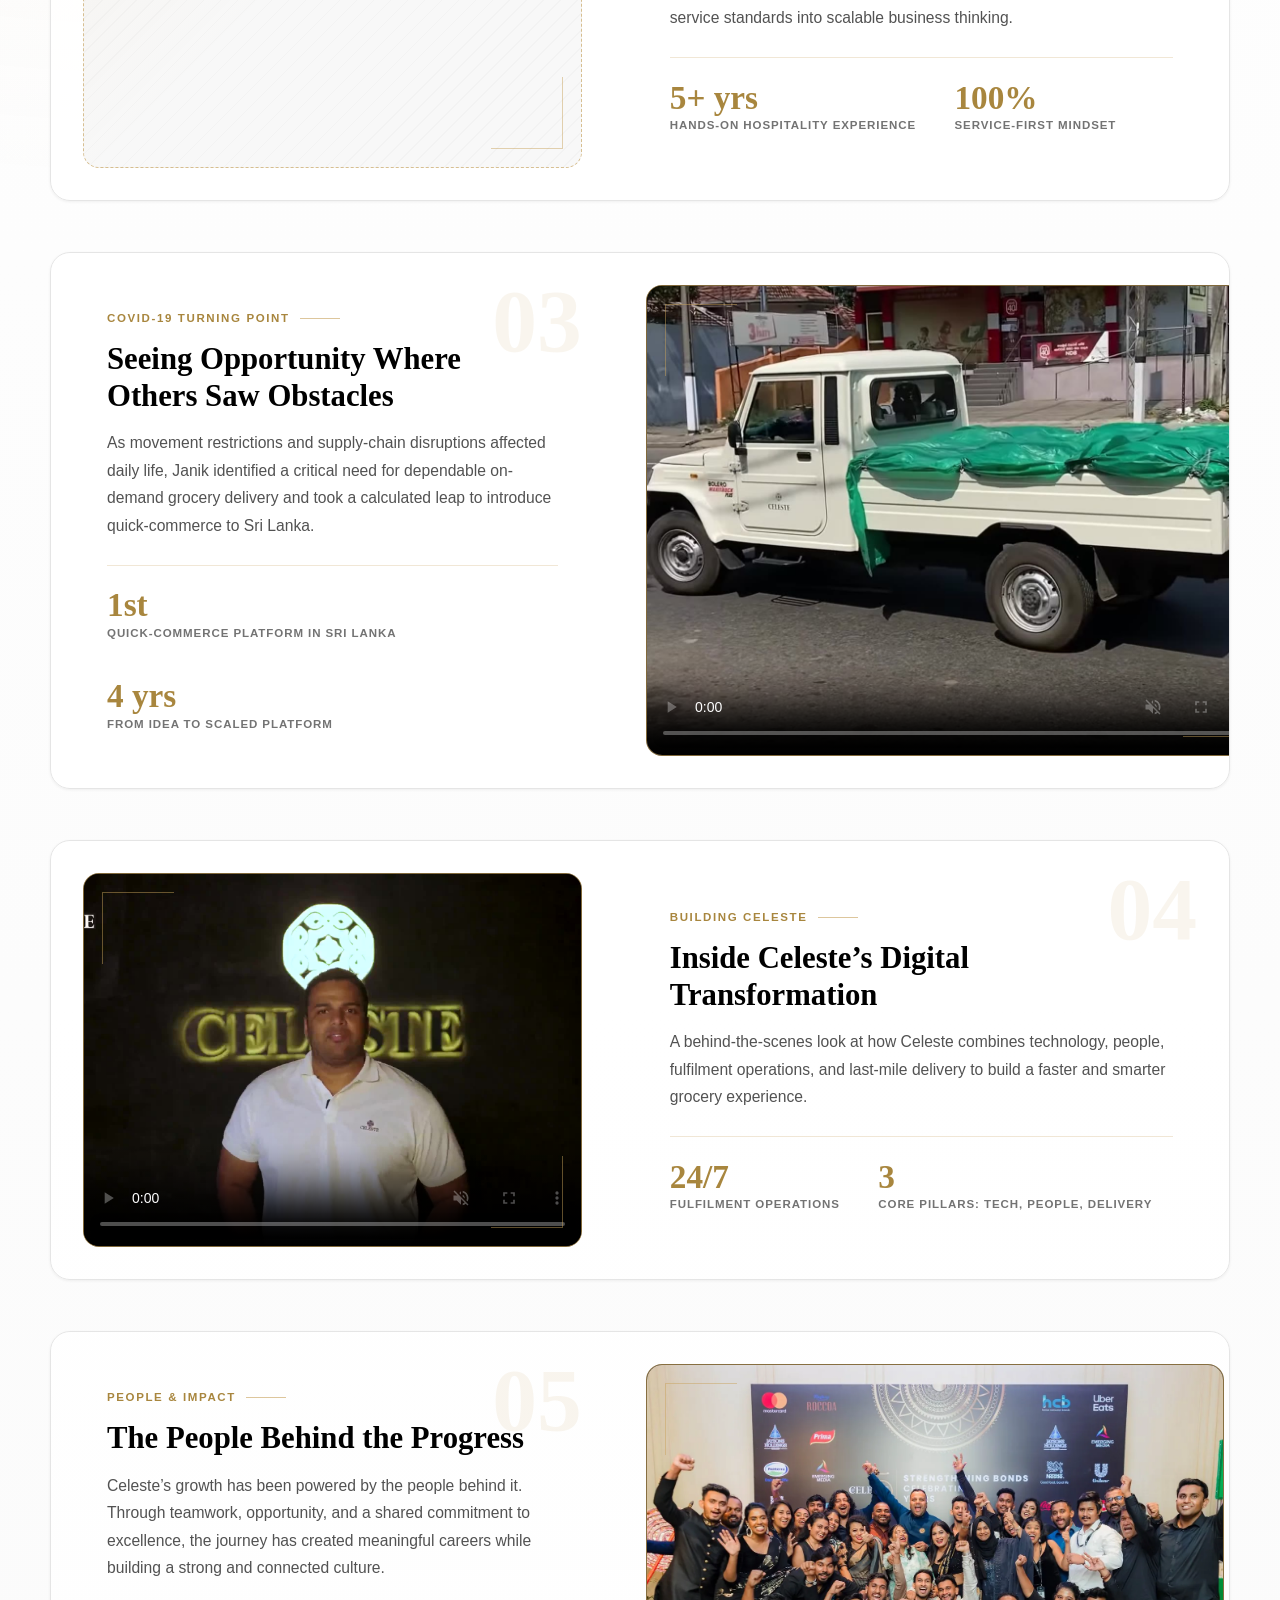
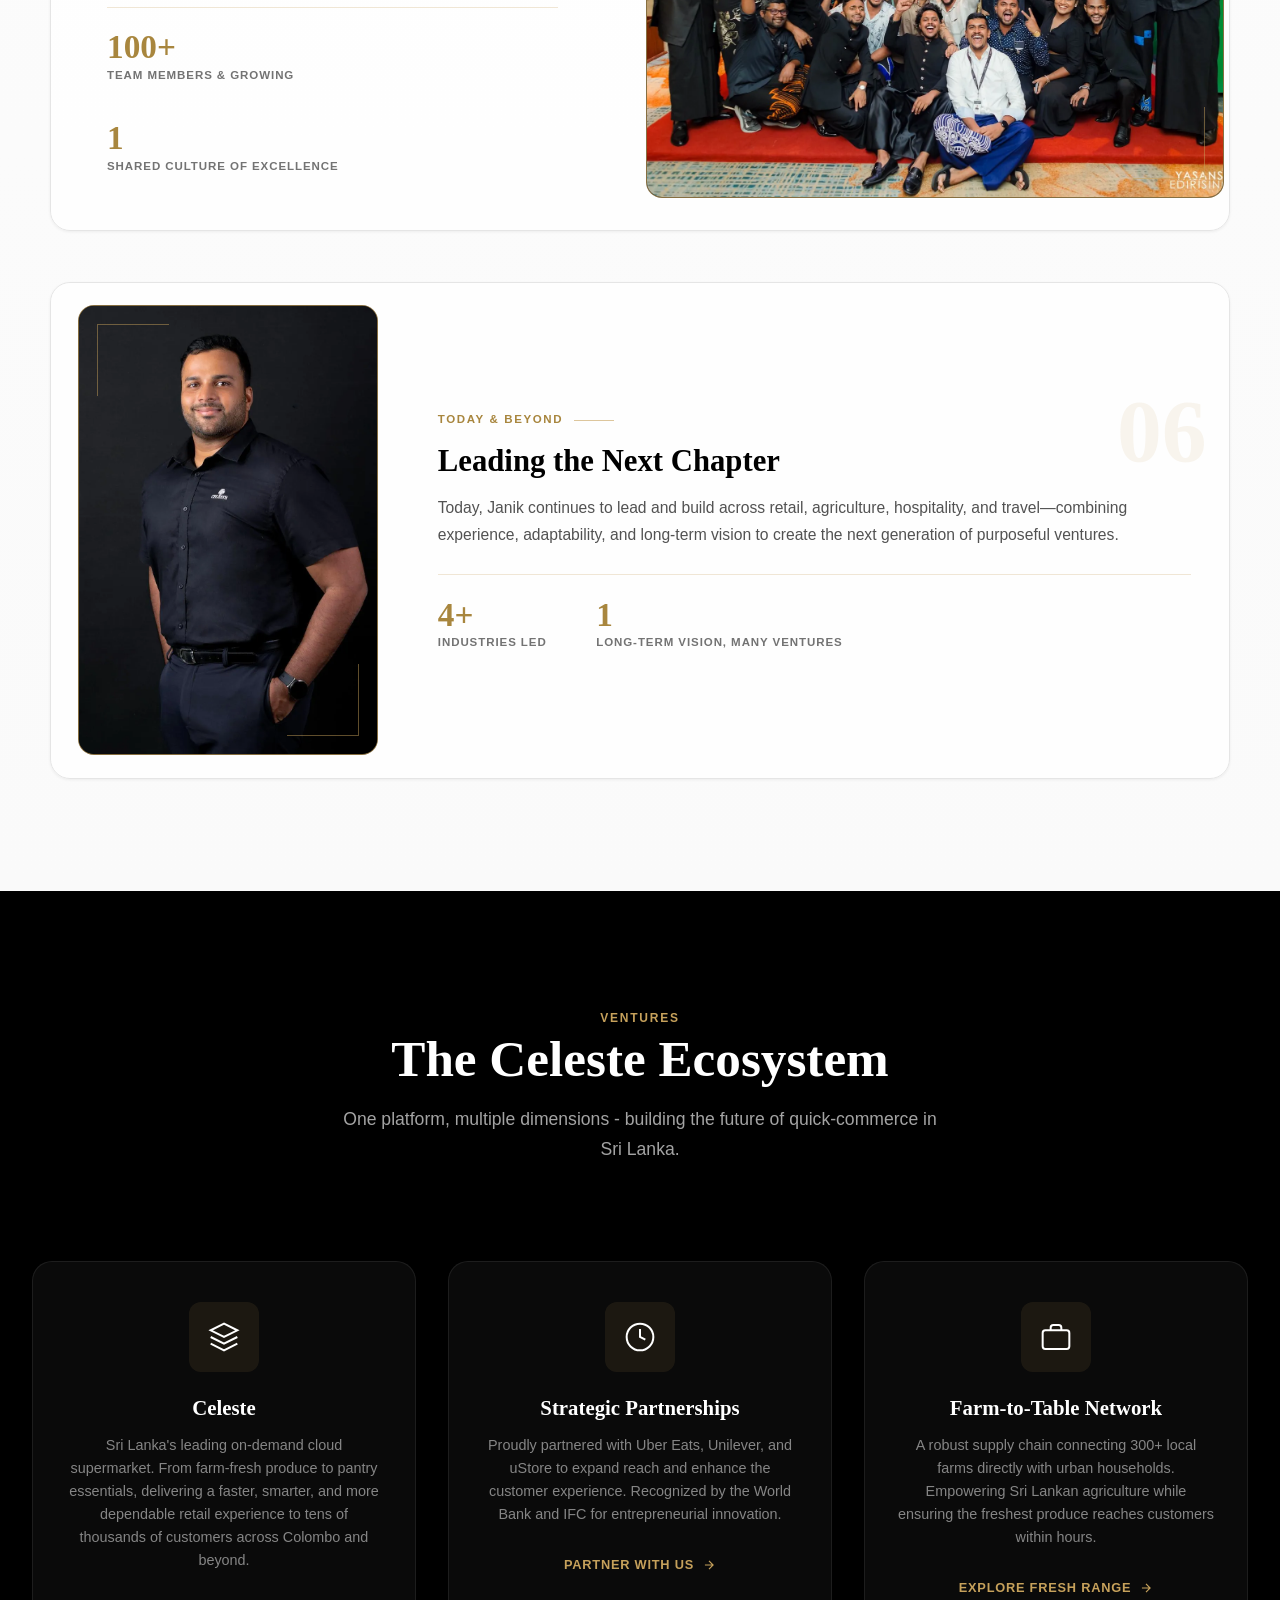
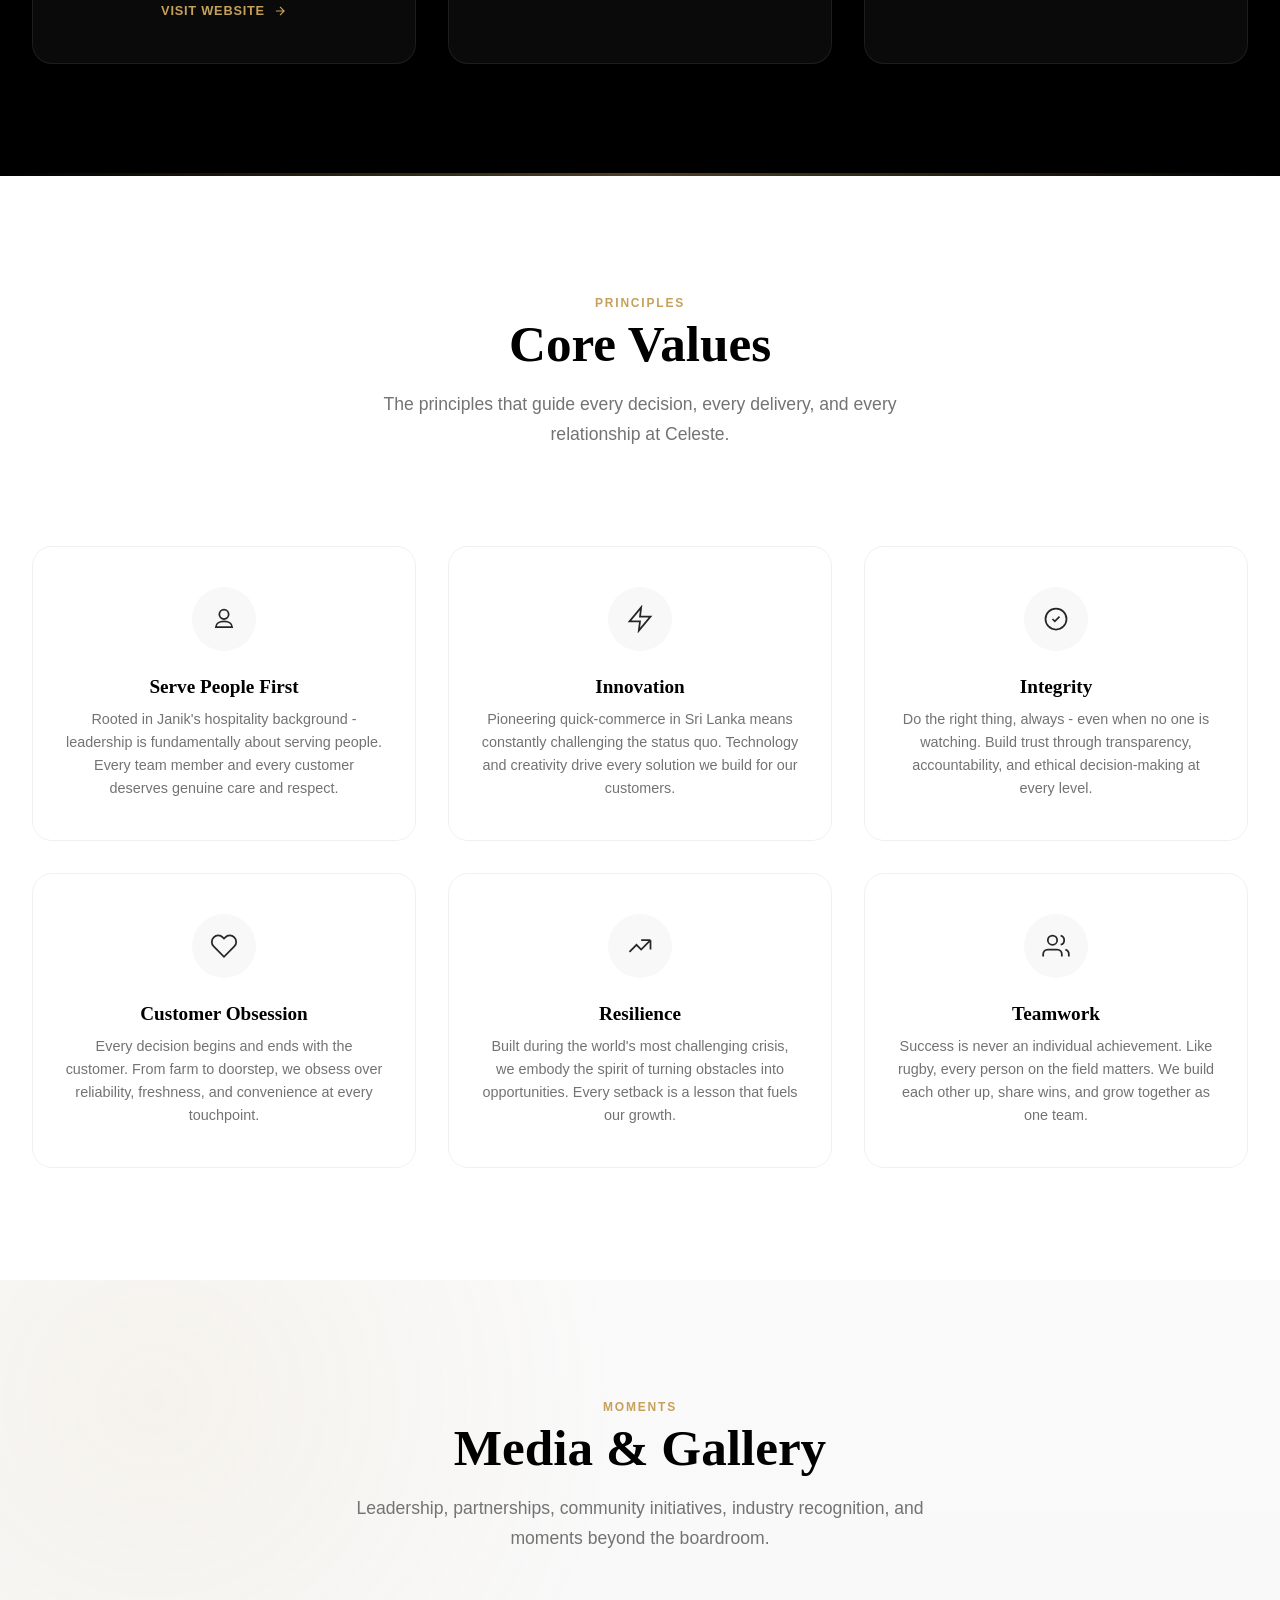
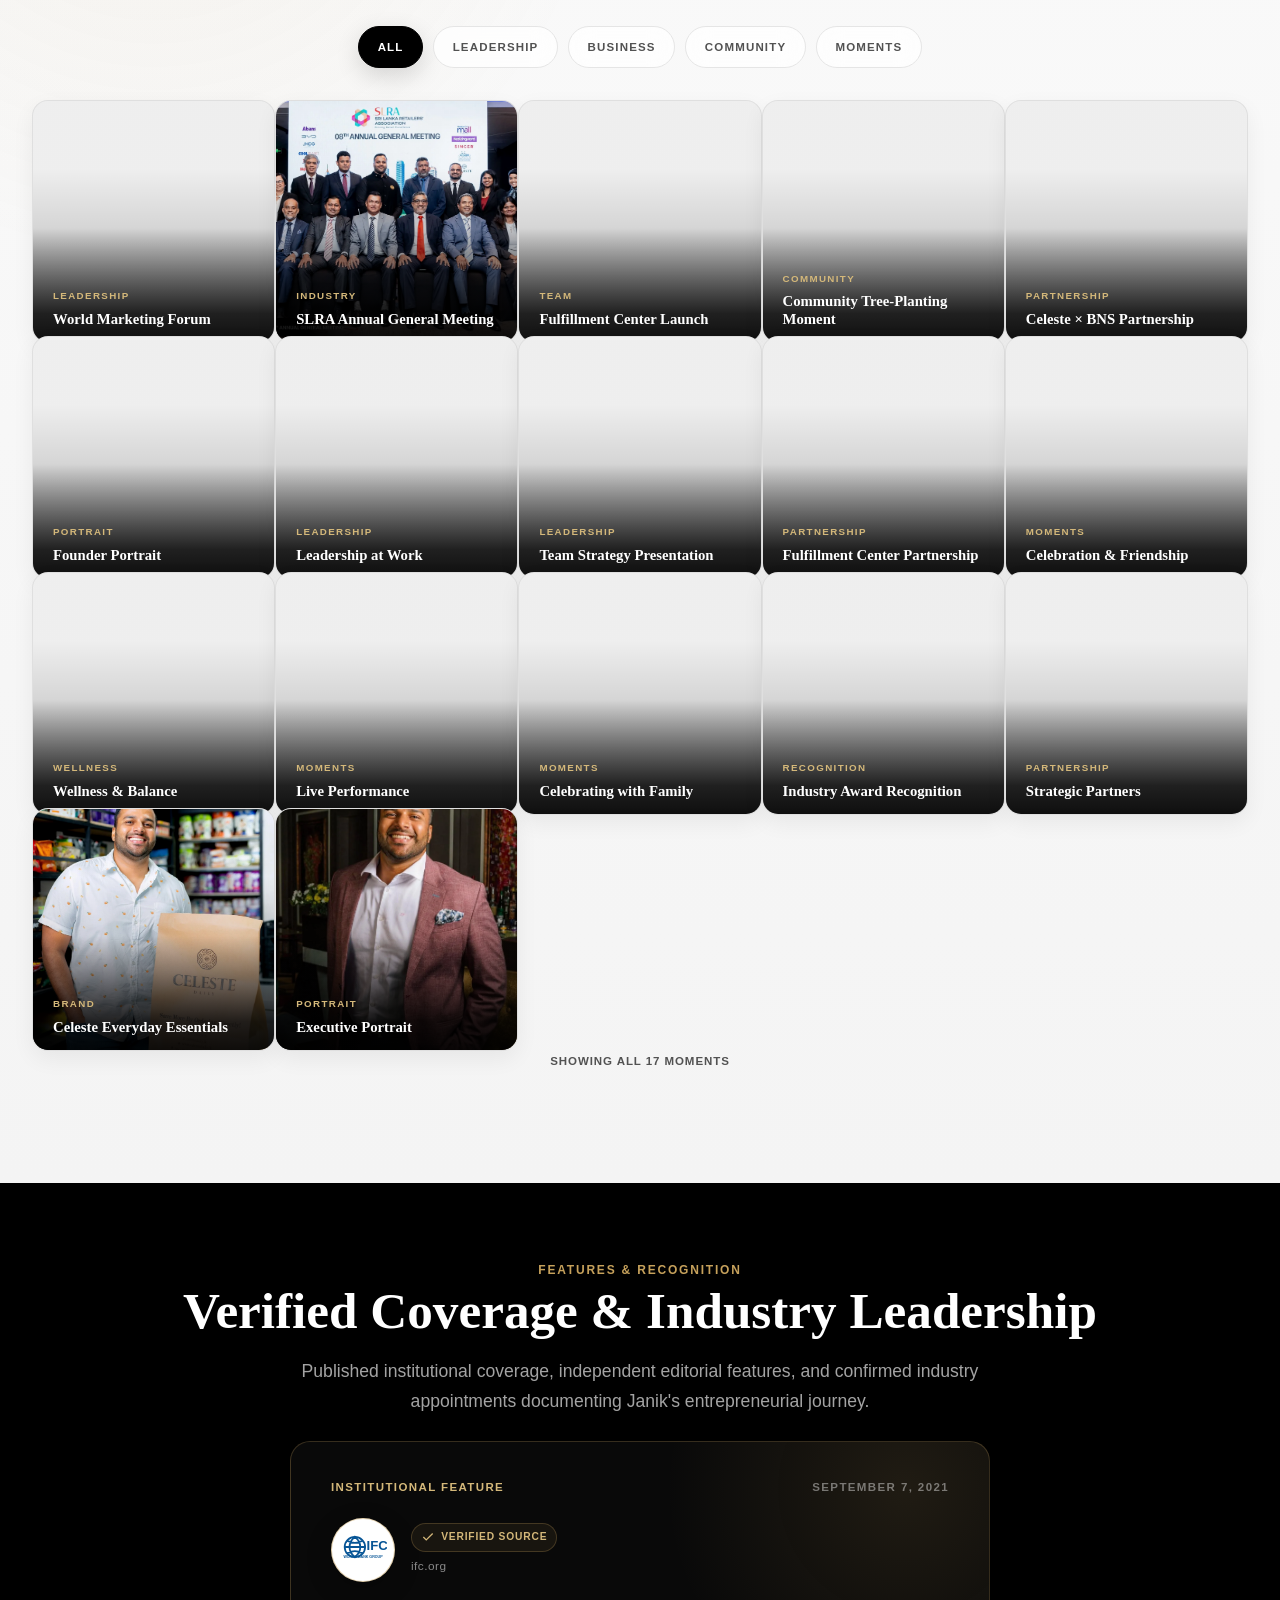
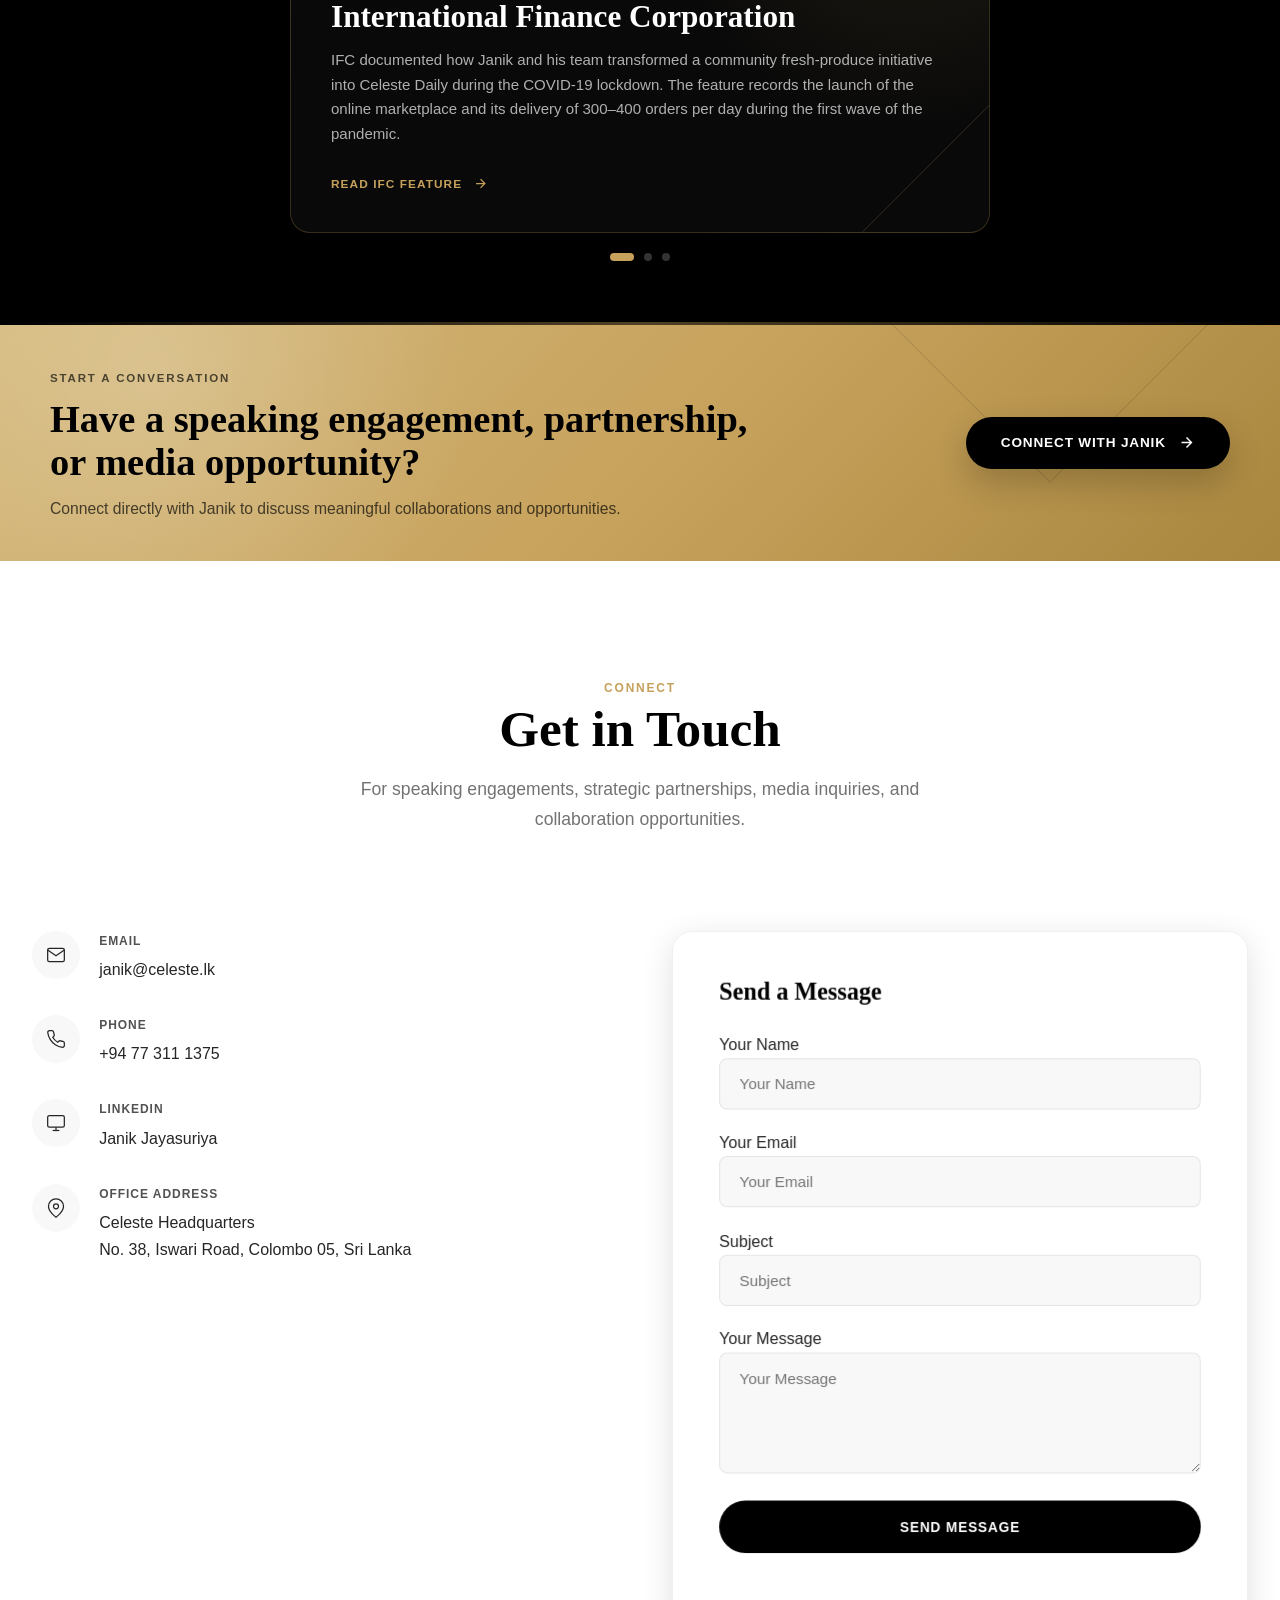
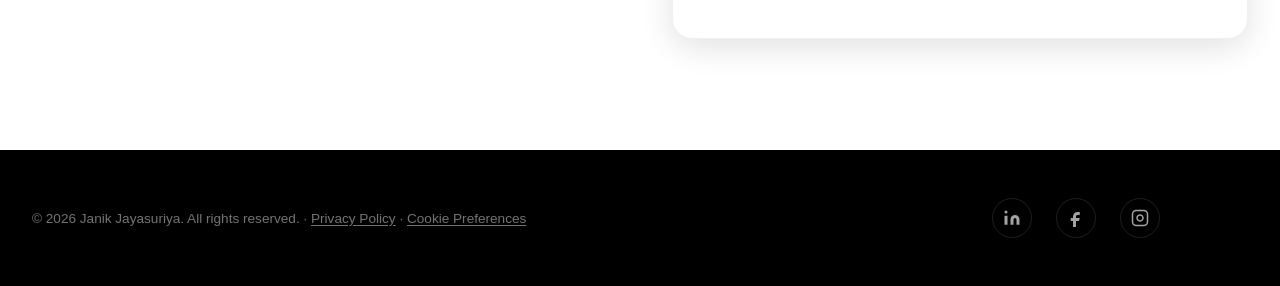
==== commit a65b2acf: "Update index.html" ====
--- a/index.html
+++ b/index.html
@@ -7,6 +7,7 @@
   <meta name="keywords" content="Janik Jayasuriya, Celeste Daily, Quick Commerce Sri Lanka, Founder, Managing Director, Entrepreneur, Online Supermarket Colombo">
   <meta name="author" content="Janik Jayasuriya">
   <meta name="robots" content="index, follow">
+  <meta name="google-site-verification" content="HLirVCZSlA3DKOplvfTpkcALd-yQ4vZpj4w65OdnUvM" />
 
   <!-- Content-Security-Policy: scoped to the domains this page actually
        uses — Google Fonts (styles+font files) and FormSubmit (contact
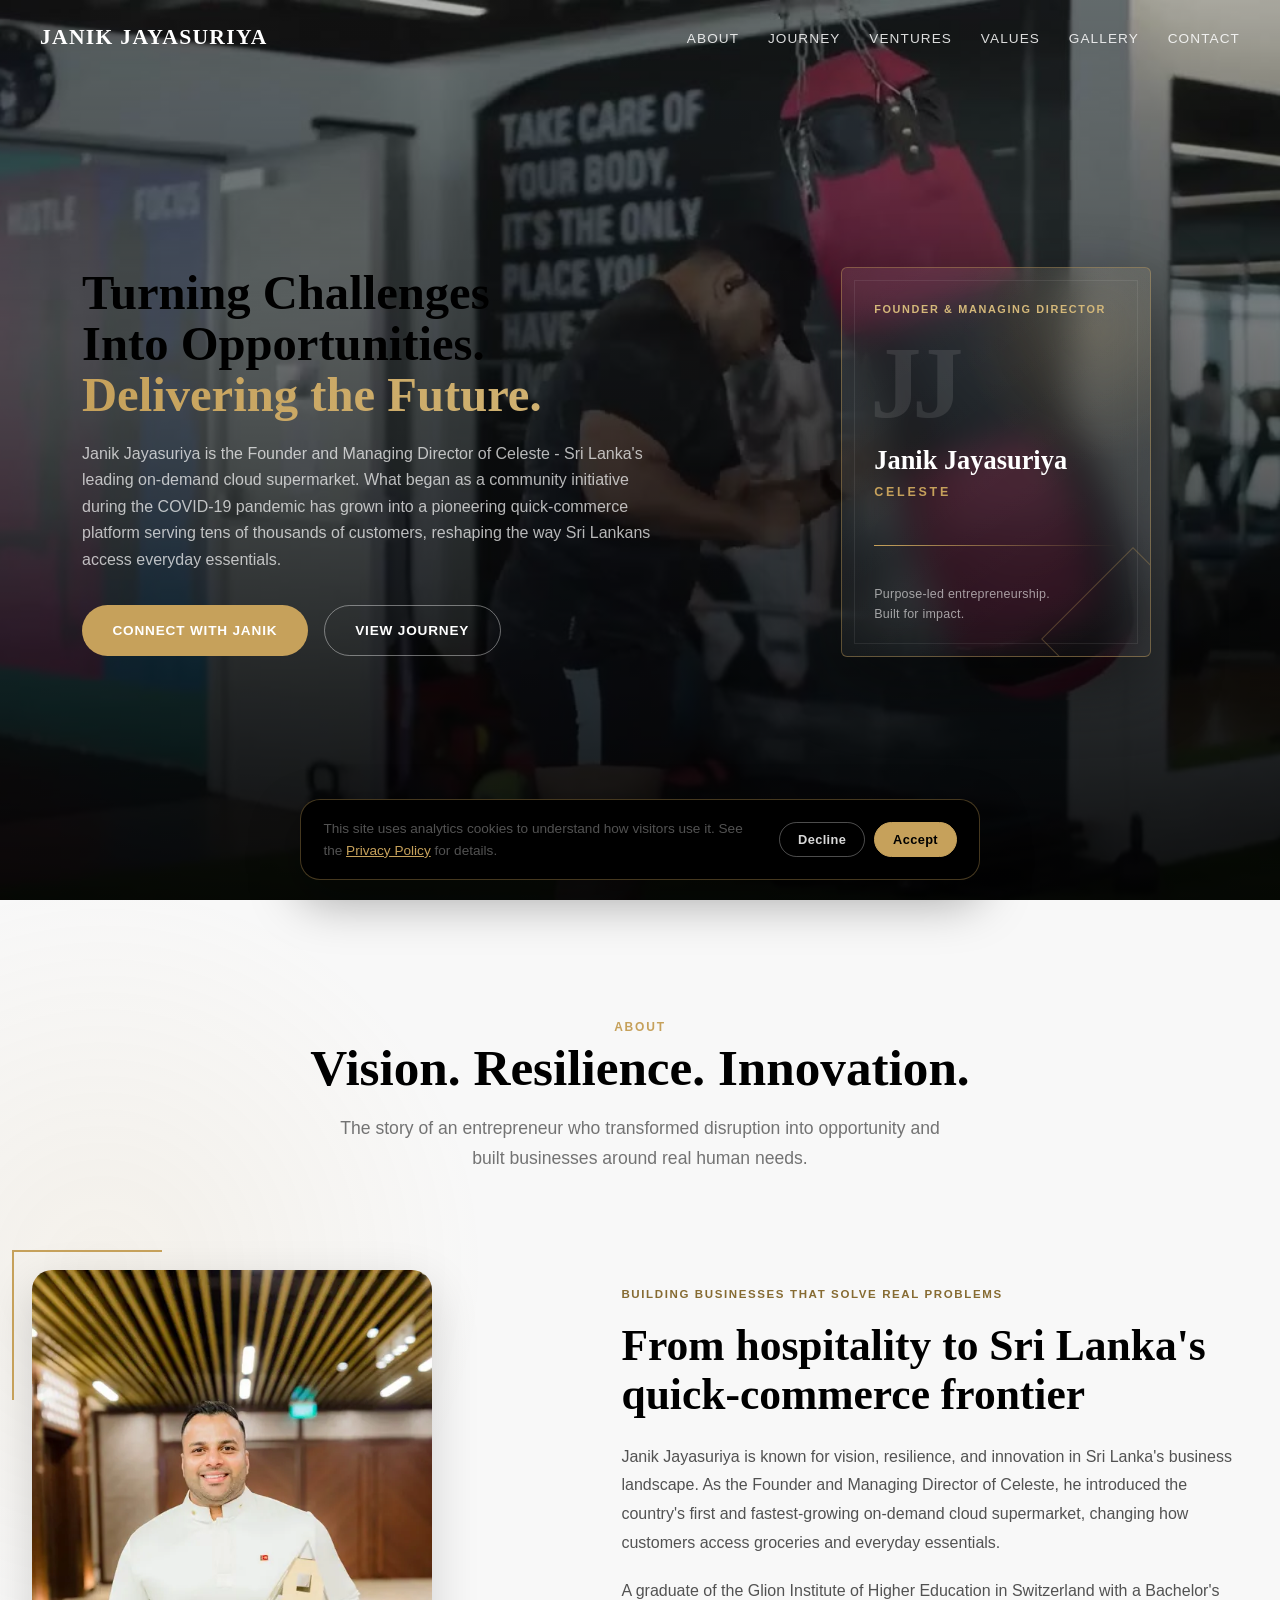
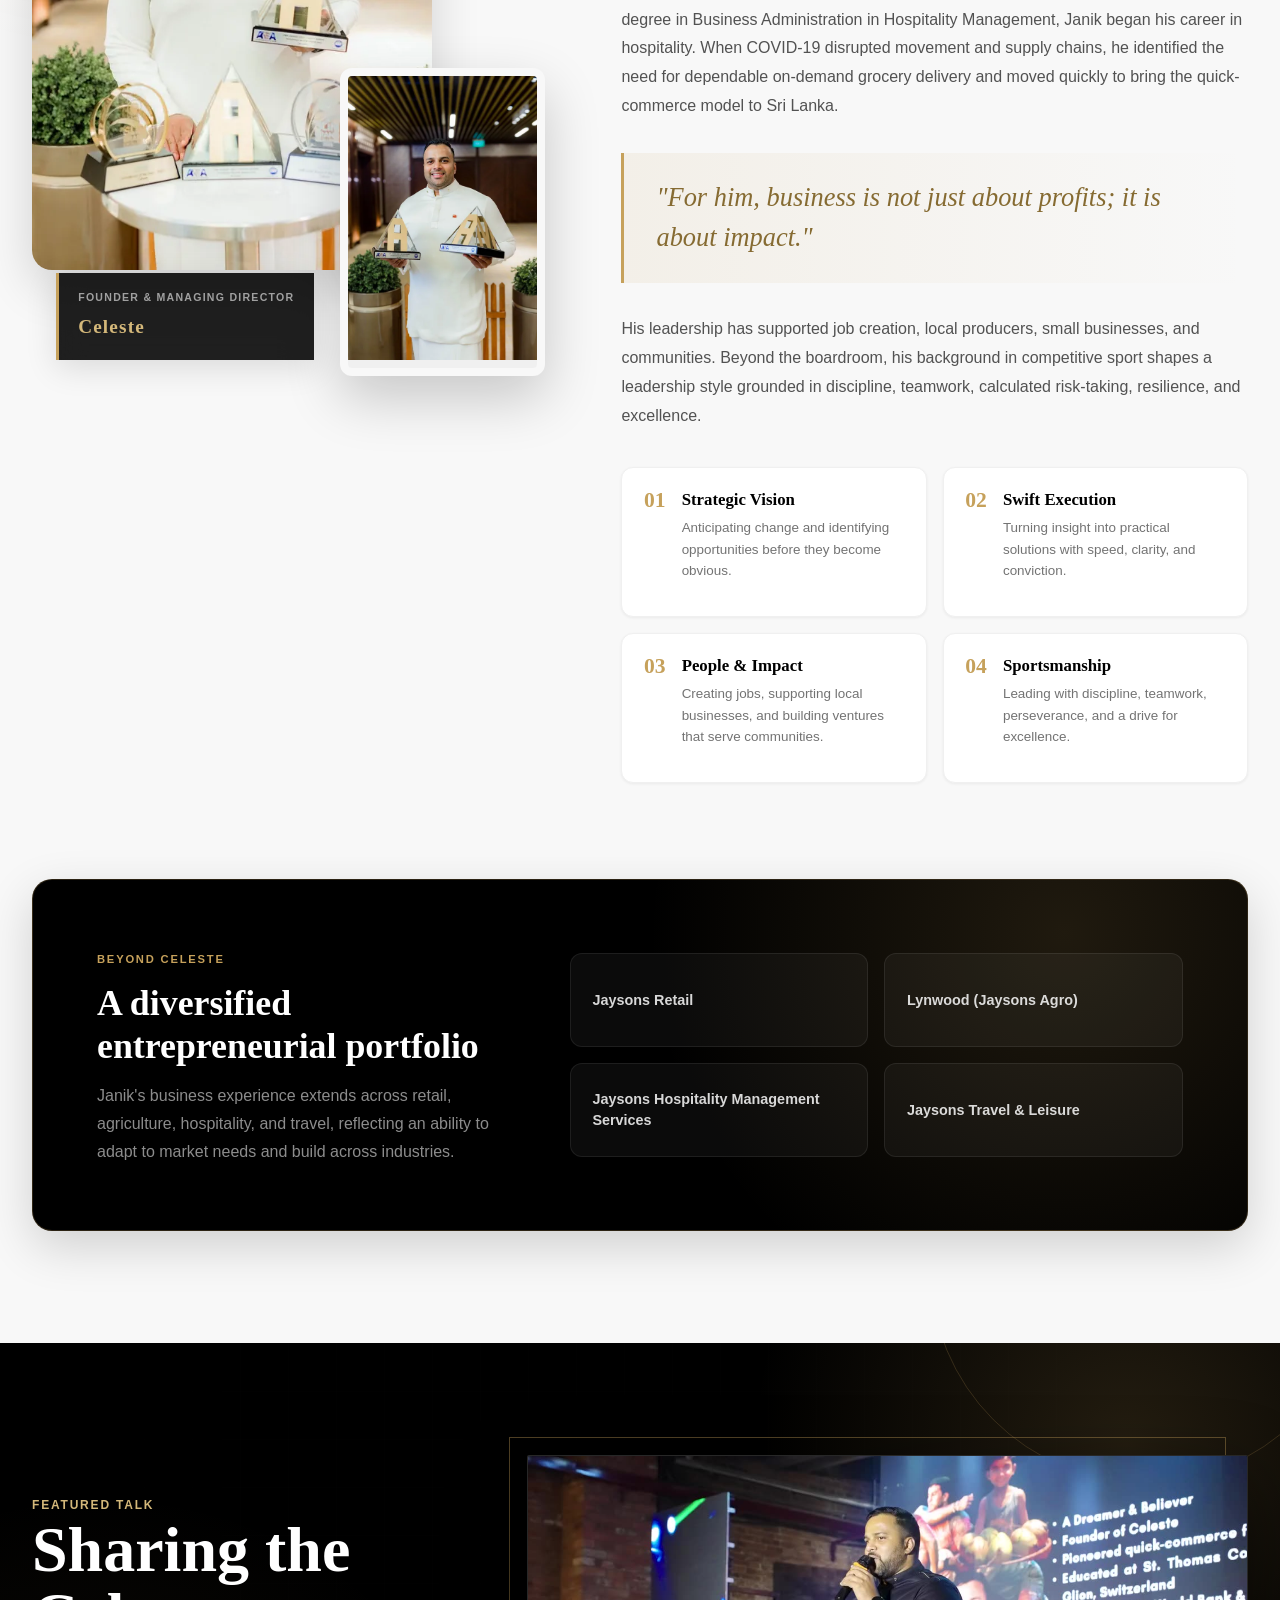
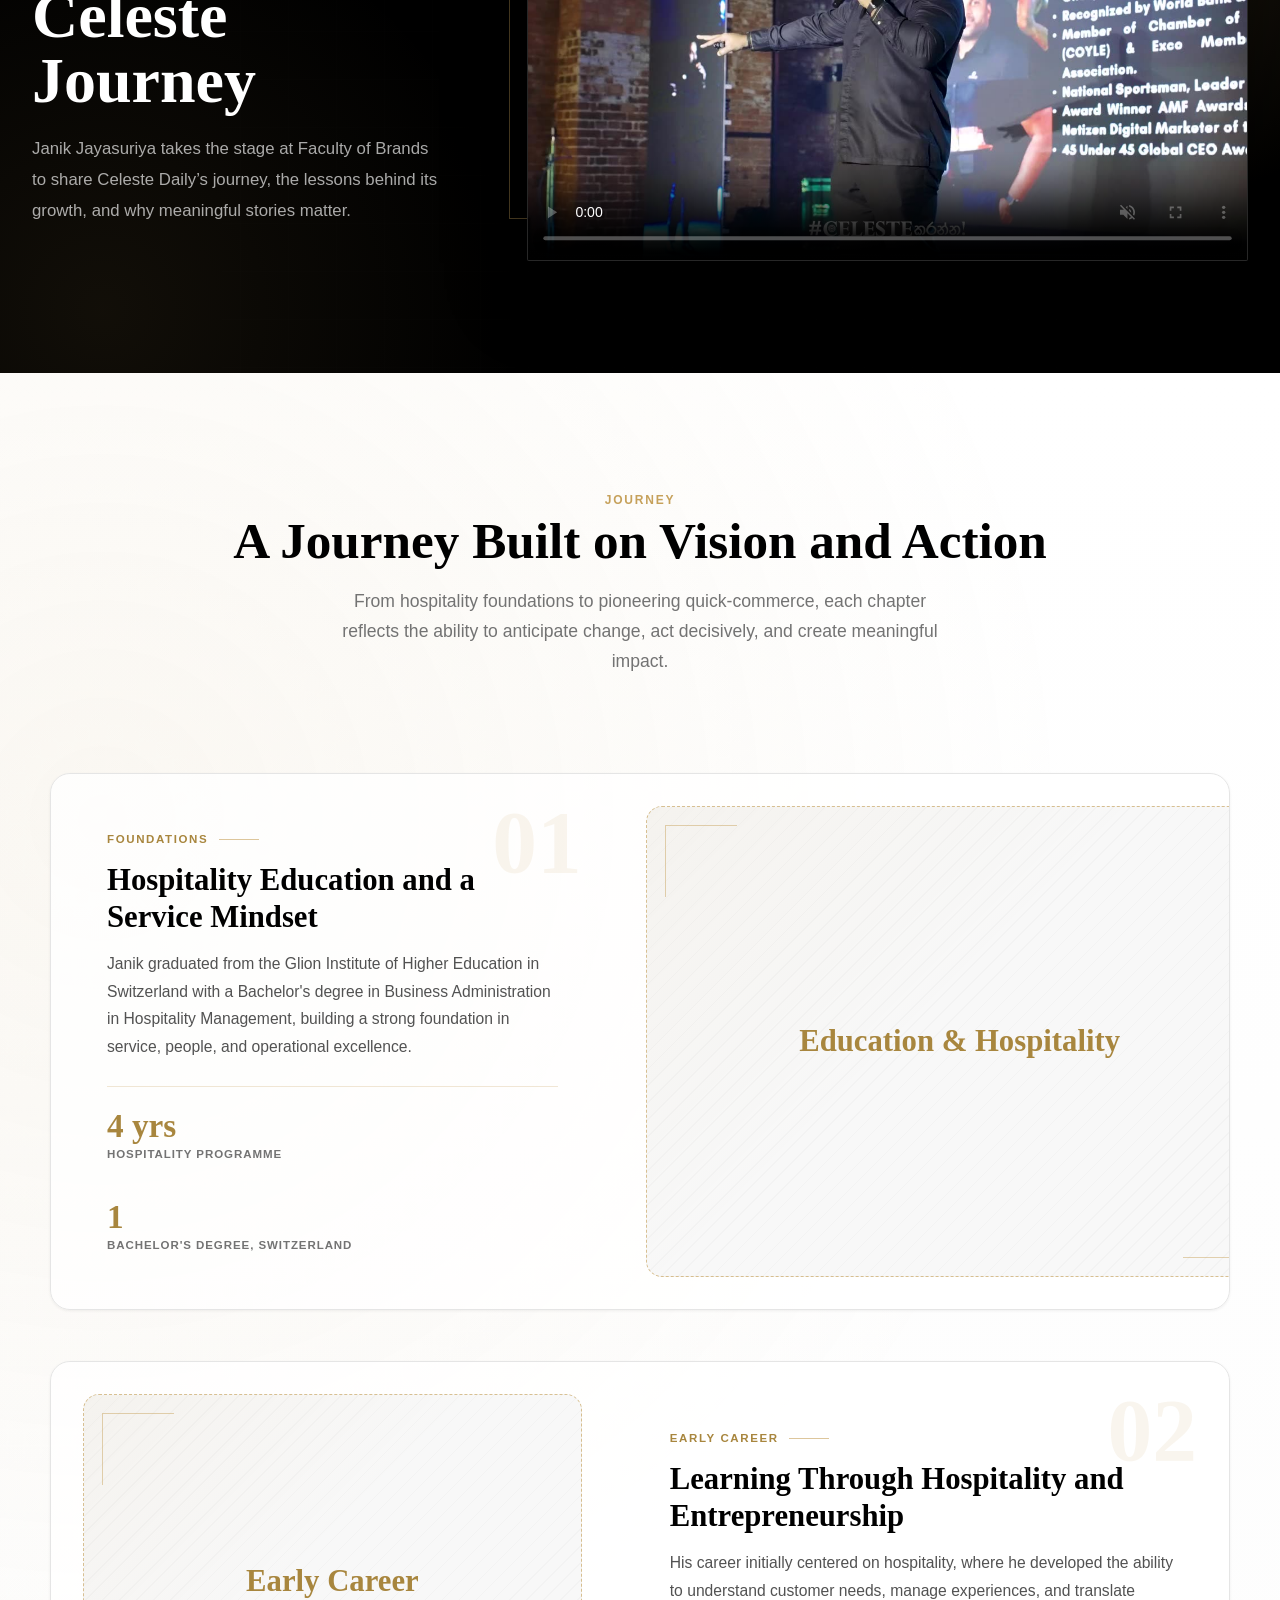
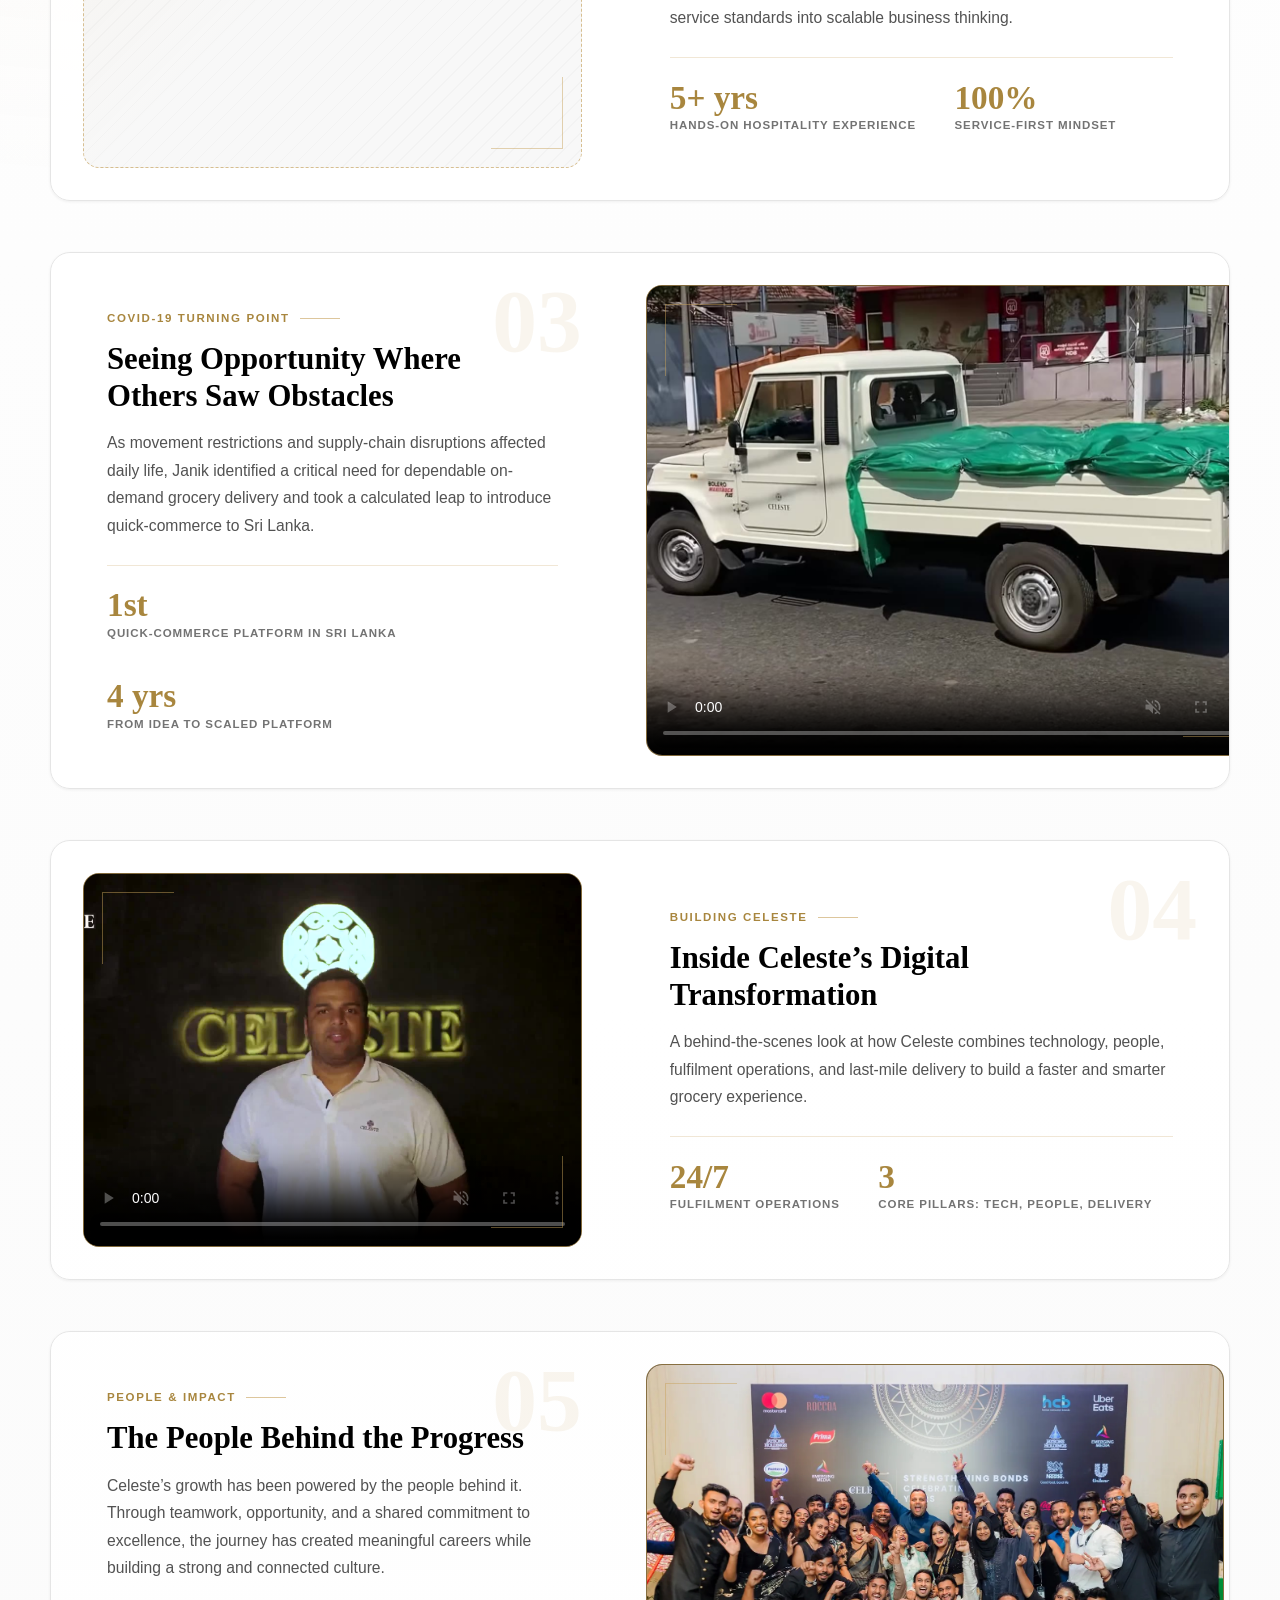
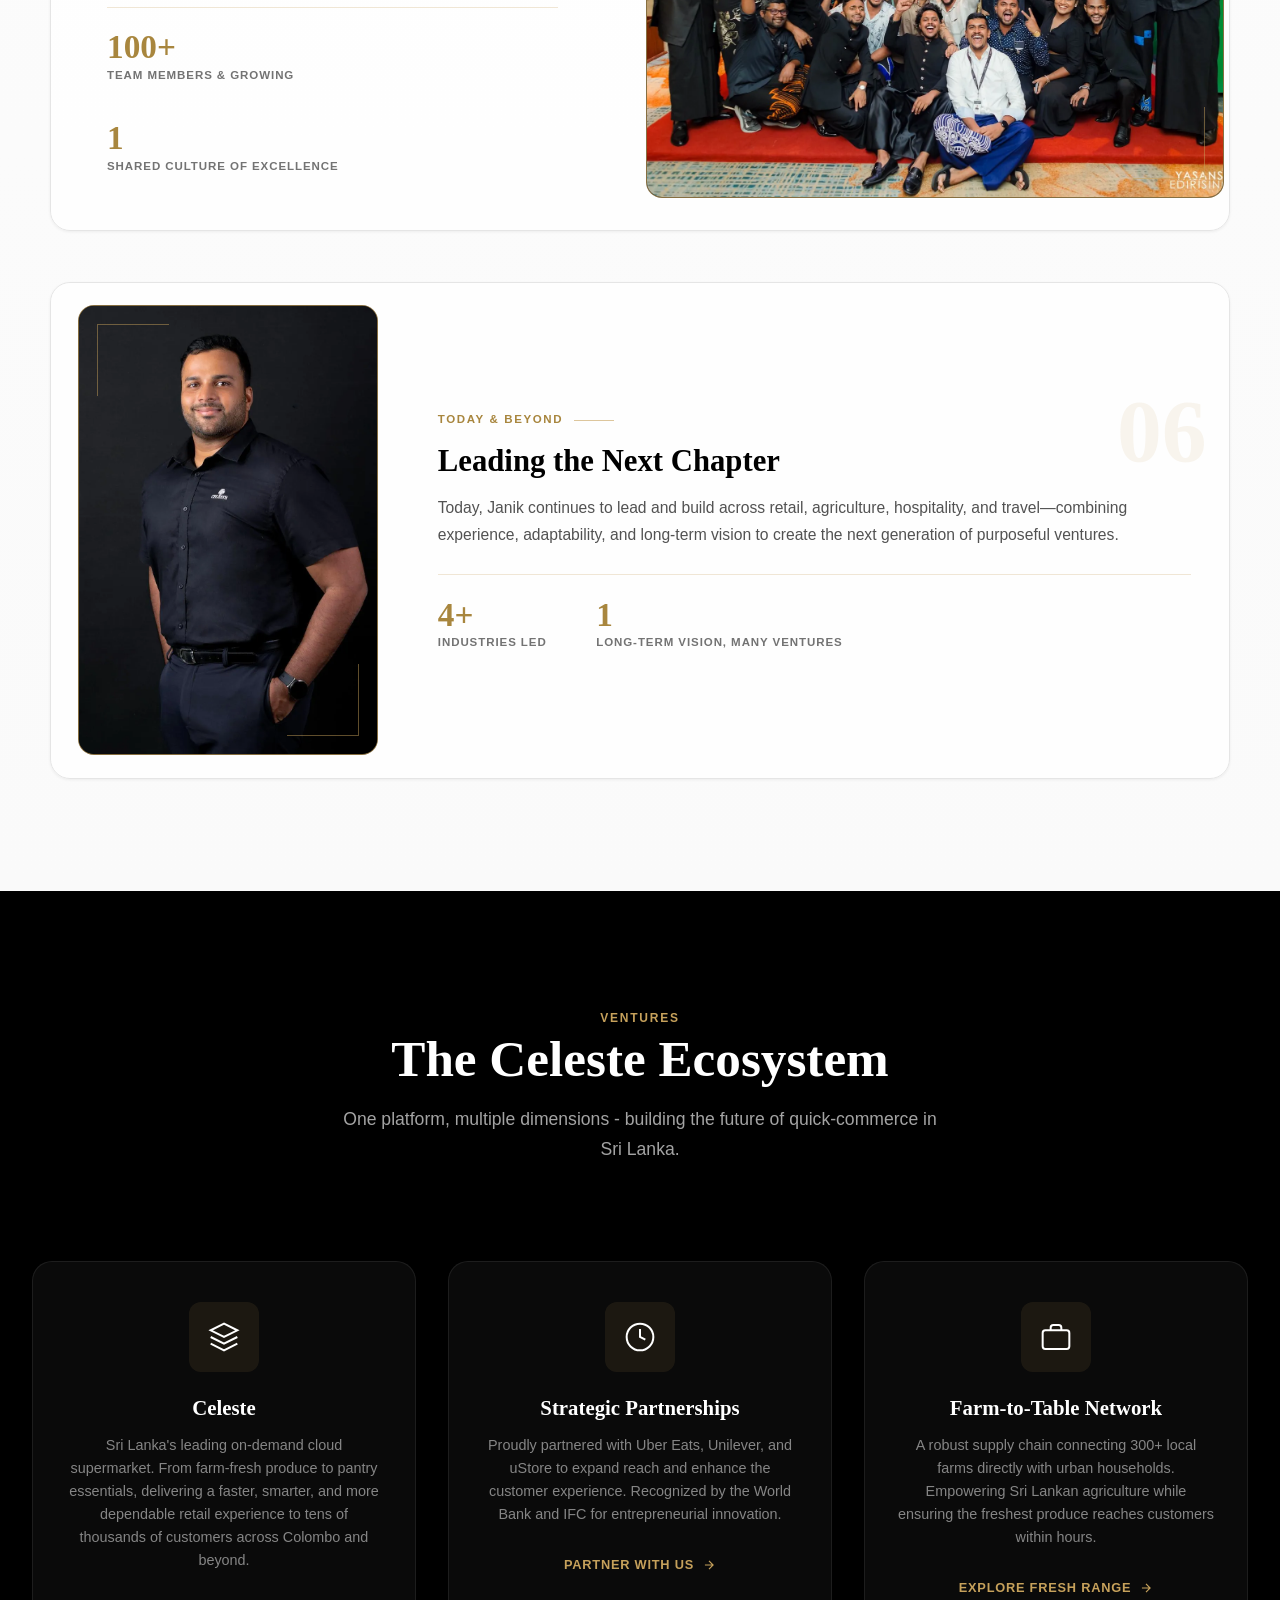
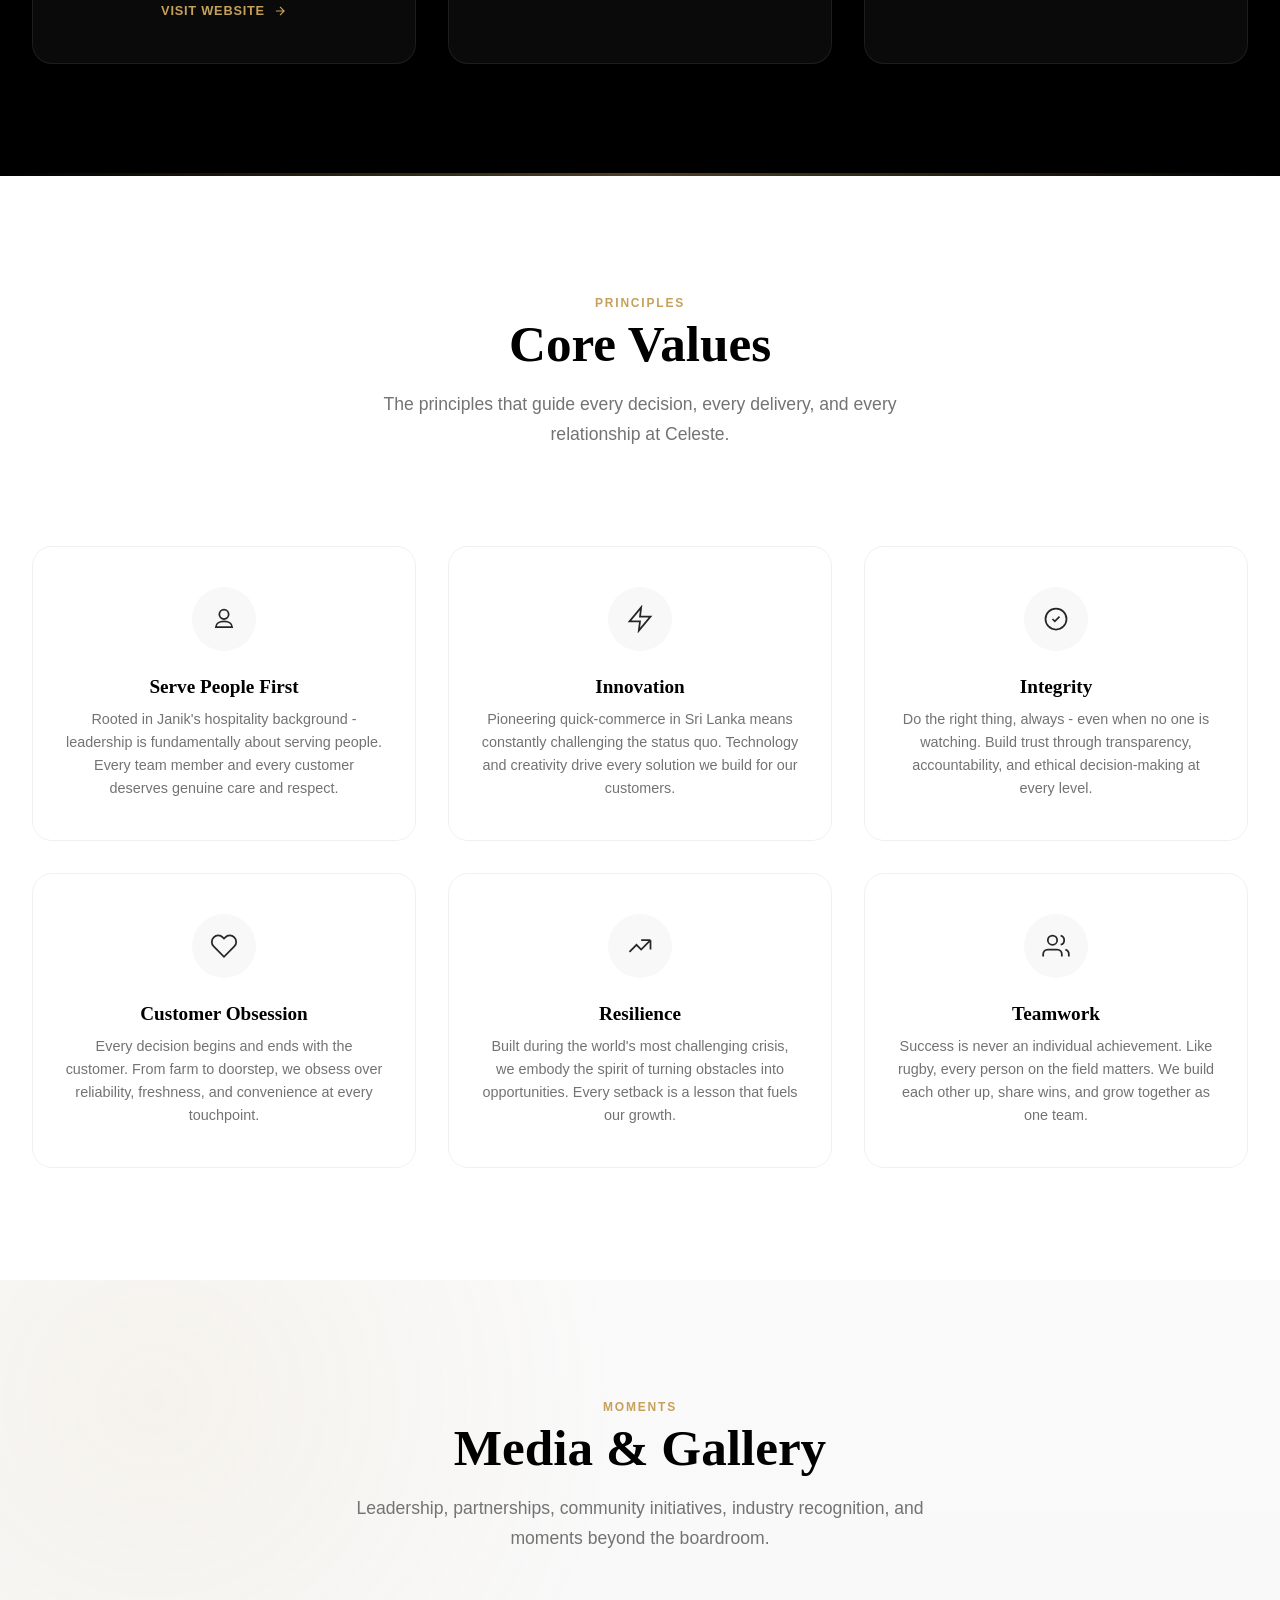
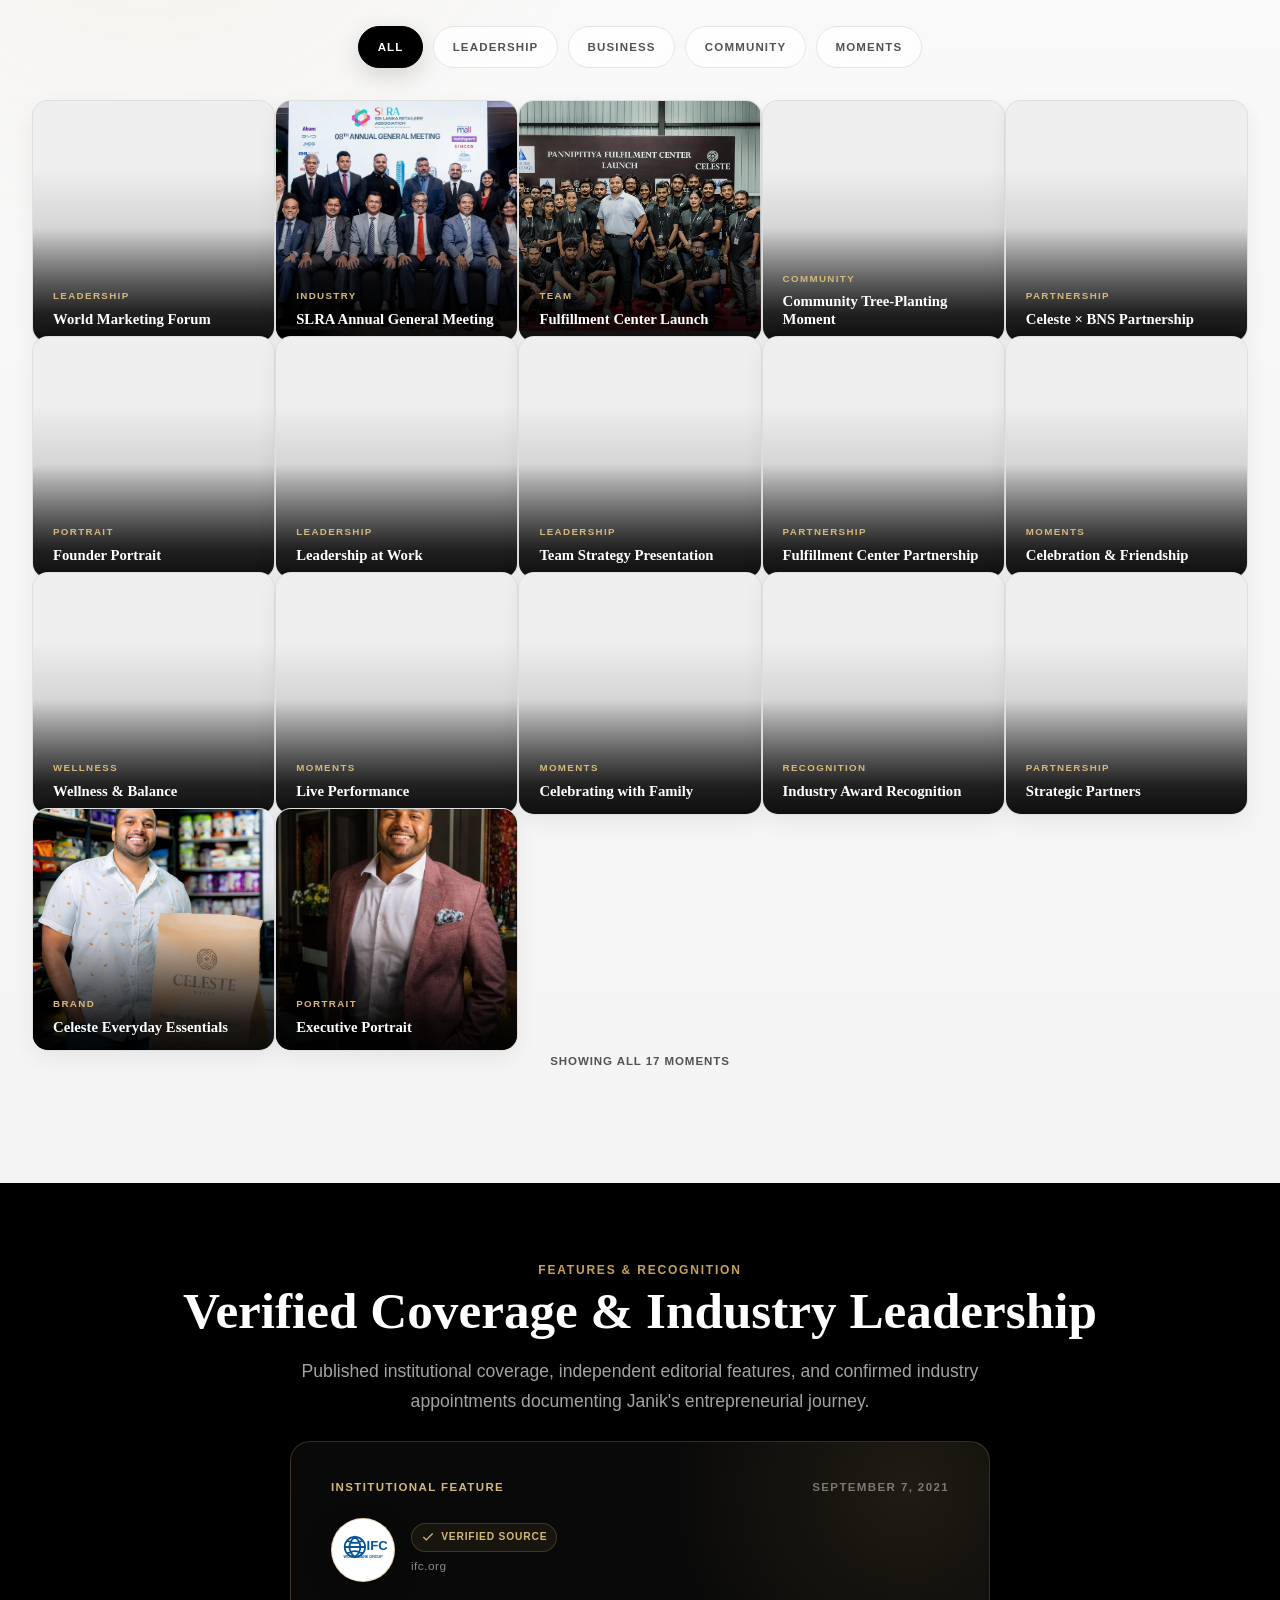
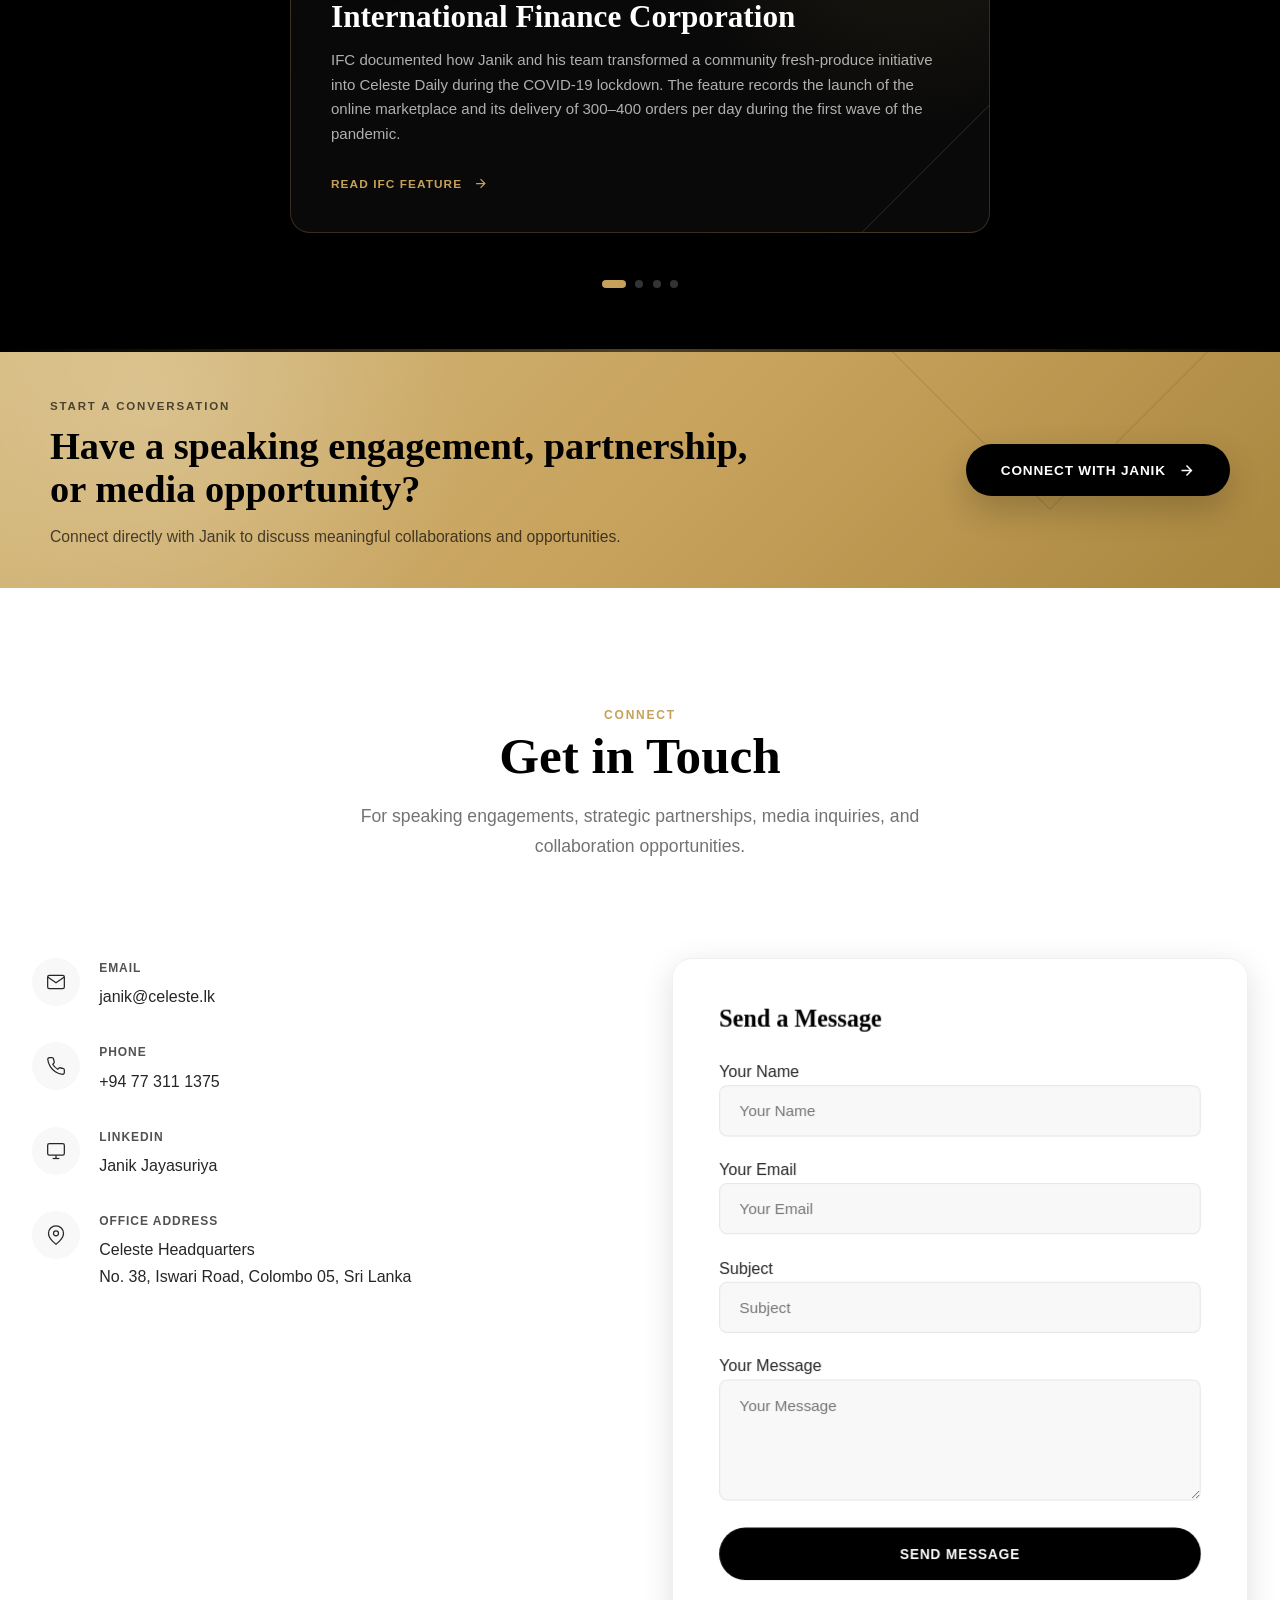
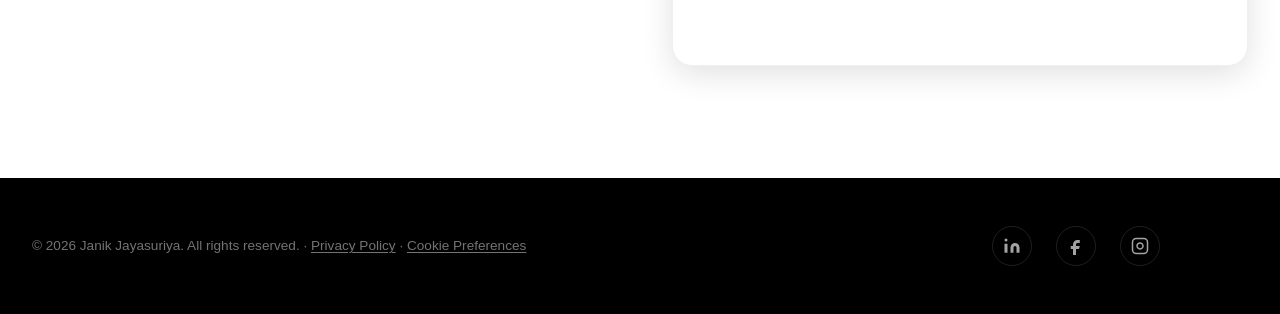
==== commit 75fa972b: "Update index.html" ====
--- a/index.html
+++ b/index.html
@@ -1004,12 +1004,39 @@
               </a>
             </div>
           </article>
+          <!-- Slide 4: Newswire -->
+          <article class="testimonial-card">
+            <div class="testimonial-card__inner recognition-card">
+              <div class="recognition-card__meta">
+                <span class="recognition-card__type">Press Coverage</span>
+                <span class="recognition-card__date">June 2025</span>
+              </div>
+              <div class="recognition-card__source-row">
+                <div class="recognition-card__source-proof">
+                  <span class="recognition-card__verified">
+                    <svg width="14" height="14" viewBox="0 0 24 24" fill="none" stroke="currentColor" stroke-width="2.2" aria-hidden="true"><path d="M20 6L9 17l-5-5"/></svg>
+                    Verified publisher
+                  </span>
+                  <a class="recognition-card__domain" href="https://www.newswire.lk/" target="_blank" rel="noopener noreferrer">newswire.lk</a>
+                </div>
+              </div>
+              <h3 class="recognition-card__title">Newswire — Five Years of Disruption in Retail</h3>
+              <p class="testimonial-card__text recognition-card__text">
+                Newswire covered Celeste's fifth-anniversary celebration at Shangri-La Colombo, marking the brand's growth from a pandemic-era community initiative into Sri Lanka's leading on-demand supermarket, alongside the announcement of a strategic partnership with entrepreneurs and music duo BnS, Bathiya Jayakody and Santhush Weeraman.
+              </p>
+              <a class="recognition-card__link" href="https://www.newswire.lk/business/celeste-partners-with-bns-as-brand-celebrates-five-years-of-disruption-in-retail/" target="_blank" rel="noopener noreferrer">
+                Read Newswire Feature
+                <svg width="15" height="15" viewBox="0 0 24 24" fill="none" stroke="currentColor" stroke-width="2" aria-hidden="true"><path d="M5 12h14M12 5l7 7-7 7"/></svg>
+              </a>
+            </div>
+          </article>
         </div>
 
         <div class="testimonials__dots" aria-label="Recognition slides">
           <button class="testimonials__dot active" type="button" aria-label="International Finance Corporation feature"></button>
           <button class="testimonials__dot" type="button" aria-label="The Sun Legacy Builders profile"></button>
           <button class="testimonials__dot" type="button" aria-label="Sri Lanka Retailers' Association appointment"></button>
+          <button class="testimonials__dot" type="button" aria-label="Newswire five-year anniversary and BnS partnership feature"></button>
         </div>
       </div>
     </div>
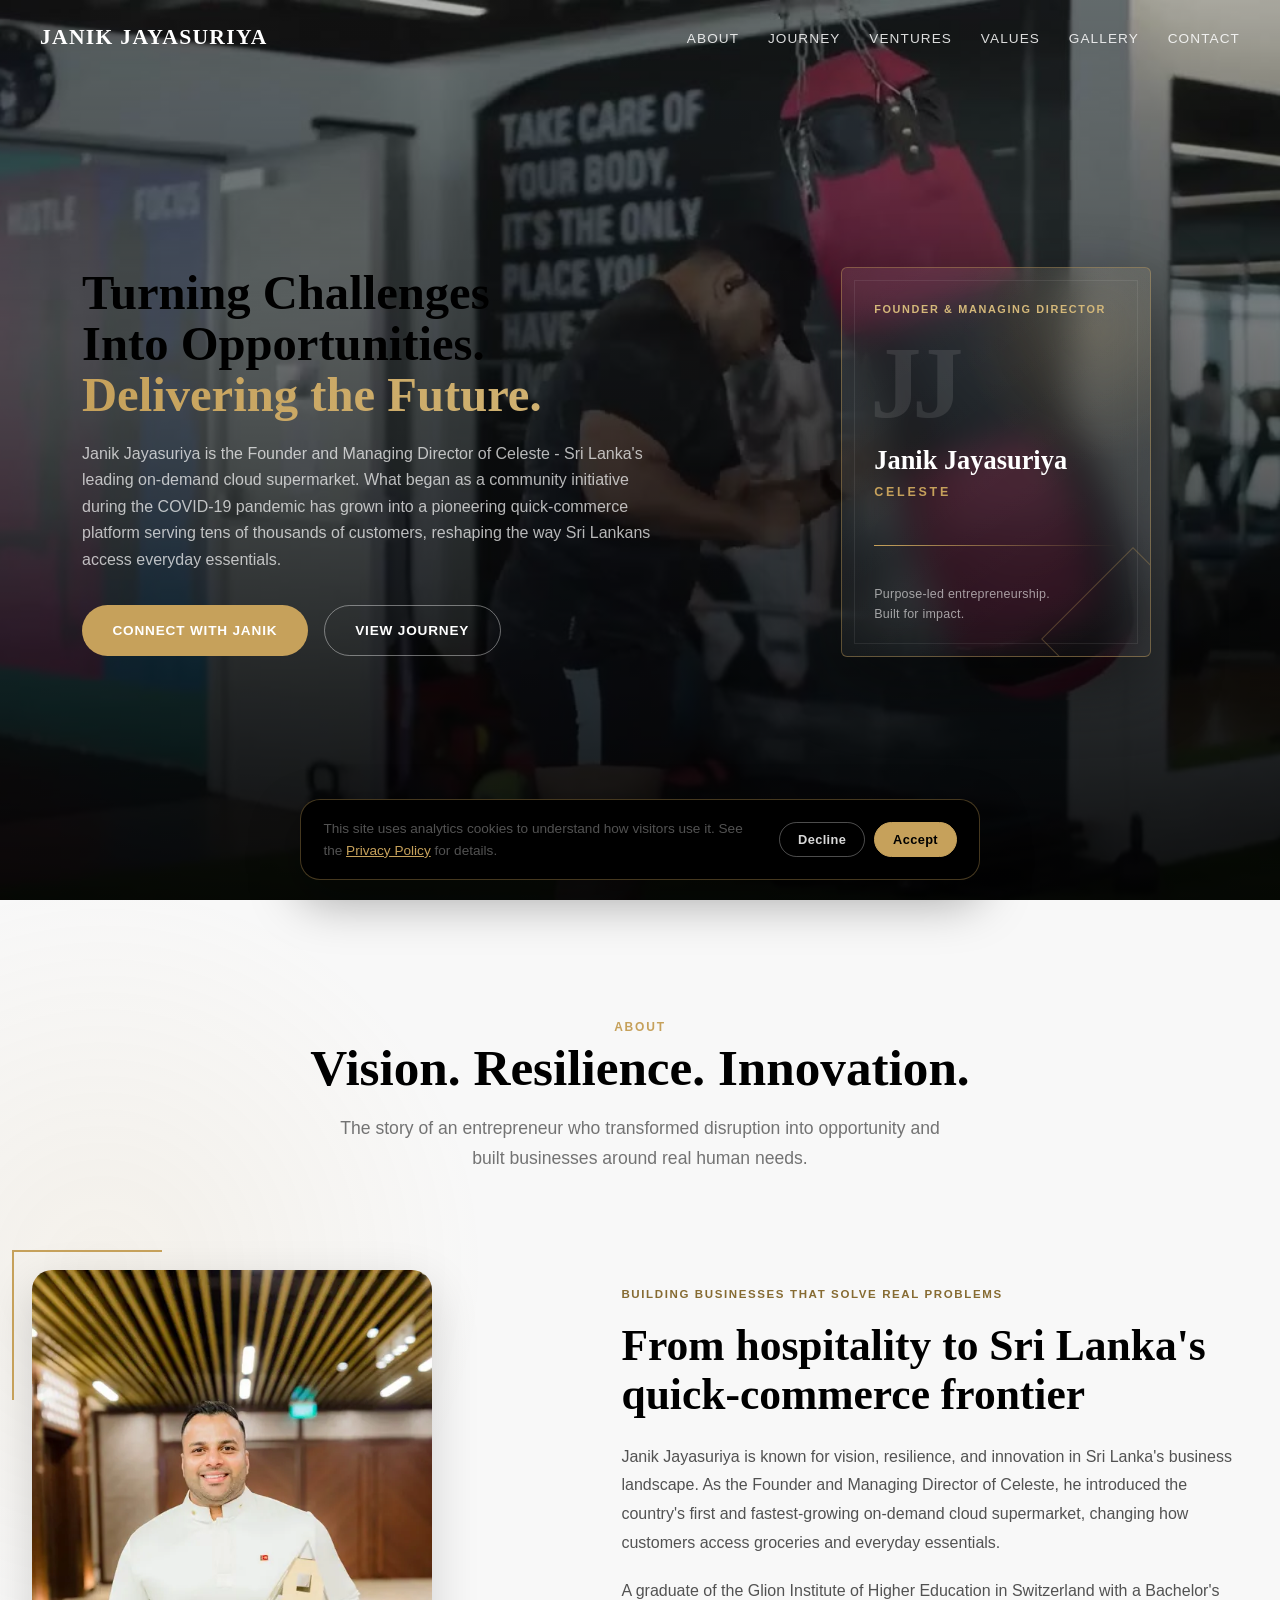
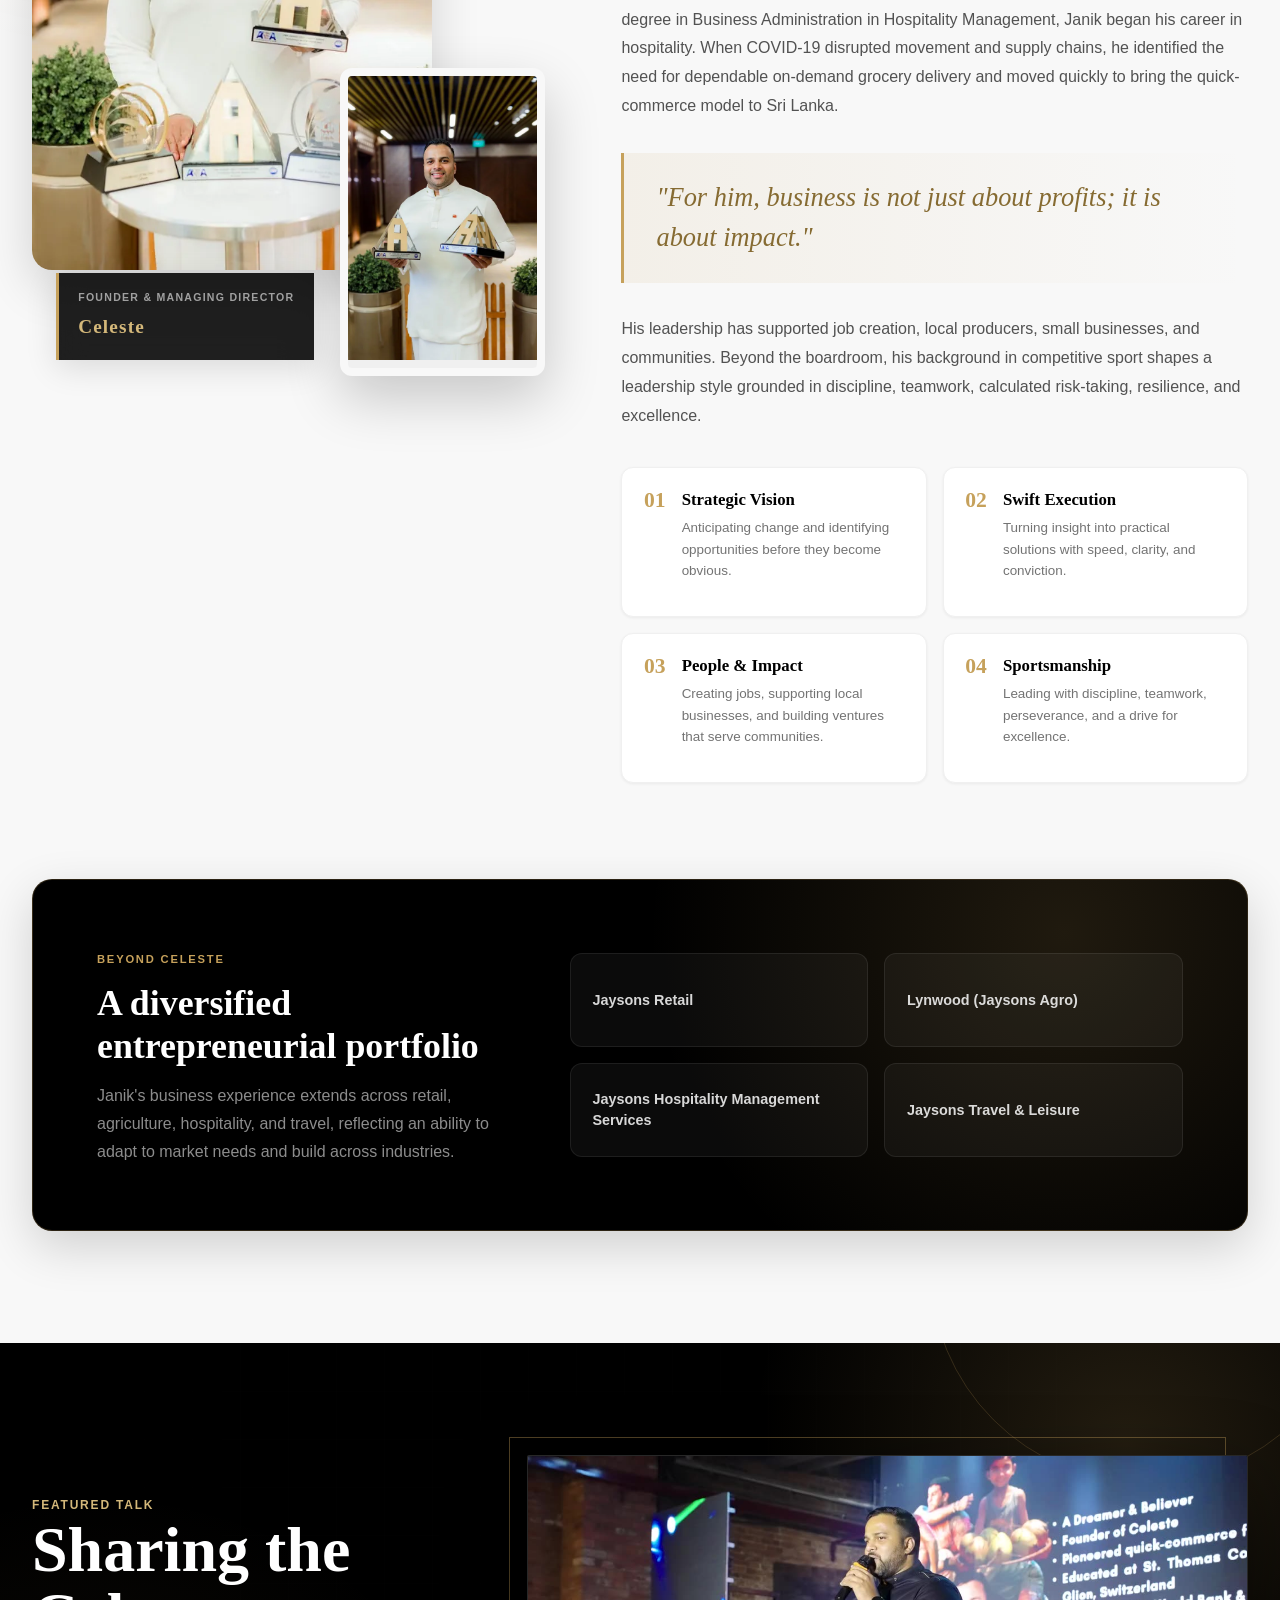
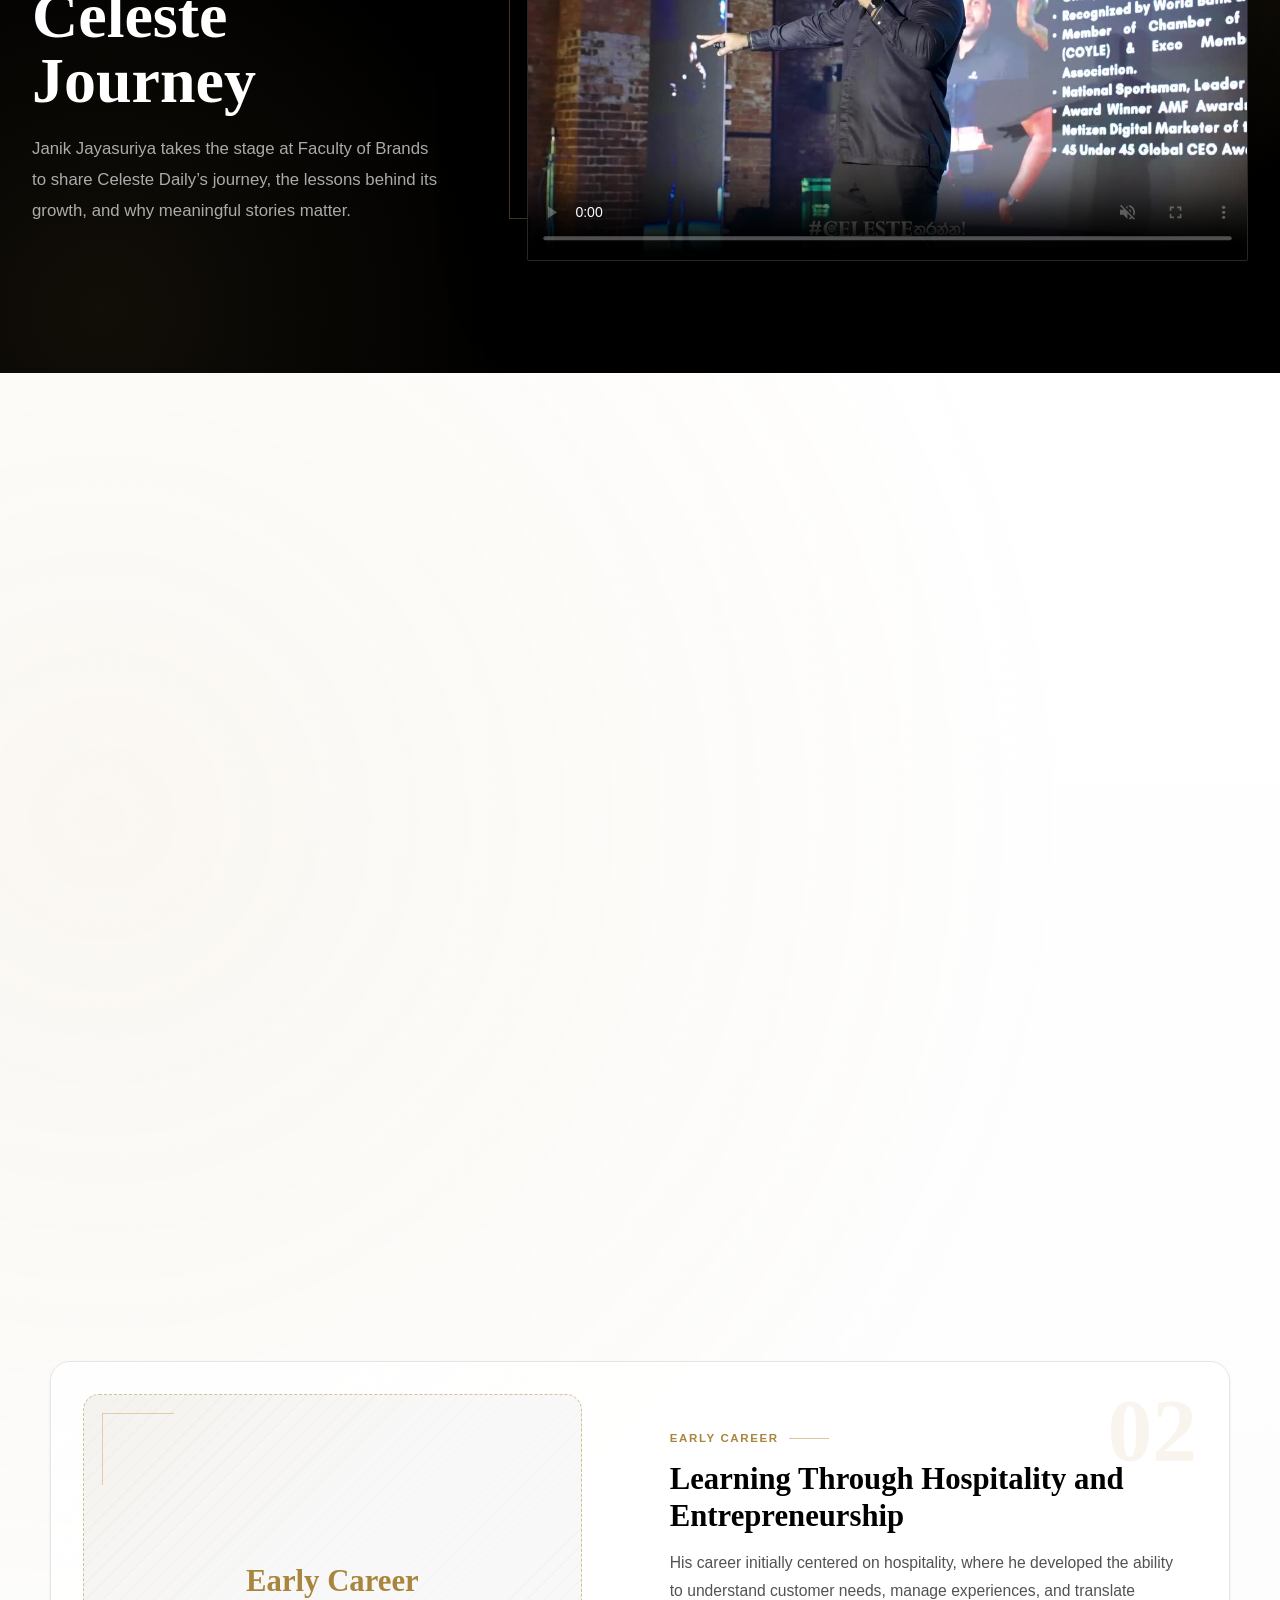
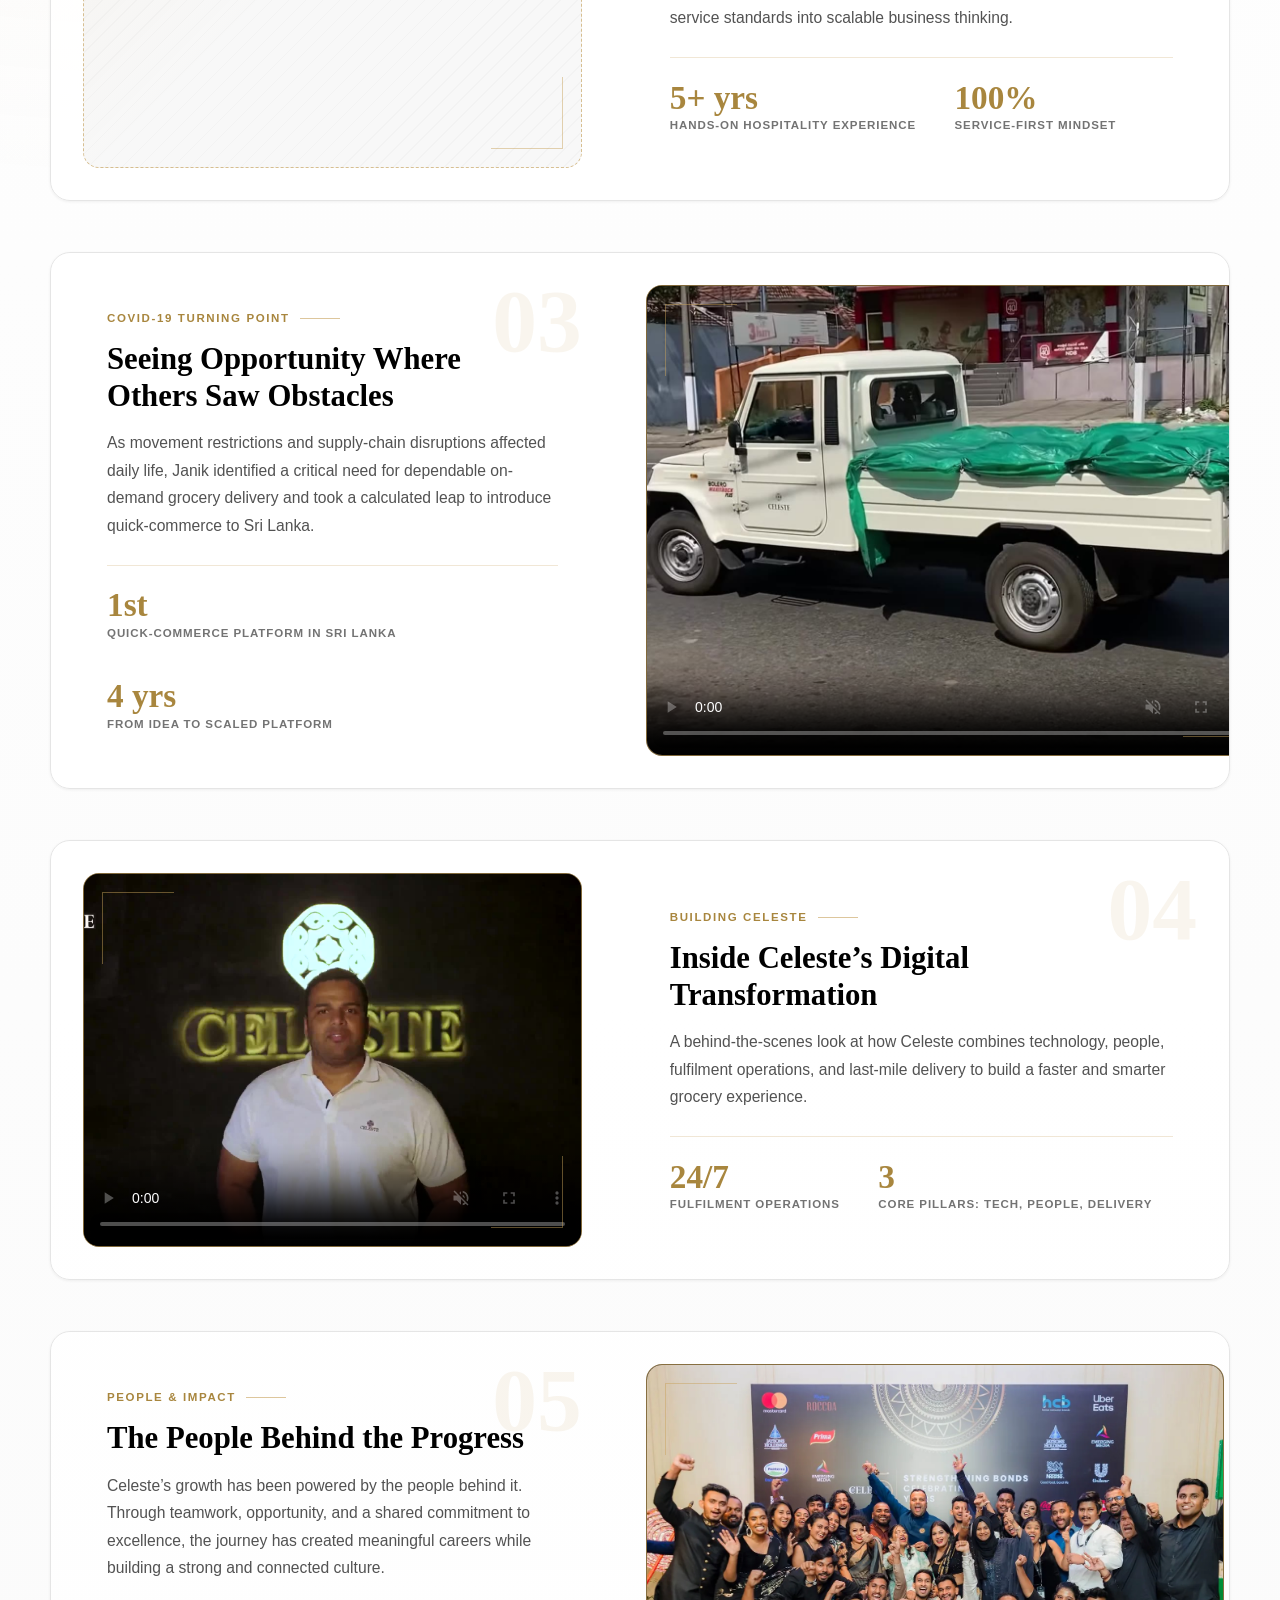
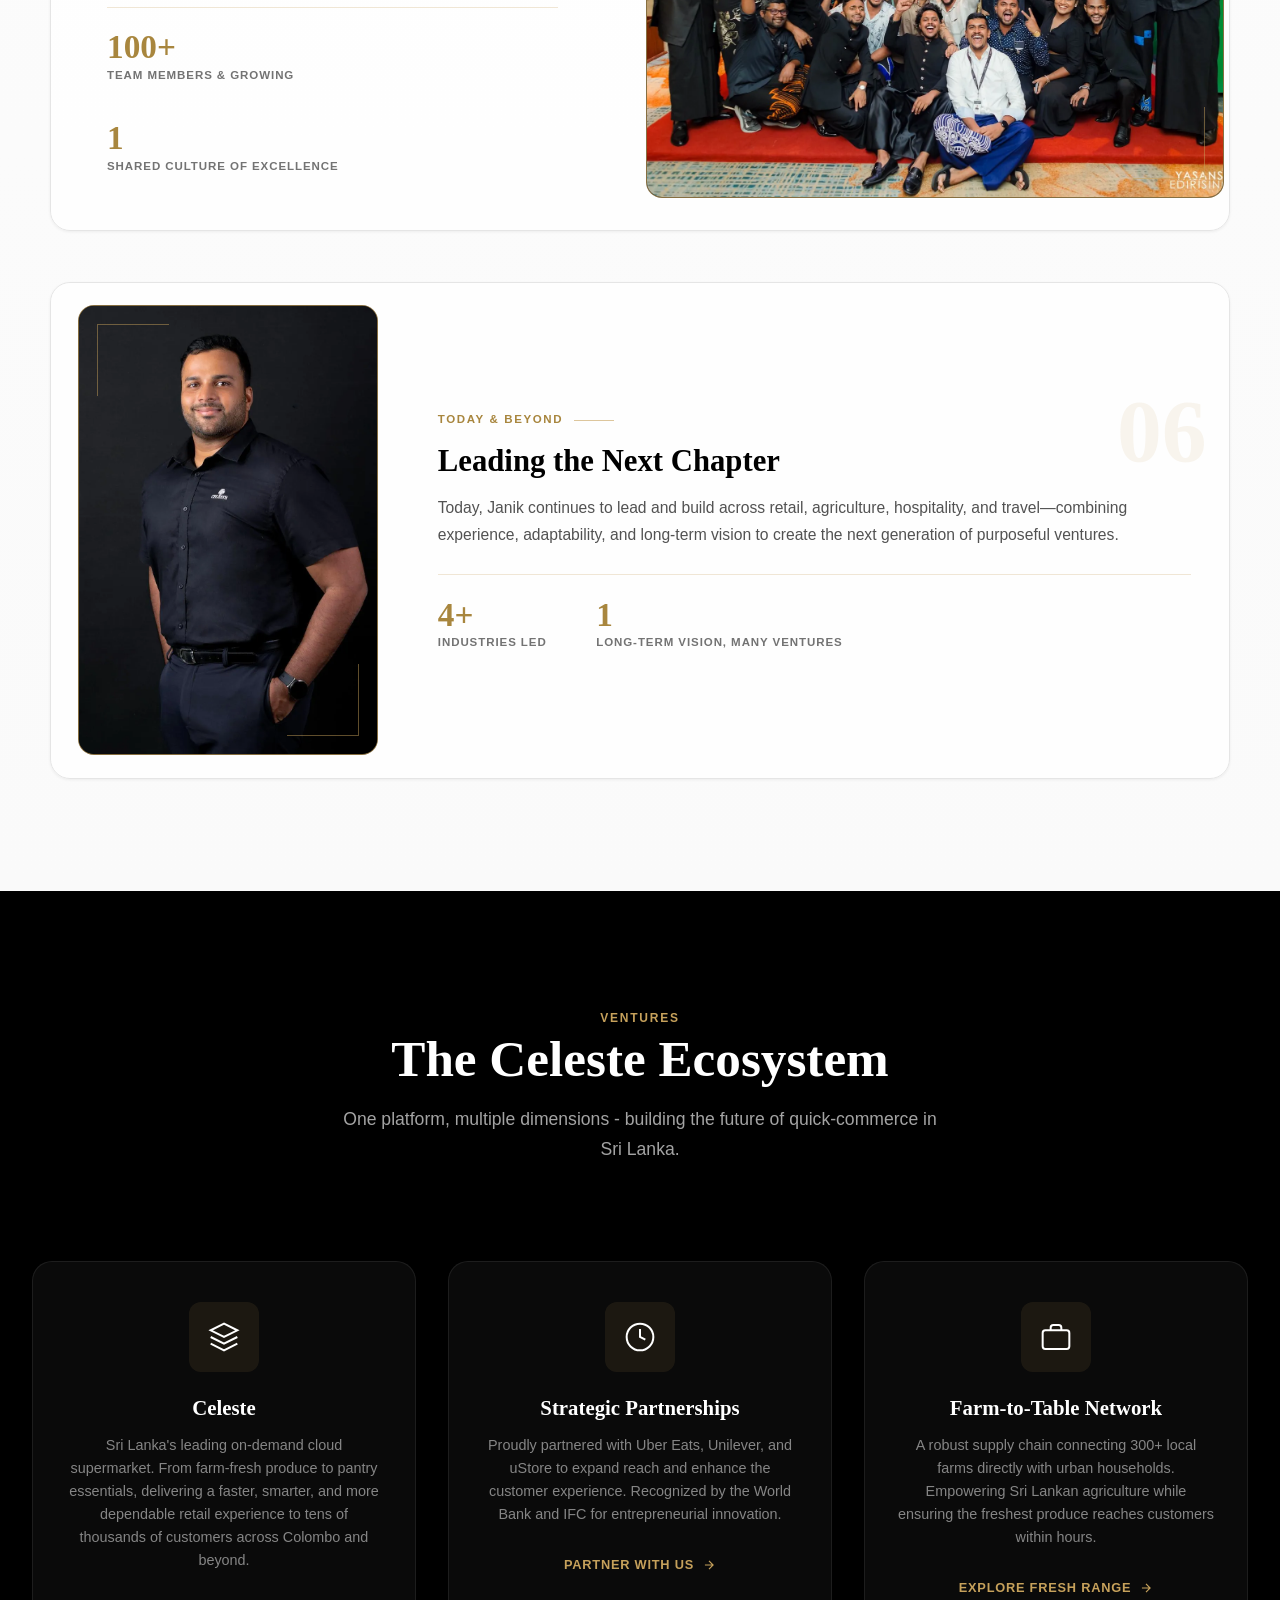
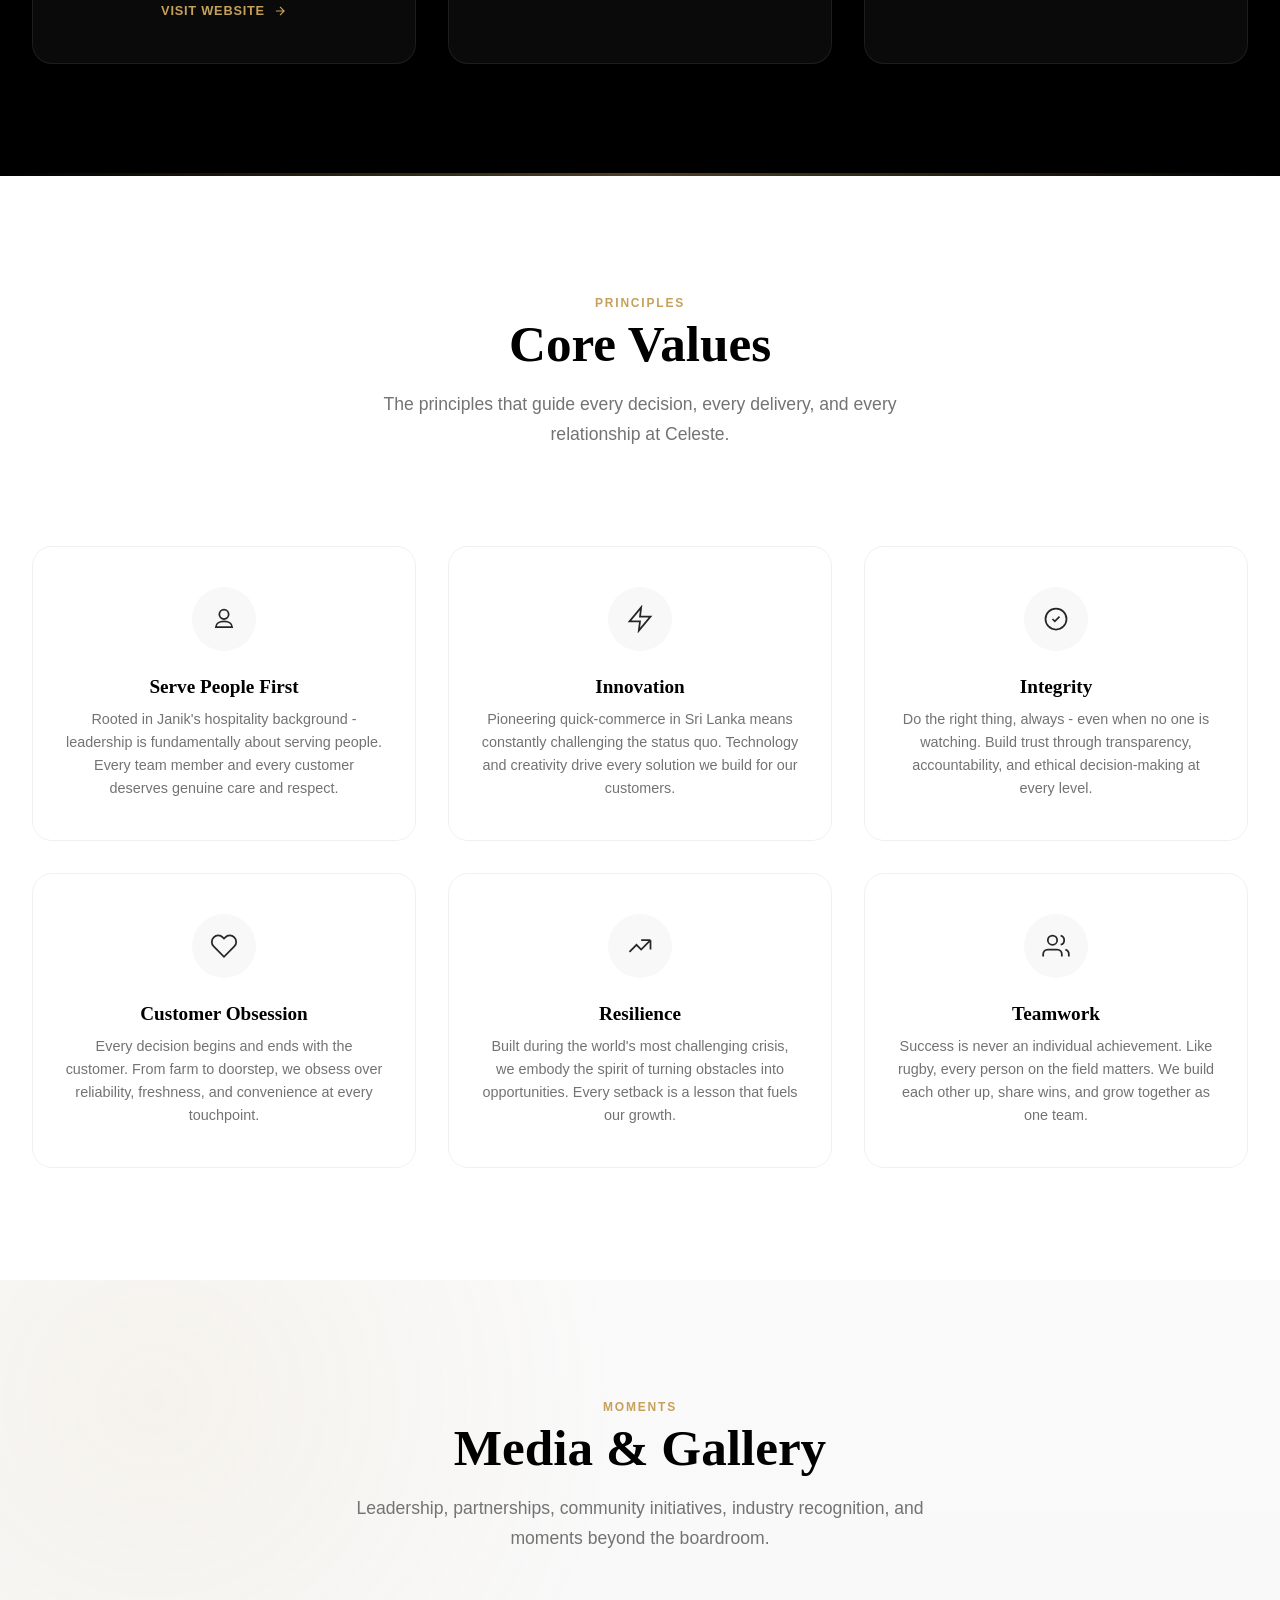
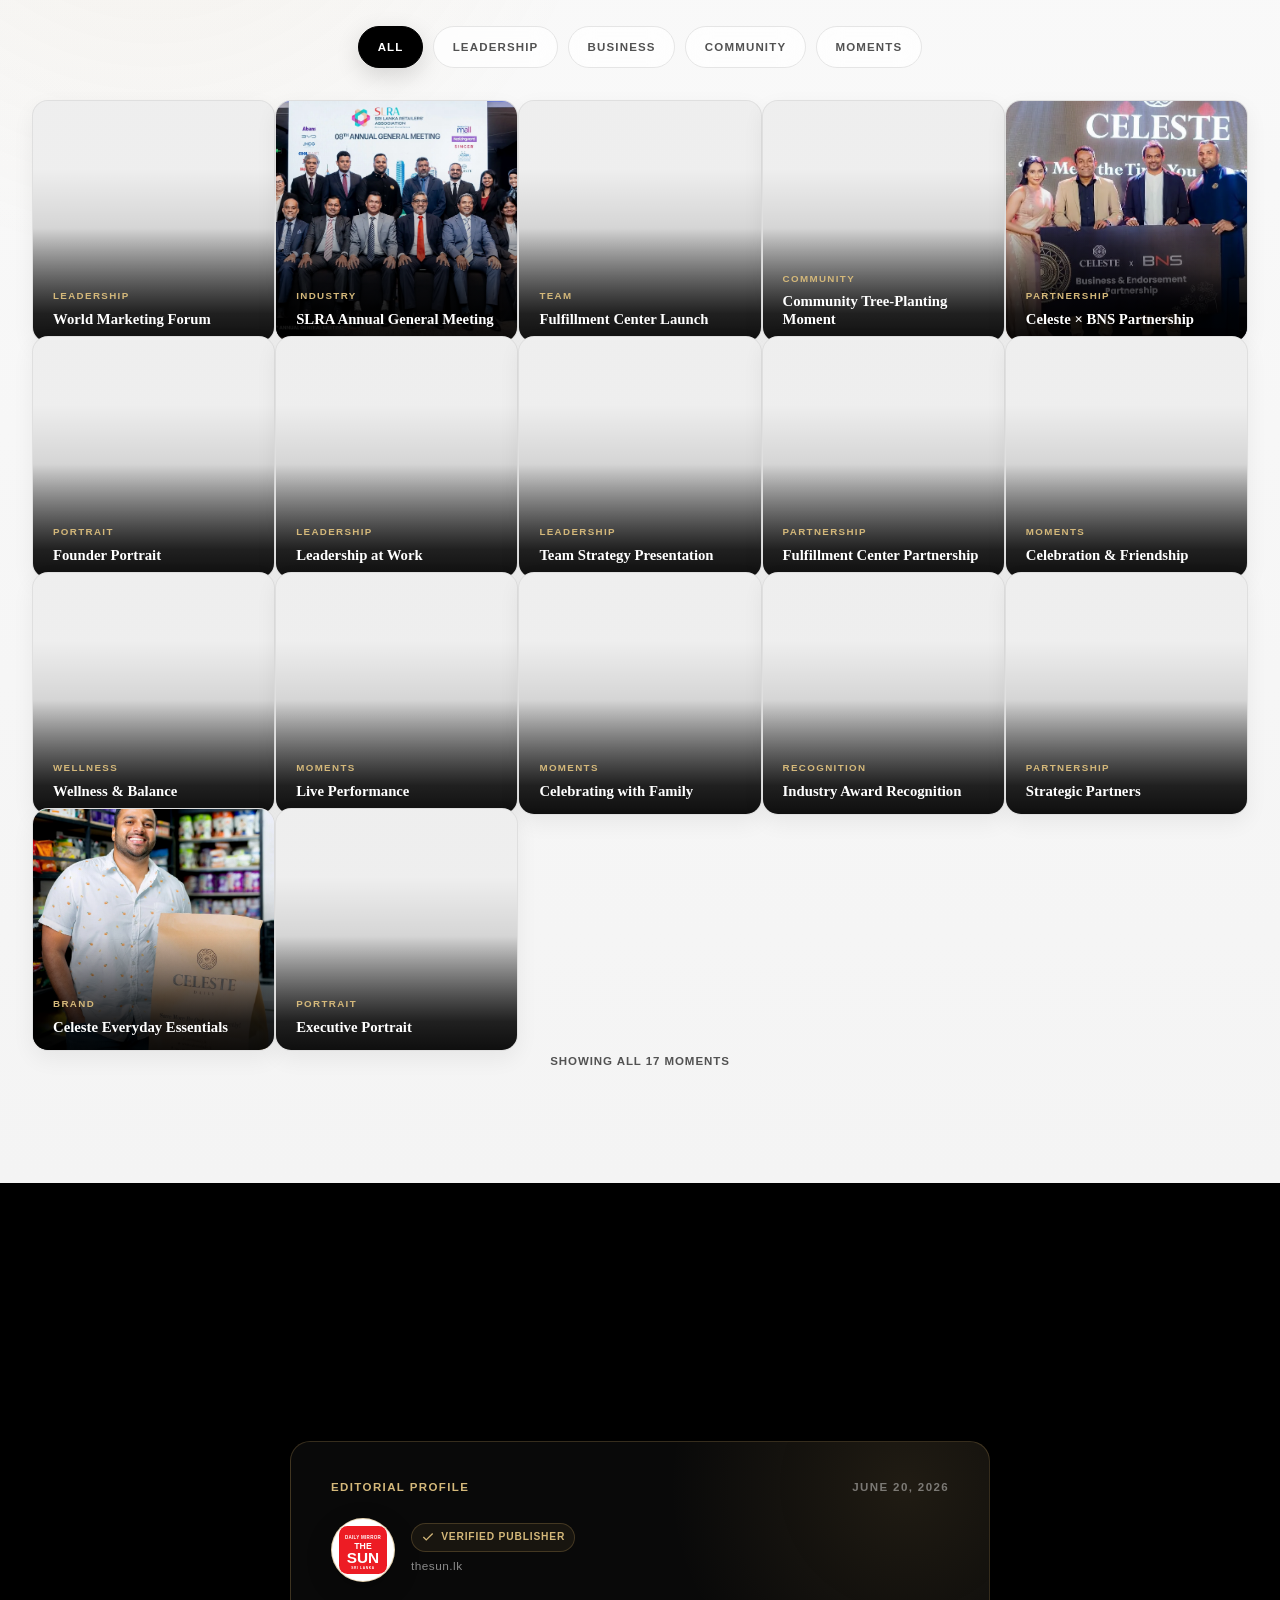
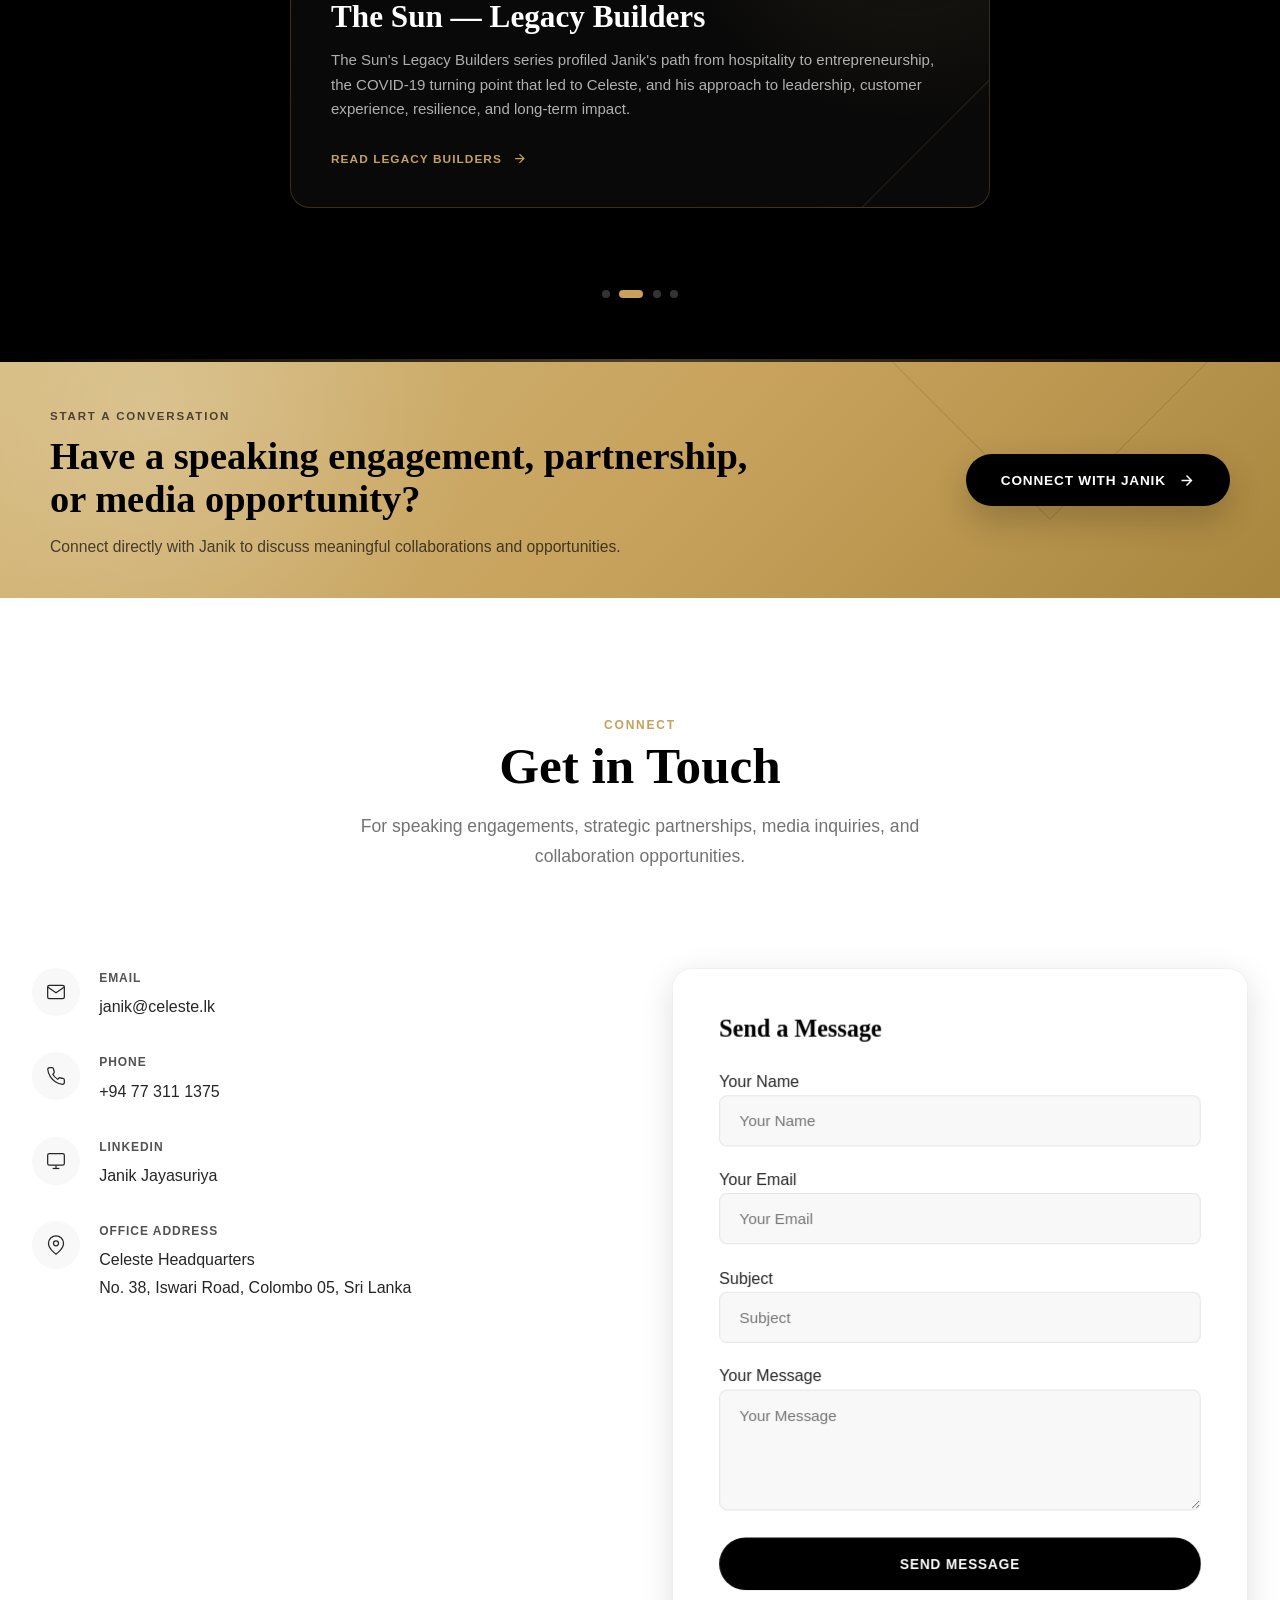
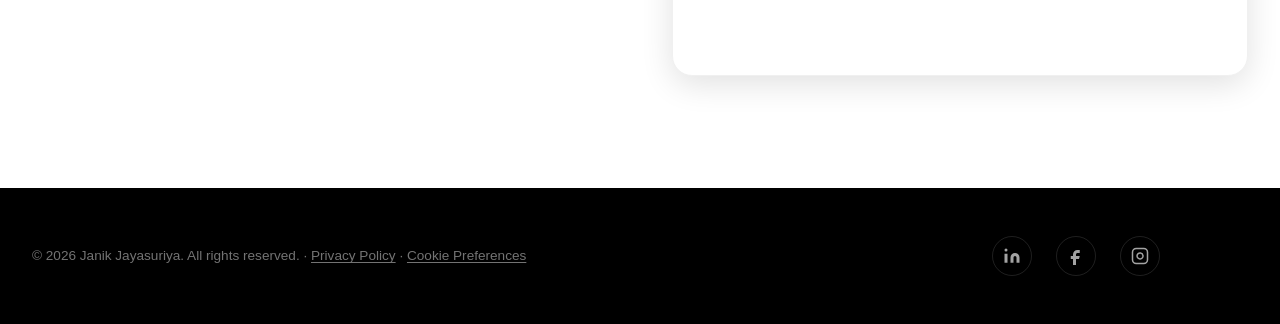
==== commit f5a1e8f7: "Update index.html" ====
--- a/index.html
+++ b/index.html
@@ -1012,6 +1012,9 @@
                 <span class="recognition-card__date">June 2025</span>
               </div>
               <div class="recognition-card__source-row">
+                <a class="recognition-card__source-mark" href="https://www.newswire.lk/" target="_blank" rel="noopener noreferrer" aria-label="Open the Newswire.lk official website">
+                  <img src="assets/images/recognition/newswire-mark.png" alt="Newswire.lk logo">
+                </a>
                 <div class="recognition-card__source-proof">
                   <span class="recognition-card__verified">
                     <svg width="14" height="14" viewBox="0 0 24 24" fill="none" stroke="currentColor" stroke-width="2.2" aria-hidden="true"><path d="M20 6L9 17l-5-5"/></svg>
